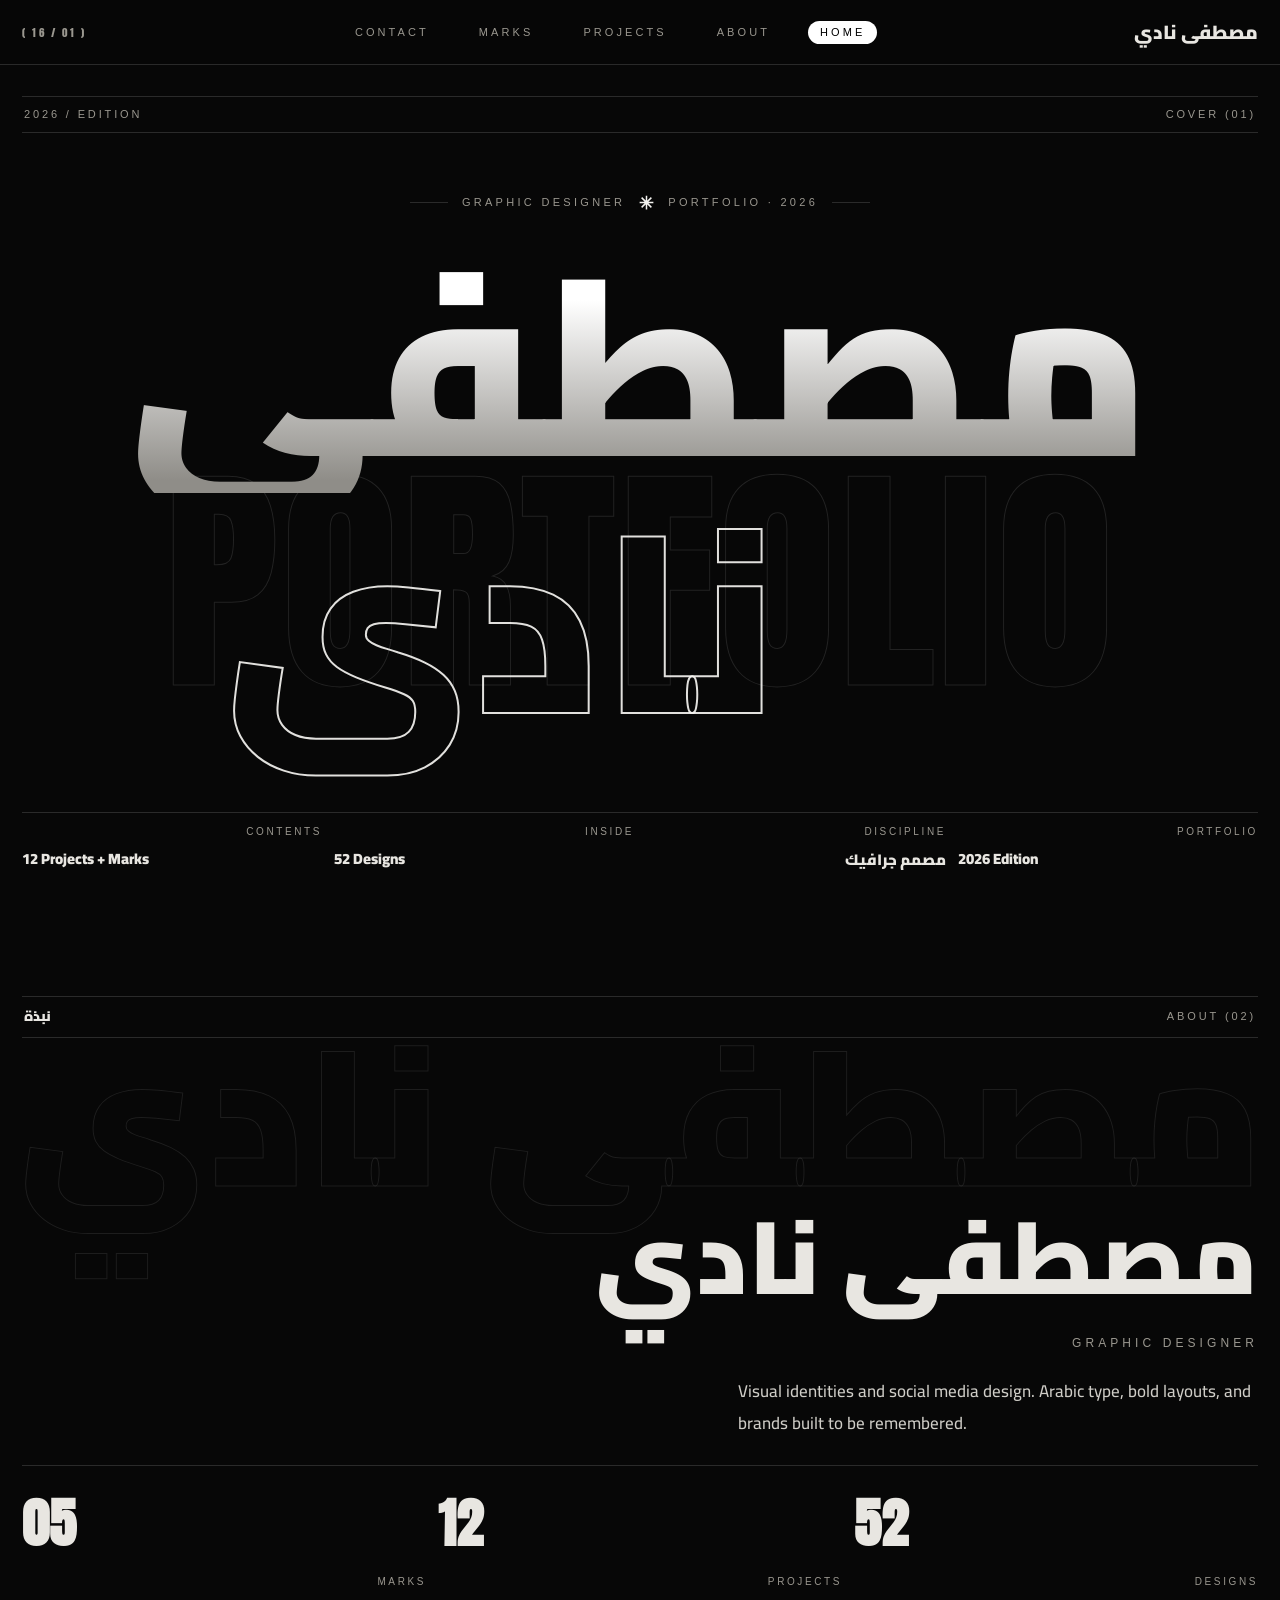
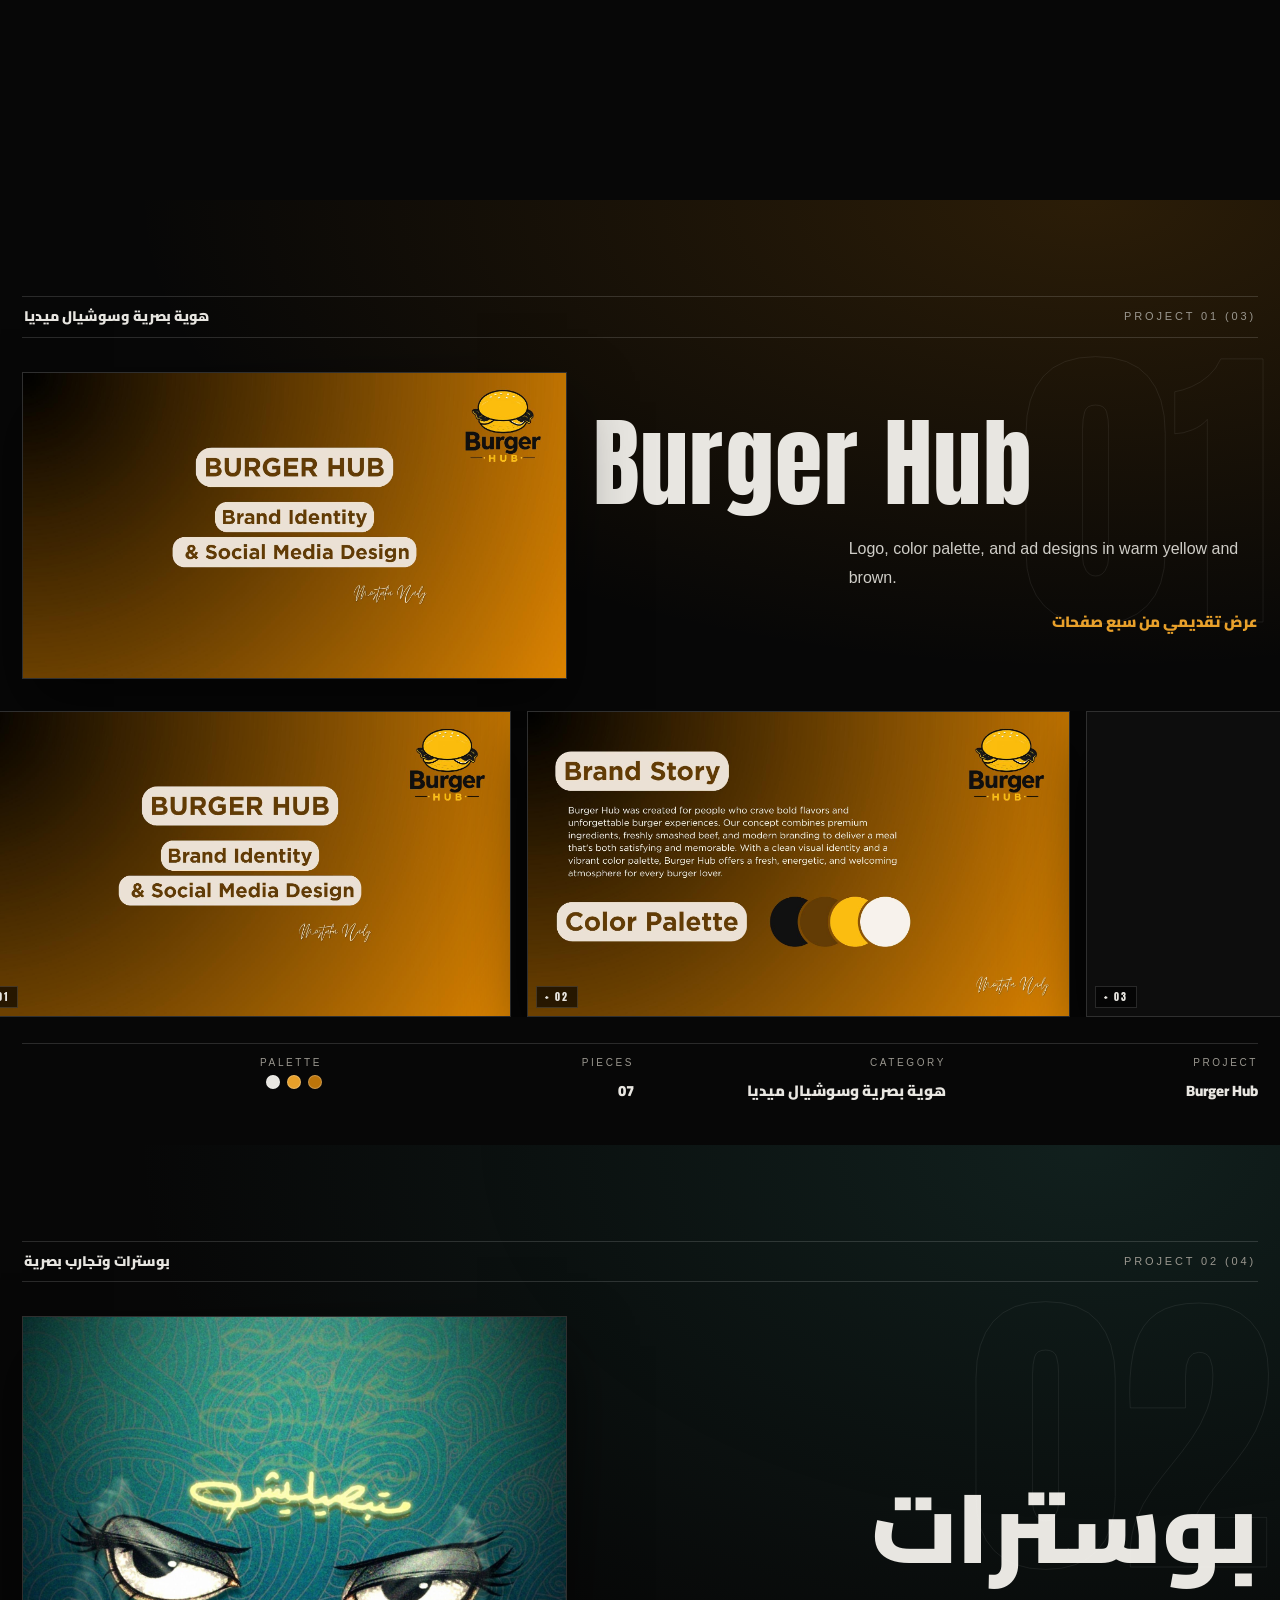
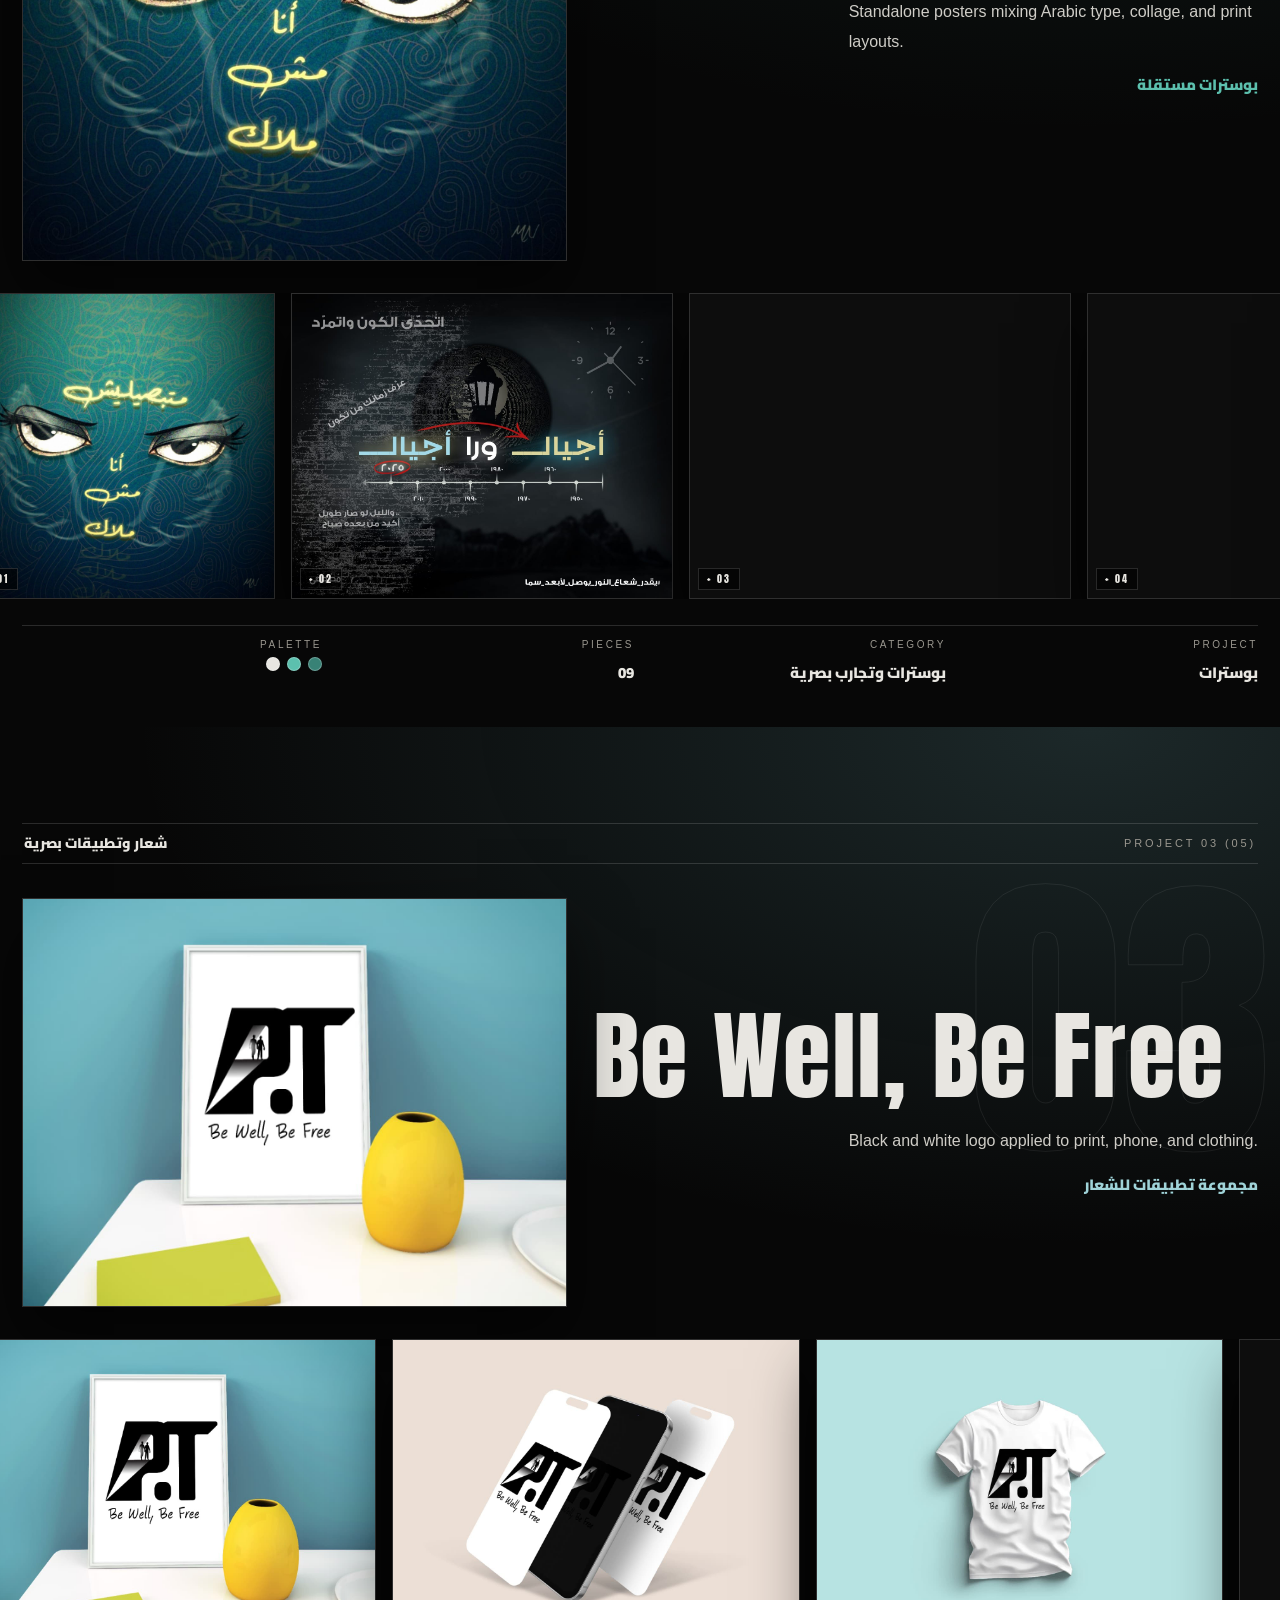
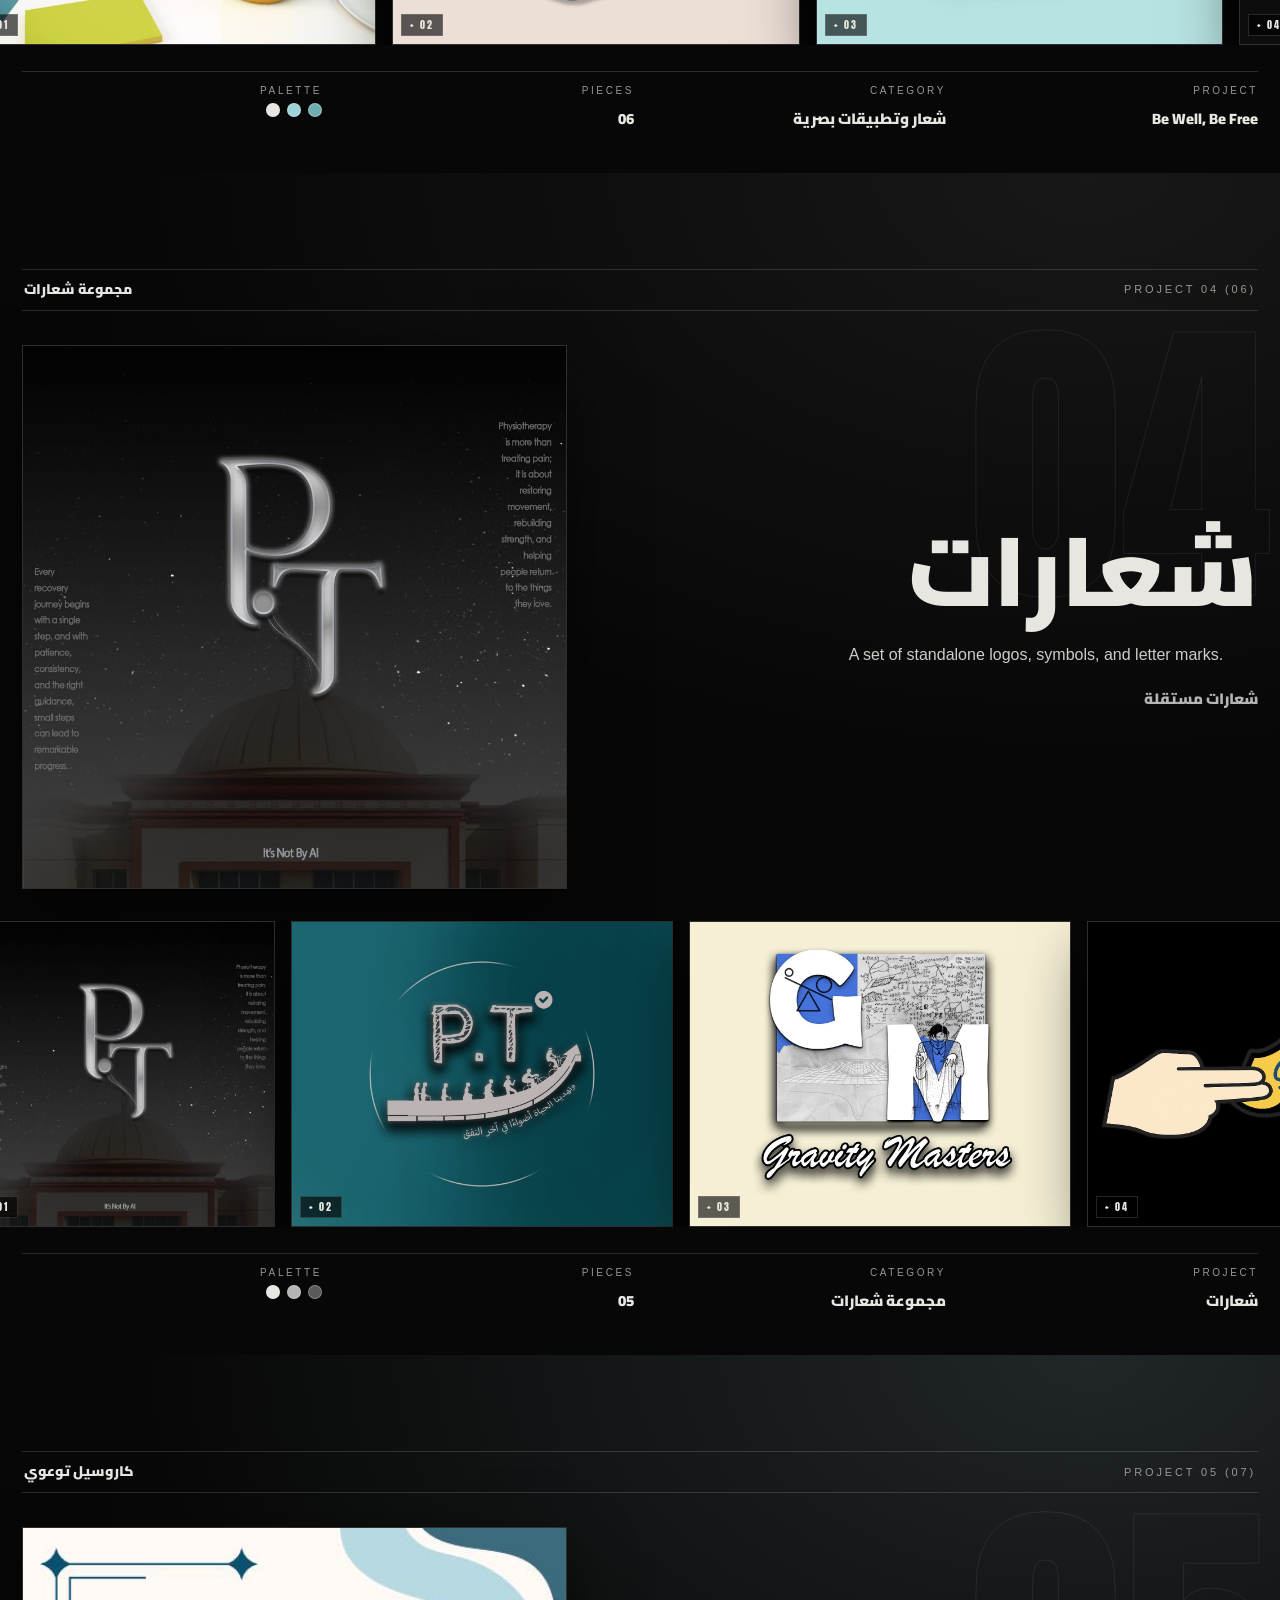
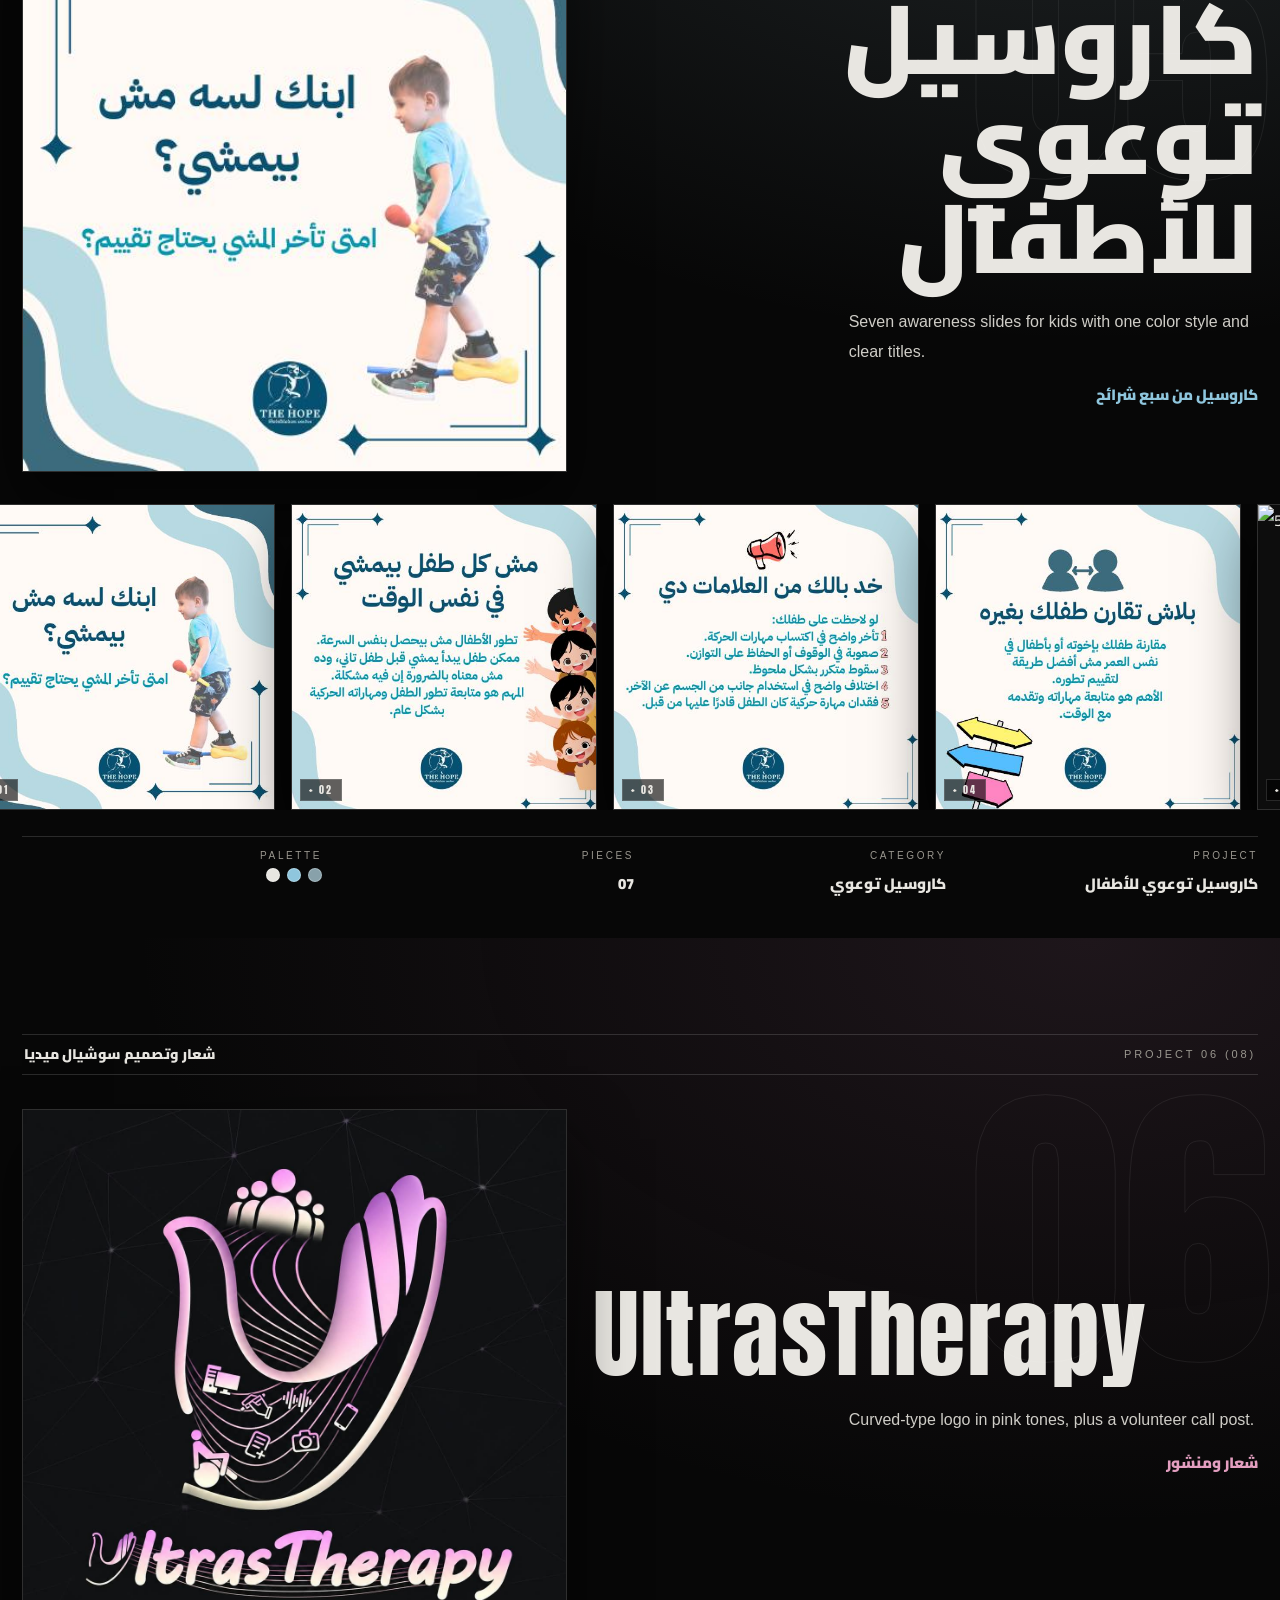
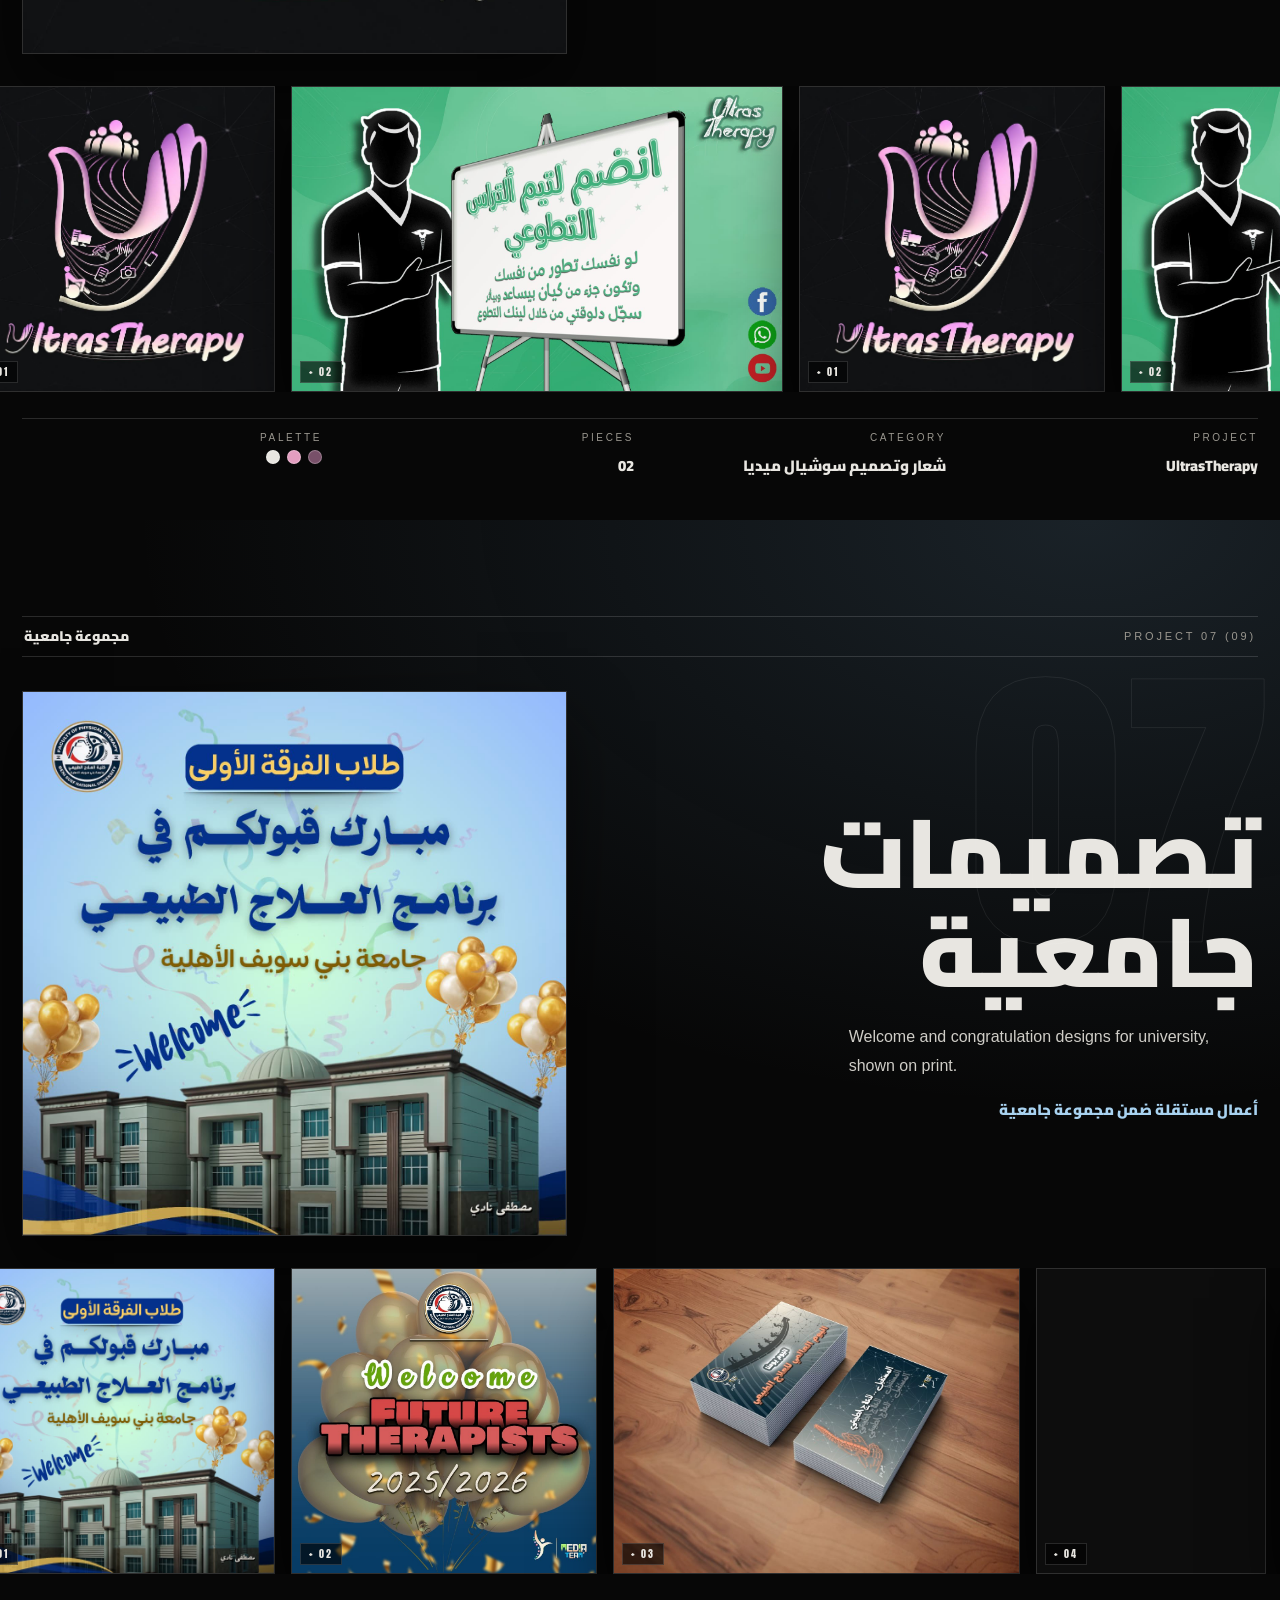
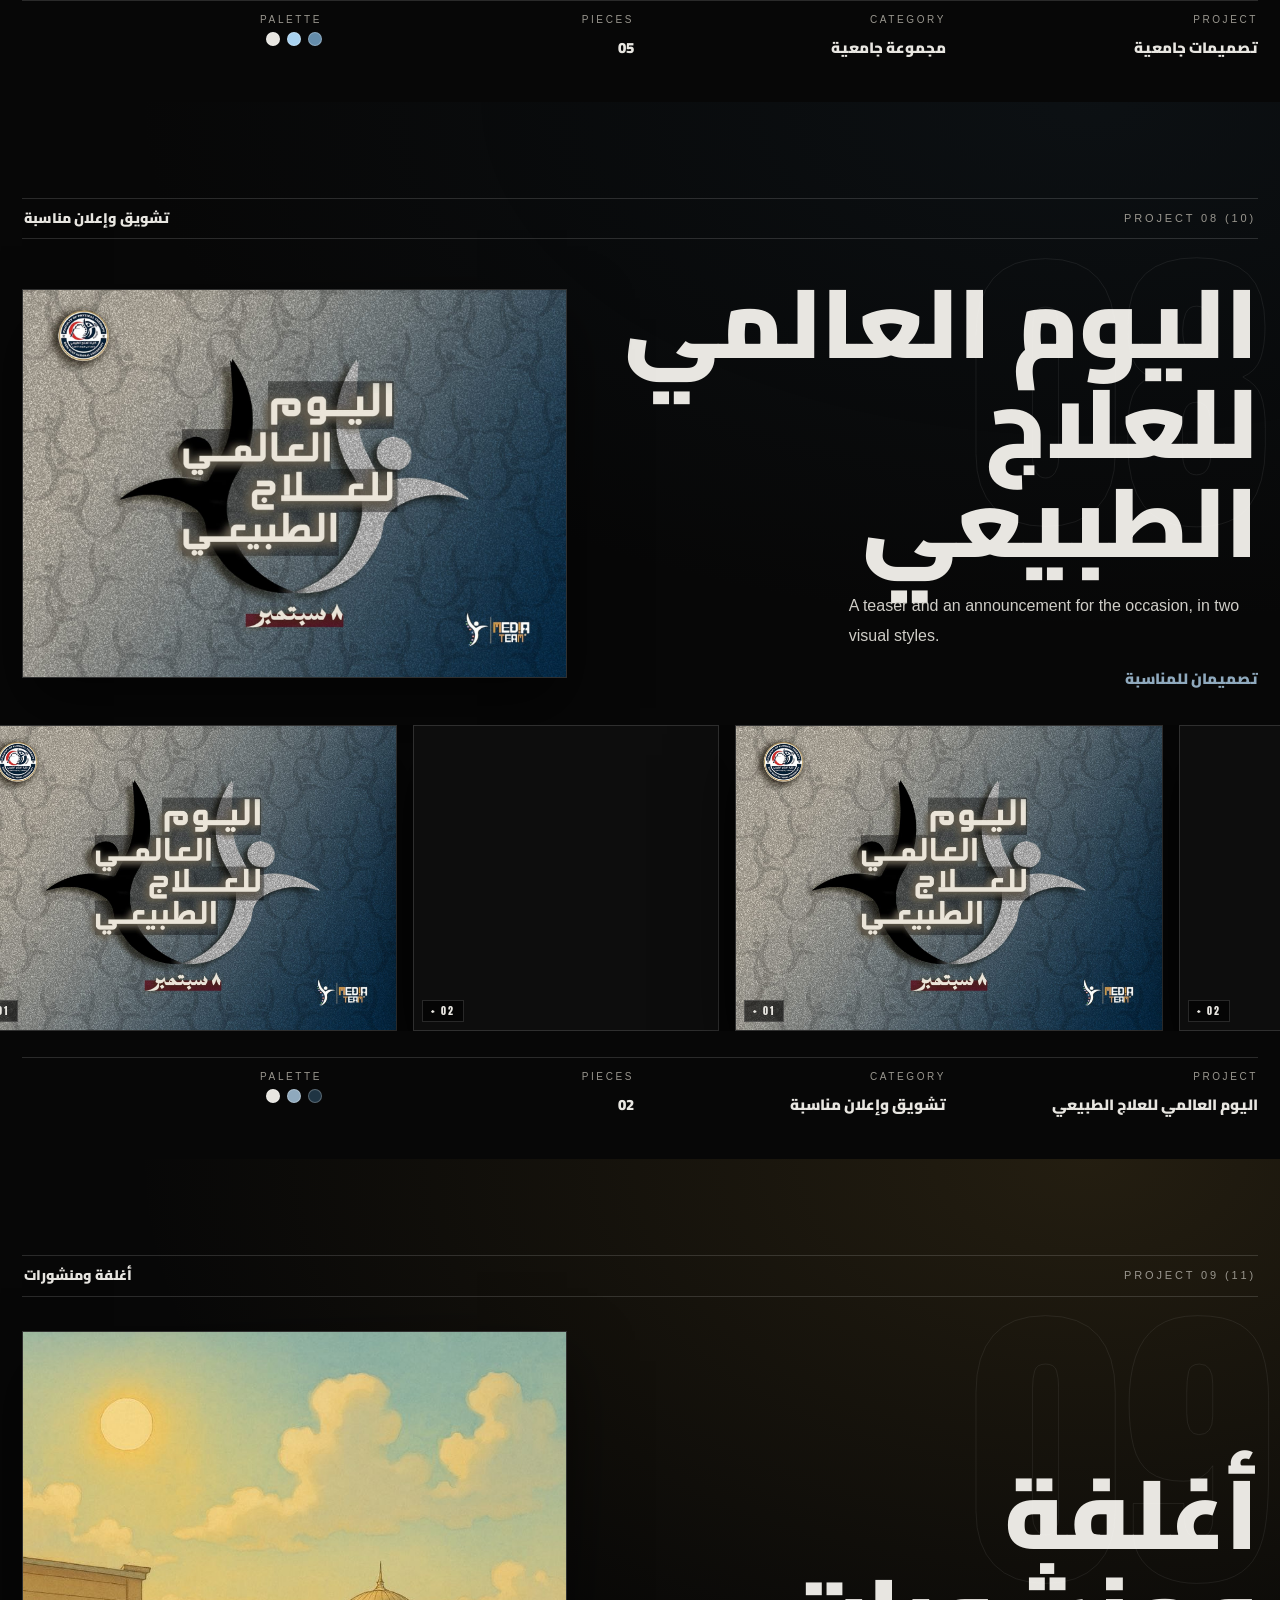
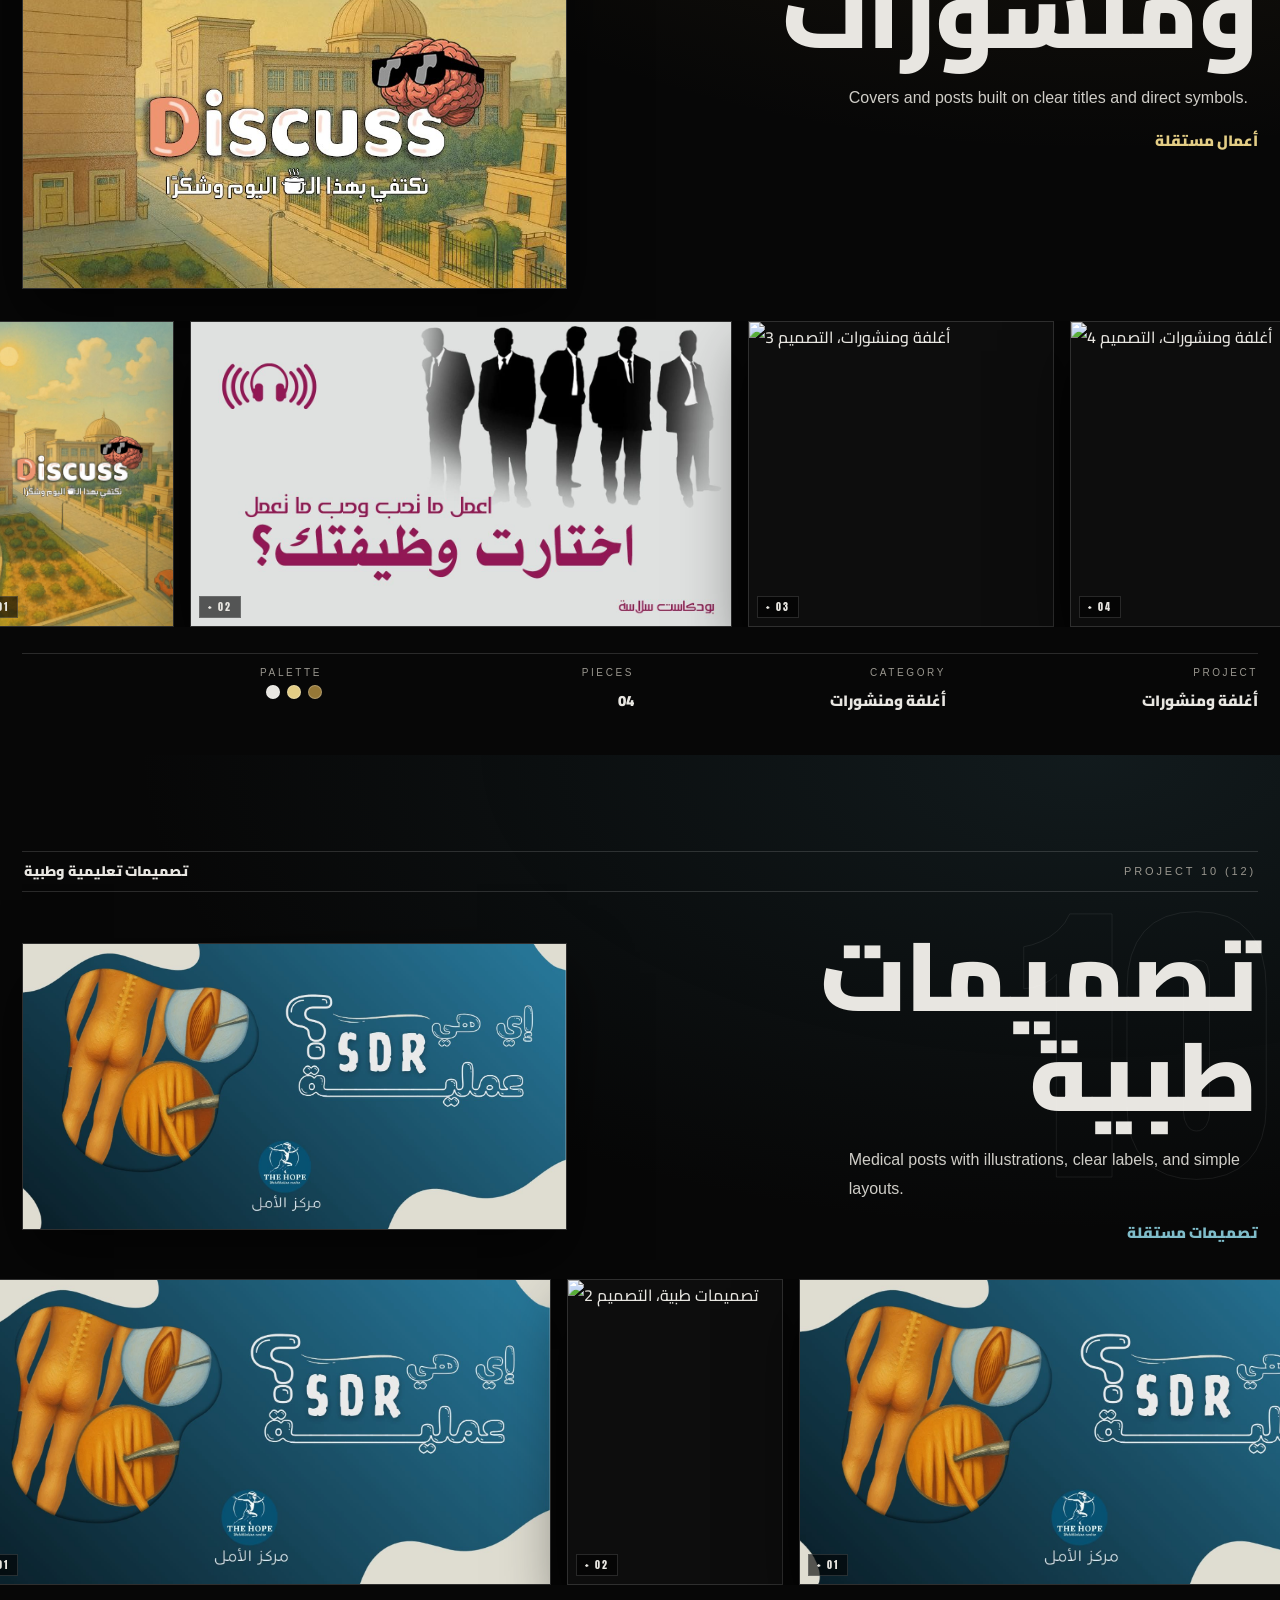
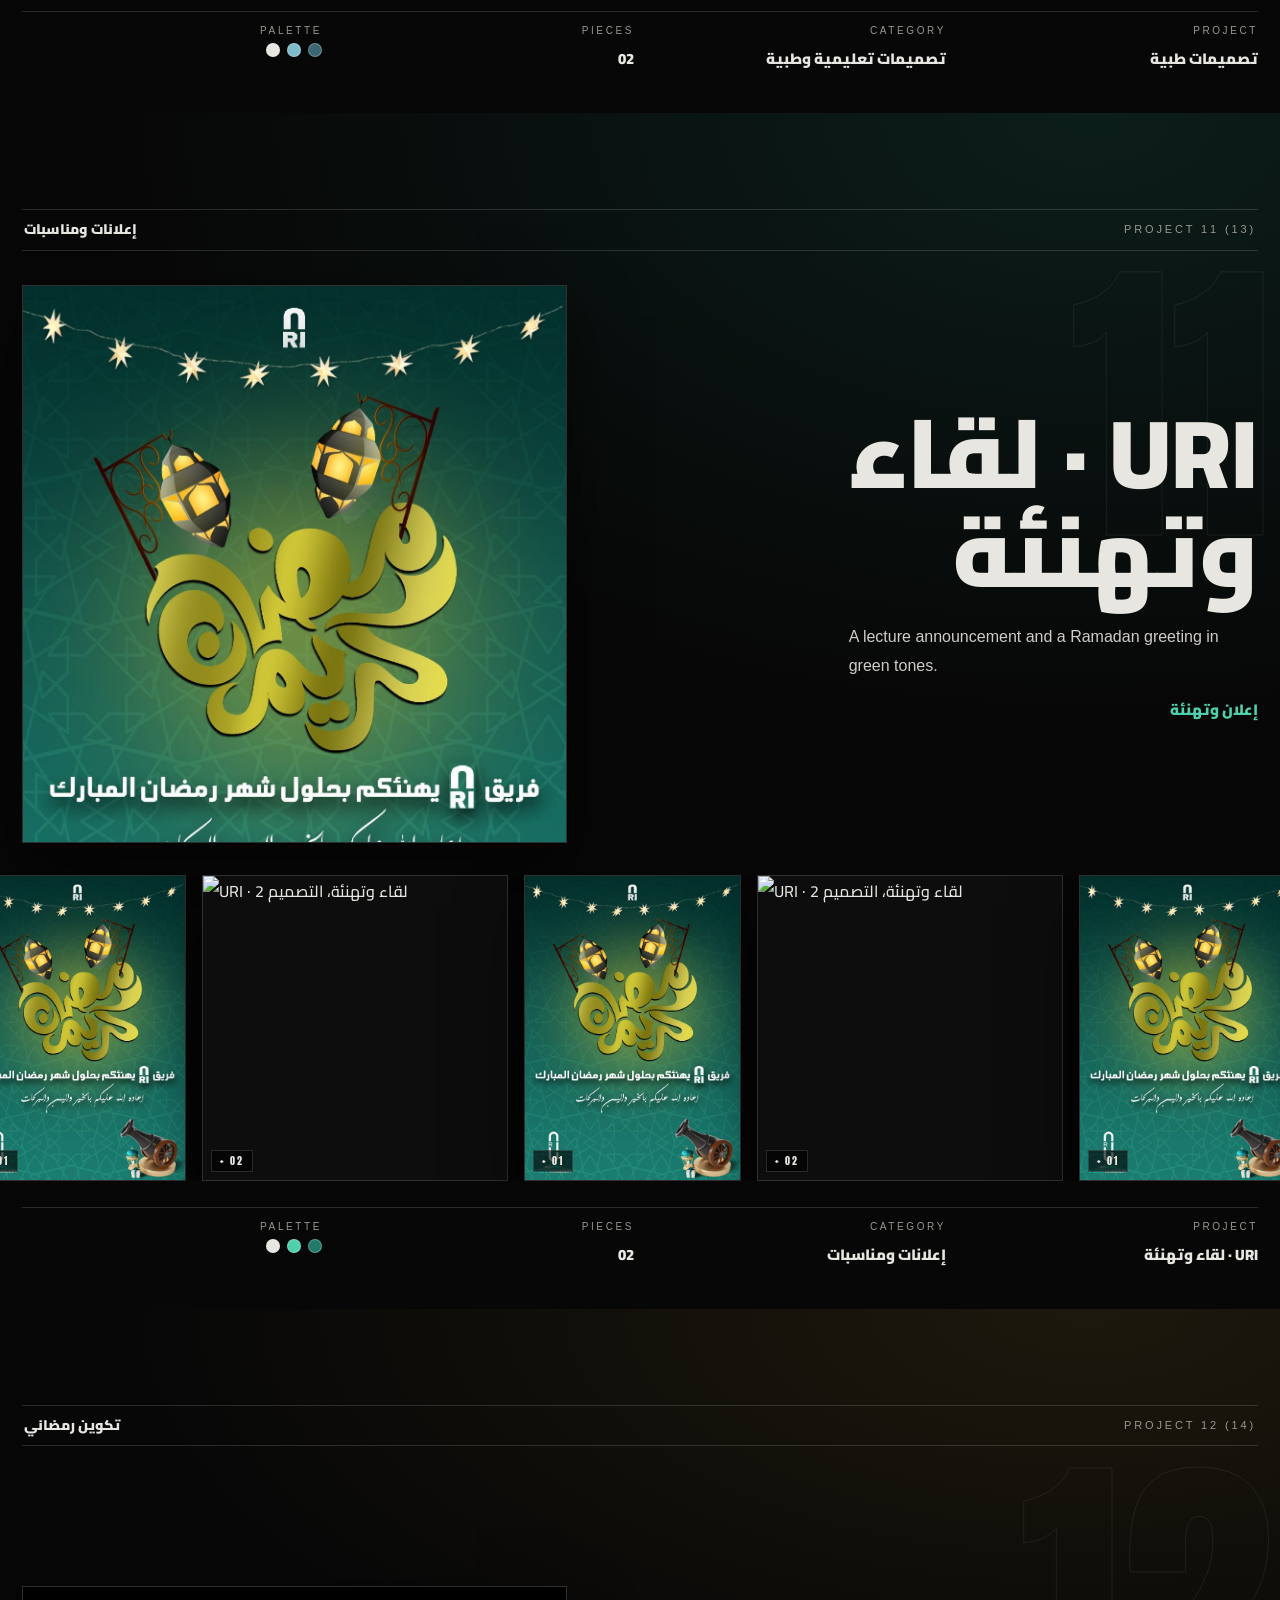
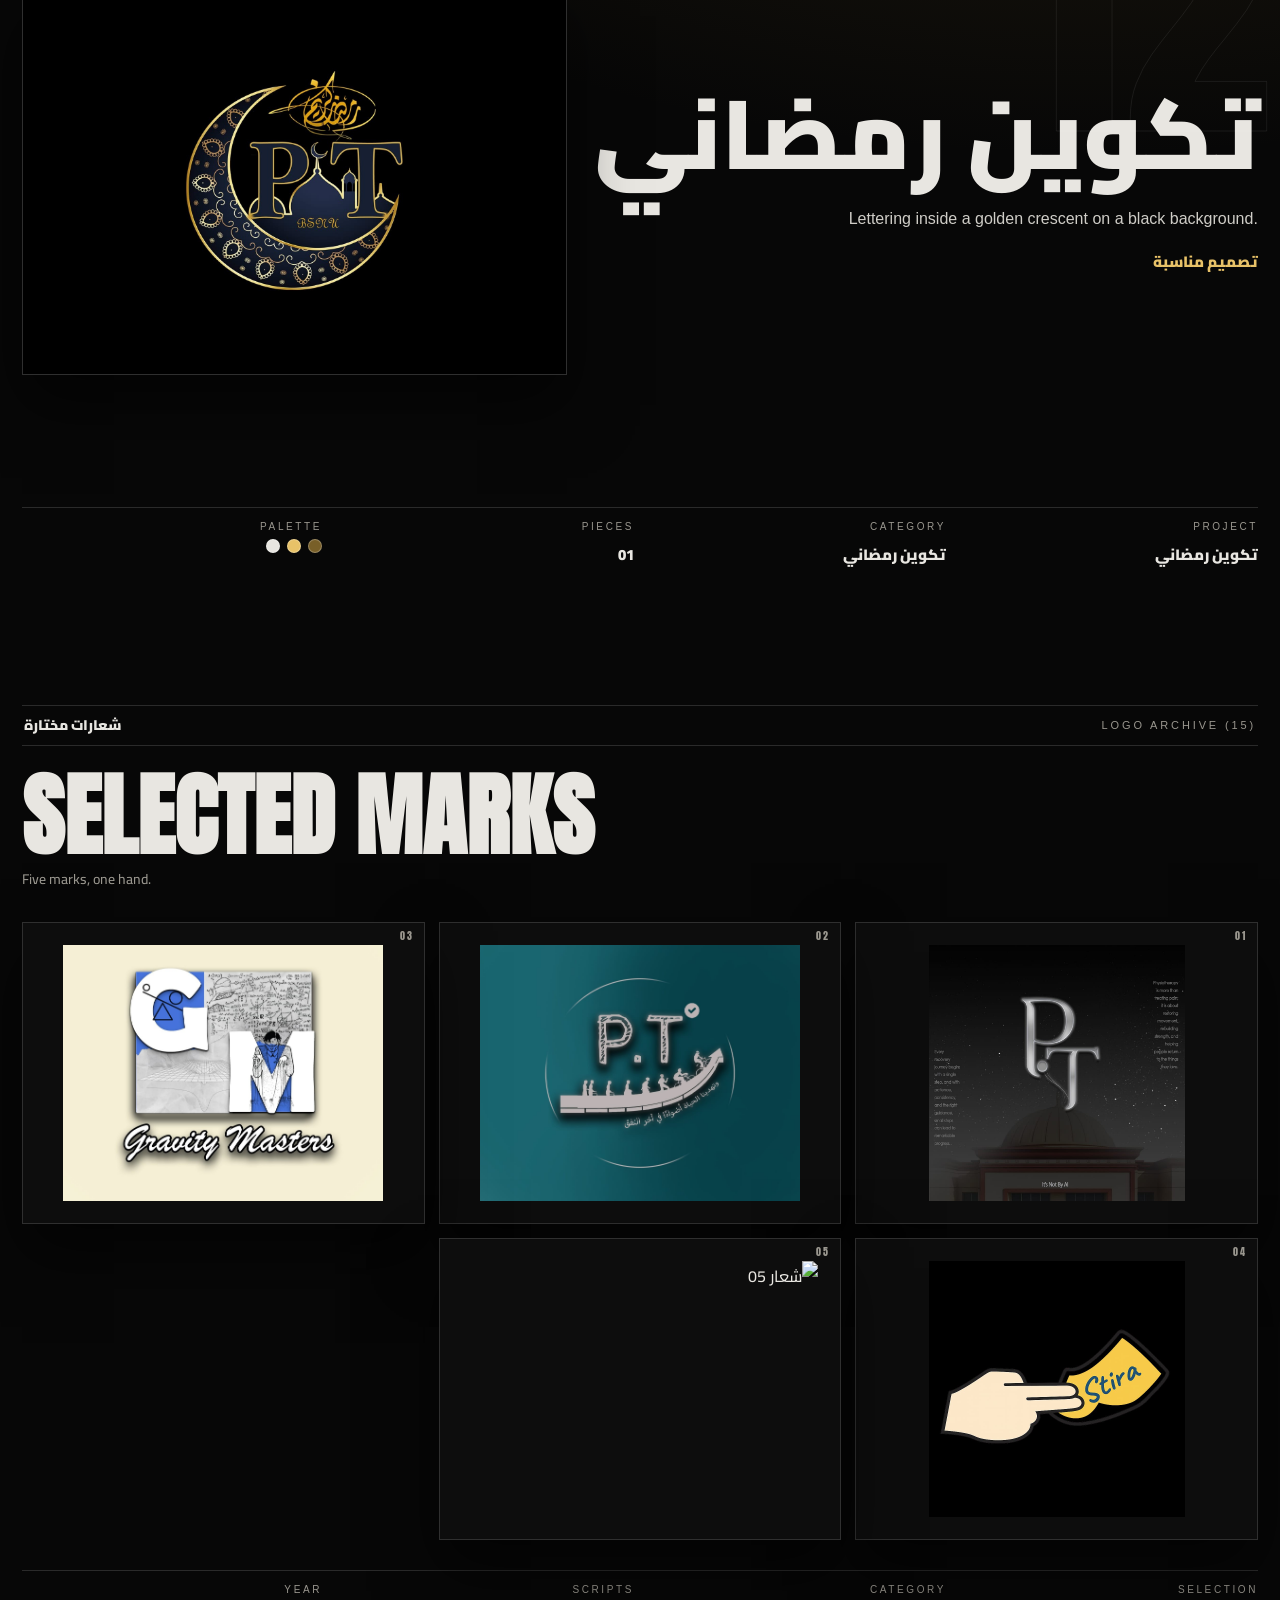
==== v2/index.html @ 55e2de73 "Adjust font size in ht-name class for responsiveness" ====
<!doctype html>
<html lang="ar" dir="rtl">
<head>
<meta charset="UTF-8"/>
<meta name="viewport" content="width=device-width, initial-scale=1.0"/>
<title>مصطفى نادي · Portfolio</title>
<link rel="icon" href="data:,"/>
<meta name="description" content="معرض أعمال مصطفى نادي — هويات بصرية وتصميمات سوشيال ميديا."/>
<style>
@font-face{font-family:Anton;src:url([data-uri])format('woff2');font-display:swap}
@font-face{font-family:CairoSub;font-weight:900;src:url([data-uri])format('woff2');font-display:swap}
@font-face{font-family:CairoSub;font-weight:500;src:url([data-uri])format('woff2');font-display:swap}
*{margin:0;padding:0;box-sizing:border-box}
:root{--bg:#070707;--line:rgba(255,255,255,.14);--txt:#e8e6e1;--dim:#9a978f}
html{scroll-behavior:smooth}
body{background:var(--bg);color:var(--txt);font-family:CairoSub,Arial,sans-serif;overflow-x:hidden;-webkit-font-smoothing:antialiased}
img{display:block;max-width:100%}
a{color:inherit;text-decoration:none}
.lat{font-family:Anton,'Arial Narrow Bold',Arial,sans-serif;font-weight:400}
/* ---------- chrome ---------- */
#progress{position:fixed;top:0;right:0;left:0;height:2px;z-index:60;background:transparent}
#progress i{display:block;height:100%;width:0;background:linear-gradient(90deg,#fff,#8f8f8f)}
header{position:fixed;top:0;right:0;left:0;z-index:50;display:flex;align-items:center;justify-content:space-between;
  padding:14px 22px;border-bottom:1px solid var(--line);background:rgba(7,7,7,.72);backdrop-filter:blur(10px);-webkit-backdrop-filter:blur(10px)}
.h-name{font-weight:900;font-size:19px}
nav{display:flex;gap:26px}
nav a{font:11px/1 Arial,sans-serif;letter-spacing:.28em;color:var(--dim);padding:6px 12px;border-radius:99px;transition:.25s}
nav a.on{background:#fff;color:#000}
#counter{font:11px/1 Anton,Arial,sans-serif;letter-spacing:.2em;color:var(--dim)}
/* ---------- shared section furniture ---------- */
section{position:relative;padding:96px 22px 40px;min-height:100svh;display:flex;flex-direction:column;overflow:hidden}
.rule-head{display:flex;justify-content:space-between;align-items:center;gap:16px;border-top:1px solid var(--line);border-bottom:1px solid var(--line);
  padding:10px 2px;font:11px/1.4 Arial,sans-serif;letter-spacing:.26em;color:var(--dim)}
.rh-r{color:var(--txt);font-family:CairoSub;font-weight:700;letter-spacing:0;font-size:14px}
.meta-row{display:grid;grid-template-columns:repeat(4,1fr);gap:12px;border-top:1px solid var(--line);margin-top:auto;padding-top:14px}
.meta-row .m-l{display:block;font:10px/1 Arial,sans-serif;letter-spacing:.26em;color:var(--dim);margin-bottom:7px}
.meta-row .m-v{font-weight:700;font-size:15px}
.dots{display:flex;gap:7px;align-items:center}
.dot{width:14px;height:14px;border-radius:50%;display:inline-block;border:1px solid rgba(255,255,255,.25)}
.framed{border:1px solid var(--line);box-shadow:0 30px 60px rgba(0,0,0,.55);background:#0d0d0d}
.rv{opacity:0;transform:translateY(34px);filter:blur(8px);transition:opacity .8s ease,transform .8s ease,filter .8s ease}
.rv.in{opacity:1;transform:none;filter:none}
/* ---------- hero ---------- */
#cover{justify-content:flex-end;min-height:100svh;padding-bottom:26px}
#cover .rule-head{margin-bottom:0}
.hero-stage{position:relative;flex:1;display:flex;align-items:center;justify-content:center;margin:18px 0;overflow:hidden}
.hero-word{position:absolute;inset-inline:-4%;top:50%;transform:translateY(-50%);text-align:center;font-family:Anton,'Arial Narrow Bold',Arial,sans-serif;
  font-size:clamp(64px,19vw,320px);line-height:.9;letter-spacing:.01em;color:transparent;
  -webkit-text-stroke:1px rgba(255,255,255,.11);direction:ltr;user-select:none;pointer-events:none}
.hero-type{position:relative;z-index:2;text-align:center;padding:10px 0}
.ht-kicker{display:flex;align-items:center;justify-content:center;gap:14px;margin-bottom:26px;direction:ltr;
  font:11px/1 Arial,sans-serif;letter-spacing:.3em;color:var(--dim)}
.ht-kicker i{width:38px;height:1px;background:var(--line)}
.ht-kicker .ht-star{width:15px;height:15px;color:#f4f3f0;flex:0 0 auto}
.ht-name{margin:0;font-weight:900;font-size:clamp(90px,min(21vw,28svh),300px);line-height:1.02}
.ht-name .l1{display:block;background:linear-gradient(180deg,#fff 25%,#8f8d88 95%);-webkit-background-clip:text;background-clip:text;color:transparent}
.ht-name .l2{display:block;color:transparent;-webkit-text-stroke:2px rgba(244,243,240,.92);transform:translateX(-.55em);animation:htFloat 7s ease-in-out infinite}
@keyframes htFloat{50%{transform:translateX(-.55em) translateY(10px)}}
@media (prefers-reduced-motion:reduce){.ht-name .l2{animation:none}}
/* ---------- about ---------- */
#about .ghost{position:absolute;top:120px;inset-inline:0;text-align:center;font-weight:900;
  font-size:clamp(70px,15vw,220px);color:transparent;-webkit-text-stroke:1px rgba(255,255,255,.09);line-height:1;pointer-events:none}
.about-mid{flex:1;display:flex;flex-direction:column;justify-content:center;gap:26px;padding:40px 0}
.about-mid h2{font-weight:900;font-size:clamp(44px,8vw,110px);line-height:1.05}
.about-mid .role{font:12px/1 Arial,sans-serif;letter-spacing:.34em;color:var(--dim)}
.about-line{max-width:520px;color:#cfcdc7;font-size:17px;line-height:1.9}
.stats{display:grid;grid-template-columns:repeat(3,1fr);gap:12px;border-top:1px solid var(--line);padding-top:16px}
.stats b{display:block;font-family:Anton,Arial,sans-serif;font-size:clamp(30px,5vw,54px);direction:ltr;text-align:start}
.stats span{font:10px/1 Arial,sans-serif;letter-spacing:.26em;color:var(--dim)}
/* ---------- chapters ---------- */
.chapter{background:radial-gradient(120% 80% at 85% 0%,rgba(var(--tint),.20),transparent 62%),var(--bg)}
.ch-watermark{position:absolute;top:140px;inset-inline-end:8px;font-family:Anton,Arial,sans-serif;font-size:34vh;line-height:1;
  color:transparent;-webkit-text-stroke:1px rgba(255,255,255,.07);pointer-events:none;direction:ltr}
.ch-main{display:grid;grid-template-columns:1.1fr .9fr;gap:26px;align-items:center;flex:1;padding:34px 0 26px}
.ch-title{font-size:clamp(42px,7.6vw,104px);line-height:1.02;margin-bottom:20px}
.ch-title.lat{font-family:Anton,'Arial Narrow Bold',Arial,sans-serif;letter-spacing:.015em;direction:ltr;text-align:start}
.ch-title.ar{font-weight:900}
.ch-story{color:#cfcdc7;font-size:16px;line-height:1.85;max-width:46ch;direction:ltr;text-align:start;font-family:Arial,sans-serif}
.ch-format{margin-top:14px;color:var(--acc);font-weight:700;font-size:15px}
.ch-cover{overflow:hidden;max-height:62svh}
.ch-cover img{width:100%;height:100%;object-fit:cover}
/* strip */
.strip{overflow-x:auto;overflow-y:hidden;touch-action:pan-x pan-y;scrollbar-width:none;margin:6px -22px 26px;padding:0 22px}
.strip::-webkit-scrollbar{display:none}
.track{display:flex;gap:16px;width:max-content}
.card{position:relative;height:34svh;flex:0 0 auto;overflow:hidden}
.card img{height:100%;width:auto;max-width:none;-webkit-user-drag:none;user-select:none}
.card figcaption{position:absolute;bottom:8px;left:8px;font:10px/1 Anton,Arial,sans-serif;letter-spacing:.2em;
  background:rgba(0,0,0,.62);padding:5px 8px;border:1px solid var(--line)}
/* ---------- marks ---------- */
#marks .grid{display:grid;grid-template-columns:repeat(3,1fr);gap:14px;flex:1;align-content:center;padding:30px 0}
.mark-cell{position:relative;aspect-ratio:4/3;overflow:hidden}
.mark-cell img{position:absolute;inset:0;box-sizing:border-box;display:block;width:100%;height:100%;padding:22px;object-fit:contain}
.mc-n{position:absolute;top:8px;inset-inline-start:10px;z-index:2;font:10px/1 Anton,Arial,sans-serif;letter-spacing:.2em;color:var(--dim)}
.marks-title{font-family:Anton,Arial,sans-serif;font-size:clamp(40px,7vw,96px);direction:ltr;text-align:start;line-height:1;margin:26px 0 4px}
.marks-sub{color:var(--dim);font-size:14px}
/* ---------- contact ---------- */
#contact{justify-content:space-between;text-align:center}
#contact .mid{flex:1;display:flex;flex-direction:column;align-items:center;justify-content:center;gap:18px}
.tnx{font-weight:900;font-size:clamp(72px,16vw,210px);line-height:1}
.tnx-sub{font:12px/1 Anton,Arial,sans-serif;letter-spacing:.42em;color:var(--dim)}
.tnx-name{font-weight:900;font-size:clamp(24px,4vw,40px);margin-top:8px}
.tnx-tel{display:inline-flex;align-items:center;gap:12px;margin-top:22px;border:1px solid var(--line);border-radius:99px;padding:14px 26px;
  font-weight:700;font-size:17px;transition:.25s;background:rgba(255,255,255,.03)}
.tnx-tel:hover{background:#fff;color:#000}
.tnx-tel bdi{font-family:Anton,Arial,sans-serif;letter-spacing:.08em}
footer{border-top:1px solid var(--line);padding-top:14px;display:grid;grid-template-columns:repeat(4,1fr);gap:12px;text-align:start}
footer .m-l{display:block;font:10px/1 Arial,sans-serif;letter-spacing:.26em;color:var(--dim);margin-bottom:7px}
footer .m-v{font-weight:700;font-size:14px}
/* ---------- responsive ---------- */
@media (max-width:820px){
  nav{display:none}
  section{padding:84px 16px 26px}
  .hero-word{font-size:26vw}
  .ht-name{font-size:22vw}
  .ht-kicker{letter-spacing:.18em;font-size:10px;gap:9px}
  .ht-kicker i{width:22px}
  .ch-main{grid-template-columns:1fr;gap:20px}
  .ch-cover{max-height:44svh}
  .card{height:30svh}
  #marks .grid{grid-template-columns:repeat(2,1fr)}
  .meta-row{grid-template-columns:repeat(2,1fr);row-gap:16px}
  footer{grid-template-columns:repeat(2,1fr);row-gap:14px}
}
@media (prefers-reduced-motion:reduce){
  .rv{opacity:1;transform:none;filter:none;transition:none}
  html{scroll-behavior:auto}
}
</style>
</head>
<body>
<div id="progress" aria-hidden="true"><i></i></div>
<header>
  <span class="h-name">مصطفى نادي</span>
  <nav id="nav">
    <a href="#cover" data-nav="01">HOME</a>
    <a href="#about" data-nav="02">ABOUT</a>
    <a href="#p01" data-nav="03">PROJECTS</a>
    <a href="#marks" data-nav="15">MARKS</a>
    <a href="#contact" data-nav="16">CONTACT</a>
  </nav>
  <span id="counter">( 01 / 16 )</span>
</header>

<section id="cover" data-sec="01">
  <div class="rule-head rv"><span>(01) COVER</span><span style="direction:ltr">2026 / EDITION</span></div>
  <div class="hero-stage">
    <div class="hero-word rv" aria-hidden="true">PORTFOLIO</div>
    <div class="hero-type rv">
      <div class="ht-kicker"><i></i><span>GRAPHIC DESIGNER</span><svg class="ht-star" viewBox="0 0 24 24" aria-hidden="true"><path d="M12 1v22M1 12h22M4.2 4.2l15.6 15.6M19.8 4.2L4.2 19.8" fill="none" stroke="currentColor" stroke-width="2.4"/></svg><span>PORTFOLIO · 2026</span><i></i></div>
      <h1 class="ht-name"><span class="l1">مصطفى</span><span class="l2">نادي</span></h1>
    </div>
  </div>
  <div class="meta-row rv">
    <div><span class="m-l">PORTFOLIO</span><span class="m-v" style="direction:ltr;display:block;text-align:start">2026 Edition</span></div>
    <div><span class="m-l">DISCIPLINE</span><span class="m-v">مصمم جرافيك</span></div>
    <div><span class="m-l">INSIDE</span><span class="m-v" style="direction:ltr;display:block;text-align:start">52 Designs</span></div>
    <div><span class="m-l">CONTENTS</span><span class="m-v" style="direction:ltr;display:block;text-align:start">12 Projects + Marks</span></div>
  </div>
</section>

<section id="about" data-sec="02">
  <div class="rule-head rv"><span>(02) ABOUT</span><span class="rh-r">نبذة</span></div>
  <div class="ghost" aria-hidden="true">مصطفى نادي</div>
  <div class="about-mid">
    <h2 class="rv">مصطفى نادي</h2>
    <p class="role rv">GRAPHIC DESIGNER</p>
    <p class="about-line rv" dir="ltr">Visual identities and social media design. Arabic type, bold layouts, and brands built to be remembered.</p>
    <div class="stats rv">
      <div><b>52</b><span>DESIGNS</span></div>
      <div><b>12</b><span>PROJECTS</span></div>
      <div><b>05</b><span>MARKS</span></div>
    </div>
  </div>
</section>


<section class="chapter" id="p01" style="--acc:#e8a02a;--tint:189,117,10" data-sec="03">
  <div class="rule-head rv"><span>(03) PROJECT 01</span><span class="rh-r">هوية بصرية وسوشيال ميديا</span></div>
  <div class="ch-watermark" aria-hidden="true">01</div>
  <div class="ch-main">
    <div class="ch-text rv">
      <h3 class="ch-title lat">Burger Hub</h3>
      <p class="ch-story">Logo, color palette, and ad designs in warm yellow and brown.</p>
      <p class="ch-format">عرض تقديمي من سبع صفحات</p>
    </div>
    <figure class="ch-cover framed rv"><img data-src="../p45-1-BWflV8Vv.jpg" width="2000" height="1125" alt="Burger Hub" loading="lazy" decoding="async"/></figure>
  </div>
  <div class="strip" dir="ltr" data-strip><div class="track"><figure class="card framed"><img data-src="../p45-1-BWflV8Vv.jpg" width="2000" height="1125" alt="Burger Hub، التصميم 1" loading="lazy" decoding="async"/><figcaption>+ 01</figcaption></figure><figure class="card framed"><img data-src="../p45-2-C3rvq3K2.jpg" width="2000" height="1125" alt="Burger Hub، التصميم 2" loading="lazy" decoding="async"/><figcaption>+ 02</figcaption></figure><figure class="card framed"><img data-src="../p45-3-Kyxeo5nC.jpg" width="2000" height="1125" alt="Burger Hub، التصميم 3" loading="lazy" decoding="async"/><figcaption>+ 03</figcaption></figure><figure class="card framed"><img data-src="../p45-4-DEu4gOTe.jpg" width="2000" height="1125" alt="Burger Hub، التصميم 4" loading="lazy" decoding="async"/><figcaption>+ 04</figcaption></figure><figure class="card framed"><img data-src="../p45-5-DUrSvF_I.jpg" width="2000" height="1125" alt="Burger Hub، التصميم 5" loading="lazy" decoding="async"/><figcaption>+ 05</figcaption></figure><figure class="card framed"><img data-src="../p45-6-DRITUzNI.jpg" width="2000" height="1125" alt="Burger Hub، التصميم 6" loading="lazy" decoding="async"/><figcaption>+ 06</figcaption></figure><figure class="card framed"><img data-src="../p45-7-CfOlUjn_.jpg" width="2000" height="1125" alt="Burger Hub، التصميم 7" loading="lazy" decoding="async"/><figcaption>+ 07</figcaption></figure><figure class="card framed"><img data-src="../p45-1-BWflV8Vv.jpg" width="2000" height="1125" alt="Burger Hub، التصميم 1" loading="lazy" decoding="async"/><figcaption>+ 01</figcaption></figure><figure class="card framed"><img data-src="../p45-2-C3rvq3K2.jpg" width="2000" height="1125" alt="Burger Hub، التصميم 2" loading="lazy" decoding="async"/><figcaption>+ 02</figcaption></figure><figure class="card framed"><img data-src="../p45-3-Kyxeo5nC.jpg" width="2000" height="1125" alt="Burger Hub، التصميم 3" loading="lazy" decoding="async"/><figcaption>+ 03</figcaption></figure><figure class="card framed"><img data-src="../p45-4-DEu4gOTe.jpg" width="2000" height="1125" alt="Burger Hub، التصميم 4" loading="lazy" decoding="async"/><figcaption>+ 04</figcaption></figure><figure class="card framed"><img data-src="../p45-5-DUrSvF_I.jpg" width="2000" height="1125" alt="Burger Hub، التصميم 5" loading="lazy" decoding="async"/><figcaption>+ 05</figcaption></figure><figure class="card framed"><img data-src="../p45-6-DRITUzNI.jpg" width="2000" height="1125" alt="Burger Hub، التصميم 6" loading="lazy" decoding="async"/><figcaption>+ 06</figcaption></figure><figure class="card framed"><img data-src="../p45-7-CfOlUjn_.jpg" width="2000" height="1125" alt="Burger Hub، التصميم 7" loading="lazy" decoding="async"/><figcaption>+ 07</figcaption></figure></div></div>
  <div class="meta-row rv">
    <div><span class="m-l">PROJECT</span><span class="m-v">Burger Hub</span></div>
    <div><span class="m-l">CATEGORY</span><span class="m-v">هوية بصرية وسوشيال ميديا</span></div>
    <div><span class="m-l">PIECES</span><span class="m-v">07</span></div>
    <div><span class="m-l">PALETTE</span><span class="m-v dots"><span class="dot" style="background:rgb(189,117,10)"></span><span class="dot" style="background:#e8a02a"></span><span class="dot" style="background:#e8e6e1"></span></span></div>
  </div>
</section>

<section class="chapter" id="p02" style="--acc:#5cc0ae;--tint:56,130,118" data-sec="04">
  <div class="rule-head rv"><span>(04) PROJECT 02</span><span class="rh-r">بوسترات وتجارب بصرية</span></div>
  <div class="ch-watermark" aria-hidden="true">02</div>
  <div class="ch-main">
    <div class="ch-text rv">
      <h3 class="ch-title ar">بوسترات</h3>
      <p class="ch-story">Standalone posters mixing Arabic type, collage, and print layouts.</p>
      <p class="ch-format">بوسترات مستقلة</p>
    </div>
    <figure class="ch-cover framed rv"><img data-src="../a02-RbpmAoOi.jpg" width="1600" height="1600" alt="بوسترات" loading="lazy" decoding="async"/></figure>
  </div>
  <div class="strip" dir="ltr" data-strip><div class="track"><figure class="card framed"><img data-src="../a02-RbpmAoOi.jpg" width="1600" height="1600" alt="بوسترات، التصميم 1" loading="lazy" decoding="async"/><figcaption>+ 01</figcaption></figure><figure class="card framed"><img data-src="../a01-CkfH0pll.jpg" width="1350" height="1080" alt="بوسترات، التصميم 2" loading="lazy" decoding="async"/><figcaption>+ 02</figcaption></figure><figure class="card framed"><img data-src="../a33-DqPNkCgx.jpg" width="1350" height="1080" alt="بوسترات، التصميم 3" loading="lazy" decoding="async"/><figcaption>+ 03</figcaption></figure><figure class="card framed"><img data-src="../a30-BxJp0spm.jpg" width="904" height="1280" alt="بوسترات، التصميم 4" loading="lazy" decoding="async"/><figcaption>+ 04</figcaption></figure><figure class="card framed"><img data-src="../a34-BaZ3dZfm.jpg" width="1350" height="1080" alt="بوسترات، التصميم 5" loading="lazy" decoding="async"/><figcaption>+ 05</figcaption></figure><figure class="card framed"><img data-src="../a31-Dx4bWwwc.jpg" width="904" height="1280" alt="بوسترات، التصميم 6" loading="lazy" decoding="async"/><figcaption>+ 06</figcaption></figure><figure class="card framed"><img data-src="../a17-DWRwmdK_.jpg" width="1600" height="1142" alt="بوسترات، التصميم 7" loading="lazy" decoding="async"/><figcaption>+ 07</figcaption></figure><figure class="card framed"><img data-src="https://raw.githubusercontent.com/mostavanady/mostavanady.github.io/f0878ed767c7d504860d16c7075501796525c17e/a37-D8I5_30X.jpg" width="1600" height="981" alt="بوسترات، التصميم 8" loading="lazy" decoding="async"/><figcaption>+ 08</figcaption></figure><figure class="card framed"><img data-src="https://raw.githubusercontent.com/mostavanady/mostavanady.github.io/f0878ed767c7d504860d16c7075501796525c17e/a38-BlloTOAQ.jpg" width="904" height="1280" alt="بوسترات، التصميم 9" loading="lazy" decoding="async"/><figcaption>+ 09</figcaption></figure><figure class="card framed"><img data-src="../a02-RbpmAoOi.jpg" width="1600" height="1600" alt="بوسترات، التصميم 1" loading="lazy" decoding="async"/><figcaption>+ 01</figcaption></figure><figure class="card framed"><img data-src="../a01-CkfH0pll.jpg" width="1350" height="1080" alt="بوسترات، التصميم 2" loading="lazy" decoding="async"/><figcaption>+ 02</figcaption></figure><figure class="card framed"><img data-src="../a33-DqPNkCgx.jpg" width="1350" height="1080" alt="بوسترات، التصميم 3" loading="lazy" decoding="async"/><figcaption>+ 03</figcaption></figure><figure class="card framed"><img data-src="../a30-BxJp0spm.jpg" width="904" height="1280" alt="بوسترات، التصميم 4" loading="lazy" decoding="async"/><figcaption>+ 04</figcaption></figure><figure class="card framed"><img data-src="../a34-BaZ3dZfm.jpg" width="1350" height="1080" alt="بوسترات، التصميم 5" loading="lazy" decoding="async"/><figcaption>+ 05</figcaption></figure><figure class="card framed"><img data-src="../a31-Dx4bWwwc.jpg" width="904" height="1280" alt="بوسترات، التصميم 6" loading="lazy" decoding="async"/><figcaption>+ 06</figcaption></figure><figure class="card framed"><img data-src="../a17-DWRwmdK_.jpg" width="1600" height="1142" alt="بوسترات، التصميم 7" loading="lazy" decoding="async"/><figcaption>+ 07</figcaption></figure><figure class="card framed"><img data-src="https://raw.githubusercontent.com/mostavanady/mostavanady.github.io/f0878ed767c7d504860d16c7075501796525c17e/a37-D8I5_30X.jpg" width="1600" height="981" alt="بوسترات، التصميم 8" loading="lazy" decoding="async"/><figcaption>+ 08</figcaption></figure><figure class="card framed"><img data-src="https://raw.githubusercontent.com/mostavanady/mostavanady.github.io/f0878ed767c7d504860d16c7075501796525c17e/a38-BlloTOAQ.jpg" width="904" height="1280" alt="بوسترات، التصميم 9" loading="lazy" decoding="async"/><figcaption>+ 09</figcaption></figure></div></div>
  <div class="meta-row rv">
    <div><span class="m-l">PROJECT</span><span class="m-v">بوسترات</span></div>
    <div><span class="m-l">CATEGORY</span><span class="m-v">بوسترات وتجارب بصرية</span></div>
    <div><span class="m-l">PIECES</span><span class="m-v">09</span></div>
    <div><span class="m-l">PALETTE</span><span class="m-v dots"><span class="dot" style="background:rgb(56,130,118)"></span><span class="dot" style="background:#5cc0ae"></span><span class="dot" style="background:#e8e6e1"></span></span></div>
  </div>
</section>

<section class="chapter" id="p03" style="--acc:#9fd3d8;--tint:112,173,178" data-sec="05">
  <div class="rule-head rv"><span>(05) PROJECT 03</span><span class="rh-r">شعار وتطبيقات بصرية</span></div>
  <div class="ch-watermark" aria-hidden="true">03</div>
  <div class="ch-main">
    <div class="ch-text rv">
      <h3 class="ch-title lat">Be Well, Be Free</h3>
      <p class="ch-story">Black and white logo applied to print, phone, and clothing.</p>
      <p class="ch-format">مجموعة تطبيقات للشعار</p>
    </div>
    <figure class="ch-cover framed rv"><img data-src="../a22-CInR1_nE.jpg" width="1280" height="960" alt="Be Well, Be Free" loading="lazy" decoding="async"/></figure>
  </div>
  <div class="strip" dir="ltr" data-strip><div class="track"><figure class="card framed"><img data-src="../a22-CInR1_nE.jpg" width="1280" height="960" alt="Be Well, Be Free، التصميم 1" loading="lazy" decoding="async"/><figcaption>+ 01</figcaption></figure><figure class="card framed"><img data-src="../a24-111wOjG7.jpg" width="1280" height="960" alt="Be Well, Be Free، التصميم 2" loading="lazy" decoding="async"/><figcaption>+ 02</figcaption></figure><figure class="card framed"><img data-src="../a28-Buz3Ih0F.jpg" width="1280" height="960" alt="Be Well, Be Free، التصميم 3" loading="lazy" decoding="async"/><figcaption>+ 03</figcaption></figure><figure class="card framed"><img data-src="../a26-CeX2zYpM.jpg" width="1280" height="960" alt="Be Well, Be Free، التصميم 4" loading="lazy" decoding="async"/><figcaption>+ 04</figcaption></figure><figure class="card framed"><img data-src="https://raw.githubusercontent.com/mostavanady/mostavanady.github.io/f0878ed767c7d504860d16c7075501796525c17e/a23-C4dNXwk-.jpg" width="1280" height="960" alt="Be Well, Be Free، التصميم 5" loading="lazy" decoding="async"/><figcaption>+ 05</figcaption></figure><figure class="card framed"><img data-src="https://raw.githubusercontent.com/mostavanady/mostavanady.github.io/f0878ed767c7d504860d16c7075501796525c17e/a25-CppSNzmr.jpg" width="1280" height="960" alt="Be Well, Be Free، التصميم 6" loading="lazy" decoding="async"/><figcaption>+ 06</figcaption></figure><figure class="card framed"><img data-src="../a22-CInR1_nE.jpg" width="1280" height="960" alt="Be Well, Be Free، التصميم 1" loading="lazy" decoding="async"/><figcaption>+ 01</figcaption></figure><figure class="card framed"><img data-src="../a24-111wOjG7.jpg" width="1280" height="960" alt="Be Well, Be Free، التصميم 2" loading="lazy" decoding="async"/><figcaption>+ 02</figcaption></figure><figure class="card framed"><img data-src="../a28-Buz3Ih0F.jpg" width="1280" height="960" alt="Be Well, Be Free، التصميم 3" loading="lazy" decoding="async"/><figcaption>+ 03</figcaption></figure><figure class="card framed"><img data-src="../a26-CeX2zYpM.jpg" width="1280" height="960" alt="Be Well, Be Free، التصميم 4" loading="lazy" decoding="async"/><figcaption>+ 04</figcaption></figure><figure class="card framed"><img data-src="https://raw.githubusercontent.com/mostavanady/mostavanady.github.io/f0878ed767c7d504860d16c7075501796525c17e/a23-C4dNXwk-.jpg" width="1280" height="960" alt="Be Well, Be Free، التصميم 5" loading="lazy" decoding="async"/><figcaption>+ 05</figcaption></figure><figure class="card framed"><img data-src="https://raw.githubusercontent.com/mostavanady/mostavanady.github.io/f0878ed767c7d504860d16c7075501796525c17e/a25-CppSNzmr.jpg" width="1280" height="960" alt="Be Well, Be Free، التصميم 6" loading="lazy" decoding="async"/><figcaption>+ 06</figcaption></figure></div></div>
  <div class="meta-row rv">
    <div><span class="m-l">PROJECT</span><span class="m-v">Be Well, Be Free</span></div>
    <div><span class="m-l">CATEGORY</span><span class="m-v">شعار وتطبيقات بصرية</span></div>
    <div><span class="m-l">PIECES</span><span class="m-v">06</span></div>
    <div><span class="m-l">PALETTE</span><span class="m-v dots"><span class="dot" style="background:rgb(112,173,178)"></span><span class="dot" style="background:#9fd3d8"></span><span class="dot" style="background:#e8e6e1"></span></span></div>
  </div>
</section>

<section class="chapter" id="p04" style="--acc:#b5b5b5;--tint:90,90,90" data-sec="06">
  <div class="rule-head rv"><span>(06) PROJECT 04</span><span class="rh-r">مجموعة شعارات</span></div>
  <div class="ch-watermark" aria-hidden="true">04</div>
  <div class="ch-main">
    <div class="ch-text rv">
      <h3 class="ch-title ar">شعارات</h3>
      <p class="ch-story">A set of standalone logos, symbols, and letter marks.</p>
      <p class="ch-format">شعارات مستقلة</p>
    </div>
    <figure class="ch-cover framed rv"><img data-src="../a04-DyL0mo8n.jpg" width="1000" height="1000" alt="شعارات" loading="lazy" decoding="async"/></figure>
  </div>
  <div class="strip" dir="ltr" data-strip><div class="track"><figure class="card framed"><img data-src="../a04-DyL0mo8n.jpg" width="1000" height="1000" alt="شعارات، التصميم 1" loading="lazy" decoding="async"/><figcaption>+ 01</figcaption></figure><figure class="card framed"><img data-src="../a44-wRYIcVD8.jpg" width="1350" height="1080" alt="شعارات، التصميم 2" loading="lazy" decoding="async"/><figcaption>+ 02</figcaption></figure><figure class="card framed"><img data-src="../a42-CfCaT0AY.jpg" width="1350" height="1080" alt="شعارات، التصميم 3" loading="lazy" decoding="async"/><figcaption>+ 03</figcaption></figure><figure class="card framed"><img data-src="../a16-C4v1Qu2W.jpg" width="1024" height="1024" alt="شعارات، التصميم 4" loading="lazy" decoding="async"/><figcaption>+ 04</figcaption></figure><figure class="card framed"><img data-src="https://raw.githubusercontent.com/mostavanady/mostavanady.github.io/f0878ed767c7d504860d16c7075501796525c17e/a40-XJKupfoi.jpg" width="1600" height="1142" alt="شعارات، التصميم 5" loading="lazy" decoding="async"/><figcaption>+ 05</figcaption></figure><figure class="card framed"><img data-src="../a04-DyL0mo8n.jpg" width="1000" height="1000" alt="شعارات، التصميم 1" loading="lazy" decoding="async"/><figcaption>+ 01</figcaption></figure><figure class="card framed"><img data-src="../a44-wRYIcVD8.jpg" width="1350" height="1080" alt="شعارات، التصميم 2" loading="lazy" decoding="async"/><figcaption>+ 02</figcaption></figure><figure class="card framed"><img data-src="../a42-CfCaT0AY.jpg" width="1350" height="1080" alt="شعارات، التصميم 3" loading="lazy" decoding="async"/><figcaption>+ 03</figcaption></figure><figure class="card framed"><img data-src="../a16-C4v1Qu2W.jpg" width="1024" height="1024" alt="شعارات، التصميم 4" loading="lazy" decoding="async"/><figcaption>+ 04</figcaption></figure><figure class="card framed"><img data-src="https://raw.githubusercontent.com/mostavanady/mostavanady.github.io/f0878ed767c7d504860d16c7075501796525c17e/a40-XJKupfoi.jpg" width="1600" height="1142" alt="شعارات، التصميم 5" loading="lazy" decoding="async"/><figcaption>+ 05</figcaption></figure><figure class="card framed"><img data-src="../a04-DyL0mo8n.jpg" width="1000" height="1000" alt="شعارات، التصميم 1" loading="lazy" decoding="async"/><figcaption>+ 01</figcaption></figure><figure class="card framed"><img data-src="../a44-wRYIcVD8.jpg" width="1350" height="1080" alt="شعارات، التصميم 2" loading="lazy" decoding="async"/><figcaption>+ 02</figcaption></figure><figure class="card framed"><img data-src="../a42-CfCaT0AY.jpg" width="1350" height="1080" alt="شعارات، التصميم 3" loading="lazy" decoding="async"/><figcaption>+ 03</figcaption></figure><figure class="card framed"><img data-src="../a16-C4v1Qu2W.jpg" width="1024" height="1024" alt="شعارات، التصميم 4" loading="lazy" decoding="async"/><figcaption>+ 04</figcaption></figure><figure class="card framed"><img data-src="https://raw.githubusercontent.com/mostavanady/mostavanady.github.io/f0878ed767c7d504860d16c7075501796525c17e/a40-XJKupfoi.jpg" width="1600" height="1142" alt="شعارات، التصميم 5" loading="lazy" decoding="async"/><figcaption>+ 05</figcaption></figure><figure class="card framed"><img data-src="../a04-DyL0mo8n.jpg" width="1000" height="1000" alt="شعارات، التصميم 1" loading="lazy" decoding="async"/><figcaption>+ 01</figcaption></figure><figure class="card framed"><img data-src="../a44-wRYIcVD8.jpg" width="1350" height="1080" alt="شعارات، التصميم 2" loading="lazy" decoding="async"/><figcaption>+ 02</figcaption></figure><figure class="card framed"><img data-src="../a42-CfCaT0AY.jpg" width="1350" height="1080" alt="شعارات، التصميم 3" loading="lazy" decoding="async"/><figcaption>+ 03</figcaption></figure><figure class="card framed"><img data-src="../a16-C4v1Qu2W.jpg" width="1024" height="1024" alt="شعارات، التصميم 4" loading="lazy" decoding="async"/><figcaption>+ 04</figcaption></figure><figure class="card framed"><img data-src="https://raw.githubusercontent.com/mostavanady/mostavanady.github.io/f0878ed767c7d504860d16c7075501796525c17e/a40-XJKupfoi.jpg" width="1600" height="1142" alt="شعارات، التصميم 5" loading="lazy" decoding="async"/><figcaption>+ 05</figcaption></figure></div></div>
  <div class="meta-row rv">
    <div><span class="m-l">PROJECT</span><span class="m-v">شعارات</span></div>
    <div><span class="m-l">CATEGORY</span><span class="m-v">مجموعة شعارات</span></div>
    <div><span class="m-l">PIECES</span><span class="m-v">05</span></div>
    <div><span class="m-l">PALETTE</span><span class="m-v dots"><span class="dot" style="background:rgb(90,90,90)"></span><span class="dot" style="background:#b5b5b5"></span><span class="dot" style="background:#e8e6e1"></span></span></div>
  </div>
</section>

<section class="chapter" id="p05" style="--acc:#8fc6dd;--tint:136,161,170" data-sec="07">
  <div class="rule-head rv"><span>(07) PROJECT 05</span><span class="rh-r">كاروسيل توعوي</span></div>
  <div class="ch-watermark" aria-hidden="true">05</div>
  <div class="ch-main">
    <div class="ch-text rv">
      <h3 class="ch-title ar">كاروسيل توعوي للأطفال</h3>
      <p class="ch-story">Seven awareness slides for kids with one color style and clear titles.</p>
      <p class="ch-format">كاروسيل من سبع شرائح</p>
    </div>
    <figure class="ch-cover framed rv"><img data-src="../p46-1-BAdErb7N.jpg" width="500" height="500" alt="كاروسيل توعوي للأطفال" loading="lazy" decoding="async"/></figure>
  </div>
  <div class="strip" dir="ltr" data-strip><div class="track"><figure class="card framed"><img data-src="../p46-1-BAdErb7N.jpg" width="500" height="500" alt="كاروسيل توعوي للأطفال، التصميم 1" loading="lazy" decoding="async"/><figcaption>+ 01</figcaption></figure><figure class="card framed"><img data-src="../p46-2-ByRH8O_i.jpg" width="500" height="500" alt="كاروسيل توعوي للأطفال، التصميم 2" loading="lazy" decoding="async"/><figcaption>+ 02</figcaption></figure><figure class="card framed"><img data-src="../p46-3-aFHEF3sl.jpg" width="500" height="500" alt="كاروسيل توعوي للأطفال، التصميم 3" loading="lazy" decoding="async"/><figcaption>+ 03</figcaption></figure><figure class="card framed"><img data-src="../p46-4-D18oYzFy.jpg" width="500" height="500" alt="كاروسيل توعوي للأطفال، التصميم 4" loading="lazy" decoding="async"/><figcaption>+ 04</figcaption></figure><figure class="card framed"><img data-src="../p46-5-Dh9tHY46.jpg" width="500" height="500" alt="كاروسيل توعوي للأطفال، التصميم 5" loading="lazy" decoding="async"/><figcaption>+ 05</figcaption></figure><figure class="card framed"><img data-src="../p46-6-DEraLM7H.jpg" width="500" height="500" alt="كاروسيل توعوي للأطفال، التصميم 6" loading="lazy" decoding="async"/><figcaption>+ 06</figcaption></figure><figure class="card framed"><img data-src="../p46-7-DEj0y0rb.jpg" width="500" height="500" alt="كاروسيل توعوي للأطفال، التصميم 7" loading="lazy" decoding="async"/><figcaption>+ 07</figcaption></figure><figure class="card framed"><img data-src="../p46-1-BAdErb7N.jpg" width="500" height="500" alt="كاروسيل توعوي للأطفال، التصميم 1" loading="lazy" decoding="async"/><figcaption>+ 01</figcaption></figure><figure class="card framed"><img data-src="../p46-2-ByRH8O_i.jpg" width="500" height="500" alt="كاروسيل توعوي للأطفال، التصميم 2" loading="lazy" decoding="async"/><figcaption>+ 02</figcaption></figure><figure class="card framed"><img data-src="../p46-3-aFHEF3sl.jpg" width="500" height="500" alt="كاروسيل توعوي للأطفال، التصميم 3" loading="lazy" decoding="async"/><figcaption>+ 03</figcaption></figure><figure class="card framed"><img data-src="../p46-4-D18oYzFy.jpg" width="500" height="500" alt="كاروسيل توعوي للأطفال، التصميم 4" loading="lazy" decoding="async"/><figcaption>+ 04</figcaption></figure><figure class="card framed"><img data-src="../p46-5-Dh9tHY46.jpg" width="500" height="500" alt="كاروسيل توعوي للأطفال، التصميم 5" loading="lazy" decoding="async"/><figcaption>+ 05</figcaption></figure><figure class="card framed"><img data-src="../p46-6-DEraLM7H.jpg" width="500" height="500" alt="كاروسيل توعوي للأطفال، التصميم 6" loading="lazy" decoding="async"/><figcaption>+ 06</figcaption></figure><figure class="card framed"><img data-src="../p46-7-DEj0y0rb.jpg" width="500" height="500" alt="كاروسيل توعوي للأطفال، التصميم 7" loading="lazy" decoding="async"/><figcaption>+ 07</figcaption></figure></div></div>
  <div class="meta-row rv">
    <div><span class="m-l">PROJECT</span><span class="m-v">كاروسيل توعوي للأطفال</span></div>
    <div><span class="m-l">CATEGORY</span><span class="m-v">كاروسيل توعوي</span></div>
    <div><span class="m-l">PIECES</span><span class="m-v">07</span></div>
    <div><span class="m-l">PALETTE</span><span class="m-v dots"><span class="dot" style="background:rgb(136,161,170)"></span><span class="dot" style="background:#8fc6dd"></span><span class="dot" style="background:#e8e6e1"></span></span></div>
  </div>
</section>

<section class="chapter" id="p06" style="--acc:#e39ec0;--tint:120,80,105" data-sec="08">
  <div class="rule-head rv"><span>(08) PROJECT 06</span><span class="rh-r">شعار وتصميم سوشيال ميديا</span></div>
  <div class="ch-watermark" aria-hidden="true">06</div>
  <div class="ch-main">
    <div class="ch-text rv">
      <h3 class="ch-title lat">UltrasTherapy</h3>
      <p class="ch-story">Curved-type logo in pink tones, plus a volunteer call post.</p>
      <p class="ch-format">شعار ومنشور</p>
    </div>
    <figure class="ch-cover framed rv"><img data-src="../a03-C8en8lCx.jpg" width="1254" height="1254" alt="UltrasTherapy" loading="lazy" decoding="async"/></figure>
  </div>
  <div class="strip" dir="ltr" data-strip><div class="track"><figure class="card framed"><img data-src="../a03-C8en8lCx.jpg" width="1254" height="1254" alt="UltrasTherapy، التصميم 1" loading="lazy" decoding="async"/><figcaption>+ 01</figcaption></figure><figure class="card framed"><img data-src="../a09-C1Jd3Jxv.jpg" width="1600" height="992" alt="UltrasTherapy، التصميم 2" loading="lazy" decoding="async"/><figcaption>+ 02</figcaption></figure><figure class="card framed"><img data-src="../a03-C8en8lCx.jpg" width="1254" height="1254" alt="UltrasTherapy، التصميم 1" loading="lazy" decoding="async"/><figcaption>+ 01</figcaption></figure><figure class="card framed"><img data-src="../a09-C1Jd3Jxv.jpg" width="1600" height="992" alt="UltrasTherapy، التصميم 2" loading="lazy" decoding="async"/><figcaption>+ 02</figcaption></figure><figure class="card framed"><img data-src="../a03-C8en8lCx.jpg" width="1254" height="1254" alt="UltrasTherapy، التصميم 1" loading="lazy" decoding="async"/><figcaption>+ 01</figcaption></figure><figure class="card framed"><img data-src="../a09-C1Jd3Jxv.jpg" width="1600" height="992" alt="UltrasTherapy، التصميم 2" loading="lazy" decoding="async"/><figcaption>+ 02</figcaption></figure><figure class="card framed"><img data-src="../a03-C8en8lCx.jpg" width="1254" height="1254" alt="UltrasTherapy، التصميم 1" loading="lazy" decoding="async"/><figcaption>+ 01</figcaption></figure><figure class="card framed"><img data-src="../a09-C1Jd3Jxv.jpg" width="1600" height="992" alt="UltrasTherapy، التصميم 2" loading="lazy" decoding="async"/><figcaption>+ 02</figcaption></figure><figure class="card framed"><img data-src="../a03-C8en8lCx.jpg" width="1254" height="1254" alt="UltrasTherapy، التصميم 1" loading="lazy" decoding="async"/><figcaption>+ 01</figcaption></figure><figure class="card framed"><img data-src="../a09-C1Jd3Jxv.jpg" width="1600" height="992" alt="UltrasTherapy، التصميم 2" loading="lazy" decoding="async"/><figcaption>+ 02</figcaption></figure><figure class="card framed"><img data-src="../a03-C8en8lCx.jpg" width="1254" height="1254" alt="UltrasTherapy، التصميم 1" loading="lazy" decoding="async"/><figcaption>+ 01</figcaption></figure><figure class="card framed"><img data-src="../a09-C1Jd3Jxv.jpg" width="1600" height="992" alt="UltrasTherapy، التصميم 2" loading="lazy" decoding="async"/><figcaption>+ 02</figcaption></figure></div></div>
  <div class="meta-row rv">
    <div><span class="m-l">PROJECT</span><span class="m-v">UltrasTherapy</span></div>
    <div><span class="m-l">CATEGORY</span><span class="m-v">شعار وتصميم سوشيال ميديا</span></div>
    <div><span class="m-l">PIECES</span><span class="m-v">02</span></div>
    <div><span class="m-l">PALETTE</span><span class="m-v dots"><span class="dot" style="background:rgb(120,80,105)"></span><span class="dot" style="background:#e39ec0"></span><span class="dot" style="background:#e8e6e1"></span></span></div>
  </div>
</section>

<section class="chapter" id="p07" style="--acc:#a8d2f0;--tint:100,140,170" data-sec="09">
  <div class="rule-head rv"><span>(09) PROJECT 07</span><span class="rh-r">مجموعة جامعية</span></div>
  <div class="ch-watermark" aria-hidden="true">07</div>
  <div class="ch-main">
    <div class="ch-text rv">
      <h3 class="ch-title ar">تصميمات جامعية</h3>
      <p class="ch-story">Welcome and congratulation designs for university, shown on print.</p>
      <p class="ch-format">أعمال مستقلة ضمن مجموعة جامعية</p>
    </div>
    <figure class="ch-cover framed rv"><img data-src="../a05-DspDVDfn.jpg" width="1280" height="1280" alt="تصميمات جامعية" loading="lazy" decoding="async"/></figure>
  </div>
  <div class="strip" dir="ltr" data-strip><div class="track"><figure class="card framed"><img data-src="../a05-DspDVDfn.jpg" width="1280" height="1280" alt="تصميمات جامعية، التصميم 1" loading="lazy" decoding="async"/><figcaption>+ 01</figcaption></figure><figure class="card framed"><img data-src="../a18-BUEZRKuj.jpg" width="1050" height="1050" alt="تصميمات جامعية، التصميم 2" loading="lazy" decoding="async"/><figcaption>+ 02</figcaption></figure><figure class="card framed"><img data-src="../a19-VtS6MWNE.jpg" width="1200" height="900" alt="تصميمات جامعية، التصميم 3" loading="lazy" decoding="async"/><figcaption>+ 03</figcaption></figure><figure class="card framed"><img data-src="../a35-BCWllhi2.jpg" width="960" height="1280" alt="تصميمات جامعية، التصميم 4" loading="lazy" decoding="async"/><figcaption>+ 04</figcaption></figure><figure class="card framed"><img data-src="https://raw.githubusercontent.com/mostavanady/mostavanady.github.io/f0878ed767c7d504860d16c7075501796525c17e/a20-CneEW5I2.jpg" width="1280" height="960" alt="تصميمات جامعية، التصميم 5" loading="lazy" decoding="async"/><figcaption>+ 05</figcaption></figure><figure class="card framed"><img data-src="../a05-DspDVDfn.jpg" width="1280" height="1280" alt="تصميمات جامعية، التصميم 1" loading="lazy" decoding="async"/><figcaption>+ 01</figcaption></figure><figure class="card framed"><img data-src="../a18-BUEZRKuj.jpg" width="1050" height="1050" alt="تصميمات جامعية، التصميم 2" loading="lazy" decoding="async"/><figcaption>+ 02</figcaption></figure><figure class="card framed"><img data-src="../a19-VtS6MWNE.jpg" width="1200" height="900" alt="تصميمات جامعية، التصميم 3" loading="lazy" decoding="async"/><figcaption>+ 03</figcaption></figure><figure class="card framed"><img data-src="../a35-BCWllhi2.jpg" width="960" height="1280" alt="تصميمات جامعية، التصميم 4" loading="lazy" decoding="async"/><figcaption>+ 04</figcaption></figure><figure class="card framed"><img data-src="https://raw.githubusercontent.com/mostavanady/mostavanady.github.io/f0878ed767c7d504860d16c7075501796525c17e/a20-CneEW5I2.jpg" width="1280" height="960" alt="تصميمات جامعية، التصميم 5" loading="lazy" decoding="async"/><figcaption>+ 05</figcaption></figure><figure class="card framed"><img data-src="../a05-DspDVDfn.jpg" width="1280" height="1280" alt="تصميمات جامعية، التصميم 1" loading="lazy" decoding="async"/><figcaption>+ 01</figcaption></figure><figure class="card framed"><img data-src="../a18-BUEZRKuj.jpg" width="1050" height="1050" alt="تصميمات جامعية، التصميم 2" loading="lazy" decoding="async"/><figcaption>+ 02</figcaption></figure><figure class="card framed"><img data-src="../a19-VtS6MWNE.jpg" width="1200" height="900" alt="تصميمات جامعية، التصميم 3" loading="lazy" decoding="async"/><figcaption>+ 03</figcaption></figure><figure class="card framed"><img data-src="../a35-BCWllhi2.jpg" width="960" height="1280" alt="تصميمات جامعية، التصميم 4" loading="lazy" decoding="async"/><figcaption>+ 04</figcaption></figure><figure class="card framed"><img data-src="https://raw.githubusercontent.com/mostavanady/mostavanady.github.io/f0878ed767c7d504860d16c7075501796525c17e/a20-CneEW5I2.jpg" width="1280" height="960" alt="تصميمات جامعية، التصميم 5" loading="lazy" decoding="async"/><figcaption>+ 05</figcaption></figure><figure class="card framed"><img data-src="../a05-DspDVDfn.jpg" width="1280" height="1280" alt="تصميمات جامعية، التصميم 1" loading="lazy" decoding="async"/><figcaption>+ 01</figcaption></figure><figure class="card framed"><img data-src="../a18-BUEZRKuj.jpg" width="1050" height="1050" alt="تصميمات جامعية، التصميم 2" loading="lazy" decoding="async"/><figcaption>+ 02</figcaption></figure><figure class="card framed"><img data-src="../a19-VtS6MWNE.jpg" width="1200" height="900" alt="تصميمات جامعية، التصميم 3" loading="lazy" decoding="async"/><figcaption>+ 03</figcaption></figure><figure class="card framed"><img data-src="../a35-BCWllhi2.jpg" width="960" height="1280" alt="تصميمات جامعية، التصميم 4" loading="lazy" decoding="async"/><figcaption>+ 04</figcaption></figure><figure class="card framed"><img data-src="https://raw.githubusercontent.com/mostavanady/mostavanady.github.io/f0878ed767c7d504860d16c7075501796525c17e/a20-CneEW5I2.jpg" width="1280" height="960" alt="تصميمات جامعية، التصميم 5" loading="lazy" decoding="async"/><figcaption>+ 05</figcaption></figure></div></div>
  <div class="meta-row rv">
    <div><span class="m-l">PROJECT</span><span class="m-v">تصميمات جامعية</span></div>
    <div><span class="m-l">CATEGORY</span><span class="m-v">مجموعة جامعية</span></div>
    <div><span class="m-l">PIECES</span><span class="m-v">05</span></div>
    <div><span class="m-l">PALETTE</span><span class="m-v dots"><span class="dot" style="background:rgb(100,140,170)"></span><span class="dot" style="background:#a8d2f0"></span><span class="dot" style="background:#e8e6e1"></span></span></div>
  </div>
</section>

<section class="chapter" id="p08" style="--acc:#8fa9bd;--tint:31,52,67" data-sec="10">
  <div class="rule-head rv"><span>(10) PROJECT 08</span><span class="rh-r">تشويق وإعلان مناسبة</span></div>
  <div class="ch-watermark" aria-hidden="true">08</div>
  <div class="ch-main">
    <div class="ch-text rv">
      <h3 class="ch-title ar">اليوم العالمي للعلاج الطبيعي</h3>
      <p class="ch-story">A teaser and an announcement for the occasion, in two visual styles.</p>
      <p class="ch-format">تصميمان للمناسبة</p>
    </div>
    <figure class="ch-cover framed rv"><img data-src="../a21-C3n-o7B3.jpg" width="1600" height="1142" alt="اليوم العالمي للعلاج الطبيعي" loading="lazy" decoding="async"/></figure>
  </div>
  <div class="strip" dir="ltr" data-strip><div class="track"><figure class="card framed"><img data-src="../a21-C3n-o7B3.jpg" width="1600" height="1142" alt="اليوم العالمي للعلاج الطبيعي، التصميم 1" loading="lazy" decoding="async"/><figcaption>+ 01</figcaption></figure><figure class="card framed"><img data-src="../a06-DCfmrgbM.jpg" width="1254" height="1254" alt="اليوم العالمي للعلاج الطبيعي، التصميم 2" loading="lazy" decoding="async"/><figcaption>+ 02</figcaption></figure><figure class="card framed"><img data-src="../a21-C3n-o7B3.jpg" width="1600" height="1142" alt="اليوم العالمي للعلاج الطبيعي، التصميم 1" loading="lazy" decoding="async"/><figcaption>+ 01</figcaption></figure><figure class="card framed"><img data-src="../a06-DCfmrgbM.jpg" width="1254" height="1254" alt="اليوم العالمي للعلاج الطبيعي، التصميم 2" loading="lazy" decoding="async"/><figcaption>+ 02</figcaption></figure><figure class="card framed"><img data-src="../a21-C3n-o7B3.jpg" width="1600" height="1142" alt="اليوم العالمي للعلاج الطبيعي، التصميم 1" loading="lazy" decoding="async"/><figcaption>+ 01</figcaption></figure><figure class="card framed"><img data-src="../a06-DCfmrgbM.jpg" width="1254" height="1254" alt="اليوم العالمي للعلاج الطبيعي، التصميم 2" loading="lazy" decoding="async"/><figcaption>+ 02</figcaption></figure><figure class="card framed"><img data-src="../a21-C3n-o7B3.jpg" width="1600" height="1142" alt="اليوم العالمي للعلاج الطبيعي، التصميم 1" loading="lazy" decoding="async"/><figcaption>+ 01</figcaption></figure><figure class="card framed"><img data-src="../a06-DCfmrgbM.jpg" width="1254" height="1254" alt="اليوم العالمي للعلاج الطبيعي، التصميم 2" loading="lazy" decoding="async"/><figcaption>+ 02</figcaption></figure><figure class="card framed"><img data-src="../a21-C3n-o7B3.jpg" width="1600" height="1142" alt="اليوم العالمي للعلاج الطبيعي، التصميم 1" loading="lazy" decoding="async"/><figcaption>+ 01</figcaption></figure><figure class="card framed"><img data-src="../a06-DCfmrgbM.jpg" width="1254" height="1254" alt="اليوم العالمي للعلاج الطبيعي، التصميم 2" loading="lazy" decoding="async"/><figcaption>+ 02</figcaption></figure><figure class="card framed"><img data-src="../a21-C3n-o7B3.jpg" width="1600" height="1142" alt="اليوم العالمي للعلاج الطبيعي، التصميم 1" loading="lazy" decoding="async"/><figcaption>+ 01</figcaption></figure><figure class="card framed"><img data-src="../a06-DCfmrgbM.jpg" width="1254" height="1254" alt="اليوم العالمي للعلاج الطبيعي، التصميم 2" loading="lazy" decoding="async"/><figcaption>+ 02</figcaption></figure></div></div>
  <div class="meta-row rv">
    <div><span class="m-l">PROJECT</span><span class="m-v">اليوم العالمي للعلاج الطبيعي</span></div>
    <div><span class="m-l">CATEGORY</span><span class="m-v">تشويق وإعلان مناسبة</span></div>
    <div><span class="m-l">PIECES</span><span class="m-v">02</span></div>
    <div><span class="m-l">PALETTE</span><span class="m-v dots"><span class="dot" style="background:rgb(31,52,67)"></span><span class="dot" style="background:#8fa9bd"></span><span class="dot" style="background:#e8e6e1"></span></span></div>
  </div>
</section>

<section class="chapter" id="p09" style="--acc:#e3cd85;--tint:150,120,55" data-sec="11">
  <div class="rule-head rv"><span>(11) PROJECT 09</span><span class="rh-r">أغلفة ومنشورات</span></div>
  <div class="ch-watermark" aria-hidden="true">09</div>
  <div class="ch-main">
    <div class="ch-text rv">
      <h3 class="ch-title ar">أغلفة ومنشورات</h3>
      <p class="ch-story">Covers and posts built on clear titles and direct symbols.</p>
      <p class="ch-format">أعمال مستقلة</p>
    </div>
    <figure class="ch-cover framed rv"><img data-src="../a39-Dp5b7muh.jpg" width="853" height="1280" alt="أغلفة ومنشورات" loading="lazy" decoding="async"/></figure>
  </div>
  <div class="strip" dir="ltr" data-strip><div class="track"><figure class="card framed"><img data-src="../a39-Dp5b7muh.jpg" width="853" height="1280" alt="أغلفة ومنشورات، التصميم 1" loading="lazy" decoding="async"/><figcaption>+ 01</figcaption></figure><figure class="card framed"><img data-src="../a32-DKysWhcy.jpg" width="1280" height="720" alt="أغلفة ومنشورات، التصميم 2" loading="lazy" decoding="async"/><figcaption>+ 02</figcaption></figure><figure class="card framed"><img data-src="https://raw.githubusercontent.com/mostavanady/mostavanady.github.io/f0878ed767c7d504860d16c7075501796525c17e/a29-CkGb1xmQ.jpg" width="1000" height="1000" alt="أغلفة ومنشورات، التصميم 3" loading="lazy" decoding="async"/><figcaption>+ 03</figcaption></figure><figure class="card framed"><img data-src="https://raw.githubusercontent.com/mostavanady/mostavanady.github.io/f0878ed767c7d504860d16c7075501796525c17e/a43-D0_kyB9t.jpg" width="1599" height="899" alt="أغلفة ومنشورات، التصميم 4" loading="lazy" decoding="async"/><figcaption>+ 04</figcaption></figure><figure class="card framed"><img data-src="../a39-Dp5b7muh.jpg" width="853" height="1280" alt="أغلفة ومنشورات، التصميم 1" loading="lazy" decoding="async"/><figcaption>+ 01</figcaption></figure><figure class="card framed"><img data-src="../a32-DKysWhcy.jpg" width="1280" height="720" alt="أغلفة ومنشورات، التصميم 2" loading="lazy" decoding="async"/><figcaption>+ 02</figcaption></figure><figure class="card framed"><img data-src="https://raw.githubusercontent.com/mostavanady/mostavanady.github.io/f0878ed767c7d504860d16c7075501796525c17e/a29-CkGb1xmQ.jpg" width="1000" height="1000" alt="أغلفة ومنشورات، التصميم 3" loading="lazy" decoding="async"/><figcaption>+ 03</figcaption></figure><figure class="card framed"><img data-src="https://raw.githubusercontent.com/mostavanady/mostavanady.github.io/f0878ed767c7d504860d16c7075501796525c17e/a43-D0_kyB9t.jpg" width="1599" height="899" alt="أغلفة ومنشورات، التصميم 4" loading="lazy" decoding="async"/><figcaption>+ 04</figcaption></figure><figure class="card framed"><img data-src="../a39-Dp5b7muh.jpg" width="853" height="1280" alt="أغلفة ومنشورات، التصميم 1" loading="lazy" decoding="async"/><figcaption>+ 01</figcaption></figure><figure class="card framed"><img data-src="../a32-DKysWhcy.jpg" width="1280" height="720" alt="أغلفة ومنشورات، التصميم 2" loading="lazy" decoding="async"/><figcaption>+ 02</figcaption></figure><figure class="card framed"><img data-src="https://raw.githubusercontent.com/mostavanady/mostavanady.github.io/f0878ed767c7d504860d16c7075501796525c17e/a29-CkGb1xmQ.jpg" width="1000" height="1000" alt="أغلفة ومنشورات، التصميم 3" loading="lazy" decoding="async"/><figcaption>+ 03</figcaption></figure><figure class="card framed"><img data-src="https://raw.githubusercontent.com/mostavanady/mostavanady.github.io/f0878ed767c7d504860d16c7075501796525c17e/a43-D0_kyB9t.jpg" width="1599" height="899" alt="أغلفة ومنشورات، التصميم 4" loading="lazy" decoding="async"/><figcaption>+ 04</figcaption></figure><figure class="card framed"><img data-src="../a39-Dp5b7muh.jpg" width="853" height="1280" alt="أغلفة ومنشورات، التصميم 1" loading="lazy" decoding="async"/><figcaption>+ 01</figcaption></figure><figure class="card framed"><img data-src="../a32-DKysWhcy.jpg" width="1280" height="720" alt="أغلفة ومنشورات، التصميم 2" loading="lazy" decoding="async"/><figcaption>+ 02</figcaption></figure><figure class="card framed"><img data-src="https://raw.githubusercontent.com/mostavanady/mostavanady.github.io/f0878ed767c7d504860d16c7075501796525c17e/a29-CkGb1xmQ.jpg" width="1000" height="1000" alt="أغلفة ومنشورات، التصميم 3" loading="lazy" decoding="async"/><figcaption>+ 03</figcaption></figure><figure class="card framed"><img data-src="https://raw.githubusercontent.com/mostavanady/mostavanady.github.io/f0878ed767c7d504860d16c7075501796525c17e/a43-D0_kyB9t.jpg" width="1599" height="899" alt="أغلفة ومنشورات، التصميم 4" loading="lazy" decoding="async"/><figcaption>+ 04</figcaption></figure></div></div>
  <div class="meta-row rv">
    <div><span class="m-l">PROJECT</span><span class="m-v">أغلفة ومنشورات</span></div>
    <div><span class="m-l">CATEGORY</span><span class="m-v">أغلفة ومنشورات</span></div>
    <div><span class="m-l">PIECES</span><span class="m-v">04</span></div>
    <div><span class="m-l">PALETTE</span><span class="m-v dots"><span class="dot" style="background:rgb(150,120,55)"></span><span class="dot" style="background:#e3cd85"></span><span class="dot" style="background:#e8e6e1"></span></span></div>
  </div>
</section>

<section class="chapter" id="p10" style="--acc:#7fbcc9;--tint:59,103,115" data-sec="12">
  <div class="rule-head rv"><span>(12) PROJECT 10</span><span class="rh-r">تصميمات تعليمية وطبية</span></div>
  <div class="ch-watermark" aria-hidden="true">10</div>
  <div class="ch-main">
    <div class="ch-text rv">
      <h3 class="ch-title ar">تصميمات طبية</h3>
      <p class="ch-story">Medical posts with illustrations, clear labels, and simple layouts.</p>
      <p class="ch-format">تصميمات مستقلة</p>
    </div>
    <figure class="ch-cover framed rv"><img data-src="../a07-ChCjGbl-.jpg" width="1600" height="839" alt="تصميمات طبية" loading="lazy" decoding="async"/></figure>
  </div>
  <div class="strip" dir="ltr" data-strip><div class="track"><figure class="card framed"><img data-src="../a07-ChCjGbl-.jpg" width="1600" height="839" alt="تصميمات طبية، التصميم 1" loading="lazy" decoding="async"/><figcaption>+ 01</figcaption></figure><figure class="card framed"><img data-src="https://raw.githubusercontent.com/mostavanady/mostavanady.github.io/f0878ed767c7d504860d16c7075501796525c17e/a36-D0V1NQUM.jpg" width="1127" height="1600" alt="تصميمات طبية، التصميم 2" loading="lazy" decoding="async"/><figcaption>+ 02</figcaption></figure><figure class="card framed"><img data-src="../a07-ChCjGbl-.jpg" width="1600" height="839" alt="تصميمات طبية، التصميم 1" loading="lazy" decoding="async"/><figcaption>+ 01</figcaption></figure><figure class="card framed"><img data-src="https://raw.githubusercontent.com/mostavanady/mostavanady.github.io/f0878ed767c7d504860d16c7075501796525c17e/a36-D0V1NQUM.jpg" width="1127" height="1600" alt="تصميمات طبية، التصميم 2" loading="lazy" decoding="async"/><figcaption>+ 02</figcaption></figure><figure class="card framed"><img data-src="../a07-ChCjGbl-.jpg" width="1600" height="839" alt="تصميمات طبية، التصميم 1" loading="lazy" decoding="async"/><figcaption>+ 01</figcaption></figure><figure class="card framed"><img data-src="https://raw.githubusercontent.com/mostavanady/mostavanady.github.io/f0878ed767c7d504860d16c7075501796525c17e/a36-D0V1NQUM.jpg" width="1127" height="1600" alt="تصميمات طبية، التصميم 2" loading="lazy" decoding="async"/><figcaption>+ 02</figcaption></figure><figure class="card framed"><img data-src="../a07-ChCjGbl-.jpg" width="1600" height="839" alt="تصميمات طبية، التصميم 1" loading="lazy" decoding="async"/><figcaption>+ 01</figcaption></figure><figure class="card framed"><img data-src="https://raw.githubusercontent.com/mostavanady/mostavanady.github.io/f0878ed767c7d504860d16c7075501796525c17e/a36-D0V1NQUM.jpg" width="1127" height="1600" alt="تصميمات طبية، التصميم 2" loading="lazy" decoding="async"/><figcaption>+ 02</figcaption></figure><figure class="card framed"><img data-src="../a07-ChCjGbl-.jpg" width="1600" height="839" alt="تصميمات طبية، التصميم 1" loading="lazy" decoding="async"/><figcaption>+ 01</figcaption></figure><figure class="card framed"><img data-src="https://raw.githubusercontent.com/mostavanady/mostavanady.github.io/f0878ed767c7d504860d16c7075501796525c17e/a36-D0V1NQUM.jpg" width="1127" height="1600" alt="تصميمات طبية، التصميم 2" loading="lazy" decoding="async"/><figcaption>+ 02</figcaption></figure><figure class="card framed"><img data-src="../a07-ChCjGbl-.jpg" width="1600" height="839" alt="تصميمات طبية، التصميم 1" loading="lazy" decoding="async"/><figcaption>+ 01</figcaption></figure><figure class="card framed"><img data-src="https://raw.githubusercontent.com/mostavanady/mostavanady.github.io/f0878ed767c7d504860d16c7075501796525c17e/a36-D0V1NQUM.jpg" width="1127" height="1600" alt="تصميمات طبية، التصميم 2" loading="lazy" decoding="async"/><figcaption>+ 02</figcaption></figure></div></div>
  <div class="meta-row rv">
    <div><span class="m-l">PROJECT</span><span class="m-v">تصميمات طبية</span></div>
    <div><span class="m-l">CATEGORY</span><span class="m-v">تصميمات تعليمية وطبية</span></div>
    <div><span class="m-l">PIECES</span><span class="m-v">02</span></div>
    <div><span class="m-l">PALETTE</span><span class="m-v dots"><span class="dot" style="background:rgb(59,103,115)"></span><span class="dot" style="background:#7fbcc9"></span><span class="dot" style="background:#e8e6e1"></span></span></div>
  </div>
</section>

<section class="chapter" id="p11" style="--acc:#4fd0ac;--tint:32,121,106" data-sec="13">
  <div class="rule-head rv"><span>(13) PROJECT 11</span><span class="rh-r">إعلانات ومناسبات</span></div>
  <div class="ch-watermark" aria-hidden="true">11</div>
  <div class="ch-main">
    <div class="ch-text rv">
      <h3 class="ch-title ar">URI · لقاء وتهنئة</h3>
      <p class="ch-story">A lecture announcement and a Ramadan greeting in green tones.</p>
      <p class="ch-format">إعلان وتهنئة</p>
    </div>
    <figure class="ch-cover framed rv"><img data-src="../a10-8uPhrc7M.jpg" width="1131" height="1599" alt="URI · لقاء وتهنئة" loading="lazy" decoding="async"/></figure>
  </div>
  <div class="strip" dir="ltr" data-strip><div class="track"><figure class="card framed"><img data-src="../a10-8uPhrc7M.jpg" width="1131" height="1599" alt="URI · لقاء وتهنئة، التصميم 1" loading="lazy" decoding="async"/><figcaption>+ 01</figcaption></figure><figure class="card framed"><img data-src="https://raw.githubusercontent.com/mostavanady/mostavanady.github.io/f0878ed767c7d504860d16c7075501796525c17e/a08-BhFzU8L5.jpg" width="1000" height="1000" alt="URI · لقاء وتهنئة، التصميم 2" loading="lazy" decoding="async"/><figcaption>+ 02</figcaption></figure><figure class="card framed"><img data-src="../a10-8uPhrc7M.jpg" width="1131" height="1599" alt="URI · لقاء وتهنئة، التصميم 1" loading="lazy" decoding="async"/><figcaption>+ 01</figcaption></figure><figure class="card framed"><img data-src="https://raw.githubusercontent.com/mostavanady/mostavanady.github.io/f0878ed767c7d504860d16c7075501796525c17e/a08-BhFzU8L5.jpg" width="1000" height="1000" alt="URI · لقاء وتهنئة، التصميم 2" loading="lazy" decoding="async"/><figcaption>+ 02</figcaption></figure><figure class="card framed"><img data-src="../a10-8uPhrc7M.jpg" width="1131" height="1599" alt="URI · لقاء وتهنئة، التصميم 1" loading="lazy" decoding="async"/><figcaption>+ 01</figcaption></figure><figure class="card framed"><img data-src="https://raw.githubusercontent.com/mostavanady/mostavanady.github.io/f0878ed767c7d504860d16c7075501796525c17e/a08-BhFzU8L5.jpg" width="1000" height="1000" alt="URI · لقاء وتهنئة، التصميم 2" loading="lazy" decoding="async"/><figcaption>+ 02</figcaption></figure><figure class="card framed"><img data-src="../a10-8uPhrc7M.jpg" width="1131" height="1599" alt="URI · لقاء وتهنئة، التصميم 1" loading="lazy" decoding="async"/><figcaption>+ 01</figcaption></figure><figure class="card framed"><img data-src="https://raw.githubusercontent.com/mostavanady/mostavanady.github.io/f0878ed767c7d504860d16c7075501796525c17e/a08-BhFzU8L5.jpg" width="1000" height="1000" alt="URI · لقاء وتهنئة، التصميم 2" loading="lazy" decoding="async"/><figcaption>+ 02</figcaption></figure><figure class="card framed"><img data-src="../a10-8uPhrc7M.jpg" width="1131" height="1599" alt="URI · لقاء وتهنئة، التصميم 1" loading="lazy" decoding="async"/><figcaption>+ 01</figcaption></figure><figure class="card framed"><img data-src="https://raw.githubusercontent.com/mostavanady/mostavanady.github.io/f0878ed767c7d504860d16c7075501796525c17e/a08-BhFzU8L5.jpg" width="1000" height="1000" alt="URI · لقاء وتهنئة، التصميم 2" loading="lazy" decoding="async"/><figcaption>+ 02</figcaption></figure><figure class="card framed"><img data-src="../a10-8uPhrc7M.jpg" width="1131" height="1599" alt="URI · لقاء وتهنئة، التصميم 1" loading="lazy" decoding="async"/><figcaption>+ 01</figcaption></figure><figure class="card framed"><img data-src="https://raw.githubusercontent.com/mostavanady/mostavanady.github.io/f0878ed767c7d504860d16c7075501796525c17e/a08-BhFzU8L5.jpg" width="1000" height="1000" alt="URI · لقاء وتهنئة، التصميم 2" loading="lazy" decoding="async"/><figcaption>+ 02</figcaption></figure></div></div>
  <div class="meta-row rv">
    <div><span class="m-l">PROJECT</span><span class="m-v">URI · لقاء وتهنئة</span></div>
    <div><span class="m-l">CATEGORY</span><span class="m-v">إعلانات ومناسبات</span></div>
    <div><span class="m-l">PIECES</span><span class="m-v">02</span></div>
    <div><span class="m-l">PALETTE</span><span class="m-v dots"><span class="dot" style="background:rgb(32,121,106)"></span><span class="dot" style="background:#4fd0ac"></span><span class="dot" style="background:#e8e6e1"></span></span></div>
  </div>
</section>

<section class="chapter" id="p12" style="--acc:#e8c268;--tint:120,95,40" data-sec="14">
  <div class="rule-head rv"><span>(14) PROJECT 12</span><span class="rh-r">تكوين رمضاني</span></div>
  <div class="ch-watermark" aria-hidden="true">12</div>
  <div class="ch-main">
    <div class="ch-text rv">
      <h3 class="ch-title ar">تكوين رمضاني</h3>
      <p class="ch-story">Lettering inside a golden crescent on a black background.</p>
      <p class="ch-format">تصميم مناسبة</p>
    </div>
    <figure class="ch-cover framed rv"><img data-src="../a41-vynLfE4_.jpg" width="1600" height="1142" alt="تكوين رمضاني" loading="lazy" decoding="async"/></figure>
  </div>
  
  <div class="meta-row rv">
    <div><span class="m-l">PROJECT</span><span class="m-v">تكوين رمضاني</span></div>
    <div><span class="m-l">CATEGORY</span><span class="m-v">تكوين رمضاني</span></div>
    <div><span class="m-l">PIECES</span><span class="m-v">01</span></div>
    <div><span class="m-l">PALETTE</span><span class="m-v dots"><span class="dot" style="background:rgb(120,95,40)"></span><span class="dot" style="background:#e8c268"></span><span class="dot" style="background:#e8e6e1"></span></span></div>
  </div>
</section>

<section id="marks" data-sec="15">
  <div class="rule-head rv"><span>(15) LOGO ARCHIVE</span><span class="rh-r">شعارات مختارة</span></div>
  <h3 class="marks-title rv">SELECTED MARKS</h3>
  <p class="marks-sub rv" dir="ltr" style="text-align:start">Five marks, one hand.</p>
  <div class="grid"><figure class="mark-cell framed rv"><span class="mc-n">01</span><img data-src="../a04-DyL0mo8n.jpg" width="1000" height="1000" alt="شعار 01" loading="lazy" decoding="async"/></figure>
<figure class="mark-cell framed rv"><span class="mc-n">02</span><img data-src="../a44-wRYIcVD8.jpg" width="1350" height="1080" alt="شعار 02" loading="lazy" decoding="async"/></figure>
<figure class="mark-cell framed rv"><span class="mc-n">03</span><img data-src="../a42-CfCaT0AY.jpg" width="1350" height="1080" alt="شعار 03" loading="lazy" decoding="async"/></figure>
<figure class="mark-cell framed rv"><span class="mc-n">04</span><img data-src="../a16-C4v1Qu2W.jpg" width="1024" height="1024" alt="شعار 04" loading="lazy" decoding="async"/></figure>
<figure class="mark-cell framed rv"><span class="mc-n">05</span><img data-src="https://raw.githubusercontent.com/mostavanady/mostavanady.github.io/f0878ed767c7d504860d16c7075501796525c17e/a40-XJKupfoi.jpg" width="1600" height="1142" alt="شعار 05" loading="lazy" decoding="async"/></figure></div>
  <div class="meta-row rv">
    <div><span class="m-l">SELECTION</span><span class="m-v" style="direction:ltr;display:block;text-align:start">05 Marks</span></div>
    <div><span class="m-l">CATEGORY</span><span class="m-v" style="direction:ltr;display:block;text-align:start">Logos &amp; Wordmarks</span></div>
    <div><span class="m-l">SCRIPTS</span><span class="m-v">عربي + Latin</span></div>
    <div><span class="m-l">YEAR</span><span class="m-v" style="direction:ltr;display:block;text-align:start">2026</span></div>
  </div>
</section>

<section id="contact" data-sec="16">
  <div class="rule-head rv"><span>(16) END</span><span class="rh-r">تواصل</span></div>
  <div class="mid">
    <div class="tnx rv">شكراً</div>
    <div class="tnx-sub rv">THANK YOU</div>
    <div class="tnx-name rv">مصطفى نادي</div>
    <a class="tnx-tel rv" href="tel:+201146956932"><span>للتواصل</span><bdi dir="ltr">+20 114 695 6932</bdi></a>
  </div>
  <footer class="rv">
    <div><span class="m-l">NAME</span><span class="m-v">مصطفى نادي</span></div>
    <div><span class="m-l">BASED IN</span><span class="m-v" style="direction:ltr;display:block;text-align:start">Egypt</span></div>
    <div><span class="m-l">FIELD</span><span class="m-v" style="direction:ltr;display:block;text-align:start">Graphic Design</span></div>
    <div><span class="m-l">EDITION</span><span class="m-v" style="direction:ltr;display:block;text-align:start">2026</span></div>
  </footer>
</section>

<script>
(function(){
"use strict";
/* reveal on view */
var io=new IntersectionObserver(function(es){es.forEach(function(e){if(e.isIntersecting){e.target.classList.add('in');io.unobserve(e.target);}})},{threshold:.12});
document.querySelectorAll('.rv').forEach(function(el){io.observe(el)});
/* lazy images */
var lio=new IntersectionObserver(function(es){es.forEach(function(e){if(e.isIntersecting){var im=e.target;im.src=im.getAttribute('data-src');im.removeAttribute('data-src');lio.unobserve(im);}})},{rootMargin:'900px 900px'});
document.querySelectorAll('img[data-src]').forEach(function(im){lio.observe(im)});
/* progress + section counter + nav state */
var bar=document.querySelector('#progress i'),counter=document.getElementById('counter');
var secs=Array.prototype.slice.call(document.querySelectorAll('section[data-sec]'));
var navLinks={};document.querySelectorAll('[data-nav]').forEach(function(a){navLinks[a.getAttribute('data-nav')]=a});
var cur='';
function onScroll(){
  var h=document.documentElement;
  var p=h.scrollTop/(h.scrollHeight-h.clientHeight);
  bar.style.width=(p*100)+'%';
  var y=h.scrollTop+h.clientHeight*.35,best=secs[0];
  secs.forEach(function(s){if(s.offsetTop<=y)best=s});
  var id=best.getAttribute('data-sec');
  if(id!==cur){cur=id;counter.textContent='( '+id+' / 16 )';
    Object.keys(navLinks).forEach(function(k){navLinks[k].classList.remove('on')});
    var chapter=best.id.charAt(0)==='p';
    var key=(id==='01'||id==='02'||id==='15'||id==='16')?id:(chapter?'03':id);
    if(navLinks[key])navLinks[key].classList.add('on');}
}
var tick=false;
addEventListener('scroll',function(){if(!tick){tick=true;requestAnimationFrame(function(){onScroll();tick=false})}},{passive:true});
onScroll();
/* auto-scrolling strips with touch pause/resume */
var reduced=matchMedia('(prefers-reduced-motion: reduce)').matches;
var strips=Array.prototype.slice.call(document.querySelectorAll('[data-strip]'));
strips.forEach(function(st){
  st._hold=false;st._t=0;st._auto=false;st._drag=false;
  st.addEventListener('dragstart',function(e){e.preventDefault()});
  st.addEventListener('pointerdown',function(e){st._hold=true;if(e.pointerType==='mouse'){st._drag=true;st._sx=e.clientX;st._sl=st.scrollLeft;try{st.setPointerCapture(e.pointerId)}catch(_){}}},{passive:true});
  st.addEventListener('pointermove',function(e){if(st._drag)st.scrollLeft=st._sl-(e.clientX-st._sx)},{passive:true});
  addEventListener('pointerup',function(){st._hold=false;st._drag=false;st._t=Date.now()},{passive:true});
  addEventListener('pointercancel',function(){st._hold=false;st._drag=false;st._t=Date.now()},{passive:true});
  st.addEventListener('pointerenter',function(){st._hold=true},{passive:true});
  st.addEventListener('pointerleave',function(){if(!st._drag){st._hold=false;st._t=Date.now()}},{passive:true});
  st.addEventListener('scroll',function(){if(st._auto){st._auto=false;return}st._t=Date.now()},{passive:true});
});
if(!reduced&&strips.length){
  var last=performance.now();
  (function loop(now){
    var dt=Math.min(50,now-last);last=now;
    strips.forEach(function(st){
      if(st._hold)return;
      if(Date.now()-st._t<1400)return;
      var half=st.scrollWidth/2;
      if(half<=st.clientWidth)return;
      st._auto=true;st.scrollLeft+=dt*0.035;
      if(st.scrollLeft>=half){st._auto=true;st.scrollLeft-=half}
    });
    requestAnimationFrame(loop);
  })(last);
}
})();
</script>
</body>
       </html>
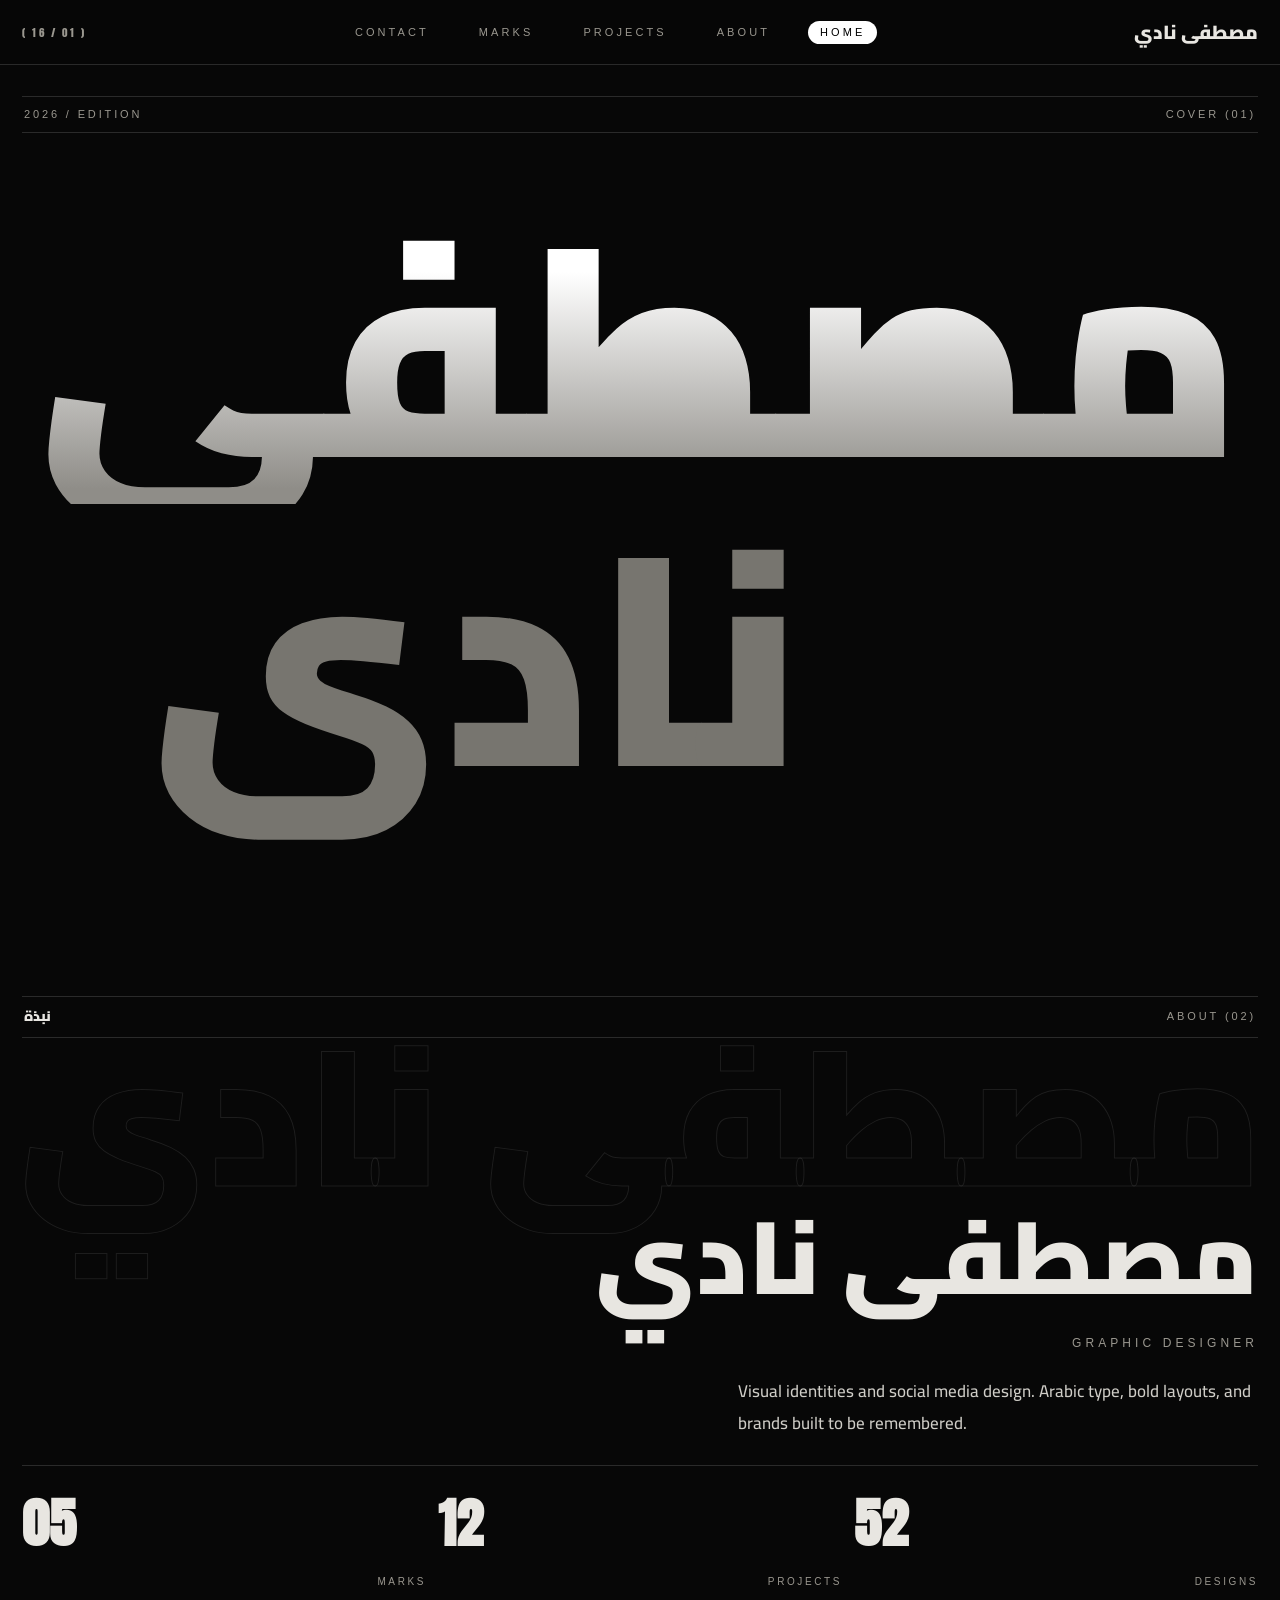
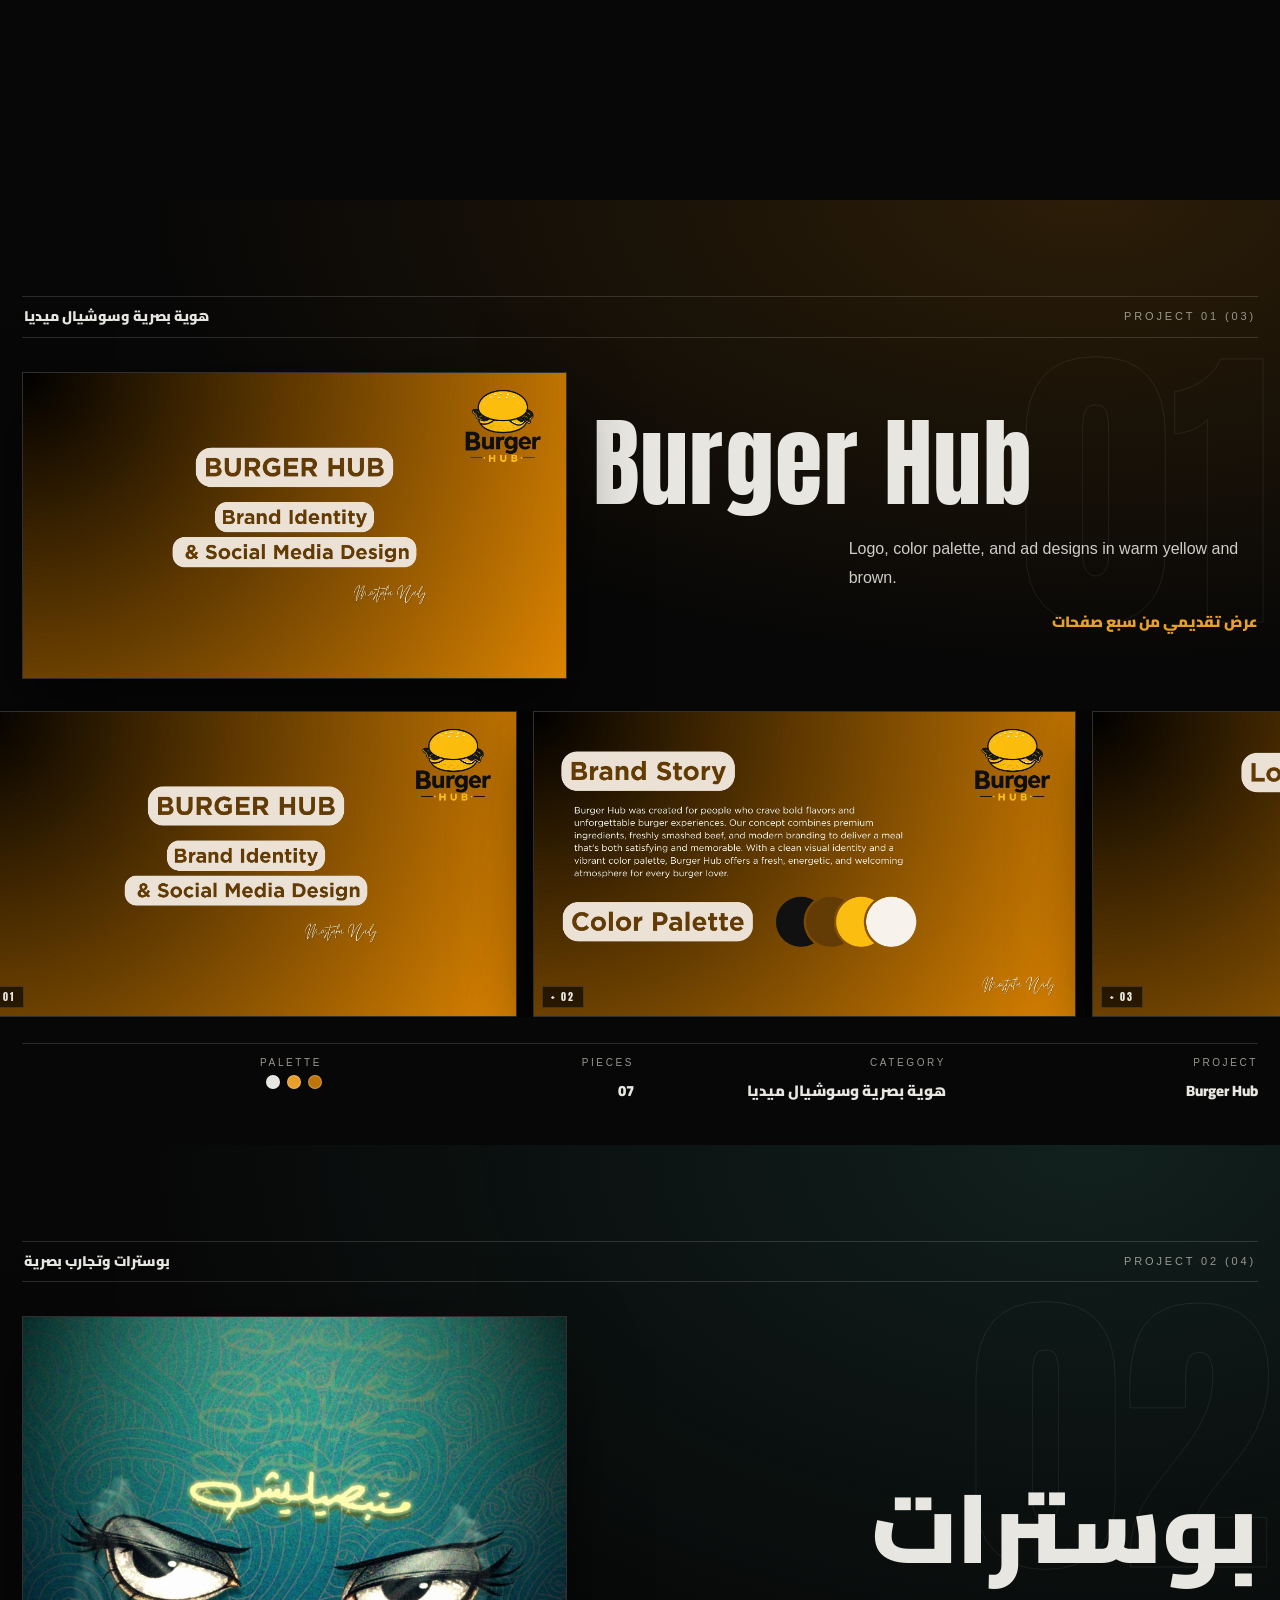
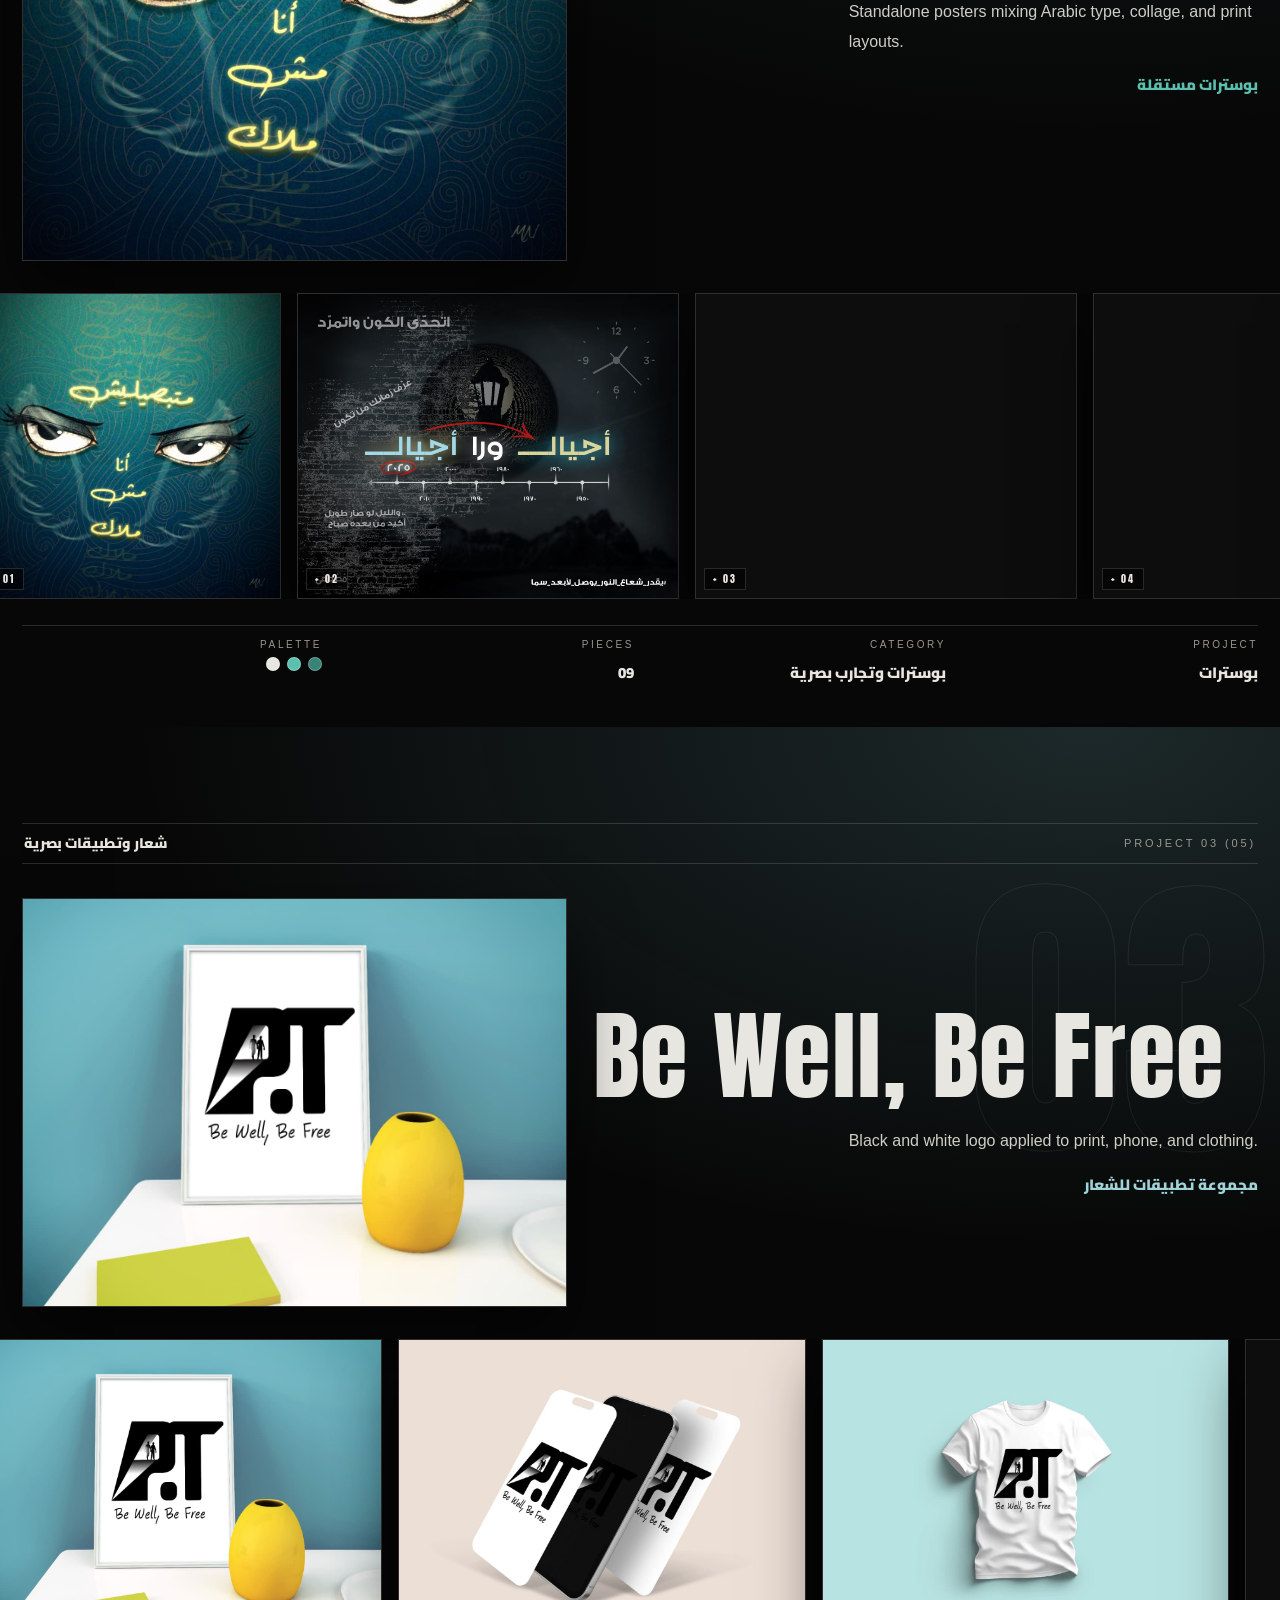
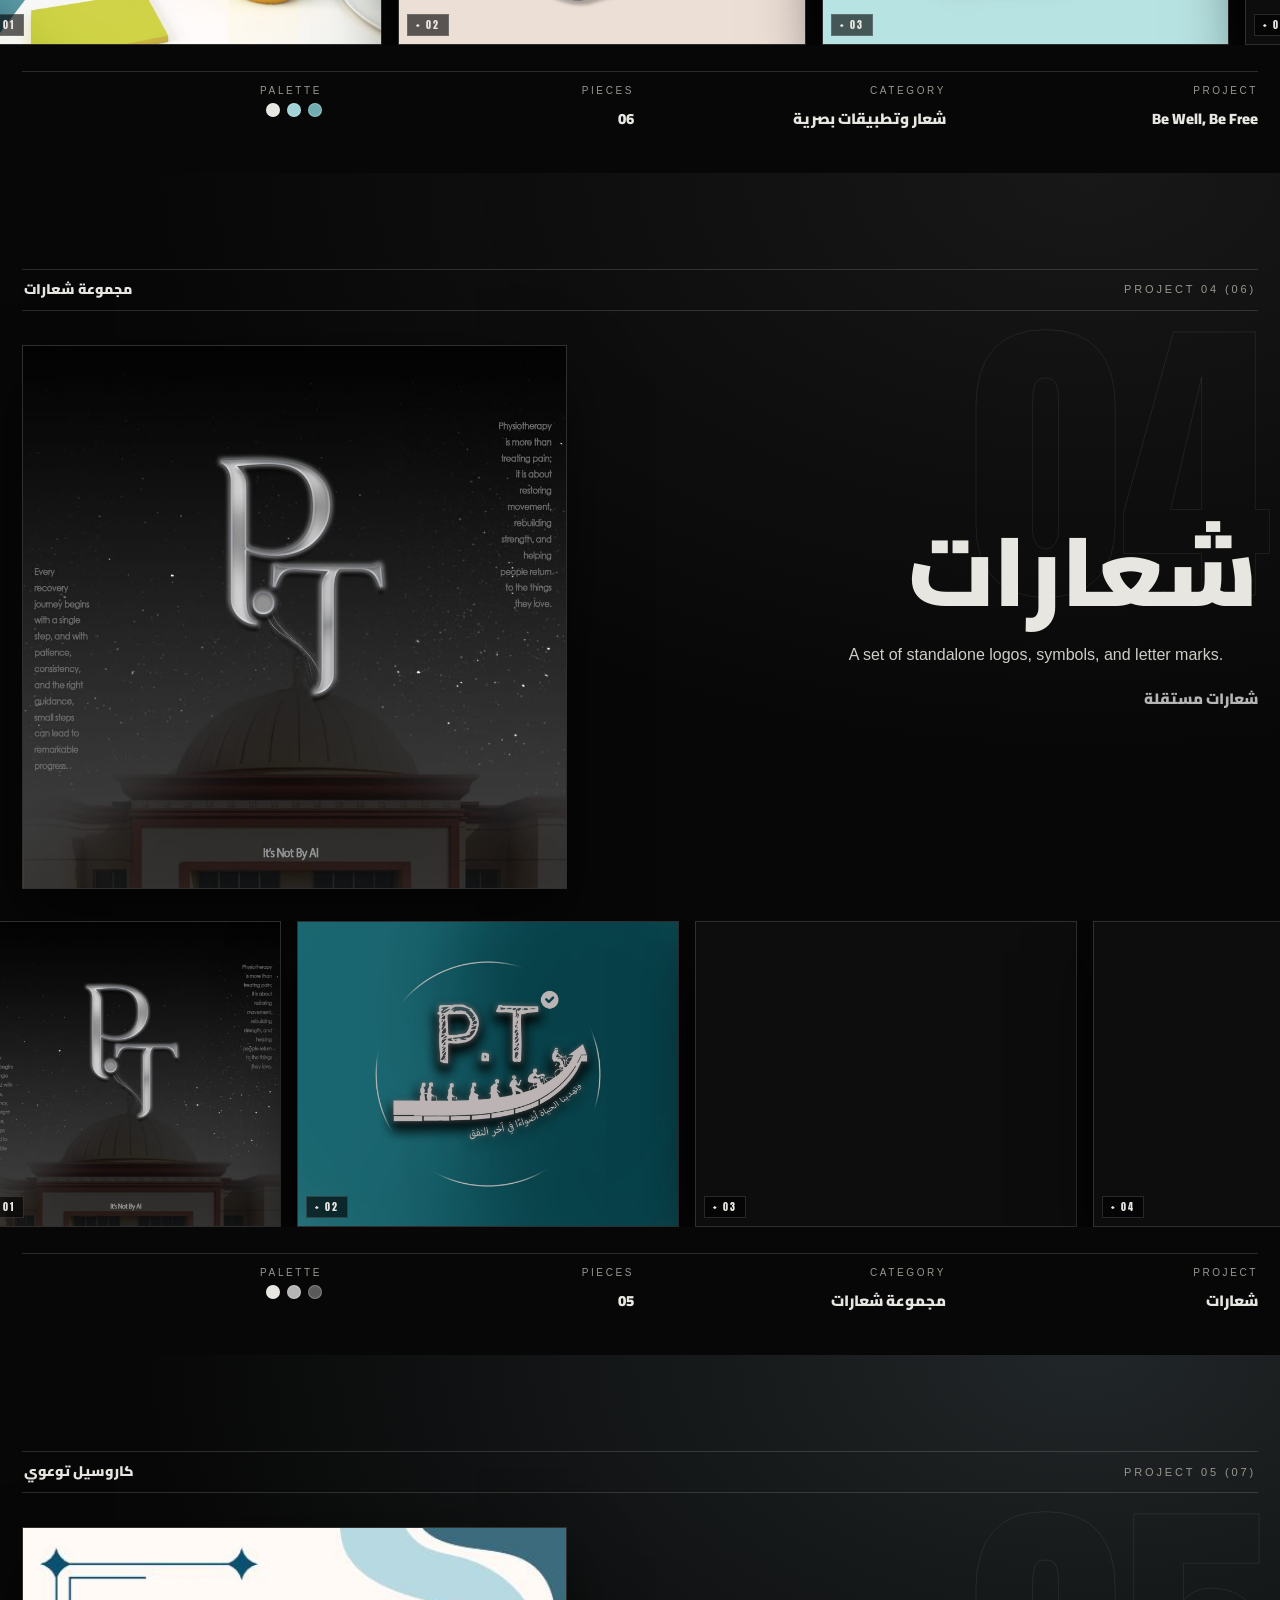
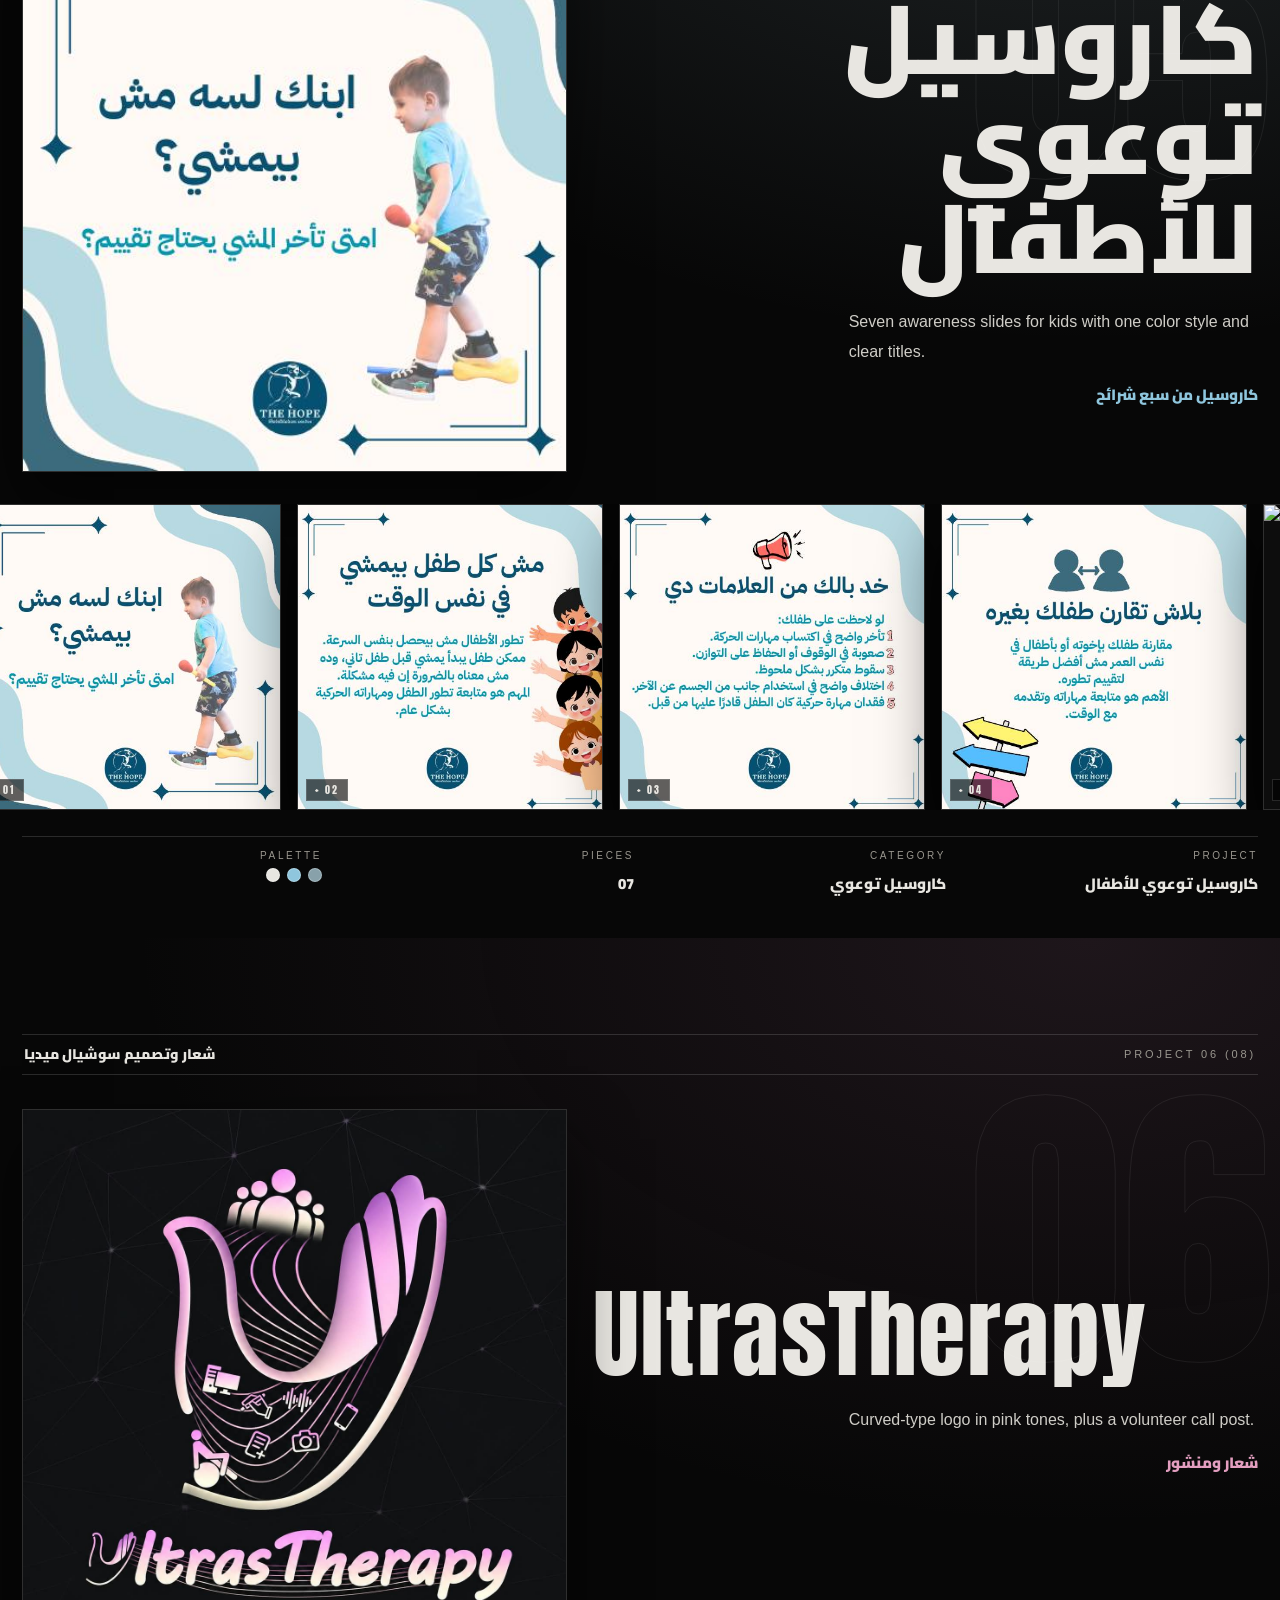
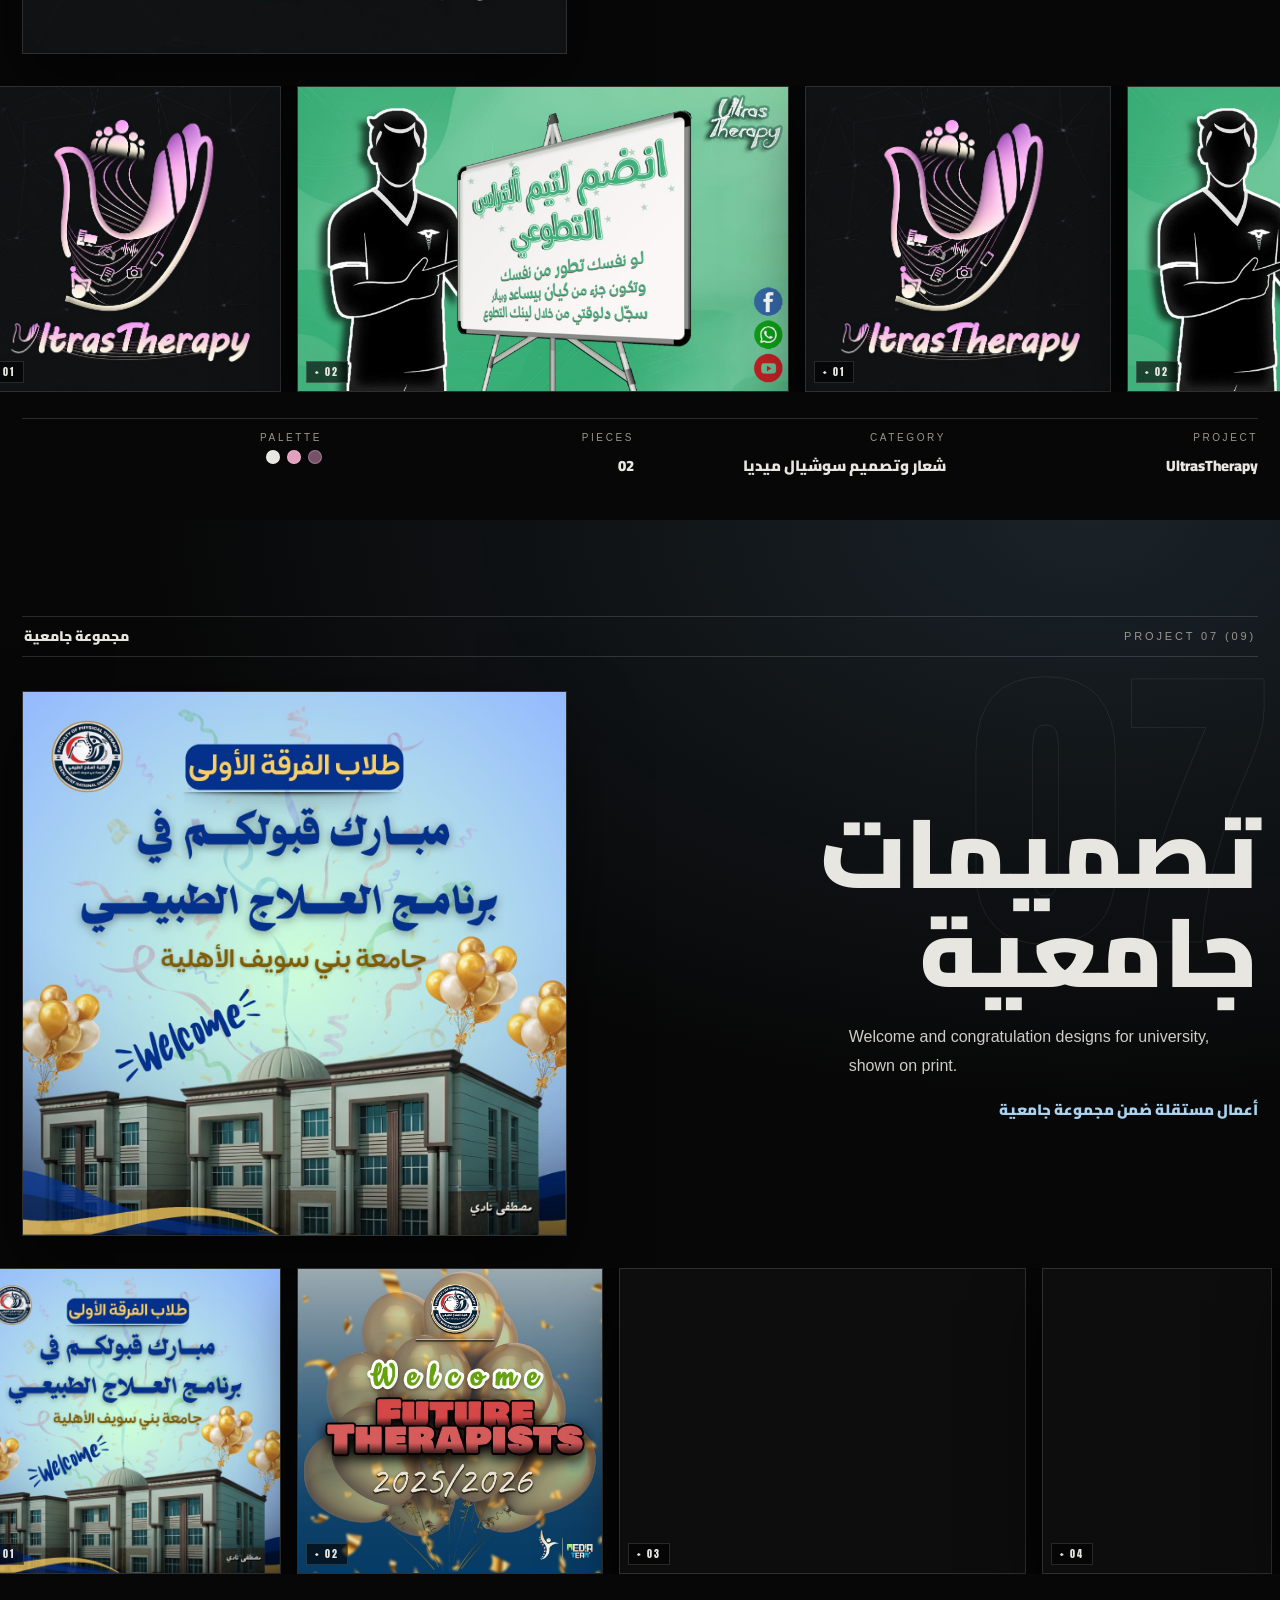
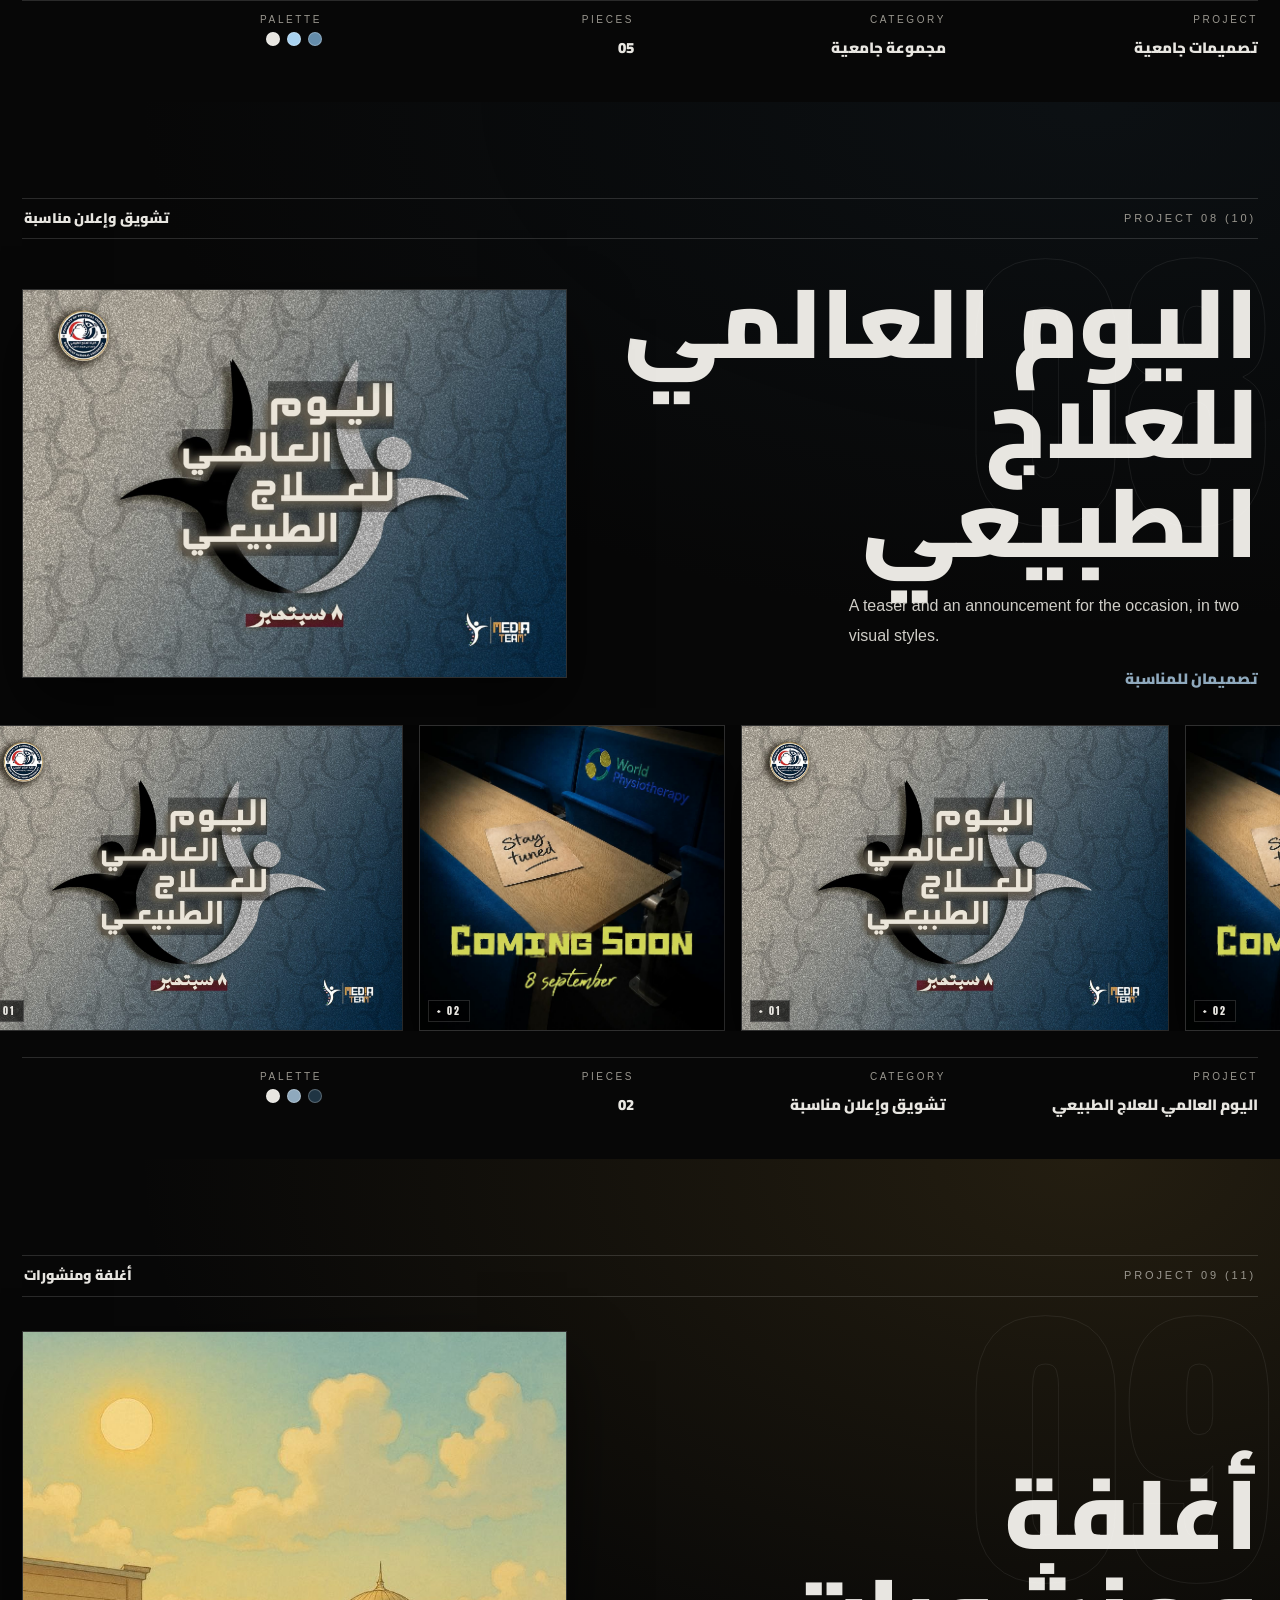
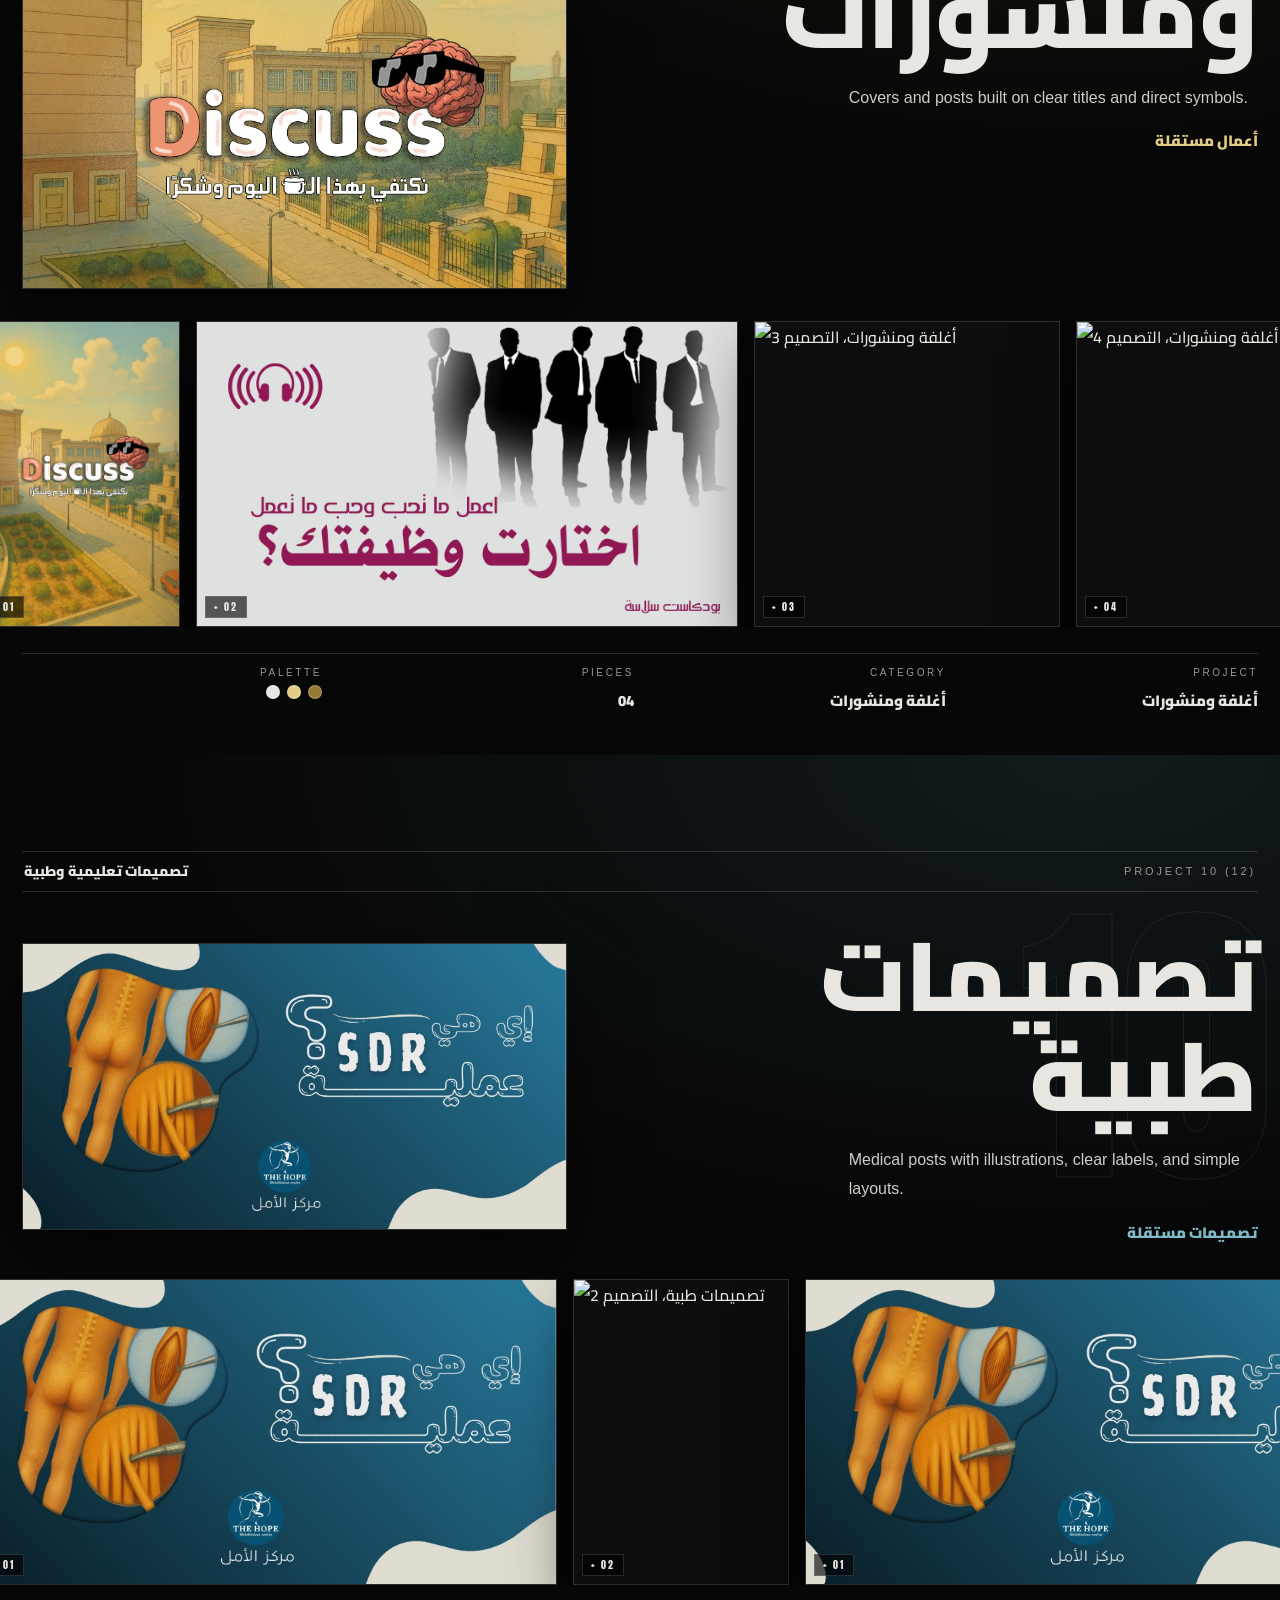
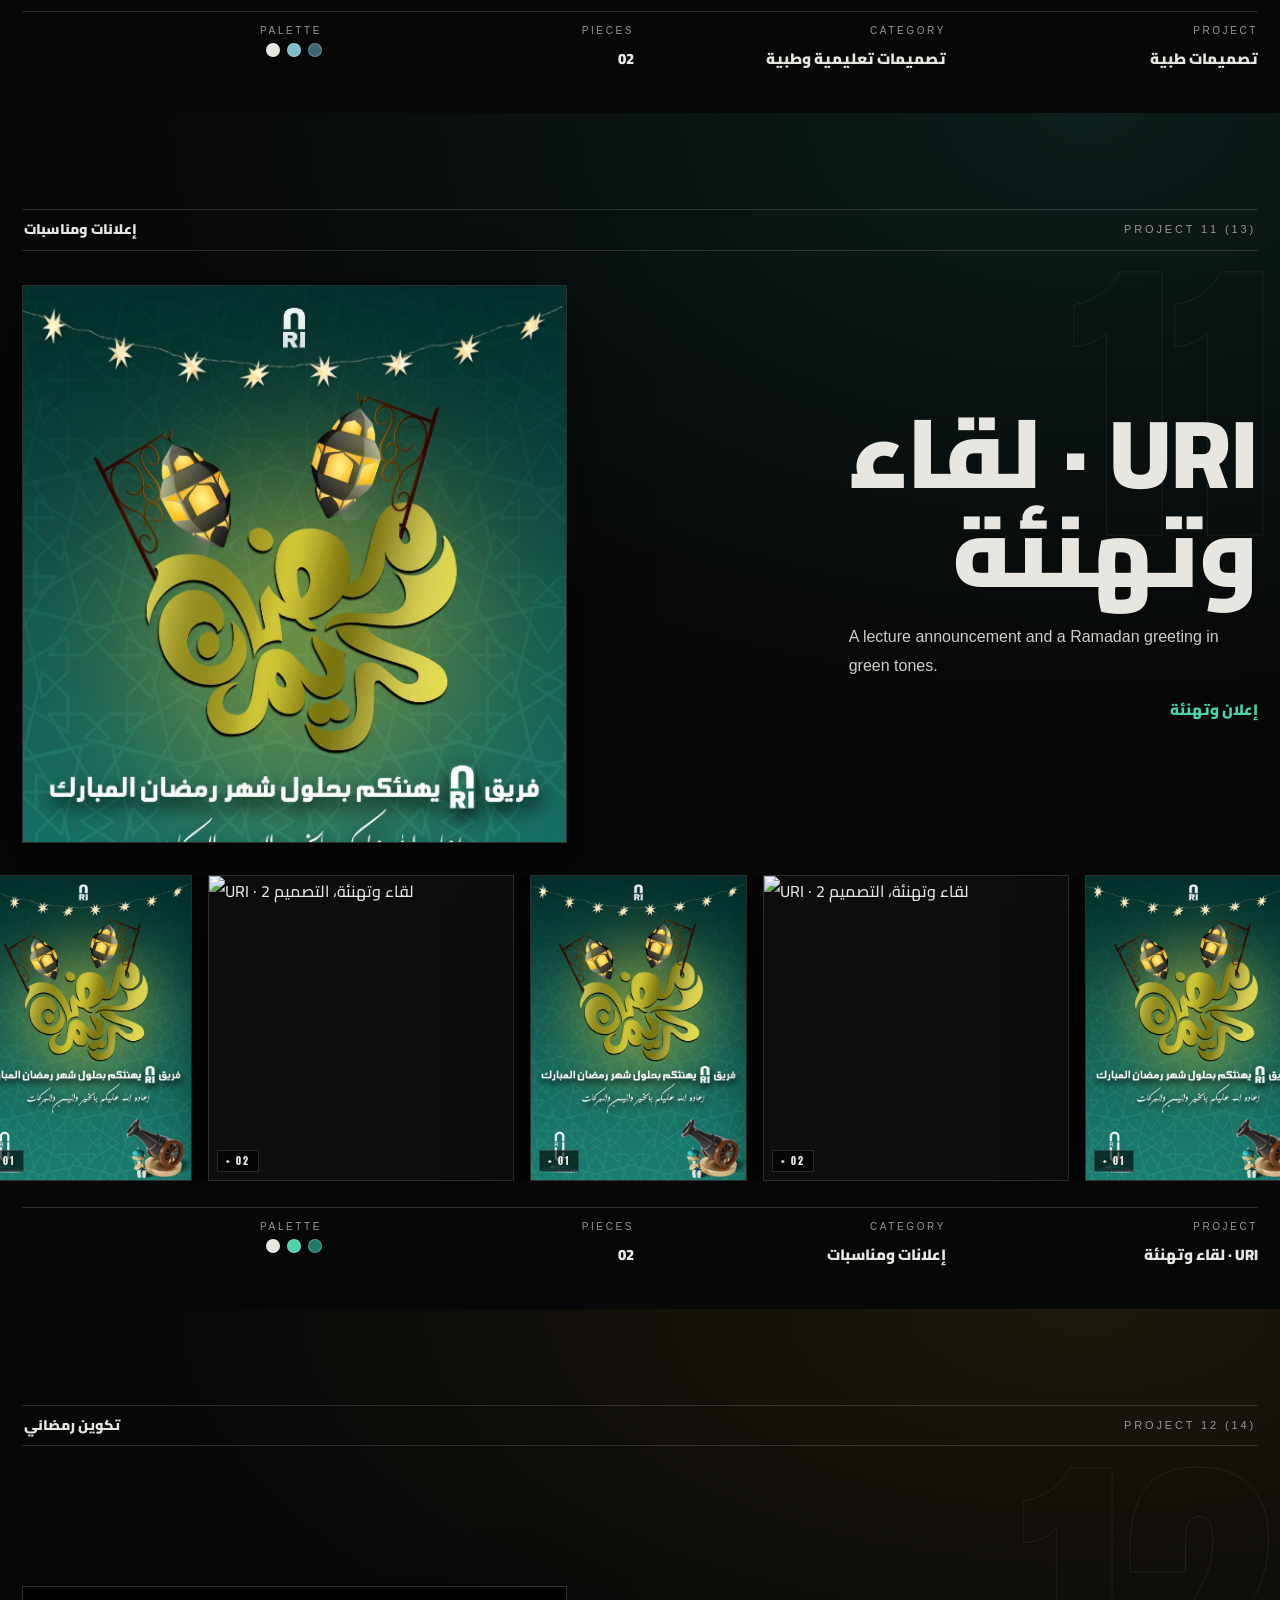
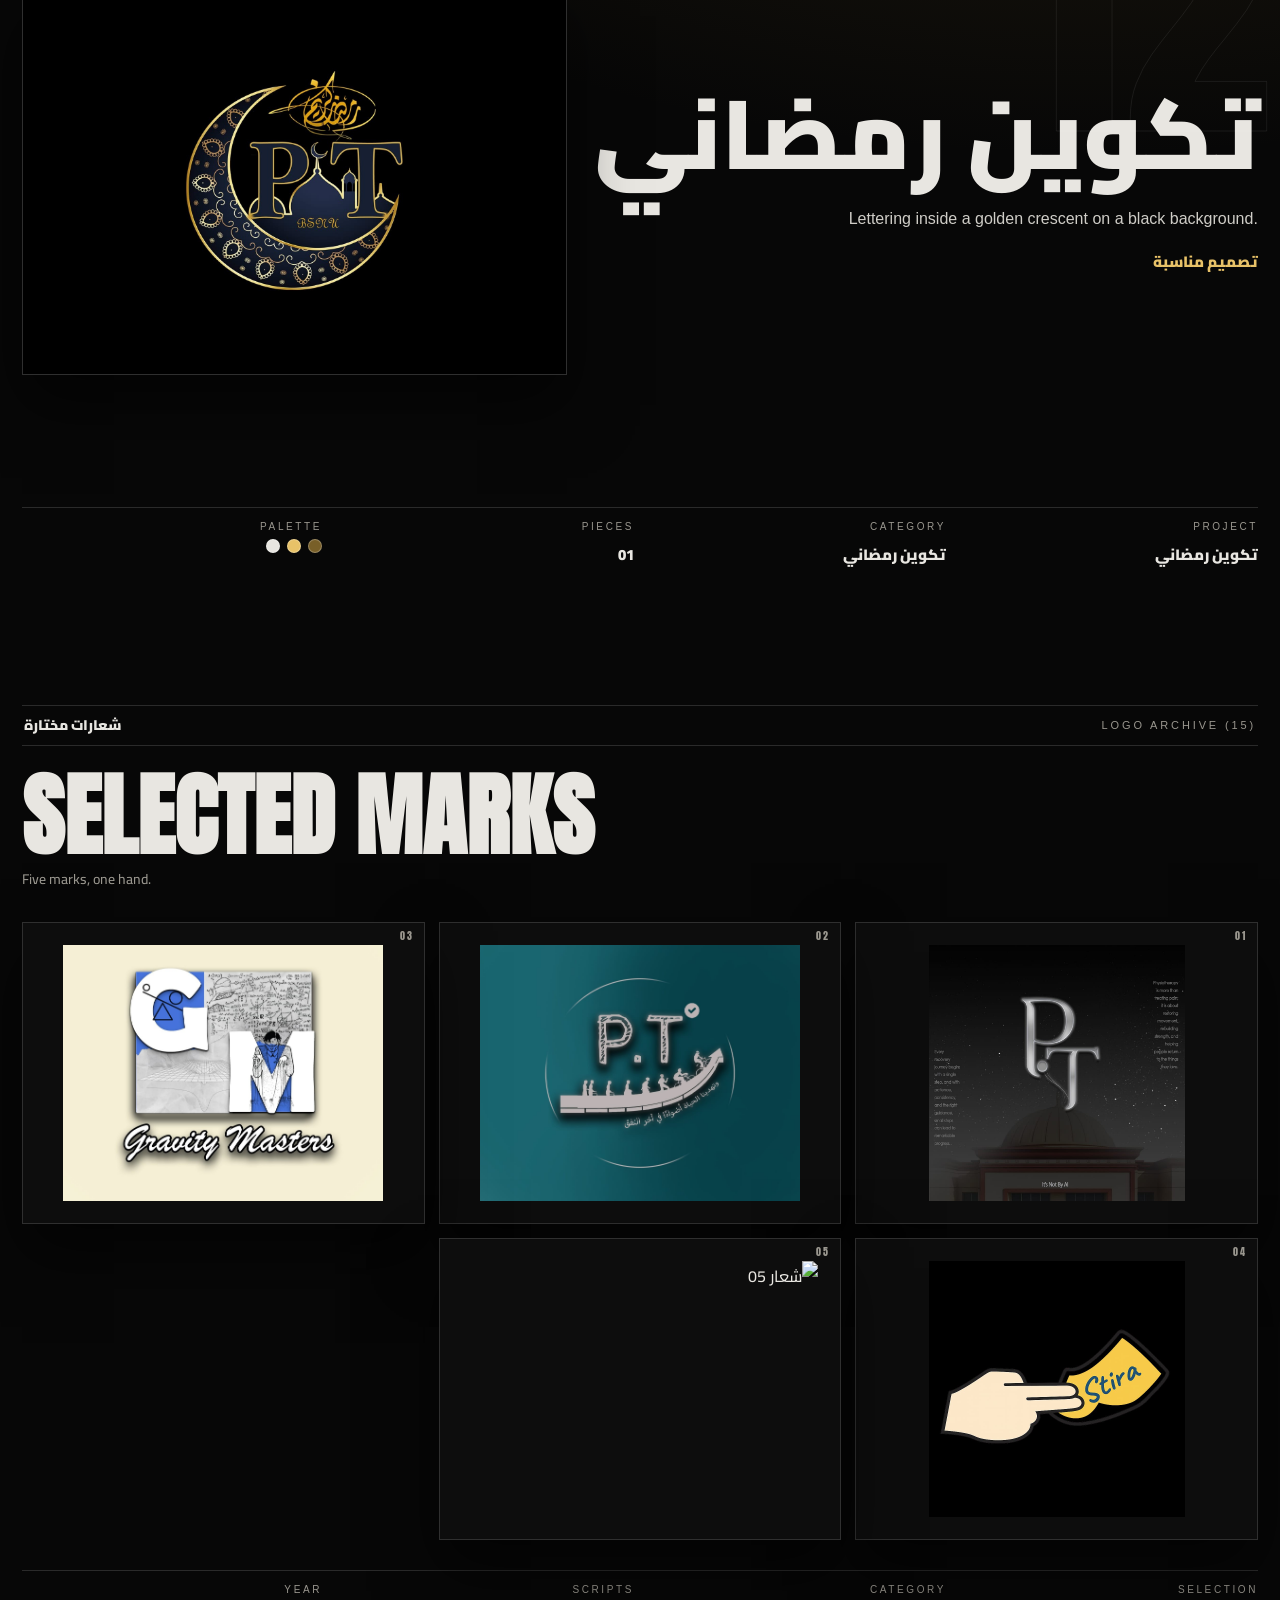
==== commit 943facff: "Refactor styles and simplify cover section Updated font sizes and styles for better responsiveness. " ====
--- a/v2/index.html
+++ b/v2/index.html
@@ -52,9 +52,9 @@
   font:11px/1 Arial,sans-serif;letter-spacing:.3em;color:var(--dim)}
 .ht-kicker i{width:38px;height:1px;background:var(--line)}
 .ht-kicker .ht-star{width:15px;height:15px;color:#f4f3f0;flex:0 0 auto}
-.ht-name{margin:0;font-weight:900;font-size:clamp(90px,min(21vw,28svh),300px);line-height:1.02}
+.ht-name{margin:0;font-weight:900;font-size:clamp(100px,min(24vw,33svh),340px);line-height:1.04}
 .ht-name .l1{display:block;background:linear-gradient(180deg,#fff 25%,#8f8d88 95%);-webkit-background-clip:text;background-clip:text;color:transparent}
-.ht-name .l2{display:block;color:transparent;-webkit-text-stroke:2px rgba(244,243,240,.92);transform:translateX(-.55em);animation:htFloat 7s ease-in-out infinite}
+.ht-name .l2{display:block;color:#77756f;transform:translateX(-.55em);animation:htFloat 7s ease-in-out infinite}
 @keyframes htFloat{50%{transform:translateX(-.55em) translateY(10px)}}
 @media (prefers-reduced-motion:reduce){.ht-name .l2{animation:none}}
 /* ---------- about ---------- */
@@ -145,17 +145,9 @@
 <section id="cover" data-sec="01">
   <div class="rule-head rv"><span>(01) COVER</span><span style="direction:ltr">2026 / EDITION</span></div>
   <div class="hero-stage">
-    <div class="hero-word rv" aria-hidden="true">PORTFOLIO</div>
     <div class="hero-type rv">
-      <div class="ht-kicker"><i></i><span>GRAPHIC DESIGNER</span><svg class="ht-star" viewBox="0 0 24 24" aria-hidden="true"><path d="M12 1v22M1 12h22M4.2 4.2l15.6 15.6M19.8 4.2L4.2 19.8" fill="none" stroke="currentColor" stroke-width="2.4"/></svg><span>PORTFOLIO · 2026</span><i></i></div>
       <h1 class="ht-name"><span class="l1">مصطفى</span><span class="l2">نادي</span></h1>
     </div>
-  </div>
-  <div class="meta-row rv">
-    <div><span class="m-l">PORTFOLIO</span><span class="m-v" style="direction:ltr;display:block;text-align:start">2026 Edition</span></div>
-    <div><span class="m-l">DISCIPLINE</span><span class="m-v">مصمم جرافيك</span></div>
-    <div><span class="m-l">INSIDE</span><span class="m-v" style="direction:ltr;display:block;text-align:start">52 Designs</span></div>
-    <div><span class="m-l">CONTENTS</span><span class="m-v" style="direction:ltr;display:block;text-align:start">12 Projects + Marks</span></div>
   </div>
 </section>
 
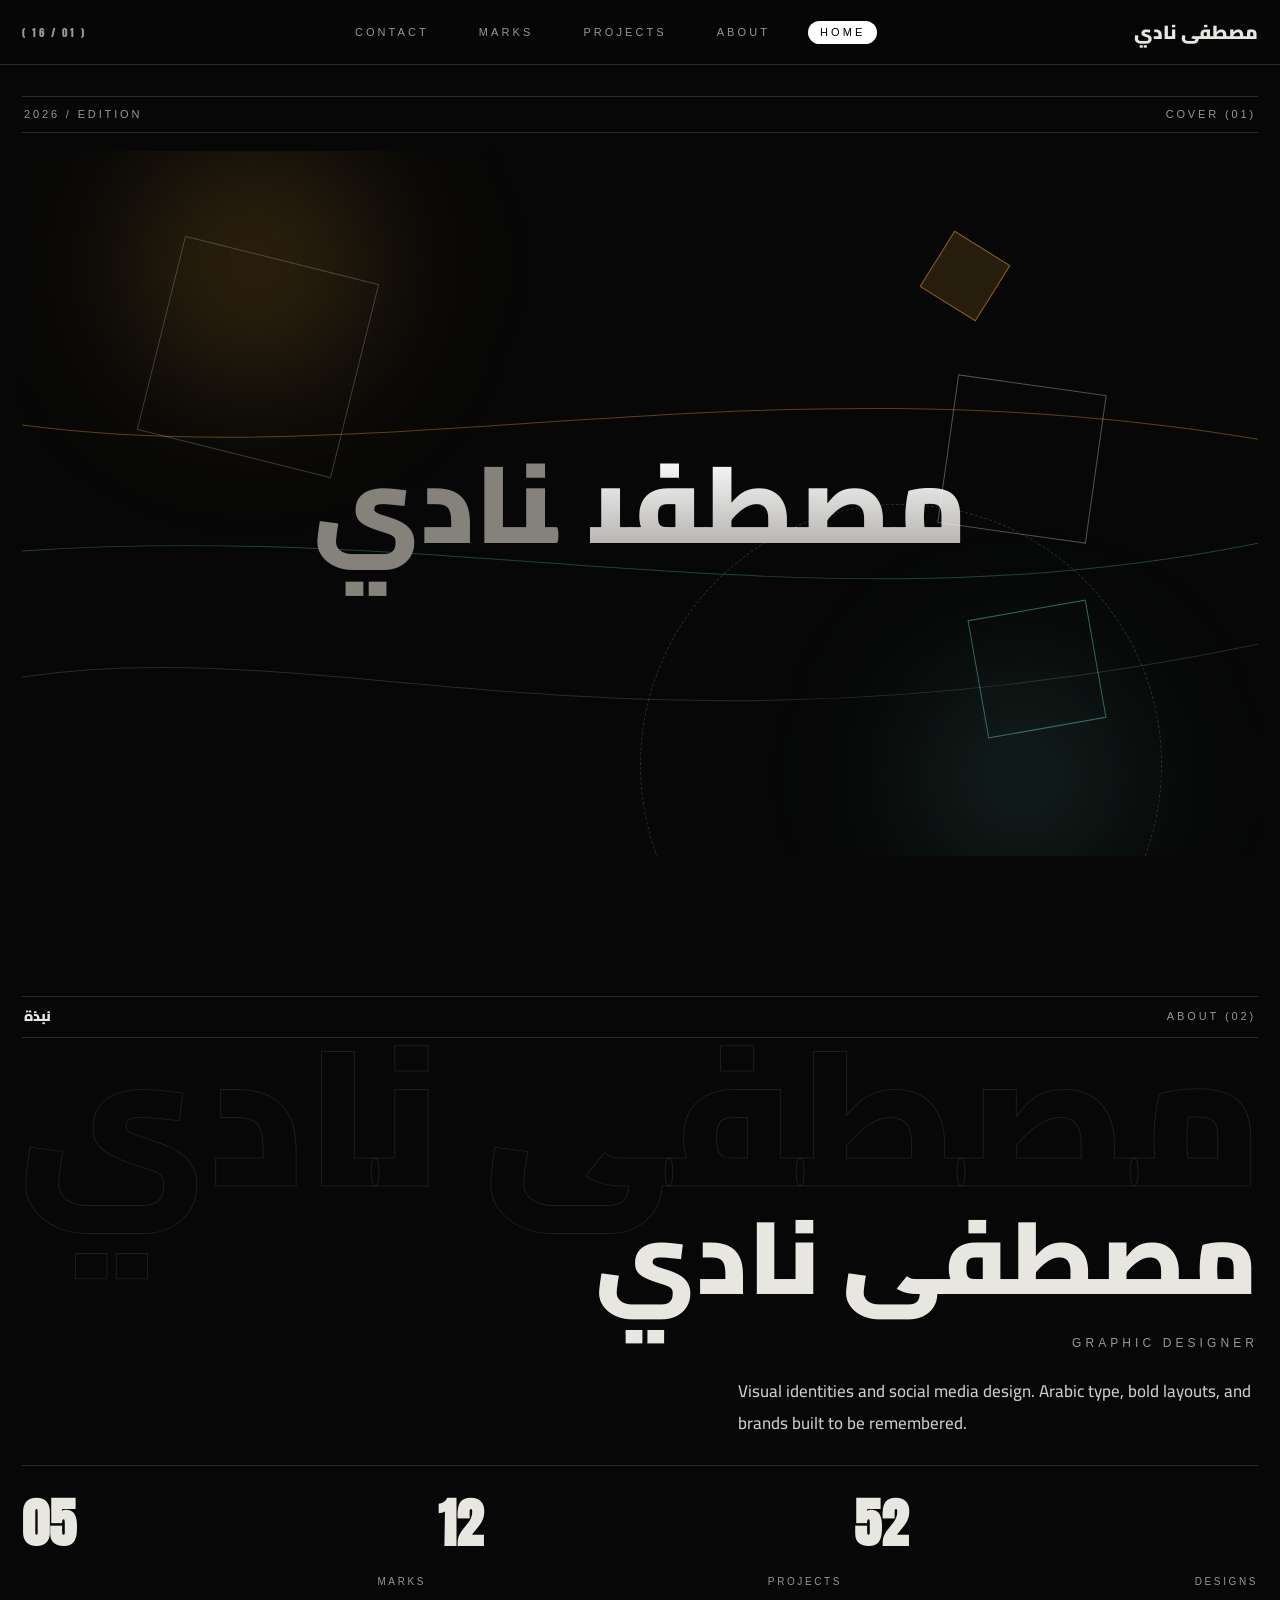
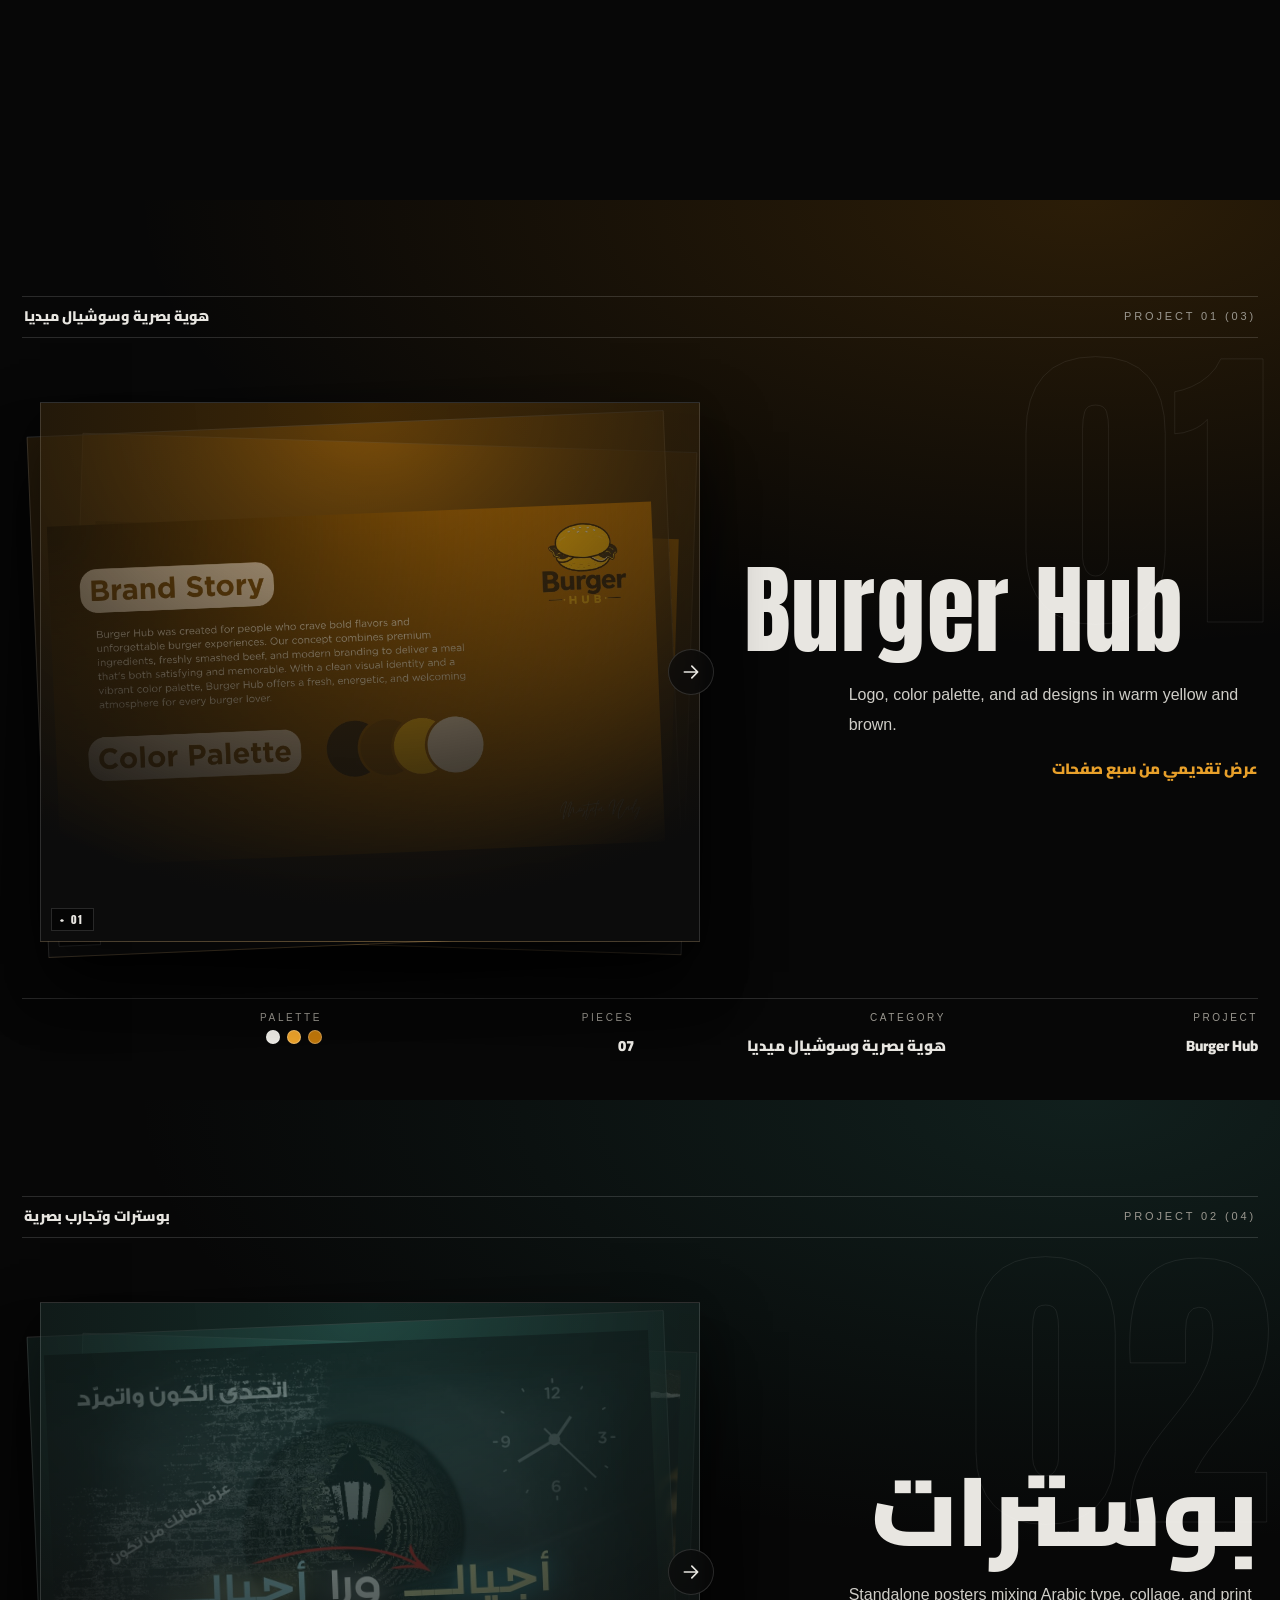
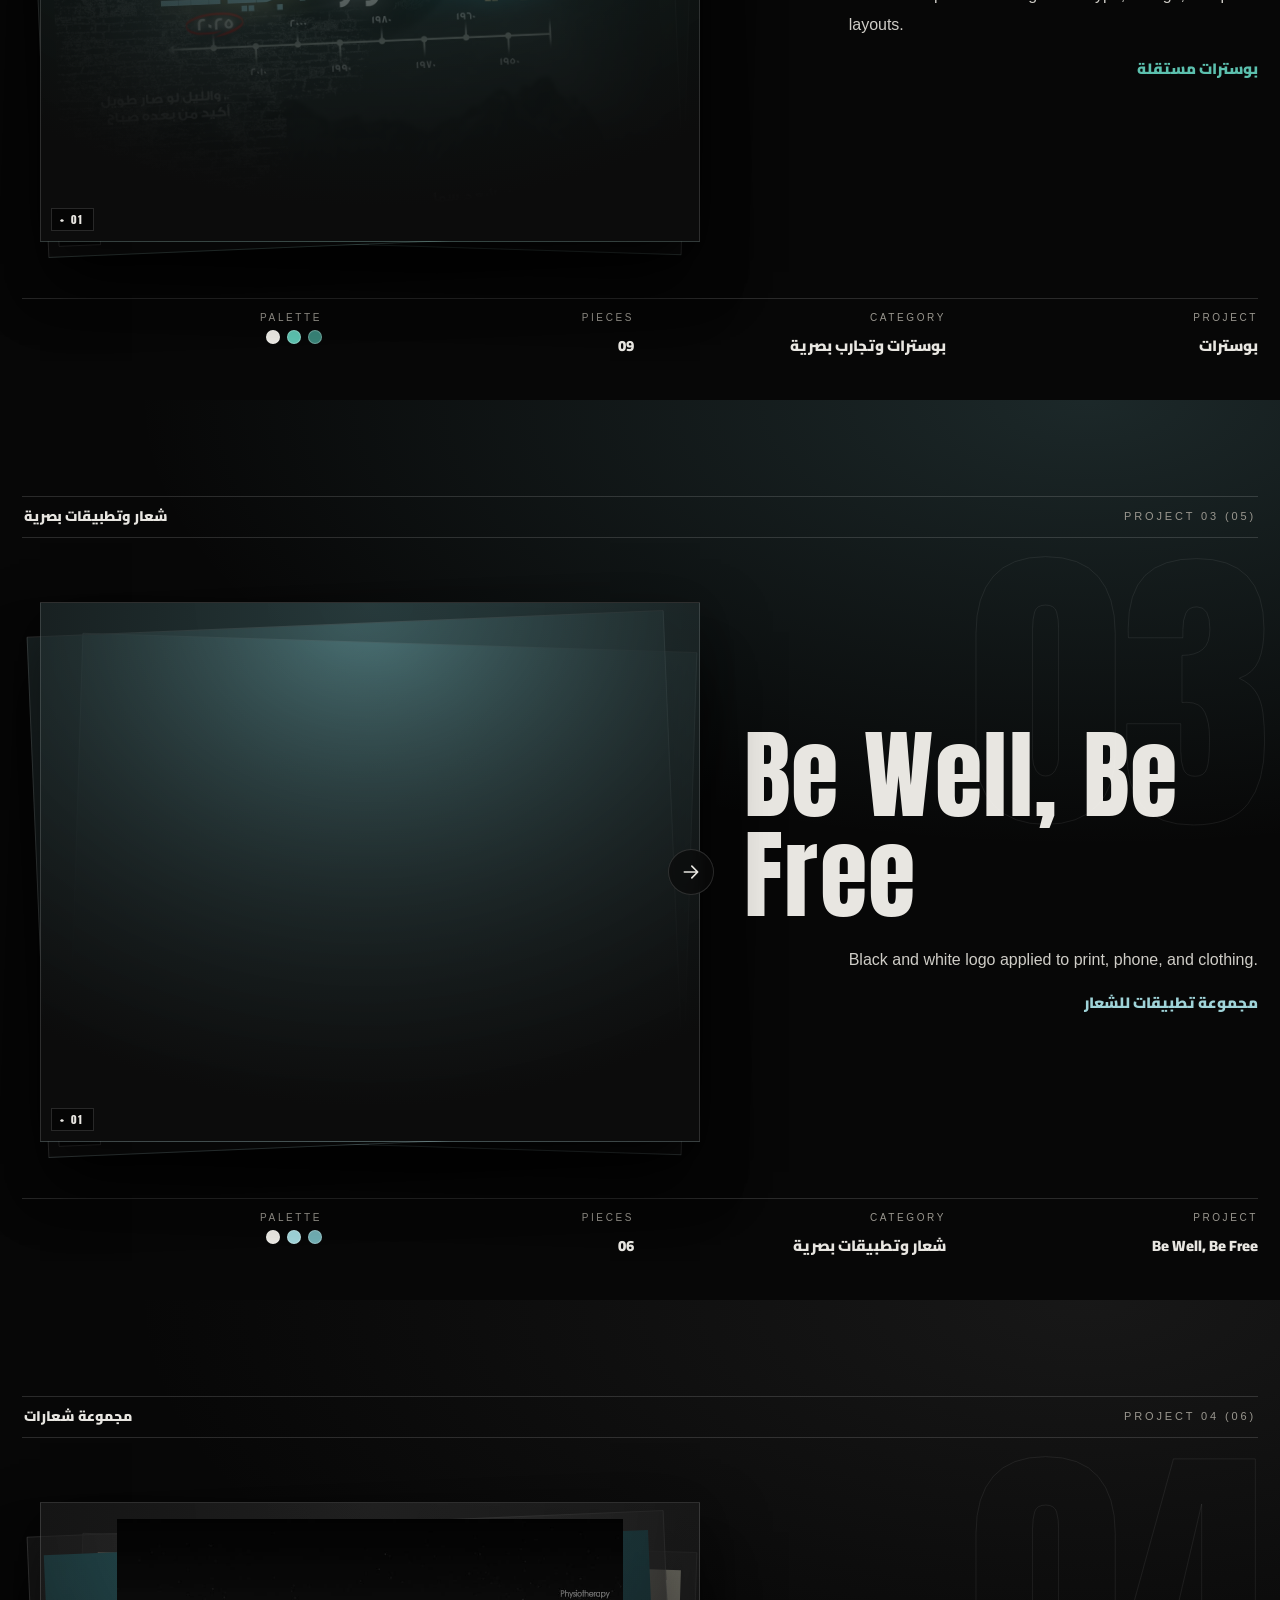
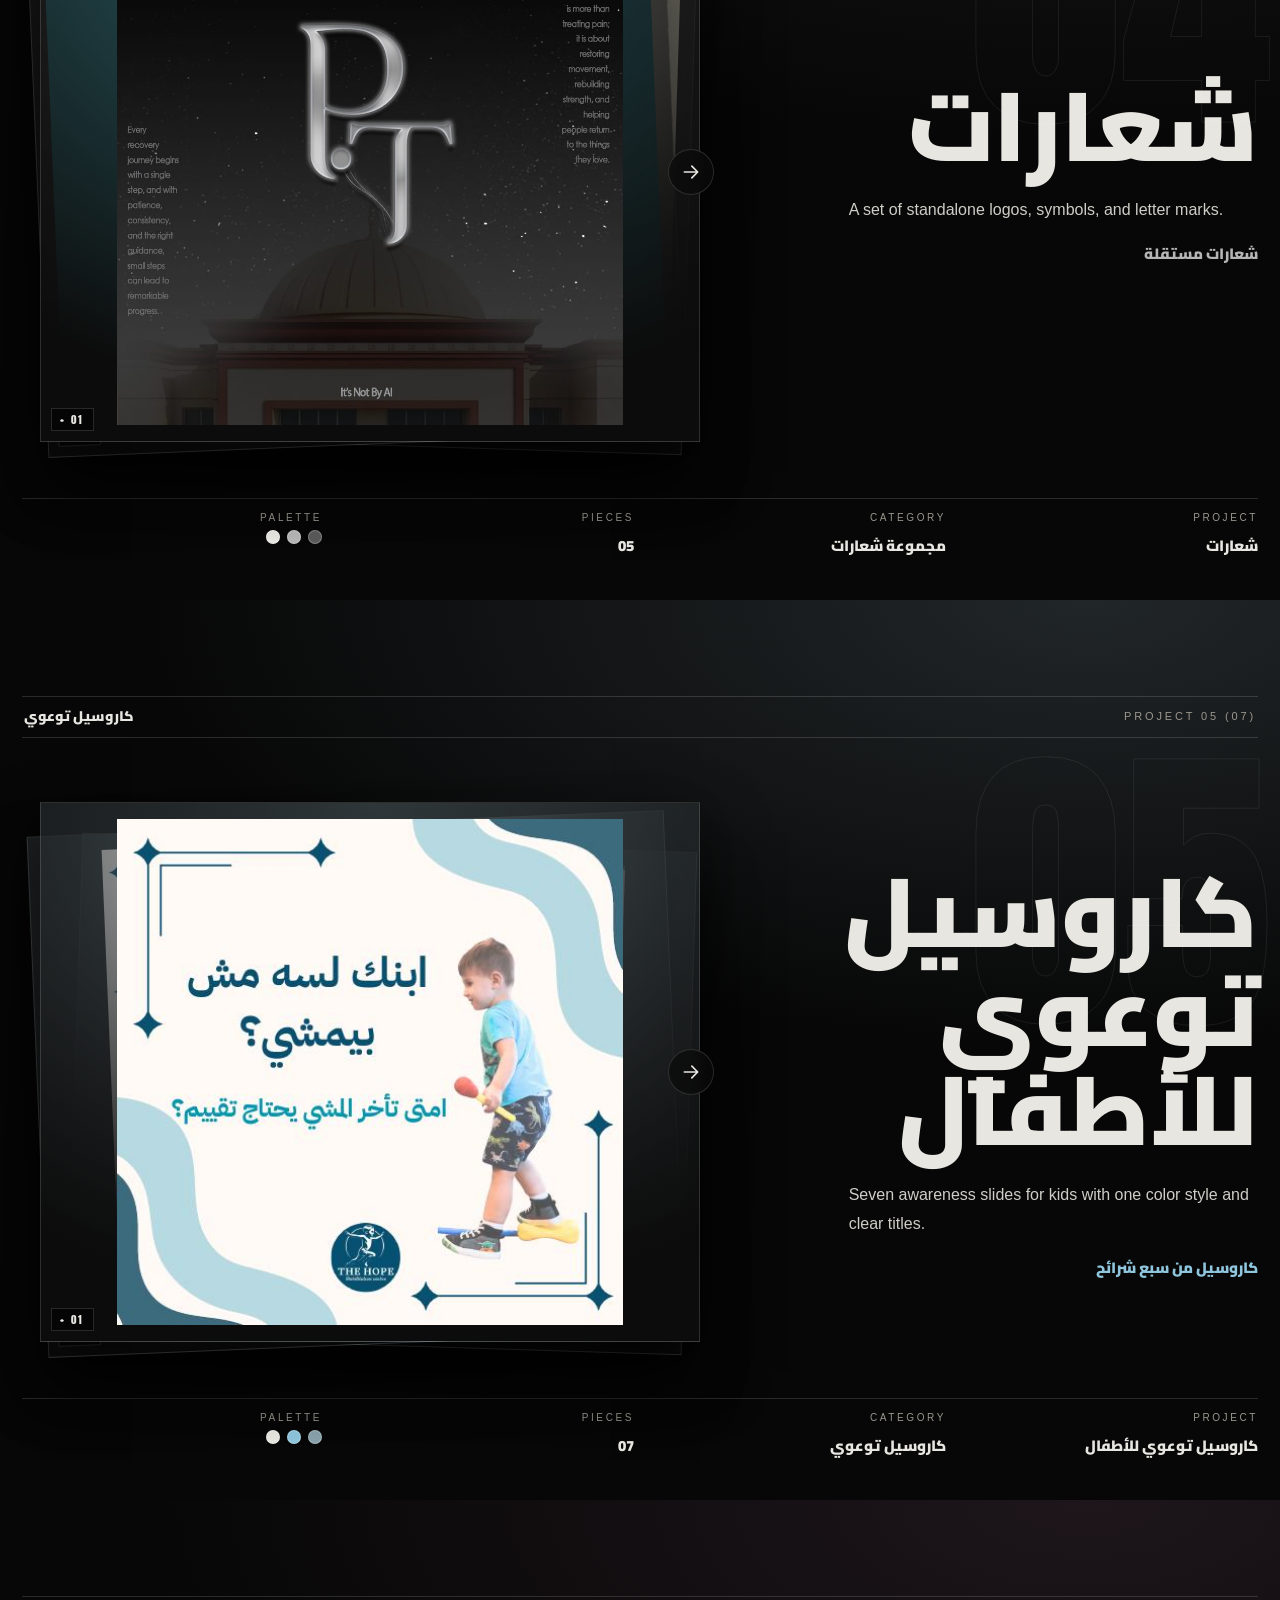
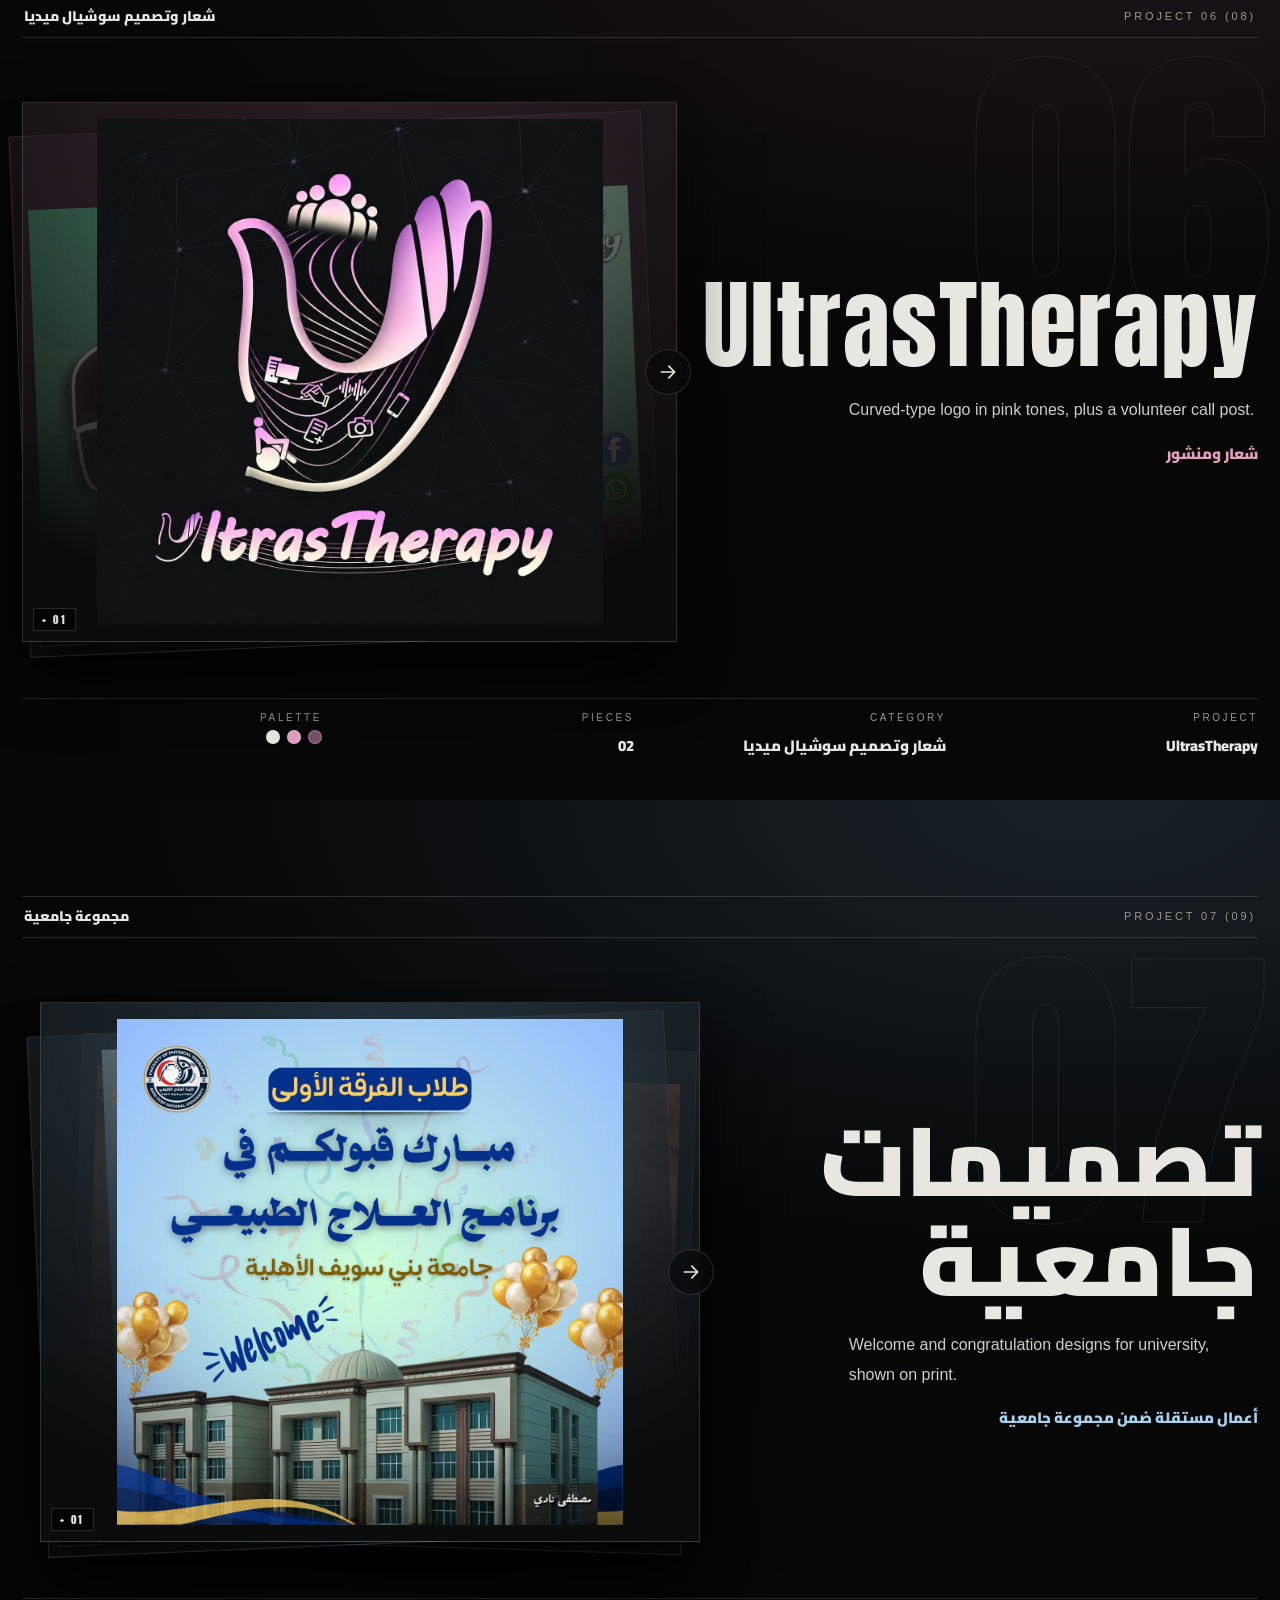
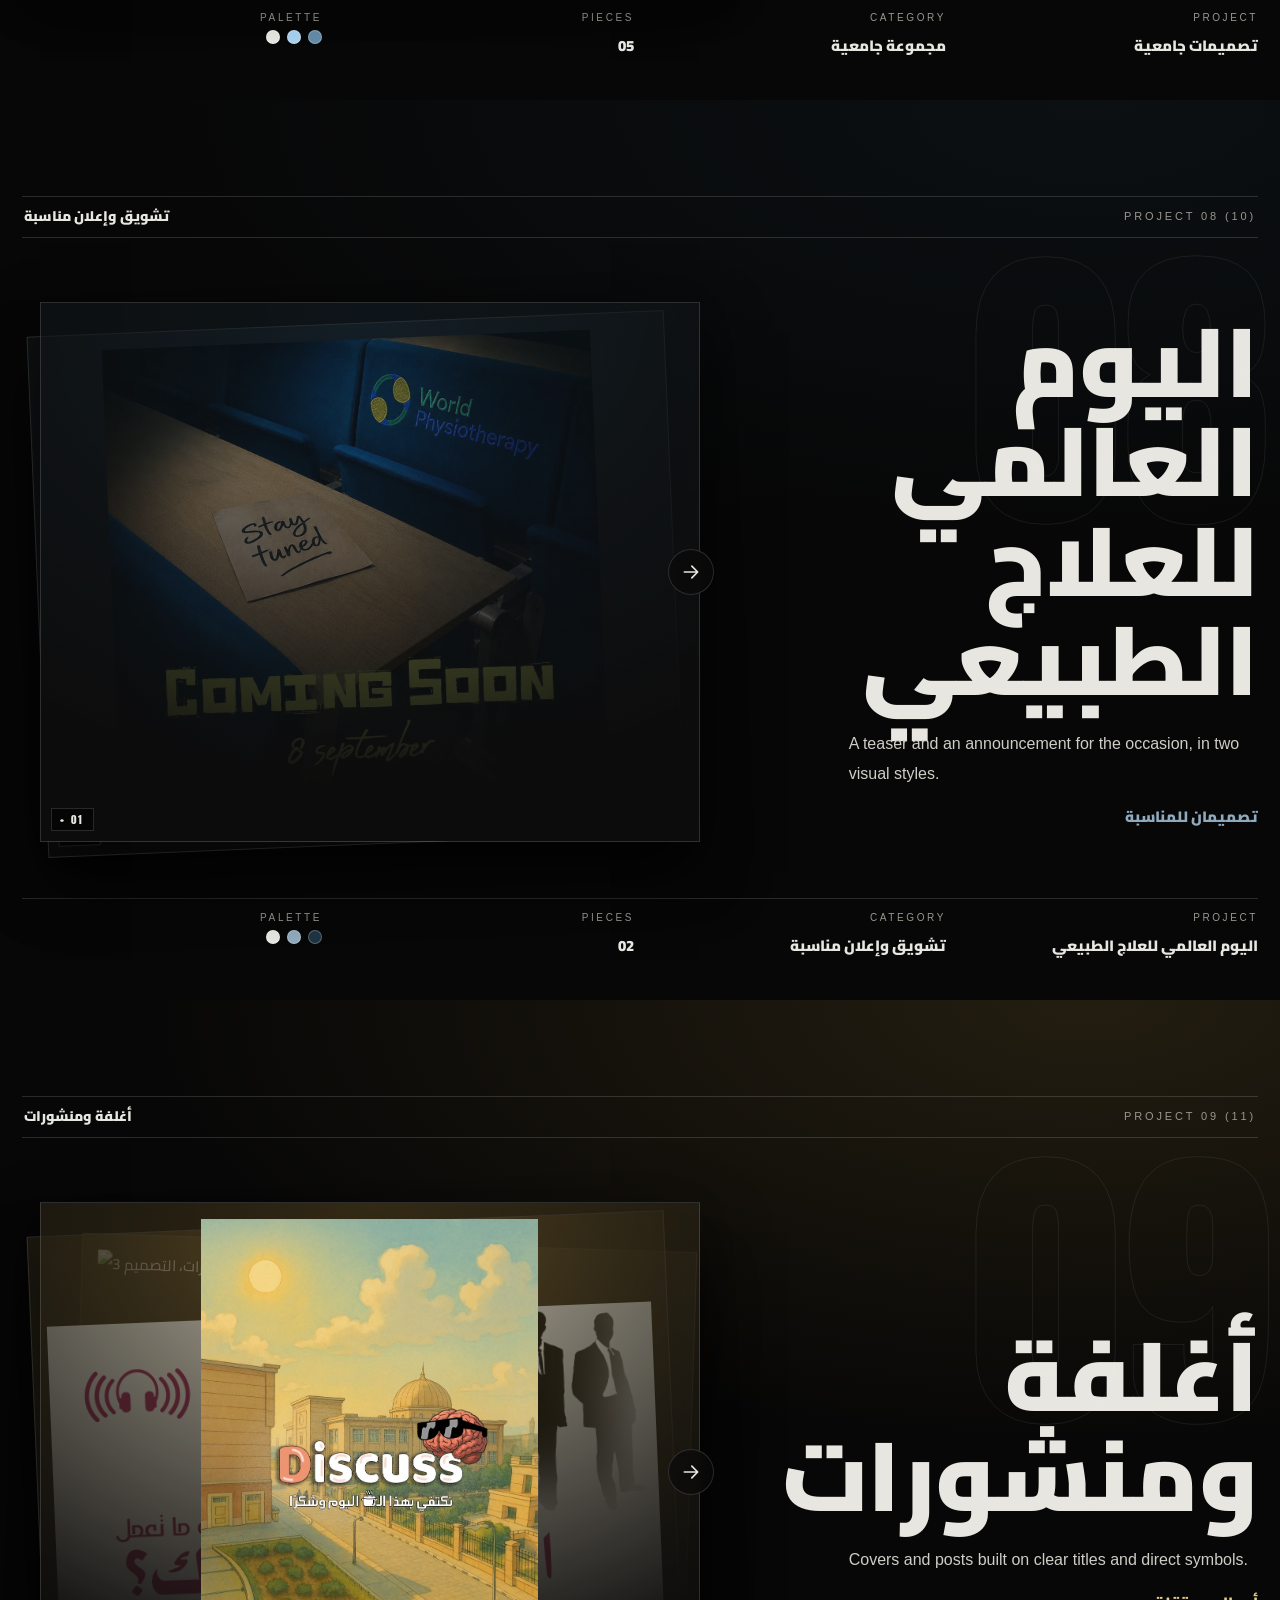
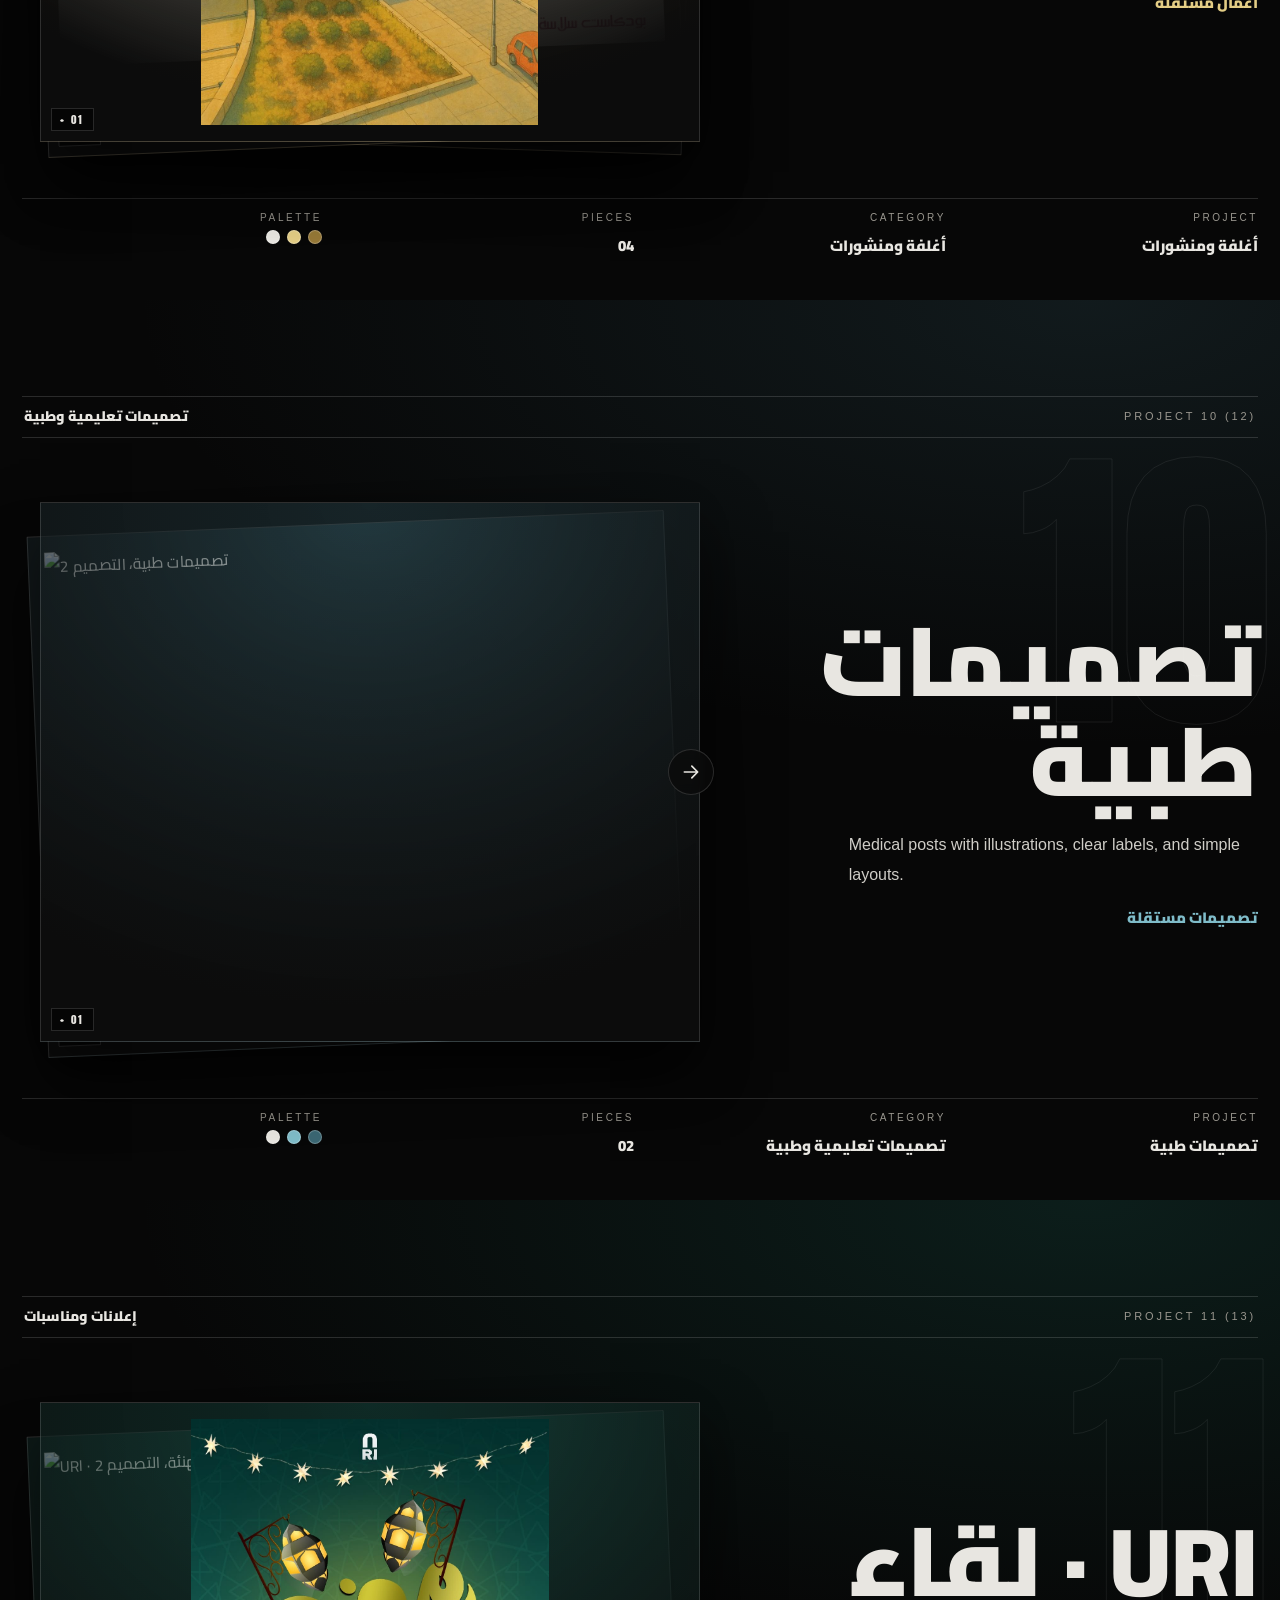
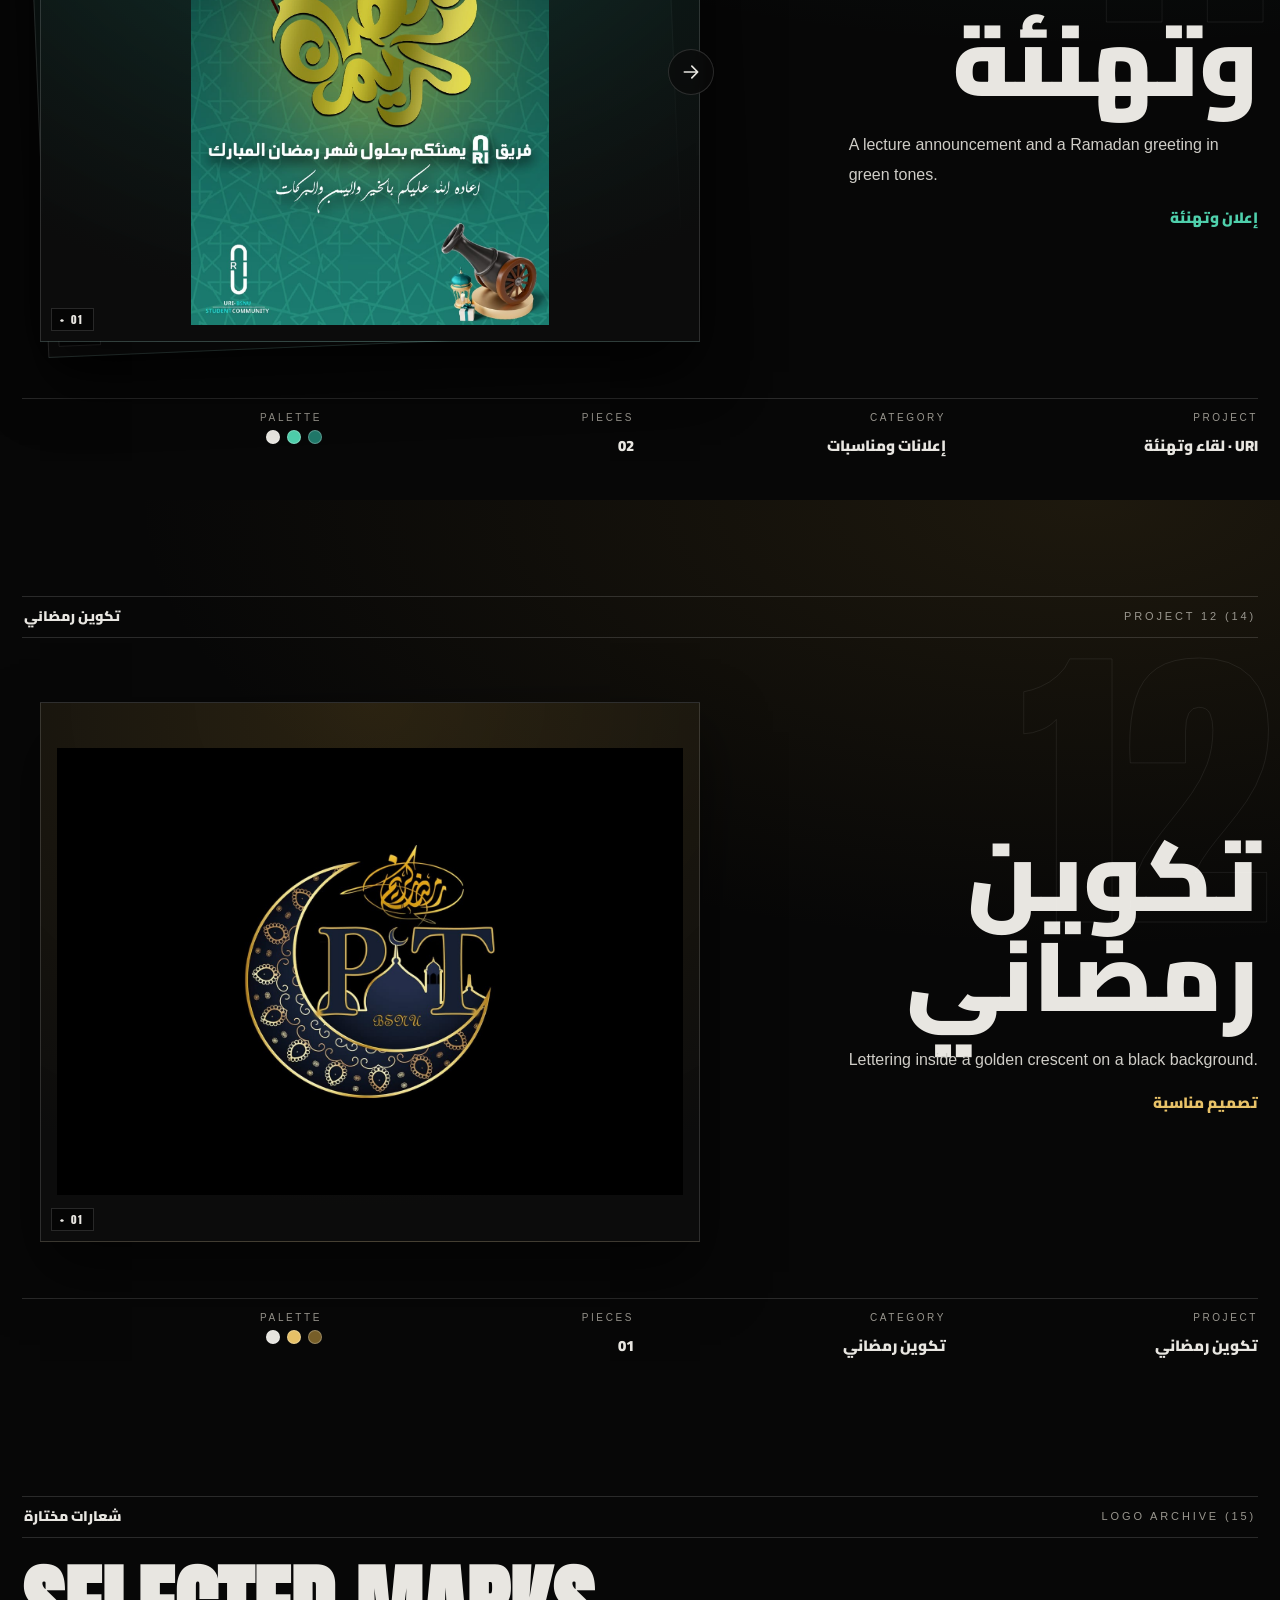
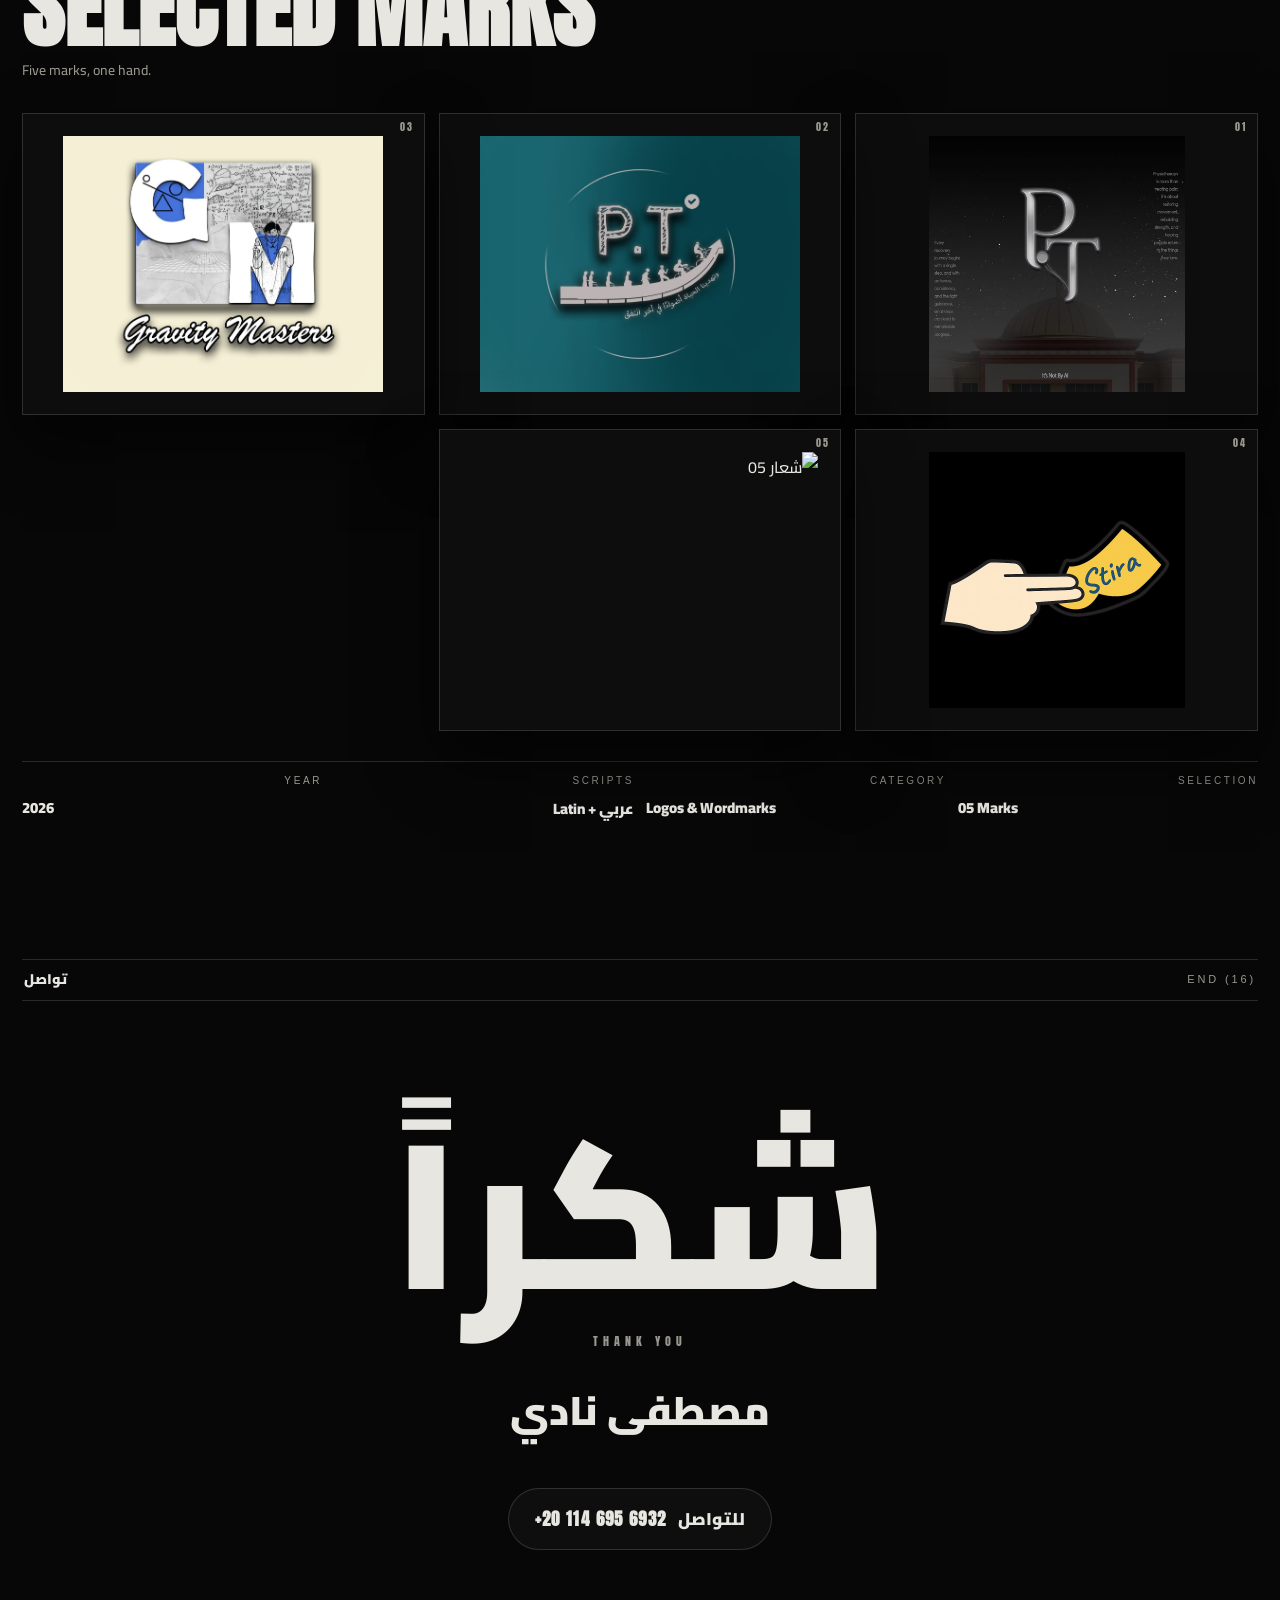
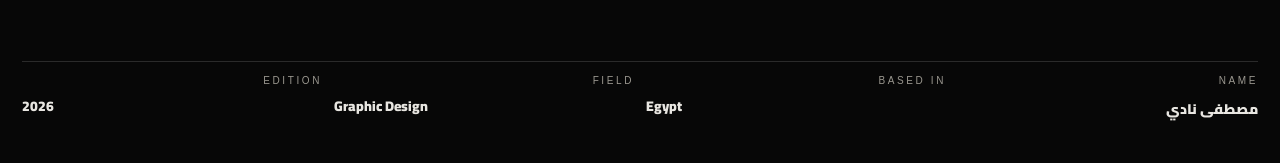
==== commit 953fc864: "v2: geometric cover + stacked swipe-card galleries" ====
--- a/v2/index.html
+++ b/v2/index.html
@@ -44,19 +44,31 @@
 #cover{justify-content:flex-end;min-height:100svh;padding-bottom:26px}
 #cover .rule-head{margin-bottom:0}
 .hero-stage{position:relative;flex:1;display:flex;align-items:center;justify-content:center;margin:18px 0;overflow:hidden}
-.hero-word{position:absolute;inset-inline:-4%;top:50%;transform:translateY(-50%);text-align:center;font-family:Anton,'Arial Narrow Bold',Arial,sans-serif;
-  font-size:clamp(64px,19vw,320px);line-height:.9;letter-spacing:.01em;color:transparent;
-  -webkit-text-stroke:1px rgba(255,255,255,.11);direction:ltr;user-select:none;pointer-events:none}
+.hero-geo{position:absolute;inset:0;direction:ltr;pointer-events:none}
+.hg-threads{position:absolute;inset:0;width:100%;height:100%}
+.hg-threads path{fill:none;stroke:rgba(255,255,255,.14);stroke-width:1.1}
+.hg-threads .t-a{stroke:rgba(232,160,42,.38)}
+.hg-threads .t-b{stroke:rgba(92,192,174,.32)}
+.hg-orb{position:absolute;border-radius:50%;filter:blur(70px)}
+.hg-o1{width:340px;height:340px;background:radial-gradient(circle,rgba(232,160,42,.30),transparent 70%);top:-8%;left:5%;animation:orbFloat 11s ease-in-out infinite}
+.hg-o2{width:300px;height:300px;background:radial-gradient(circle,rgba(92,192,174,.24),transparent 70%);bottom:-10%;right:7%;animation:orbFloat 13s ease-in-out infinite reverse}
+@keyframes orbFloat{50%{transform:translateY(-24px)}}
+.hg-ring{position:absolute;width:min(58svh,540px);height:min(58svh,540px);left:50%;top:50%;
+  border:1px dashed rgba(255,255,255,.15);border-radius:50%;animation:hgSpin 70s linear infinite}
+@keyframes hgSpin{from{transform:translate(-50%,-50%) rotate(0deg)}to{transform:translate(-50%,-50%) rotate(360deg)}}
+.hg-frame{position:absolute;border:1px solid rgba(255,255,255,.20);--r:0deg;transform:rotate(var(--r));animation:fFloat 9s ease-in-out infinite}
+.hg-f1{width:200px;height:200px;left:11%;top:15%;--r:14deg}
+.hg-f2{width:120px;height:120px;right:13%;bottom:18%;border-color:rgba(92,192,174,.5);--r:-10deg;animation-direction:reverse}
+.hg-f3{width:66px;height:66px;right:21%;top:13%;background:rgba(232,160,42,.14);border-color:rgba(232,160,42,.5);--r:32deg;animation-duration:11s}
+@keyframes fFloat{50%{transform:rotate(var(--r)) translateY(-14px)}}
+.hg-front{position:absolute;width:150px;height:150px;right:13%;top:33%;z-index:3;border:1px solid rgba(255,255,255,.30);
+  transform:rotate(8deg);pointer-events:none;animation:fFloat2 10s ease-in-out infinite}
+@keyframes fFloat2{50%{transform:rotate(8deg) translateY(-10px)}}
 .hero-type{position:relative;z-index:2;text-align:center;padding:10px 0}
-.ht-kicker{display:flex;align-items:center;justify-content:center;gap:14px;margin-bottom:26px;direction:ltr;
-  font:11px/1 Arial,sans-serif;letter-spacing:.3em;color:var(--dim)}
-.ht-kicker i{width:38px;height:1px;background:var(--line)}
-.ht-kicker .ht-star{width:15px;height:15px;color:#f4f3f0;flex:0 0 auto}
-.ht-name{margin:0;font-weight:900;font-size:clamp(100px,min(24vw,33svh),340px);line-height:1.04}
-.ht-name .l1{display:block;background:linear-gradient(180deg,#fff 25%,#8f8d88 95%);-webkit-background-clip:text;background-clip:text;color:transparent}
-.ht-name .l2{display:block;color:#77756f;transform:translateX(-.55em);animation:htFloat 7s ease-in-out infinite}
-@keyframes htFloat{50%{transform:translateX(-.55em) translateY(10px)}}
-@media (prefers-reduced-motion:reduce){.ht-name .l2{animation:none}}
+.ht-name{margin:0;font-weight:900;font-size:clamp(52px,8.5vw,128px);line-height:1.15}
+.ht-name .l1{background:linear-gradient(180deg,#fff 25%,#8f8d88 95%);-webkit-background-clip:text;background-clip:text;color:transparent}
+.ht-name .l2{color:#84827b;margin-inline-start:.32em}
+@media (prefers-reduced-motion:reduce){.hg-orb,.hg-ring,.hg-frame,.hg-front{animation:none}}
 /* ---------- about ---------- */
 #about .ghost{position:absolute;top:120px;inset-inline:0;text-align:center;font-weight:900;
   font-size:clamp(70px,15vw,220px);color:transparent;-webkit-text-stroke:1px rgba(255,255,255,.09);line-height:1;pointer-events:none}
@@ -71,22 +83,27 @@
 .chapter{background:radial-gradient(120% 80% at 85% 0%,rgba(var(--tint),.20),transparent 62%),var(--bg)}
 .ch-watermark{position:absolute;top:140px;inset-inline-end:8px;font-family:Anton,Arial,sans-serif;font-size:34vh;line-height:1;
   color:transparent;-webkit-text-stroke:1px rgba(255,255,255,.07);pointer-events:none;direction:ltr}
-.ch-main{display:grid;grid-template-columns:1.1fr .9fr;gap:26px;align-items:center;flex:1;padding:34px 0 26px}
+.ch-main{display:grid;grid-template-columns:.85fr 1.15fr;gap:26px;align-items:center;flex:1;padding:34px 0 26px}
 .ch-title{font-size:clamp(42px,7.6vw,104px);line-height:1.02;margin-bottom:20px}
 .ch-title.lat{font-family:Anton,'Arial Narrow Bold',Arial,sans-serif;letter-spacing:.015em;direction:ltr;text-align:start}
 .ch-title.ar{font-weight:900}
 .ch-story{color:#cfcdc7;font-size:16px;line-height:1.85;max-width:46ch;direction:ltr;text-align:start;font-family:Arial,sans-serif}
 .ch-format{margin-top:14px;color:var(--acc);font-weight:700;font-size:15px}
-.ch-cover{overflow:hidden;max-height:62svh}
-.ch-cover img{width:100%;height:100%;object-fit:cover}
-/* strip */
-.strip{overflow-x:auto;overflow-y:hidden;touch-action:pan-x pan-y;scrollbar-width:none;margin:6px -22px 26px;padding:0 22px}
-.strip::-webkit-scrollbar{display:none}
-.track{display:flex;gap:16px;width:max-content}
-.card{position:relative;height:34svh;flex:0 0 auto;overflow:hidden}
-.card img{height:100%;width:auto;max-width:none;-webkit-user-drag:none;user-select:none}
-.card figcaption{position:absolute;bottom:8px;left:8px;font:10px/1 Anton,Arial,sans-serif;letter-spacing:.2em;
+/* ---------- deck: stacked cards, manual swipe ---------- */
+.deck{position:relative;width:100%;max-width:660px;max-height:60svh;aspect-ratio:4/3.3;margin-inline:auto;direction:ltr}
+.dk-card{position:absolute;inset:0;overflow:hidden;touch-action:pan-y;cursor:grab;user-select:none;-webkit-user-select:none;
+  background:radial-gradient(130% 130% at 50% 0%,rgba(var(--tint),.30),#0c0c0c 72%);
+  transition:transform .45s cubic-bezier(.25,.8,.3,1),opacity .45s}
+.dk-card.drag{cursor:grabbing;transition:none}
+.dk-card img{position:absolute;inset:0;width:100%;height:100%;padding:16px;object-fit:contain;-webkit-user-drag:none;user-select:none}
+.dk-card figcaption{position:absolute;bottom:10px;left:10px;z-index:2;font:11px/1 Anton,Arial,sans-serif;letter-spacing:.2em;
   background:rgba(0,0,0,.62);padding:5px 8px;border:1px solid var(--line)}
+.dk-next{position:absolute;top:50%;right:-14px;transform:translateY(-50%);z-index:60;width:46px;height:46px;border-radius:50%;
+  border:1px solid var(--line);background:rgba(10,10,10,.72);backdrop-filter:blur(6px);-webkit-backdrop-filter:blur(6px);
+  display:flex;align-items:center;justify-content:center;cursor:pointer;padding:0;animation:dkNudge 1.9s ease-in-out infinite}
+.dk-next svg{width:20px;height:20px;stroke:#e8e6e1;stroke-width:2;fill:none;stroke-linecap:round;stroke-linejoin:round}
+@keyframes dkNudge{50%{transform:translateY(-50%) translateX(6px)}}
+@media (prefers-reduced-motion:reduce){.dk-next{animation:none}.dk-card{transition:none}}
 /* ---------- marks ---------- */
 #marks .grid{display:grid;grid-template-columns:repeat(3,1fr);gap:14px;flex:1;align-content:center;padding:30px 0}
 .mark-cell{position:relative;aspect-ratio:4/3;overflow:hidden}
@@ -111,13 +128,13 @@
 @media (max-width:820px){
   nav{display:none}
   section{padding:84px 16px 26px}
-  .hero-word{font-size:26vw}
-  .ht-name{font-size:22vw}
-  .ht-kicker{letter-spacing:.18em;font-size:10px;gap:9px}
-  .ht-kicker i{width:22px}
+  .ht-name{font-size:15vw}
+  .hg-f1{width:130px;height:130px}
+  .hg-front{width:104px;height:104px;right:8%;top:16%}
+  .hg-ring{width:74svh;height:74svh}
   .ch-main{grid-template-columns:1fr;gap:20px}
-  .ch-cover{max-height:44svh}
-  .card{height:30svh}
+  .deck{max-height:46svh}
+  .dk-next{right:-6px;width:42px;height:42px}
   #marks .grid{grid-template-columns:repeat(2,1fr)}
   .meta-row{grid-template-columns:repeat(2,1fr);row-gap:16px}
   footer{grid-template-columns:repeat(2,1fr);row-gap:14px}
@@ -145,9 +162,23 @@
 <section id="cover" data-sec="01">
   <div class="rule-head rv"><span>(01) COVER</span><span style="direction:ltr">2026 / EDITION</span></div>
   <div class="hero-stage">
+    <div class="hero-geo" aria-hidden="true">
+      <span class="hg-orb hg-o1"></span>
+      <span class="hg-orb hg-o2"></span>
+      <span class="hg-ring"></span>
+      <span class="hg-frame hg-f1"></span>
+      <span class="hg-frame hg-f2"></span>
+      <span class="hg-frame hg-f3"></span>
+      <svg class="hg-threads" viewBox="0 0 1200 800" preserveAspectRatio="none" aria-hidden="true">
+        <path d="M-60 610 C 280 520, 560 730, 1260 545"/>
+        <path d="M-60 300 C 330 385, 720 215, 1260 340" class="t-a"/>
+        <path d="M-60 460 C 420 405, 780 565, 1260 430" class="t-b"/>
+      </svg>
+    </div>
     <div class="hero-type rv">
       <h1 class="ht-name"><span class="l1">مصطفى</span><span class="l2">نادي</span></h1>
     </div>
+    <span class="hg-front" aria-hidden="true"></span>
   </div>
 </section>
 
@@ -176,9 +207,17 @@
       <p class="ch-story">Logo, color palette, and ad designs in warm yellow and brown.</p>
       <p class="ch-format">عرض تقديمي من سبع صفحات</p>
     </div>
-    <figure class="ch-cover framed rv"><img data-src="../p45-1-BWflV8Vv.jpg" width="2000" height="1125" alt="Burger Hub" loading="lazy" decoding="async"/></figure>
-  </div>
-  <div class="strip" dir="ltr" data-strip><div class="track"><figure class="card framed"><img data-src="../p45-1-BWflV8Vv.jpg" width="2000" height="1125" alt="Burger Hub، التصميم 1" loading="lazy" decoding="async"/><figcaption>+ 01</figcaption></figure><figure class="card framed"><img data-src="../p45-2-C3rvq3K2.jpg" width="2000" height="1125" alt="Burger Hub، التصميم 2" loading="lazy" decoding="async"/><figcaption>+ 02</figcaption></figure><figure class="card framed"><img data-src="../p45-3-Kyxeo5nC.jpg" width="2000" height="1125" alt="Burger Hub، التصميم 3" loading="lazy" decoding="async"/><figcaption>+ 03</figcaption></figure><figure class="card framed"><img data-src="../p45-4-DEu4gOTe.jpg" width="2000" height="1125" alt="Burger Hub، التصميم 4" loading="lazy" decoding="async"/><figcaption>+ 04</figcaption></figure><figure class="card framed"><img data-src="../p45-5-DUrSvF_I.jpg" width="2000" height="1125" alt="Burger Hub، التصميم 5" loading="lazy" decoding="async"/><figcaption>+ 05</figcaption></figure><figure class="card framed"><img data-src="../p45-6-DRITUzNI.jpg" width="2000" height="1125" alt="Burger Hub، التصميم 6" loading="lazy" decoding="async"/><figcaption>+ 06</figcaption></figure><figure class="card framed"><img data-src="../p45-7-CfOlUjn_.jpg" width="2000" height="1125" alt="Burger Hub، التصميم 7" loading="lazy" decoding="async"/><figcaption>+ 07</figcaption></figure><figure class="card framed"><img data-src="../p45-1-BWflV8Vv.jpg" width="2000" height="1125" alt="Burger Hub، التصميم 1" loading="lazy" decoding="async"/><figcaption>+ 01</figcaption></figure><figure class="card framed"><img data-src="../p45-2-C3rvq3K2.jpg" width="2000" height="1125" alt="Burger Hub، التصميم 2" loading="lazy" decoding="async"/><figcaption>+ 02</figcaption></figure><figure class="card framed"><img data-src="../p45-3-Kyxeo5nC.jpg" width="2000" height="1125" alt="Burger Hub، التصميم 3" loading="lazy" decoding="async"/><figcaption>+ 03</figcaption></figure><figure class="card framed"><img data-src="../p45-4-DEu4gOTe.jpg" width="2000" height="1125" alt="Burger Hub، التصميم 4" loading="lazy" decoding="async"/><figcaption>+ 04</figcaption></figure><figure class="card framed"><img data-src="../p45-5-DUrSvF_I.jpg" width="2000" height="1125" alt="Burger Hub، التصميم 5" loading="lazy" decoding="async"/><figcaption>+ 05</figcaption></figure><figure class="card framed"><img data-src="../p45-6-DRITUzNI.jpg" width="2000" height="1125" alt="Burger Hub، التصميم 6" loading="lazy" decoding="async"/><figcaption>+ 06</figcaption></figure><figure class="card framed"><img data-src="../p45-7-CfOlUjn_.jpg" width="2000" height="1125" alt="Burger Hub، التصميم 7" loading="lazy" decoding="async"/><figcaption>+ 07</figcaption></figure></div></div>
+    <div class="deck rv" data-deck>
+      <figure class="dk-card framed"><img data-src="../p45-1-BWflV8Vv.jpg" width="2000" height="1125" alt="Burger Hub، التصميم 1" loading="lazy" decoding="async"/><figcaption>+ 01</figcaption></figure>
+      <figure class="dk-card framed"><img data-src="../p45-2-C3rvq3K2.jpg" width="2000" height="1125" alt="Burger Hub، التصميم 2" loading="lazy" decoding="async"/><figcaption>+ 02</figcaption></figure>
+      <figure class="dk-card framed"><img data-src="../p45-3-Kyxeo5nC.jpg" width="2000" height="1125" alt="Burger Hub، التصميم 3" loading="lazy" decoding="async"/><figcaption>+ 03</figcaption></figure>
+      <figure class="dk-card framed"><img data-src="../p45-4-DEu4gOTe.jpg" width="2000" height="1125" alt="Burger Hub، التصميم 4" loading="lazy" decoding="async"/><figcaption>+ 04</figcaption></figure>
+      <figure class="dk-card framed"><img data-src="../p45-5-DUrSvF_I.jpg" width="2000" height="1125" alt="Burger Hub، التصميم 5" loading="lazy" decoding="async"/><figcaption>+ 05</figcaption></figure>
+      <figure class="dk-card framed"><img data-src="../p45-6-DRITUzNI.jpg" width="2000" height="1125" alt="Burger Hub، التصميم 6" loading="lazy" decoding="async"/><figcaption>+ 06</figcaption></figure>
+      <figure class="dk-card framed"><img data-src="../p45-7-CfOlUjn_.jpg" width="2000" height="1125" alt="Burger Hub، التصميم 7" loading="lazy" decoding="async"/><figcaption>+ 07</figcaption></figure>
+      <button class="dk-next" type="button" aria-label="التصميم التالي"><svg viewBox="0 0 24 24" aria-hidden="true"><path d="M4 12h15m-6-7 7 7-7 7"/></svg></button>
+    </div>
+  </div>
   <div class="meta-row rv">
     <div><span class="m-l">PROJECT</span><span class="m-v">Burger Hub</span></div>
     <div><span class="m-l">CATEGORY</span><span class="m-v">هوية بصرية وسوشيال ميديا</span></div>
@@ -196,9 +235,19 @@
       <p class="ch-story">Standalone posters mixing Arabic type, collage, and print layouts.</p>
       <p class="ch-format">بوسترات مستقلة</p>
     </div>
-    <figure class="ch-cover framed rv"><img data-src="../a02-RbpmAoOi.jpg" width="1600" height="1600" alt="بوسترات" loading="lazy" decoding="async"/></figure>
-  </div>
-  <div class="strip" dir="ltr" data-strip><div class="track"><figure class="card framed"><img data-src="../a02-RbpmAoOi.jpg" width="1600" height="1600" alt="بوسترات، التصميم 1" loading="lazy" decoding="async"/><figcaption>+ 01</figcaption></figure><figure class="card framed"><img data-src="../a01-CkfH0pll.jpg" width="1350" height="1080" alt="بوسترات، التصميم 2" loading="lazy" decoding="async"/><figcaption>+ 02</figcaption></figure><figure class="card framed"><img data-src="../a33-DqPNkCgx.jpg" width="1350" height="1080" alt="بوسترات، التصميم 3" loading="lazy" decoding="async"/><figcaption>+ 03</figcaption></figure><figure class="card framed"><img data-src="../a30-BxJp0spm.jpg" width="904" height="1280" alt="بوسترات، التصميم 4" loading="lazy" decoding="async"/><figcaption>+ 04</figcaption></figure><figure class="card framed"><img data-src="../a34-BaZ3dZfm.jpg" width="1350" height="1080" alt="بوسترات، التصميم 5" loading="lazy" decoding="async"/><figcaption>+ 05</figcaption></figure><figure class="card framed"><img data-src="../a31-Dx4bWwwc.jpg" width="904" height="1280" alt="بوسترات، التصميم 6" loading="lazy" decoding="async"/><figcaption>+ 06</figcaption></figure><figure class="card framed"><img data-src="../a17-DWRwmdK_.jpg" width="1600" height="1142" alt="بوسترات، التصميم 7" loading="lazy" decoding="async"/><figcaption>+ 07</figcaption></figure><figure class="card framed"><img data-src="https://raw.githubusercontent.com/mostavanady/mostavanady.github.io/f0878ed767c7d504860d16c7075501796525c17e/a37-D8I5_30X.jpg" width="1600" height="981" alt="بوسترات، التصميم 8" loading="lazy" decoding="async"/><figcaption>+ 08</figcaption></figure><figure class="card framed"><img data-src="https://raw.githubusercontent.com/mostavanady/mostavanady.github.io/f0878ed767c7d504860d16c7075501796525c17e/a38-BlloTOAQ.jpg" width="904" height="1280" alt="بوسترات، التصميم 9" loading="lazy" decoding="async"/><figcaption>+ 09</figcaption></figure><figure class="card framed"><img data-src="../a02-RbpmAoOi.jpg" width="1600" height="1600" alt="بوسترات، التصميم 1" loading="lazy" decoding="async"/><figcaption>+ 01</figcaption></figure><figure class="card framed"><img data-src="../a01-CkfH0pll.jpg" width="1350" height="1080" alt="بوسترات، التصميم 2" loading="lazy" decoding="async"/><figcaption>+ 02</figcaption></figure><figure class="card framed"><img data-src="../a33-DqPNkCgx.jpg" width="1350" height="1080" alt="بوسترات، التصميم 3" loading="lazy" decoding="async"/><figcaption>+ 03</figcaption></figure><figure class="card framed"><img data-src="../a30-BxJp0spm.jpg" width="904" height="1280" alt="بوسترات، التصميم 4" loading="lazy" decoding="async"/><figcaption>+ 04</figcaption></figure><figure class="card framed"><img data-src="../a34-BaZ3dZfm.jpg" width="1350" height="1080" alt="بوسترات، التصميم 5" loading="lazy" decoding="async"/><figcaption>+ 05</figcaption></figure><figure class="card framed"><img data-src="../a31-Dx4bWwwc.jpg" width="904" height="1280" alt="بوسترات، التصميم 6" loading="lazy" decoding="async"/><figcaption>+ 06</figcaption></figure><figure class="card framed"><img data-src="../a17-DWRwmdK_.jpg" width="1600" height="1142" alt="بوسترات، التصميم 7" loading="lazy" decoding="async"/><figcaption>+ 07</figcaption></figure><figure class="card framed"><img data-src="https://raw.githubusercontent.com/mostavanady/mostavanady.github.io/f0878ed767c7d504860d16c7075501796525c17e/a37-D8I5_30X.jpg" width="1600" height="981" alt="بوسترات، التصميم 8" loading="lazy" decoding="async"/><figcaption>+ 08</figcaption></figure><figure class="card framed"><img data-src="https://raw.githubusercontent.com/mostavanady/mostavanady.github.io/f0878ed767c7d504860d16c7075501796525c17e/a38-BlloTOAQ.jpg" width="904" height="1280" alt="بوسترات، التصميم 9" loading="lazy" decoding="async"/><figcaption>+ 09</figcaption></figure></div></div>
+    <div class="deck rv" data-deck>
+      <figure class="dk-card framed"><img data-src="../a02-RbpmAoOi.jpg" width="1600" height="1600" alt="بوسترات، التصميم 1" loading="lazy" decoding="async"/><figcaption>+ 01</figcaption></figure>
+      <figure class="dk-card framed"><img data-src="../a01-CkfH0pll.jpg" width="1350" height="1080" alt="بوسترات، التصميم 2" loading="lazy" decoding="async"/><figcaption>+ 02</figcaption></figure>
+      <figure class="dk-card framed"><img data-src="../a33-DqPNkCgx.jpg" width="1350" height="1080" alt="بوسترات، التصميم 3" loading="lazy" decoding="async"/><figcaption>+ 03</figcaption></figure>
+      <figure class="dk-card framed"><img data-src="../a30-BxJp0spm.jpg" width="904" height="1280" alt="بوسترات، التصميم 4" loading="lazy" decoding="async"/><figcaption>+ 04</figcaption></figure>
+      <figure class="dk-card framed"><img data-src="../a34-BaZ3dZfm.jpg" width="1350" height="1080" alt="بوسترات، التصميم 5" loading="lazy" decoding="async"/><figcaption>+ 05</figcaption></figure>
+      <figure class="dk-card framed"><img data-src="../a31-Dx4bWwwc.jpg" width="904" height="1280" alt="بوسترات، التصميم 6" loading="lazy" decoding="async"/><figcaption>+ 06</figcaption></figure>
+      <figure class="dk-card framed"><img data-src="../a17-DWRwmdK_.jpg" width="1600" height="1142" alt="بوسترات، التصميم 7" loading="lazy" decoding="async"/><figcaption>+ 07</figcaption></figure>
+      <figure class="dk-card framed"><img data-src="https://raw.githubusercontent.com/mostavanady/mostavanady.github.io/f0878ed767c7d504860d16c7075501796525c17e/a37-D8I5_30X.jpg" width="1600" height="981" alt="بوسترات، التصميم 8" loading="lazy" decoding="async"/><figcaption>+ 08</figcaption></figure>
+      <figure class="dk-card framed"><img data-src="https://raw.githubusercontent.com/mostavanady/mostavanady.github.io/f0878ed767c7d504860d16c7075501796525c17e/a38-BlloTOAQ.jpg" width="904" height="1280" alt="بوسترات، التصميم 9" loading="lazy" decoding="async"/><figcaption>+ 09</figcaption></figure>
+      <button class="dk-next" type="button" aria-label="التصميم التالي"><svg viewBox="0 0 24 24" aria-hidden="true"><path d="M4 12h15m-6-7 7 7-7 7"/></svg></button>
+    </div>
+  </div>
   <div class="meta-row rv">
     <div><span class="m-l">PROJECT</span><span class="m-v">بوسترات</span></div>
     <div><span class="m-l">CATEGORY</span><span class="m-v">بوسترات وتجارب بصرية</span></div>
@@ -216,9 +265,16 @@
       <p class="ch-story">Black and white logo applied to print, phone, and clothing.</p>
       <p class="ch-format">مجموعة تطبيقات للشعار</p>
     </div>
-    <figure class="ch-cover framed rv"><img data-src="../a22-CInR1_nE.jpg" width="1280" height="960" alt="Be Well, Be Free" loading="lazy" decoding="async"/></figure>
-  </div>
-  <div class="strip" dir="ltr" data-strip><div class="track"><figure class="card framed"><img data-src="../a22-CInR1_nE.jpg" width="1280" height="960" alt="Be Well, Be Free، التصميم 1" loading="lazy" decoding="async"/><figcaption>+ 01</figcaption></figure><figure class="card framed"><img data-src="../a24-111wOjG7.jpg" width="1280" height="960" alt="Be Well, Be Free، التصميم 2" loading="lazy" decoding="async"/><figcaption>+ 02</figcaption></figure><figure class="card framed"><img data-src="../a28-Buz3Ih0F.jpg" width="1280" height="960" alt="Be Well, Be Free، التصميم 3" loading="lazy" decoding="async"/><figcaption>+ 03</figcaption></figure><figure class="card framed"><img data-src="../a26-CeX2zYpM.jpg" width="1280" height="960" alt="Be Well, Be Free، التصميم 4" loading="lazy" decoding="async"/><figcaption>+ 04</figcaption></figure><figure class="card framed"><img data-src="https://raw.githubusercontent.com/mostavanady/mostavanady.github.io/f0878ed767c7d504860d16c7075501796525c17e/a23-C4dNXwk-.jpg" width="1280" height="960" alt="Be Well, Be Free، التصميم 5" loading="lazy" decoding="async"/><figcaption>+ 05</figcaption></figure><figure class="card framed"><img data-src="https://raw.githubusercontent.com/mostavanady/mostavanady.github.io/f0878ed767c7d504860d16c7075501796525c17e/a25-CppSNzmr.jpg" width="1280" height="960" alt="Be Well, Be Free، التصميم 6" loading="lazy" decoding="async"/><figcaption>+ 06</figcaption></figure><figure class="card framed"><img data-src="../a22-CInR1_nE.jpg" width="1280" height="960" alt="Be Well, Be Free، التصميم 1" loading="lazy" decoding="async"/><figcaption>+ 01</figcaption></figure><figure class="card framed"><img data-src="../a24-111wOjG7.jpg" width="1280" height="960" alt="Be Well, Be Free، التصميم 2" loading="lazy" decoding="async"/><figcaption>+ 02</figcaption></figure><figure class="card framed"><img data-src="../a28-Buz3Ih0F.jpg" width="1280" height="960" alt="Be Well, Be Free، التصميم 3" loading="lazy" decoding="async"/><figcaption>+ 03</figcaption></figure><figure class="card framed"><img data-src="../a26-CeX2zYpM.jpg" width="1280" height="960" alt="Be Well, Be Free، التصميم 4" loading="lazy" decoding="async"/><figcaption>+ 04</figcaption></figure><figure class="card framed"><img data-src="https://raw.githubusercontent.com/mostavanady/mostavanady.github.io/f0878ed767c7d504860d16c7075501796525c17e/a23-C4dNXwk-.jpg" width="1280" height="960" alt="Be Well, Be Free، التصميم 5" loading="lazy" decoding="async"/><figcaption>+ 05</figcaption></figure><figure class="card framed"><img data-src="https://raw.githubusercontent.com/mostavanady/mostavanady.github.io/f0878ed767c7d504860d16c7075501796525c17e/a25-CppSNzmr.jpg" width="1280" height="960" alt="Be Well, Be Free، التصميم 6" loading="lazy" decoding="async"/><figcaption>+ 06</figcaption></figure></div></div>
+    <div class="deck rv" data-deck>
+      <figure class="dk-card framed"><img data-src="../a22-CInR1_nE.jpg" width="1280" height="960" alt="Be Well, Be Free، التصميم 1" loading="lazy" decoding="async"/><figcaption>+ 01</figcaption></figure>
+      <figure class="dk-card framed"><img data-src="../a24-111wOjG7.jpg" width="1280" height="960" alt="Be Well, Be Free، التصميم 2" loading="lazy" decoding="async"/><figcaption>+ 02</figcaption></figure>
+      <figure class="dk-card framed"><img data-src="../a28-Buz3Ih0F.jpg" width="1280" height="960" alt="Be Well, Be Free، التصميم 3" loading="lazy" decoding="async"/><figcaption>+ 03</figcaption></figure>
+      <figure class="dk-card framed"><img data-src="../a26-CeX2zYpM.jpg" width="1280" height="960" alt="Be Well, Be Free، التصميم 4" loading="lazy" decoding="async"/><figcaption>+ 04</figcaption></figure>
+      <figure class="dk-card framed"><img data-src="https://raw.githubusercontent.com/mostavanady/mostavanady.github.io/f0878ed767c7d504860d16c7075501796525c17e/a23-C4dNXwk-.jpg" width="1280" height="960" alt="Be Well, Be Free، التصميم 5" loading="lazy" decoding="async"/><figcaption>+ 05</figcaption></figure>
+      <figure class="dk-card framed"><img data-src="https://raw.githubusercontent.com/mostavanady/mostavanady.github.io/f0878ed767c7d504860d16c7075501796525c17e/a25-CppSNzmr.jpg" width="1280" height="960" alt="Be Well, Be Free، التصميم 6" loading="lazy" decoding="async"/><figcaption>+ 06</figcaption></figure>
+      <button class="dk-next" type="button" aria-label="التصميم التالي"><svg viewBox="0 0 24 24" aria-hidden="true"><path d="M4 12h15m-6-7 7 7-7 7"/></svg></button>
+    </div>
+  </div>
   <div class="meta-row rv">
     <div><span class="m-l">PROJECT</span><span class="m-v">Be Well, Be Free</span></div>
     <div><span class="m-l">CATEGORY</span><span class="m-v">شعار وتطبيقات بصرية</span></div>
@@ -236,9 +292,15 @@
       <p class="ch-story">A set of standalone logos, symbols, and letter marks.</p>
       <p class="ch-format">شعارات مستقلة</p>
     </div>
-    <figure class="ch-cover framed rv"><img data-src="../a04-DyL0mo8n.jpg" width="1000" height="1000" alt="شعارات" loading="lazy" decoding="async"/></figure>
-  </div>
-  <div class="strip" dir="ltr" data-strip><div class="track"><figure class="card framed"><img data-src="../a04-DyL0mo8n.jpg" width="1000" height="1000" alt="شعارات، التصميم 1" loading="lazy" decoding="async"/><figcaption>+ 01</figcaption></figure><figure class="card framed"><img data-src="../a44-wRYIcVD8.jpg" width="1350" height="1080" alt="شعارات، التصميم 2" loading="lazy" decoding="async"/><figcaption>+ 02</figcaption></figure><figure class="card framed"><img data-src="../a42-CfCaT0AY.jpg" width="1350" height="1080" alt="شعارات، التصميم 3" loading="lazy" decoding="async"/><figcaption>+ 03</figcaption></figure><figure class="card framed"><img data-src="../a16-C4v1Qu2W.jpg" width="1024" height="1024" alt="شعارات، التصميم 4" loading="lazy" decoding="async"/><figcaption>+ 04</figcaption></figure><figure class="card framed"><img data-src="https://raw.githubusercontent.com/mostavanady/mostavanady.github.io/f0878ed767c7d504860d16c7075501796525c17e/a40-XJKupfoi.jpg" width="1600" height="1142" alt="شعارات، التصميم 5" loading="lazy" decoding="async"/><figcaption>+ 05</figcaption></figure><figure class="card framed"><img data-src="../a04-DyL0mo8n.jpg" width="1000" height="1000" alt="شعارات، التصميم 1" loading="lazy" decoding="async"/><figcaption>+ 01</figcaption></figure><figure class="card framed"><img data-src="../a44-wRYIcVD8.jpg" width="1350" height="1080" alt="شعارات، التصميم 2" loading="lazy" decoding="async"/><figcaption>+ 02</figcaption></figure><figure class="card framed"><img data-src="../a42-CfCaT0AY.jpg" width="1350" height="1080" alt="شعارات، التصميم 3" loading="lazy" decoding="async"/><figcaption>+ 03</figcaption></figure><figure class="card framed"><img data-src="../a16-C4v1Qu2W.jpg" width="1024" height="1024" alt="شعارات، التصميم 4" loading="lazy" decoding="async"/><figcaption>+ 04</figcaption></figure><figure class="card framed"><img data-src="https://raw.githubusercontent.com/mostavanady/mostavanady.github.io/f0878ed767c7d504860d16c7075501796525c17e/a40-XJKupfoi.jpg" width="1600" height="1142" alt="شعارات، التصميم 5" loading="lazy" decoding="async"/><figcaption>+ 05</figcaption></figure><figure class="card framed"><img data-src="../a04-DyL0mo8n.jpg" width="1000" height="1000" alt="شعارات، التصميم 1" loading="lazy" decoding="async"/><figcaption>+ 01</figcaption></figure><figure class="card framed"><img data-src="../a44-wRYIcVD8.jpg" width="1350" height="1080" alt="شعارات، التصميم 2" loading="lazy" decoding="async"/><figcaption>+ 02</figcaption></figure><figure class="card framed"><img data-src="../a42-CfCaT0AY.jpg" width="1350" height="1080" alt="شعارات، التصميم 3" loading="lazy" decoding="async"/><figcaption>+ 03</figcaption></figure><figure class="card framed"><img data-src="../a16-C4v1Qu2W.jpg" width="1024" height="1024" alt="شعارات، التصميم 4" loading="lazy" decoding="async"/><figcaption>+ 04</figcaption></figure><figure class="card framed"><img data-src="https://raw.githubusercontent.com/mostavanady/mostavanady.github.io/f0878ed767c7d504860d16c7075501796525c17e/a40-XJKupfoi.jpg" width="1600" height="1142" alt="شعارات، التصميم 5" loading="lazy" decoding="async"/><figcaption>+ 05</figcaption></figure><figure class="card framed"><img data-src="../a04-DyL0mo8n.jpg" width="1000" height="1000" alt="شعارات، التصميم 1" loading="lazy" decoding="async"/><figcaption>+ 01</figcaption></figure><figure class="card framed"><img data-src="../a44-wRYIcVD8.jpg" width="1350" height="1080" alt="شعارات، التصميم 2" loading="lazy" decoding="async"/><figcaption>+ 02</figcaption></figure><figure class="card framed"><img data-src="../a42-CfCaT0AY.jpg" width="1350" height="1080" alt="شعارات، التصميم 3" loading="lazy" decoding="async"/><figcaption>+ 03</figcaption></figure><figure class="card framed"><img data-src="../a16-C4v1Qu2W.jpg" width="1024" height="1024" alt="شعارات، التصميم 4" loading="lazy" decoding="async"/><figcaption>+ 04</figcaption></figure><figure class="card framed"><img data-src="https://raw.githubusercontent.com/mostavanady/mostavanady.github.io/f0878ed767c7d504860d16c7075501796525c17e/a40-XJKupfoi.jpg" width="1600" height="1142" alt="شعارات، التصميم 5" loading="lazy" decoding="async"/><figcaption>+ 05</figcaption></figure></div></div>
+    <div class="deck rv" data-deck>
+      <figure class="dk-card framed"><img data-src="../a04-DyL0mo8n.jpg" width="1000" height="1000" alt="شعارات، التصميم 1" loading="lazy" decoding="async"/><figcaption>+ 01</figcaption></figure>
+      <figure class="dk-card framed"><img data-src="../a44-wRYIcVD8.jpg" width="1350" height="1080" alt="شعارات، التصميم 2" loading="lazy" decoding="async"/><figcaption>+ 02</figcaption></figure>
+      <figure class="dk-card framed"><img data-src="../a42-CfCaT0AY.jpg" width="1350" height="1080" alt="شعارات، التصميم 3" loading="lazy" decoding="async"/><figcaption>+ 03</figcaption></figure>
+      <figure class="dk-card framed"><img data-src="../a16-C4v1Qu2W.jpg" width="1024" height="1024" alt="شعارات، التصميم 4" loading="lazy" decoding="async"/><figcaption>+ 04</figcaption></figure>
+      <figure class="dk-card framed"><img data-src="https://raw.githubusercontent.com/mostavanady/mostavanady.github.io/f0878ed767c7d504860d16c7075501796525c17e/a40-XJKupfoi.jpg" width="1600" height="1142" alt="شعارات، التصميم 5" loading="lazy" decoding="async"/><figcaption>+ 05</figcaption></figure>
+      <button class="dk-next" type="button" aria-label="التصميم التالي"><svg viewBox="0 0 24 24" aria-hidden="true"><path d="M4 12h15m-6-7 7 7-7 7"/></svg></button>
+    </div>
+  </div>
   <div class="meta-row rv">
     <div><span class="m-l">PROJECT</span><span class="m-v">شعارات</span></div>
     <div><span class="m-l">CATEGORY</span><span class="m-v">مجموعة شعارات</span></div>
@@ -256,9 +318,17 @@
       <p class="ch-story">Seven awareness slides for kids with one color style and clear titles.</p>
       <p class="ch-format">كاروسيل من سبع شرائح</p>
     </div>
-    <figure class="ch-cover framed rv"><img data-src="../p46-1-BAdErb7N.jpg" width="500" height="500" alt="كاروسيل توعوي للأطفال" loading="lazy" decoding="async"/></figure>
-  </div>
-  <div class="strip" dir="ltr" data-strip><div class="track"><figure class="card framed"><img data-src="../p46-1-BAdErb7N.jpg" width="500" height="500" alt="كاروسيل توعوي للأطفال، التصميم 1" loading="lazy" decoding="async"/><figcaption>+ 01</figcaption></figure><figure class="card framed"><img data-src="../p46-2-ByRH8O_i.jpg" width="500" height="500" alt="كاروسيل توعوي للأطفال، التصميم 2" loading="lazy" decoding="async"/><figcaption>+ 02</figcaption></figure><figure class="card framed"><img data-src="../p46-3-aFHEF3sl.jpg" width="500" height="500" alt="كاروسيل توعوي للأطفال، التصميم 3" loading="lazy" decoding="async"/><figcaption>+ 03</figcaption></figure><figure class="card framed"><img data-src="../p46-4-D18oYzFy.jpg" width="500" height="500" alt="كاروسيل توعوي للأطفال، التصميم 4" loading="lazy" decoding="async"/><figcaption>+ 04</figcaption></figure><figure class="card framed"><img data-src="../p46-5-Dh9tHY46.jpg" width="500" height="500" alt="كاروسيل توعوي للأطفال، التصميم 5" loading="lazy" decoding="async"/><figcaption>+ 05</figcaption></figure><figure class="card framed"><img data-src="../p46-6-DEraLM7H.jpg" width="500" height="500" alt="كاروسيل توعوي للأطفال، التصميم 6" loading="lazy" decoding="async"/><figcaption>+ 06</figcaption></figure><figure class="card framed"><img data-src="../p46-7-DEj0y0rb.jpg" width="500" height="500" alt="كاروسيل توعوي للأطفال، التصميم 7" loading="lazy" decoding="async"/><figcaption>+ 07</figcaption></figure><figure class="card framed"><img data-src="../p46-1-BAdErb7N.jpg" width="500" height="500" alt="كاروسيل توعوي للأطفال، التصميم 1" loading="lazy" decoding="async"/><figcaption>+ 01</figcaption></figure><figure class="card framed"><img data-src="../p46-2-ByRH8O_i.jpg" width="500" height="500" alt="كاروسيل توعوي للأطفال، التصميم 2" loading="lazy" decoding="async"/><figcaption>+ 02</figcaption></figure><figure class="card framed"><img data-src="../p46-3-aFHEF3sl.jpg" width="500" height="500" alt="كاروسيل توعوي للأطفال، التصميم 3" loading="lazy" decoding="async"/><figcaption>+ 03</figcaption></figure><figure class="card framed"><img data-src="../p46-4-D18oYzFy.jpg" width="500" height="500" alt="كاروسيل توعوي للأطفال، التصميم 4" loading="lazy" decoding="async"/><figcaption>+ 04</figcaption></figure><figure class="card framed"><img data-src="../p46-5-Dh9tHY46.jpg" width="500" height="500" alt="كاروسيل توعوي للأطفال، التصميم 5" loading="lazy" decoding="async"/><figcaption>+ 05</figcaption></figure><figure class="card framed"><img data-src="../p46-6-DEraLM7H.jpg" width="500" height="500" alt="كاروسيل توعوي للأطفال، التصميم 6" loading="lazy" decoding="async"/><figcaption>+ 06</figcaption></figure><figure class="card framed"><img data-src="../p46-7-DEj0y0rb.jpg" width="500" height="500" alt="كاروسيل توعوي للأطفال، التصميم 7" loading="lazy" decoding="async"/><figcaption>+ 07</figcaption></figure></div></div>
+    <div class="deck rv" data-deck>
+      <figure class="dk-card framed"><img data-src="../p46-1-BAdErb7N.jpg" width="500" height="500" alt="كاروسيل توعوي للأطفال، التصميم 1" loading="lazy" decoding="async"/><figcaption>+ 01</figcaption></figure>
+      <figure class="dk-card framed"><img data-src="../p46-2-ByRH8O_i.jpg" width="500" height="500" alt="كاروسيل توعوي للأطفال، التصميم 2" loading="lazy" decoding="async"/><figcaption>+ 02</figcaption></figure>
+      <figure class="dk-card framed"><img data-src="../p46-3-aFHEF3sl.jpg" width="500" height="500" alt="كاروسيل توعوي للأطفال، التصميم 3" loading="lazy" decoding="async"/><figcaption>+ 03</figcaption></figure>
+      <figure class="dk-card framed"><img data-src="../p46-4-D18oYzFy.jpg" width="500" height="500" alt="كاروسيل توعوي للأطفال، التصميم 4" loading="lazy" decoding="async"/><figcaption>+ 04</figcaption></figure>
+      <figure class="dk-card framed"><img data-src="../p46-5-Dh9tHY46.jpg" width="500" height="500" alt="كاروسيل توعوي للأطفال، التصميم 5" loading="lazy" decoding="async"/><figcaption>+ 05</figcaption></figure>
+      <figure class="dk-card framed"><img data-src="../p46-6-DEraLM7H.jpg" width="500" height="500" alt="كاروسيل توعوي للأطفال، التصميم 6" loading="lazy" decoding="async"/><figcaption>+ 06</figcaption></figure>
+      <figure class="dk-card framed"><img data-src="../p46-7-DEj0y0rb.jpg" width="500" height="500" alt="كاروسيل توعوي للأطفال، التصميم 7" loading="lazy" decoding="async"/><figcaption>+ 07</figcaption></figure>
+      <button class="dk-next" type="button" aria-label="التصميم التالي"><svg viewBox="0 0 24 24" aria-hidden="true"><path d="M4 12h15m-6-7 7 7-7 7"/></svg></button>
+    </div>
+  </div>
   <div class="meta-row rv">
     <div><span class="m-l">PROJECT</span><span class="m-v">كاروسيل توعوي للأطفال</span></div>
     <div><span class="m-l">CATEGORY</span><span class="m-v">كاروسيل توعوي</span></div>
@@ -276,9 +346,12 @@
       <p class="ch-story">Curved-type logo in pink tones, plus a volunteer call post.</p>
       <p class="ch-format">شعار ومنشور</p>
     </div>
-    <figure class="ch-cover framed rv"><img data-src="../a03-C8en8lCx.jpg" width="1254" height="1254" alt="UltrasTherapy" loading="lazy" decoding="async"/></figure>
-  </div>
-  <div class="strip" dir="ltr" data-strip><div class="track"><figure class="card framed"><img data-src="../a03-C8en8lCx.jpg" width="1254" height="1254" alt="UltrasTherapy، التصميم 1" loading="lazy" decoding="async"/><figcaption>+ 01</figcaption></figure><figure class="card framed"><img data-src="../a09-C1Jd3Jxv.jpg" width="1600" height="992" alt="UltrasTherapy، التصميم 2" loading="lazy" decoding="async"/><figcaption>+ 02</figcaption></figure><figure class="card framed"><img data-src="../a03-C8en8lCx.jpg" width="1254" height="1254" alt="UltrasTherapy، التصميم 1" loading="lazy" decoding="async"/><figcaption>+ 01</figcaption></figure><figure class="card framed"><img data-src="../a09-C1Jd3Jxv.jpg" width="1600" height="992" alt="UltrasTherapy، التصميم 2" loading="lazy" decoding="async"/><figcaption>+ 02</figcaption></figure><figure class="card framed"><img data-src="../a03-C8en8lCx.jpg" width="1254" height="1254" alt="UltrasTherapy، التصميم 1" loading="lazy" decoding="async"/><figcaption>+ 01</figcaption></figure><figure class="card framed"><img data-src="../a09-C1Jd3Jxv.jpg" width="1600" height="992" alt="UltrasTherapy، التصميم 2" loading="lazy" decoding="async"/><figcaption>+ 02</figcaption></figure><figure class="card framed"><img data-src="../a03-C8en8lCx.jpg" width="1254" height="1254" alt="UltrasTherapy، التصميم 1" loading="lazy" decoding="async"/><figcaption>+ 01</figcaption></figure><figure class="card framed"><img data-src="../a09-C1Jd3Jxv.jpg" width="1600" height="992" alt="UltrasTherapy، التصميم 2" loading="lazy" decoding="async"/><figcaption>+ 02</figcaption></figure><figure class="card framed"><img data-src="../a03-C8en8lCx.jpg" width="1254" height="1254" alt="UltrasTherapy، التصميم 1" loading="lazy" decoding="async"/><figcaption>+ 01</figcaption></figure><figure class="card framed"><img data-src="../a09-C1Jd3Jxv.jpg" width="1600" height="992" alt="UltrasTherapy، التصميم 2" loading="lazy" decoding="async"/><figcaption>+ 02</figcaption></figure><figure class="card framed"><img data-src="../a03-C8en8lCx.jpg" width="1254" height="1254" alt="UltrasTherapy، التصميم 1" loading="lazy" decoding="async"/><figcaption>+ 01</figcaption></figure><figure class="card framed"><img data-src="../a09-C1Jd3Jxv.jpg" width="1600" height="992" alt="UltrasTherapy، التصميم 2" loading="lazy" decoding="async"/><figcaption>+ 02</figcaption></figure></div></div>
+    <div class="deck rv" data-deck>
+      <figure class="dk-card framed"><img data-src="../a03-C8en8lCx.jpg" width="1254" height="1254" alt="UltrasTherapy، التصميم 1" loading="lazy" decoding="async"/><figcaption>+ 01</figcaption></figure>
+      <figure class="dk-card framed"><img data-src="../a09-C1Jd3Jxv.jpg" width="1600" height="992" alt="UltrasTherapy، التصميم 2" loading="lazy" decoding="async"/><figcaption>+ 02</figcaption></figure>
+      <button class="dk-next" type="button" aria-label="التصميم التالي"><svg viewBox="0 0 24 24" aria-hidden="true"><path d="M4 12h15m-6-7 7 7-7 7"/></svg></button>
+    </div>
+  </div>
   <div class="meta-row rv">
     <div><span class="m-l">PROJECT</span><span class="m-v">UltrasTherapy</span></div>
     <div><span class="m-l">CATEGORY</span><span class="m-v">شعار وتصميم سوشيال ميديا</span></div>
@@ -296,9 +369,15 @@
       <p class="ch-story">Welcome and congratulation designs for university, shown on print.</p>
       <p class="ch-format">أعمال مستقلة ضمن مجموعة جامعية</p>
     </div>
-    <figure class="ch-cover framed rv"><img data-src="../a05-DspDVDfn.jpg" width="1280" height="1280" alt="تصميمات جامعية" loading="lazy" decoding="async"/></figure>
-  </div>
-  <div class="strip" dir="ltr" data-strip><div class="track"><figure class="card framed"><img data-src="../a05-DspDVDfn.jpg" width="1280" height="1280" alt="تصميمات جامعية، التصميم 1" loading="lazy" decoding="async"/><figcaption>+ 01</figcaption></figure><figure class="card framed"><img data-src="../a18-BUEZRKuj.jpg" width="1050" height="1050" alt="تصميمات جامعية، التصميم 2" loading="lazy" decoding="async"/><figcaption>+ 02</figcaption></figure><figure class="card framed"><img data-src="../a19-VtS6MWNE.jpg" width="1200" height="900" alt="تصميمات جامعية، التصميم 3" loading="lazy" decoding="async"/><figcaption>+ 03</figcaption></figure><figure class="card framed"><img data-src="../a35-BCWllhi2.jpg" width="960" height="1280" alt="تصميمات جامعية، التصميم 4" loading="lazy" decoding="async"/><figcaption>+ 04</figcaption></figure><figure class="card framed"><img data-src="https://raw.githubusercontent.com/mostavanady/mostavanady.github.io/f0878ed767c7d504860d16c7075501796525c17e/a20-CneEW5I2.jpg" width="1280" height="960" alt="تصميمات جامعية، التصميم 5" loading="lazy" decoding="async"/><figcaption>+ 05</figcaption></figure><figure class="card framed"><img data-src="../a05-DspDVDfn.jpg" width="1280" height="1280" alt="تصميمات جامعية، التصميم 1" loading="lazy" decoding="async"/><figcaption>+ 01</figcaption></figure><figure class="card framed"><img data-src="../a18-BUEZRKuj.jpg" width="1050" height="1050" alt="تصميمات جامعية، التصميم 2" loading="lazy" decoding="async"/><figcaption>+ 02</figcaption></figure><figure class="card framed"><img data-src="../a19-VtS6MWNE.jpg" width="1200" height="900" alt="تصميمات جامعية، التصميم 3" loading="lazy" decoding="async"/><figcaption>+ 03</figcaption></figure><figure class="card framed"><img data-src="../a35-BCWllhi2.jpg" width="960" height="1280" alt="تصميمات جامعية، التصميم 4" loading="lazy" decoding="async"/><figcaption>+ 04</figcaption></figure><figure class="card framed"><img data-src="https://raw.githubusercontent.com/mostavanady/mostavanady.github.io/f0878ed767c7d504860d16c7075501796525c17e/a20-CneEW5I2.jpg" width="1280" height="960" alt="تصميمات جامعية، التصميم 5" loading="lazy" decoding="async"/><figcaption>+ 05</figcaption></figure><figure class="card framed"><img data-src="../a05-DspDVDfn.jpg" width="1280" height="1280" alt="تصميمات جامعية، التصميم 1" loading="lazy" decoding="async"/><figcaption>+ 01</figcaption></figure><figure class="card framed"><img data-src="../a18-BUEZRKuj.jpg" width="1050" height="1050" alt="تصميمات جامعية، التصميم 2" loading="lazy" decoding="async"/><figcaption>+ 02</figcaption></figure><figure class="card framed"><img data-src="../a19-VtS6MWNE.jpg" width="1200" height="900" alt="تصميمات جامعية، التصميم 3" loading="lazy" decoding="async"/><figcaption>+ 03</figcaption></figure><figure class="card framed"><img data-src="../a35-BCWllhi2.jpg" width="960" height="1280" alt="تصميمات جامعية، التصميم 4" loading="lazy" decoding="async"/><figcaption>+ 04</figcaption></figure><figure class="card framed"><img data-src="https://raw.githubusercontent.com/mostavanady/mostavanady.github.io/f0878ed767c7d504860d16c7075501796525c17e/a20-CneEW5I2.jpg" width="1280" height="960" alt="تصميمات جامعية، التصميم 5" loading="lazy" decoding="async"/><figcaption>+ 05</figcaption></figure><figure class="card framed"><img data-src="../a05-DspDVDfn.jpg" width="1280" height="1280" alt="تصميمات جامعية، التصميم 1" loading="lazy" decoding="async"/><figcaption>+ 01</figcaption></figure><figure class="card framed"><img data-src="../a18-BUEZRKuj.jpg" width="1050" height="1050" alt="تصميمات جامعية، التصميم 2" loading="lazy" decoding="async"/><figcaption>+ 02</figcaption></figure><figure class="card framed"><img data-src="../a19-VtS6MWNE.jpg" width="1200" height="900" alt="تصميمات جامعية، التصميم 3" loading="lazy" decoding="async"/><figcaption>+ 03</figcaption></figure><figure class="card framed"><img data-src="../a35-BCWllhi2.jpg" width="960" height="1280" alt="تصميمات جامعية، التصميم 4" loading="lazy" decoding="async"/><figcaption>+ 04</figcaption></figure><figure class="card framed"><img data-src="https://raw.githubusercontent.com/mostavanady/mostavanady.github.io/f0878ed767c7d504860d16c7075501796525c17e/a20-CneEW5I2.jpg" width="1280" height="960" alt="تصميمات جامعية، التصميم 5" loading="lazy" decoding="async"/><figcaption>+ 05</figcaption></figure></div></div>
+    <div class="deck rv" data-deck>
+      <figure class="dk-card framed"><img data-src="../a05-DspDVDfn.jpg" width="1280" height="1280" alt="تصميمات جامعية، التصميم 1" loading="lazy" decoding="async"/><figcaption>+ 01</figcaption></figure>
+      <figure class="dk-card framed"><img data-src="../a18-BUEZRKuj.jpg" width="1050" height="1050" alt="تصميمات جامعية، التصميم 2" loading="lazy" decoding="async"/><figcaption>+ 02</figcaption></figure>
+      <figure class="dk-card framed"><img data-src="../a19-VtS6MWNE.jpg" width="1200" height="900" alt="تصميمات جامعية، التصميم 3" loading="lazy" decoding="async"/><figcaption>+ 03</figcaption></figure>
+      <figure class="dk-card framed"><img data-src="../a35-BCWllhi2.jpg" width="960" height="1280" alt="تصميمات جامعية، التصميم 4" loading="lazy" decoding="async"/><figcaption>+ 04</figcaption></figure>
+      <figure class="dk-card framed"><img data-src="https://raw.githubusercontent.com/mostavanady/mostavanady.github.io/f0878ed767c7d504860d16c7075501796525c17e/a20-CneEW5I2.jpg" width="1280" height="960" alt="تصميمات جامعية، التصميم 5" loading="lazy" decoding="async"/><figcaption>+ 05</figcaption></figure>
+      <button class="dk-next" type="button" aria-label="التصميم التالي"><svg viewBox="0 0 24 24" aria-hidden="true"><path d="M4 12h15m-6-7 7 7-7 7"/></svg></button>
+    </div>
+  </div>
   <div class="meta-row rv">
     <div><span class="m-l">PROJECT</span><span class="m-v">تصميمات جامعية</span></div>
     <div><span class="m-l">CATEGORY</span><span class="m-v">مجموعة جامعية</span></div>
@@ -316,9 +395,12 @@
       <p class="ch-story">A teaser and an announcement for the occasion, in two visual styles.</p>
       <p class="ch-format">تصميمان للمناسبة</p>
     </div>
-    <figure class="ch-cover framed rv"><img data-src="../a21-C3n-o7B3.jpg" width="1600" height="1142" alt="اليوم العالمي للعلاج الطبيعي" loading="lazy" decoding="async"/></figure>
-  </div>
-  <div class="strip" dir="ltr" data-strip><div class="track"><figure class="card framed"><img data-src="../a21-C3n-o7B3.jpg" width="1600" height="1142" alt="اليوم العالمي للعلاج الطبيعي، التصميم 1" loading="lazy" decoding="async"/><figcaption>+ 01</figcaption></figure><figure class="card framed"><img data-src="../a06-DCfmrgbM.jpg" width="1254" height="1254" alt="اليوم العالمي للعلاج الطبيعي، التصميم 2" loading="lazy" decoding="async"/><figcaption>+ 02</figcaption></figure><figure class="card framed"><img data-src="../a21-C3n-o7B3.jpg" width="1600" height="1142" alt="اليوم العالمي للعلاج الطبيعي، التصميم 1" loading="lazy" decoding="async"/><figcaption>+ 01</figcaption></figure><figure class="card framed"><img data-src="../a06-DCfmrgbM.jpg" width="1254" height="1254" alt="اليوم العالمي للعلاج الطبيعي، التصميم 2" loading="lazy" decoding="async"/><figcaption>+ 02</figcaption></figure><figure class="card framed"><img data-src="../a21-C3n-o7B3.jpg" width="1600" height="1142" alt="اليوم العالمي للعلاج الطبيعي، التصميم 1" loading="lazy" decoding="async"/><figcaption>+ 01</figcaption></figure><figure class="card framed"><img data-src="../a06-DCfmrgbM.jpg" width="1254" height="1254" alt="اليوم العالمي للعلاج الطبيعي، التصميم 2" loading="lazy" decoding="async"/><figcaption>+ 02</figcaption></figure><figure class="card framed"><img data-src="../a21-C3n-o7B3.jpg" width="1600" height="1142" alt="اليوم العالمي للعلاج الطبيعي، التصميم 1" loading="lazy" decoding="async"/><figcaption>+ 01</figcaption></figure><figure class="card framed"><img data-src="../a06-DCfmrgbM.jpg" width="1254" height="1254" alt="اليوم العالمي للعلاج الطبيعي، التصميم 2" loading="lazy" decoding="async"/><figcaption>+ 02</figcaption></figure><figure class="card framed"><img data-src="../a21-C3n-o7B3.jpg" width="1600" height="1142" alt="اليوم العالمي للعلاج الطبيعي، التصميم 1" loading="lazy" decoding="async"/><figcaption>+ 01</figcaption></figure><figure class="card framed"><img data-src="../a06-DCfmrgbM.jpg" width="1254" height="1254" alt="اليوم العالمي للعلاج الطبيعي، التصميم 2" loading="lazy" decoding="async"/><figcaption>+ 02</figcaption></figure><figure class="card framed"><img data-src="../a21-C3n-o7B3.jpg" width="1600" height="1142" alt="اليوم العالمي للعلاج الطبيعي، التصميم 1" loading="lazy" decoding="async"/><figcaption>+ 01</figcaption></figure><figure class="card framed"><img data-src="../a06-DCfmrgbM.jpg" width="1254" height="1254" alt="اليوم العالمي للعلاج الطبيعي، التصميم 2" loading="lazy" decoding="async"/><figcaption>+ 02</figcaption></figure></div></div>
+    <div class="deck rv" data-deck>
+      <figure class="dk-card framed"><img data-src="../a21-C3n-o7B3.jpg" width="1600" height="1142" alt="اليوم العالمي للعلاج الطبيعي، التصميم 1" loading="lazy" decoding="async"/><figcaption>+ 01</figcaption></figure>
+      <figure class="dk-card framed"><img data-src="../a06-DCfmrgbM.jpg" width="1254" height="1254" alt="اليوم العالمي للعلاج الطبيعي، التصميم 2" loading="lazy" decoding="async"/><figcaption>+ 02</figcaption></figure>
+      <button class="dk-next" type="button" aria-label="التصميم التالي"><svg viewBox="0 0 24 24" aria-hidden="true"><path d="M4 12h15m-6-7 7 7-7 7"/></svg></button>
+    </div>
+  </div>
   <div class="meta-row rv">
     <div><span class="m-l">PROJECT</span><span class="m-v">اليوم العالمي للعلاج الطبيعي</span></div>
     <div><span class="m-l">CATEGORY</span><span class="m-v">تشويق وإعلان مناسبة</span></div>
@@ -336,9 +418,14 @@
       <p class="ch-story">Covers and posts built on clear titles and direct symbols.</p>
       <p class="ch-format">أعمال مستقلة</p>
     </div>
-    <figure class="ch-cover framed rv"><img data-src="../a39-Dp5b7muh.jpg" width="853" height="1280" alt="أغلفة ومنشورات" loading="lazy" decoding="async"/></figure>
-  </div>
-  <div class="strip" dir="ltr" data-strip><div class="track"><figure class="card framed"><img data-src="../a39-Dp5b7muh.jpg" width="853" height="1280" alt="أغلفة ومنشورات، التصميم 1" loading="lazy" decoding="async"/><figcaption>+ 01</figcaption></figure><figure class="card framed"><img data-src="../a32-DKysWhcy.jpg" width="1280" height="720" alt="أغلفة ومنشورات، التصميم 2" loading="lazy" decoding="async"/><figcaption>+ 02</figcaption></figure><figure class="card framed"><img data-src="https://raw.githubusercontent.com/mostavanady/mostavanady.github.io/f0878ed767c7d504860d16c7075501796525c17e/a29-CkGb1xmQ.jpg" width="1000" height="1000" alt="أغلفة ومنشورات، التصميم 3" loading="lazy" decoding="async"/><figcaption>+ 03</figcaption></figure><figure class="card framed"><img data-src="https://raw.githubusercontent.com/mostavanady/mostavanady.github.io/f0878ed767c7d504860d16c7075501796525c17e/a43-D0_kyB9t.jpg" width="1599" height="899" alt="أغلفة ومنشورات، التصميم 4" loading="lazy" decoding="async"/><figcaption>+ 04</figcaption></figure><figure class="card framed"><img data-src="../a39-Dp5b7muh.jpg" width="853" height="1280" alt="أغلفة ومنشورات، التصميم 1" loading="lazy" decoding="async"/><figcaption>+ 01</figcaption></figure><figure class="card framed"><img data-src="../a32-DKysWhcy.jpg" width="1280" height="720" alt="أغلفة ومنشورات، التصميم 2" loading="lazy" decoding="async"/><figcaption>+ 02</figcaption></figure><figure class="card framed"><img data-src="https://raw.githubusercontent.com/mostavanady/mostavanady.github.io/f0878ed767c7d504860d16c7075501796525c17e/a29-CkGb1xmQ.jpg" width="1000" height="1000" alt="أغلفة ومنشورات، التصميم 3" loading="lazy" decoding="async"/><figcaption>+ 03</figcaption></figure><figure class="card framed"><img data-src="https://raw.githubusercontent.com/mostavanady/mostavanady.github.io/f0878ed767c7d504860d16c7075501796525c17e/a43-D0_kyB9t.jpg" width="1599" height="899" alt="أغلفة ومنشورات، التصميم 4" loading="lazy" decoding="async"/><figcaption>+ 04</figcaption></figure><figure class="card framed"><img data-src="../a39-Dp5b7muh.jpg" width="853" height="1280" alt="أغلفة ومنشورات، التصميم 1" loading="lazy" decoding="async"/><figcaption>+ 01</figcaption></figure><figure class="card framed"><img data-src="../a32-DKysWhcy.jpg" width="1280" height="720" alt="أغلفة ومنشورات، التصميم 2" loading="lazy" decoding="async"/><figcaption>+ 02</figcaption></figure><figure class="card framed"><img data-src="https://raw.githubusercontent.com/mostavanady/mostavanady.github.io/f0878ed767c7d504860d16c7075501796525c17e/a29-CkGb1xmQ.jpg" width="1000" height="1000" alt="أغلفة ومنشورات، التصميم 3" loading="lazy" decoding="async"/><figcaption>+ 03</figcaption></figure><figure class="card framed"><img data-src="https://raw.githubusercontent.com/mostavanady/mostavanady.github.io/f0878ed767c7d504860d16c7075501796525c17e/a43-D0_kyB9t.jpg" width="1599" height="899" alt="أغلفة ومنشورات، التصميم 4" loading="lazy" decoding="async"/><figcaption>+ 04</figcaption></figure><figure class="card framed"><img data-src="../a39-Dp5b7muh.jpg" width="853" height="1280" alt="أغلفة ومنشورات، التصميم 1" loading="lazy" decoding="async"/><figcaption>+ 01</figcaption></figure><figure class="card framed"><img data-src="../a32-DKysWhcy.jpg" width="1280" height="720" alt="أغلفة ومنشورات، التصميم 2" loading="lazy" decoding="async"/><figcaption>+ 02</figcaption></figure><figure class="card framed"><img data-src="https://raw.githubusercontent.com/mostavanady/mostavanady.github.io/f0878ed767c7d504860d16c7075501796525c17e/a29-CkGb1xmQ.jpg" width="1000" height="1000" alt="أغلفة ومنشورات، التصميم 3" loading="lazy" decoding="async"/><figcaption>+ 03</figcaption></figure><figure class="card framed"><img data-src="https://raw.githubusercontent.com/mostavanady/mostavanady.github.io/f0878ed767c7d504860d16c7075501796525c17e/a43-D0_kyB9t.jpg" width="1599" height="899" alt="أغلفة ومنشورات، التصميم 4" loading="lazy" decoding="async"/><figcaption>+ 04</figcaption></figure></div></div>
+    <div class="deck rv" data-deck>
+      <figure class="dk-card framed"><img data-src="../a39-Dp5b7muh.jpg" width="853" height="1280" alt="أغلفة ومنشورات، التصميم 1" loading="lazy" decoding="async"/><figcaption>+ 01</figcaption></figure>
+      <figure class="dk-card framed"><img data-src="../a32-DKysWhcy.jpg" width="1280" height="720" alt="أغلفة ومنشورات، التصميم 2" loading="lazy" decoding="async"/><figcaption>+ 02</figcaption></figure>
+      <figure class="dk-card framed"><img data-src="https://raw.githubusercontent.com/mostavanady/mostavanady.github.io/f0878ed767c7d504860d16c7075501796525c17e/a29-CkGb1xmQ.jpg" width="1000" height="1000" alt="أغلفة ومنشورات، التصميم 3" loading="lazy" decoding="async"/><figcaption>+ 03</figcaption></figure>
+      <figure class="dk-card framed"><img data-src="https://raw.githubusercontent.com/mostavanady/mostavanady.github.io/f0878ed767c7d504860d16c7075501796525c17e/a43-D0_kyB9t.jpg" width="1599" height="899" alt="أغلفة ومنشورات، التصميم 4" loading="lazy" decoding="async"/><figcaption>+ 04</figcaption></figure>
+      <button class="dk-next" type="button" aria-label="التصميم التالي"><svg viewBox="0 0 24 24" aria-hidden="true"><path d="M4 12h15m-6-7 7 7-7 7"/></svg></button>
+    </div>
+  </div>
   <div class="meta-row rv">
     <div><span class="m-l">PROJECT</span><span class="m-v">أغلفة ومنشورات</span></div>
     <div><span class="m-l">CATEGORY</span><span class="m-v">أغلفة ومنشورات</span></div>
@@ -356,9 +443,12 @@
       <p class="ch-story">Medical posts with illustrations, clear labels, and simple layouts.</p>
       <p class="ch-format">تصميمات مستقلة</p>
     </div>
-    <figure class="ch-cover framed rv"><img data-src="../a07-ChCjGbl-.jpg" width="1600" height="839" alt="تصميمات طبية" loading="lazy" decoding="async"/></figure>
-  </div>
-  <div class="strip" dir="ltr" data-strip><div class="track"><figure class="card framed"><img data-src="../a07-ChCjGbl-.jpg" width="1600" height="839" alt="تصميمات طبية، التصميم 1" loading="lazy" decoding="async"/><figcaption>+ 01</figcaption></figure><figure class="card framed"><img data-src="https://raw.githubusercontent.com/mostavanady/mostavanady.github.io/f0878ed767c7d504860d16c7075501796525c17e/a36-D0V1NQUM.jpg" width="1127" height="1600" alt="تصميمات طبية، التصميم 2" loading="lazy" decoding="async"/><figcaption>+ 02</figcaption></figure><figure class="card framed"><img data-src="../a07-ChCjGbl-.jpg" width="1600" height="839" alt="تصميمات طبية، التصميم 1" loading="lazy" decoding="async"/><figcaption>+ 01</figcaption></figure><figure class="card framed"><img data-src="https://raw.githubusercontent.com/mostavanady/mostavanady.github.io/f0878ed767c7d504860d16c7075501796525c17e/a36-D0V1NQUM.jpg" width="1127" height="1600" alt="تصميمات طبية، التصميم 2" loading="lazy" decoding="async"/><figcaption>+ 02</figcaption></figure><figure class="card framed"><img data-src="../a07-ChCjGbl-.jpg" width="1600" height="839" alt="تصميمات طبية، التصميم 1" loading="lazy" decoding="async"/><figcaption>+ 01</figcaption></figure><figure class="card framed"><img data-src="https://raw.githubusercontent.com/mostavanady/mostavanady.github.io/f0878ed767c7d504860d16c7075501796525c17e/a36-D0V1NQUM.jpg" width="1127" height="1600" alt="تصميمات طبية، التصميم 2" loading="lazy" decoding="async"/><figcaption>+ 02</figcaption></figure><figure class="card framed"><img data-src="../a07-ChCjGbl-.jpg" width="1600" height="839" alt="تصميمات طبية، التصميم 1" loading="lazy" decoding="async"/><figcaption>+ 01</figcaption></figure><figure class="card framed"><img data-src="https://raw.githubusercontent.com/mostavanady/mostavanady.github.io/f0878ed767c7d504860d16c7075501796525c17e/a36-D0V1NQUM.jpg" width="1127" height="1600" alt="تصميمات طبية، التصميم 2" loading="lazy" decoding="async"/><figcaption>+ 02</figcaption></figure><figure class="card framed"><img data-src="../a07-ChCjGbl-.jpg" width="1600" height="839" alt="تصميمات طبية، التصميم 1" loading="lazy" decoding="async"/><figcaption>+ 01</figcaption></figure><figure class="card framed"><img data-src="https://raw.githubusercontent.com/mostavanady/mostavanady.github.io/f0878ed767c7d504860d16c7075501796525c17e/a36-D0V1NQUM.jpg" width="1127" height="1600" alt="تصميمات طبية، التصميم 2" loading="lazy" decoding="async"/><figcaption>+ 02</figcaption></figure><figure class="card framed"><img data-src="../a07-ChCjGbl-.jpg" width="1600" height="839" alt="تصميمات طبية، التصميم 1" loading="lazy" decoding="async"/><figcaption>+ 01</figcaption></figure><figure class="card framed"><img data-src="https://raw.githubusercontent.com/mostavanady/mostavanady.github.io/f0878ed767c7d504860d16c7075501796525c17e/a36-D0V1NQUM.jpg" width="1127" height="1600" alt="تصميمات طبية، التصميم 2" loading="lazy" decoding="async"/><figcaption>+ 02</figcaption></figure></div></div>
+    <div class="deck rv" data-deck>
+      <figure class="dk-card framed"><img data-src="../a07-ChCjGbl-.jpg" width="1600" height="839" alt="تصميمات طبية، التصميم 1" loading="lazy" decoding="async"/><figcaption>+ 01</figcaption></figure>
+      <figure class="dk-card framed"><img data-src="https://raw.githubusercontent.com/mostavanady/mostavanady.github.io/f0878ed767c7d504860d16c7075501796525c17e/a36-D0V1NQUM.jpg" width="1127" height="1600" alt="تصميمات طبية، التصميم 2" loading="lazy" decoding="async"/><figcaption>+ 02</figcaption></figure>
+      <button class="dk-next" type="button" aria-label="التصميم التالي"><svg viewBox="0 0 24 24" aria-hidden="true"><path d="M4 12h15m-6-7 7 7-7 7"/></svg></button>
+    </div>
+  </div>
   <div class="meta-row rv">
     <div><span class="m-l">PROJECT</span><span class="m-v">تصميمات طبية</span></div>
     <div><span class="m-l">CATEGORY</span><span class="m-v">تصميمات تعليمية وطبية</span></div>
@@ -376,9 +466,12 @@
       <p class="ch-story">A lecture announcement and a Ramadan greeting in green tones.</p>
       <p class="ch-format">إعلان وتهنئة</p>
     </div>
-    <figure class="ch-cover framed rv"><img data-src="../a10-8uPhrc7M.jpg" width="1131" height="1599" alt="URI · لقاء وتهنئة" loading="lazy" decoding="async"/></figure>
-  </div>
-  <div class="strip" dir="ltr" data-strip><div class="track"><figure class="card framed"><img data-src="../a10-8uPhrc7M.jpg" width="1131" height="1599" alt="URI · لقاء وتهنئة، التصميم 1" loading="lazy" decoding="async"/><figcaption>+ 01</figcaption></figure><figure class="card framed"><img data-src="https://raw.githubusercontent.com/mostavanady/mostavanady.github.io/f0878ed767c7d504860d16c7075501796525c17e/a08-BhFzU8L5.jpg" width="1000" height="1000" alt="URI · لقاء وتهنئة، التصميم 2" loading="lazy" decoding="async"/><figcaption>+ 02</figcaption></figure><figure class="card framed"><img data-src="../a10-8uPhrc7M.jpg" width="1131" height="1599" alt="URI · لقاء وتهنئة، التصميم 1" loading="lazy" decoding="async"/><figcaption>+ 01</figcaption></figure><figure class="card framed"><img data-src="https://raw.githubusercontent.com/mostavanady/mostavanady.github.io/f0878ed767c7d504860d16c7075501796525c17e/a08-BhFzU8L5.jpg" width="1000" height="1000" alt="URI · لقاء وتهنئة، التصميم 2" loading="lazy" decoding="async"/><figcaption>+ 02</figcaption></figure><figure class="card framed"><img data-src="../a10-8uPhrc7M.jpg" width="1131" height="1599" alt="URI · لقاء وتهنئة، التصميم 1" loading="lazy" decoding="async"/><figcaption>+ 01</figcaption></figure><figure class="card framed"><img data-src="https://raw.githubusercontent.com/mostavanady/mostavanady.github.io/f0878ed767c7d504860d16c7075501796525c17e/a08-BhFzU8L5.jpg" width="1000" height="1000" alt="URI · لقاء وتهنئة، التصميم 2" loading="lazy" decoding="async"/><figcaption>+ 02</figcaption></figure><figure class="card framed"><img data-src="../a10-8uPhrc7M.jpg" width="1131" height="1599" alt="URI · لقاء وتهنئة، التصميم 1" loading="lazy" decoding="async"/><figcaption>+ 01</figcaption></figure><figure class="card framed"><img data-src="https://raw.githubusercontent.com/mostavanady/mostavanady.github.io/f0878ed767c7d504860d16c7075501796525c17e/a08-BhFzU8L5.jpg" width="1000" height="1000" alt="URI · لقاء وتهنئة، التصميم 2" loading="lazy" decoding="async"/><figcaption>+ 02</figcaption></figure><figure class="card framed"><img data-src="../a10-8uPhrc7M.jpg" width="1131" height="1599" alt="URI · لقاء وتهنئة، التصميم 1" loading="lazy" decoding="async"/><figcaption>+ 01</figcaption></figure><figure class="card framed"><img data-src="https://raw.githubusercontent.com/mostavanady/mostavanady.github.io/f0878ed767c7d504860d16c7075501796525c17e/a08-BhFzU8L5.jpg" width="1000" height="1000" alt="URI · لقاء وتهنئة، التصميم 2" loading="lazy" decoding="async"/><figcaption>+ 02</figcaption></figure><figure class="card framed"><img data-src="../a10-8uPhrc7M.jpg" width="1131" height="1599" alt="URI · لقاء وتهنئة، التصميم 1" loading="lazy" decoding="async"/><figcaption>+ 01</figcaption></figure><figure class="card framed"><img data-src="https://raw.githubusercontent.com/mostavanady/mostavanady.github.io/f0878ed767c7d504860d16c7075501796525c17e/a08-BhFzU8L5.jpg" width="1000" height="1000" alt="URI · لقاء وتهنئة، التصميم 2" loading="lazy" decoding="async"/><figcaption>+ 02</figcaption></figure></div></div>
+    <div class="deck rv" data-deck>
+      <figure class="dk-card framed"><img data-src="../a10-8uPhrc7M.jpg" width="1131" height="1599" alt="URI · لقاء وتهنئة، التصميم 1" loading="lazy" decoding="async"/><figcaption>+ 01</figcaption></figure>
+      <figure class="dk-card framed"><img data-src="https://raw.githubusercontent.com/mostavanady/mostavanady.github.io/f0878ed767c7d504860d16c7075501796525c17e/a08-BhFzU8L5.jpg" width="1000" height="1000" alt="URI · لقاء وتهنئة، التصميم 2" loading="lazy" decoding="async"/><figcaption>+ 02</figcaption></figure>
+      <button class="dk-next" type="button" aria-label="التصميم التالي"><svg viewBox="0 0 24 24" aria-hidden="true"><path d="M4 12h15m-6-7 7 7-7 7"/></svg></button>
+    </div>
+  </div>
   <div class="meta-row rv">
     <div><span class="m-l">PROJECT</span><span class="m-v">URI · لقاء وتهنئة</span></div>
     <div><span class="m-l">CATEGORY</span><span class="m-v">إعلانات ومناسبات</span></div>
@@ -396,7 +489,9 @@
       <p class="ch-story">Lettering inside a golden crescent on a black background.</p>
       <p class="ch-format">تصميم مناسبة</p>
     </div>
-    <figure class="ch-cover framed rv"><img data-src="../a41-vynLfE4_.jpg" width="1600" height="1142" alt="تكوين رمضاني" loading="lazy" decoding="async"/></figure>
+    <div class="deck rv" data-deck>
+      <figure class="dk-card framed"><img data-src="../a41-vynLfE4_.jpg" width="1600" height="1142" alt="تكوين رمضاني" loading="lazy" decoding="async"/><figcaption>+ 01</figcaption></figure>
+    </div>
   </div>
   
   <div class="meta-row rv">
@@ -470,36 +565,70 @@
 var tick=false;
 addEventListener('scroll',function(){if(!tick){tick=true;requestAnimationFrame(function(){onScroll();tick=false})}},{passive:true});
 onScroll();
-/* auto-scrolling strips with touch pause/resume */
-var reduced=matchMedia('(prefers-reduced-motion: reduce)').matches;
-var strips=Array.prototype.slice.call(document.querySelectorAll('[data-strip]'));
-strips.forEach(function(st){
-  st._hold=false;st._t=0;st._auto=false;st._drag=false;
-  st.addEventListener('dragstart',function(e){e.preventDefault()});
-  st.addEventListener('pointerdown',function(e){st._hold=true;if(e.pointerType==='mouse'){st._drag=true;st._sx=e.clientX;st._sl=st.scrollLeft;try{st.setPointerCapture(e.pointerId)}catch(_){}}},{passive:true});
-  st.addEventListener('pointermove',function(e){if(st._drag)st.scrollLeft=st._sl-(e.clientX-st._sx)},{passive:true});
-  addEventListener('pointerup',function(){st._hold=false;st._drag=false;st._t=Date.now()},{passive:true});
-  addEventListener('pointercancel',function(){st._hold=false;st._drag=false;st._t=Date.now()},{passive:true});
-  st.addEventListener('pointerenter',function(){st._hold=true},{passive:true});
-  st.addEventListener('pointerleave',function(){if(!st._drag){st._hold=false;st._t=Date.now()}},{passive:true});
-  st.addEventListener('scroll',function(){if(st._auto){st._auto=false;return}st._t=Date.now()},{passive:true});
+/* stacked-card decks: manual right swipe dismisses front card, arrow cue, no auto motion */
+var decks=Array.prototype.slice.call(document.querySelectorAll('[data-deck]'));
+function layoutDeck(d){
+  d._cards.forEach(function(c,i){
+    var t,o;
+    if(i===0){t='translate(0px,0px) rotate(0deg) scale(1)';o=1}
+    else if(i===1){t='translate(-14px,12px) rotate(-2.4deg) scale(.966)';o=1}
+    else if(i===2){t='translate(12px,22px) rotate(1.8deg) scale(.932)';o=1}
+    else{t='translate(0px,30px) rotate(0deg) scale(.9)';o=0}
+    c.style.transform=t;c.style.zIndex=d._cards.length-i+1;c.style.opacity=o;
+  });
+}
+function advanceDeck(d){
+  if(d._anim||d._cards.length<2)return;
+  d._anim=true;
+  var f=d._cards[0];
+  f.style.transition='transform .48s cubic-bezier(.3,.75,.35,1),opacity .48s';
+  f.style.transform='translate(135%,-8%) rotate(15deg)';
+  f.style.opacity='0';
+  setTimeout(function(){
+    f.style.transition='none';
+    f.style.transform='translate(0px,60px) rotate(0deg) scale(.9)';
+    d.appendChild(f);
+    d._cards.push(d._cards.shift());
+    void f.offsetWidth;
+    f.style.transition='';
+    layoutDeck(d);
+    d._anim=false;
+  },470);
+}
+decks.forEach(function(d){
+  d._cards=Array.prototype.slice.call(d.querySelectorAll('.dk-card'));
+  d._anim=false;d._drag=false;d._sx=0;d._dx=0;
+  layoutDeck(d);
+  d.addEventListener('dragstart',function(e){e.preventDefault()});
+  var nx=d.querySelector('.dk-next');
+  if(nx){nx.addEventListener('click',function(){advanceDeck(d)})}
+  d.addEventListener('pointerdown',function(e){
+    if(e.target.closest('.dk-next')||d._anim||d._cards.length<2)return;
+    d._drag=true;d._sx=e.clientX;d._dx=0;
+    d._cards[0].classList.add('drag');
+    try{d.setPointerCapture(e.pointerId)}catch(_){}
+  });
+  d.addEventListener('pointermove',function(e){
+    if(!d._drag)return;
+    var dx=e.clientX-d._sx;d._dx=dx;
+    var f=d._cards[0];
+    f.style.transform='translate('+dx+'px,'+(Math.abs(dx)*.05)+'px) rotate('+(dx*.05)+'deg)';
+  });
+  function end(){
+    if(!d._drag)return;d._drag=false;
+    var f=d._cards[0];f.classList.remove('drag');
+    var th=Math.min(110,d.clientWidth*.24);
+    if(d._dx>th){advanceDeck(d)}
+    else{
+      f.style.transition='transform .45s cubic-bezier(.25,.8,.3,1),opacity .45s';
+      f.style.transform='translate(0px,0px) rotate(0deg) scale(1)';f.style.opacity='1';
+      setTimeout(function(){f.style.transition=''},460);
+    }
+  }
+  d.addEventListener('pointerup',end);
+  d.addEventListener('pointercancel',end);
 });
-if(!reduced&&strips.length){
-  var last=performance.now();
-  (function loop(now){
-    var dt=Math.min(50,now-last);last=now;
-    strips.forEach(function(st){
-      if(st._hold)return;
-      if(Date.now()-st._t<1400)return;
-      var half=st.scrollWidth/2;
-      if(half<=st.clientWidth)return;
-      st._auto=true;st.scrollLeft+=dt*0.035;
-      if(st.scrollLeft>=half){st._auto=true;st.scrollLeft-=half}
-    });
-    requestAnimationFrame(loop);
-  })(last);
-}
 })();
 </script>
 </body>
-       </html>
+</html>
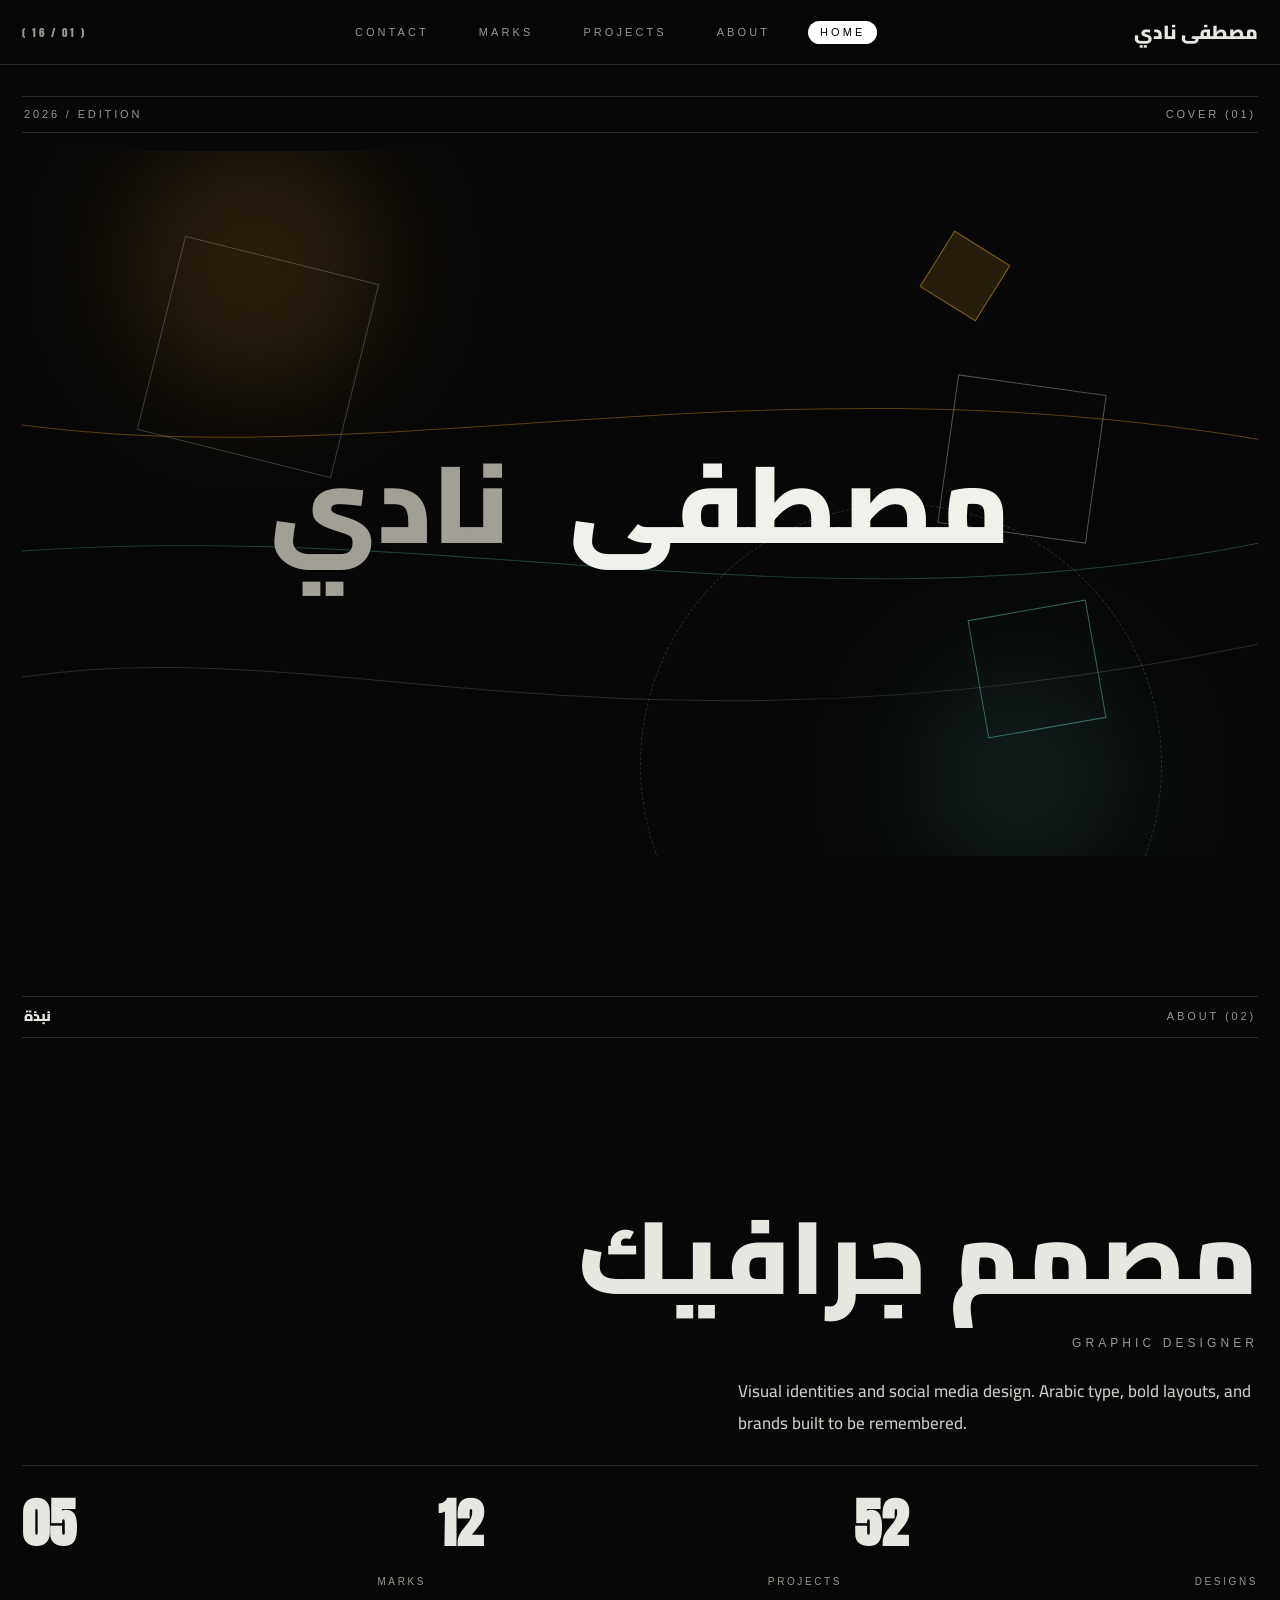
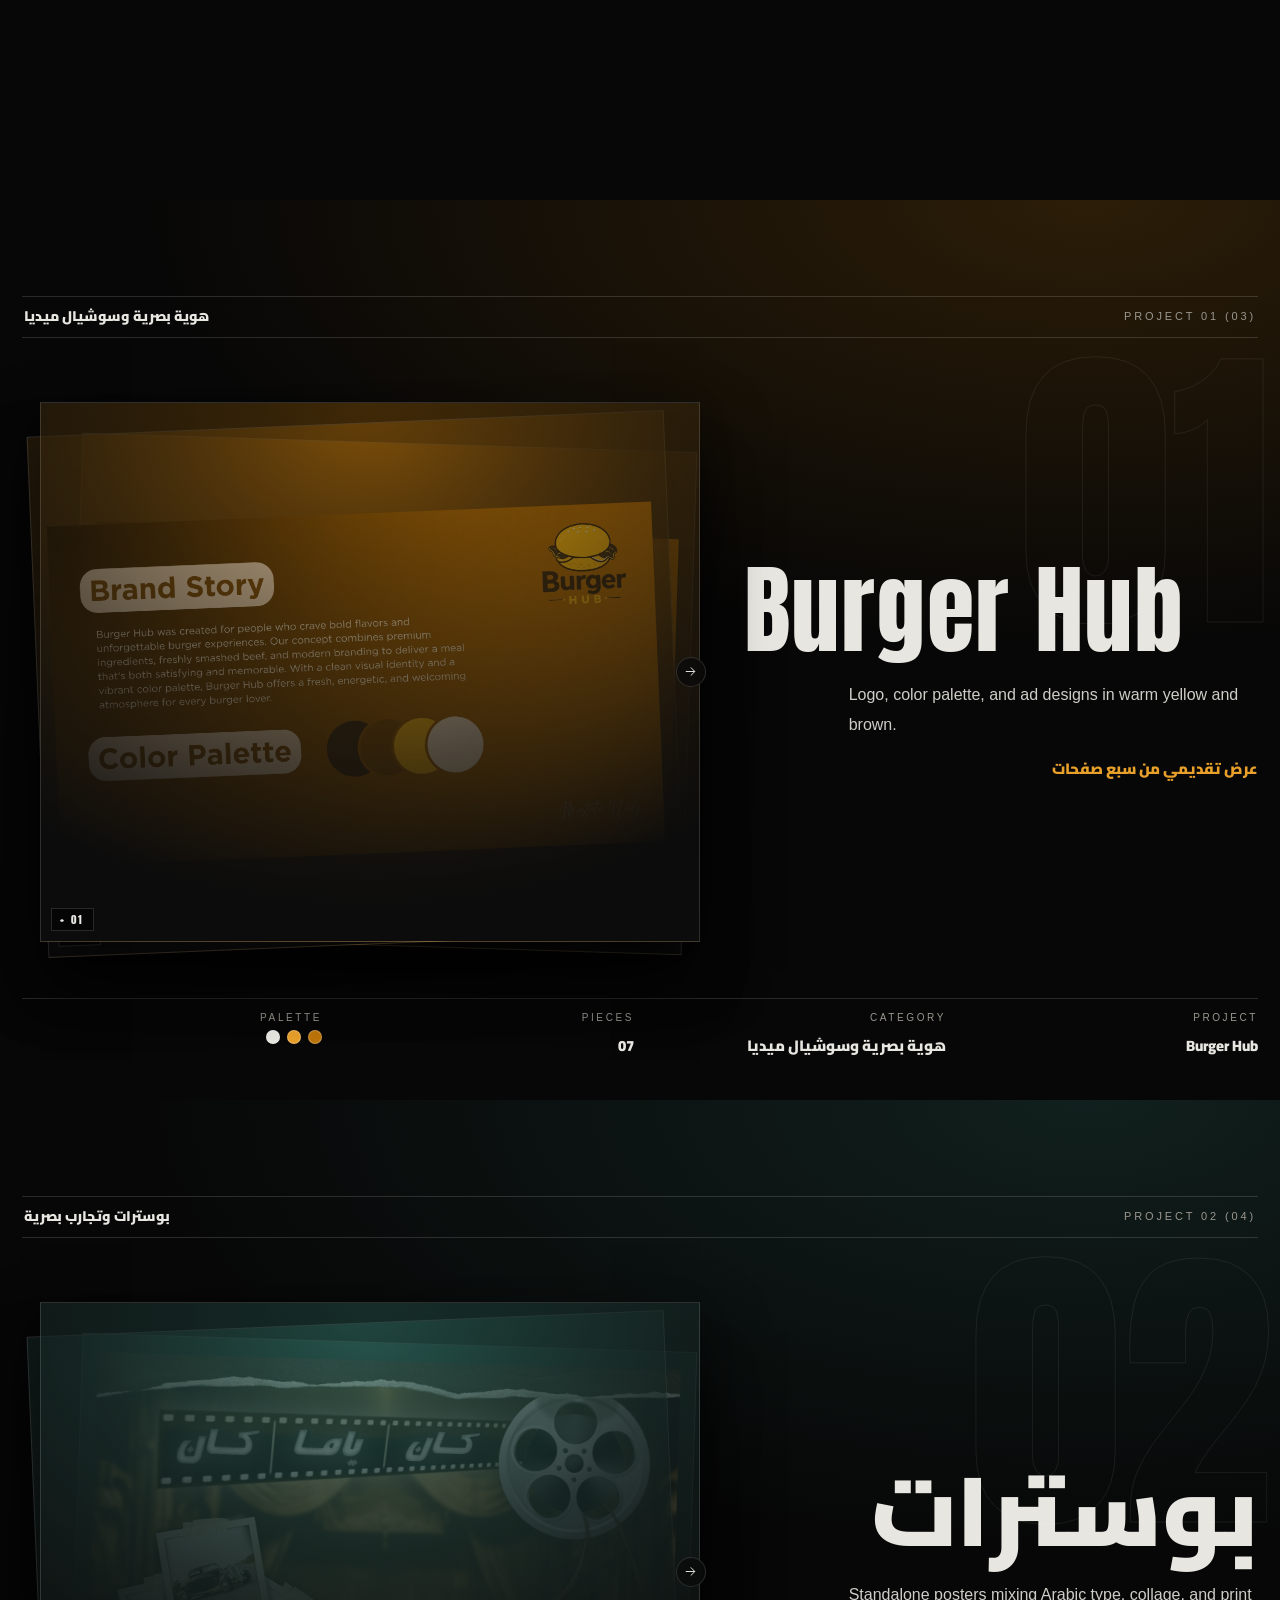
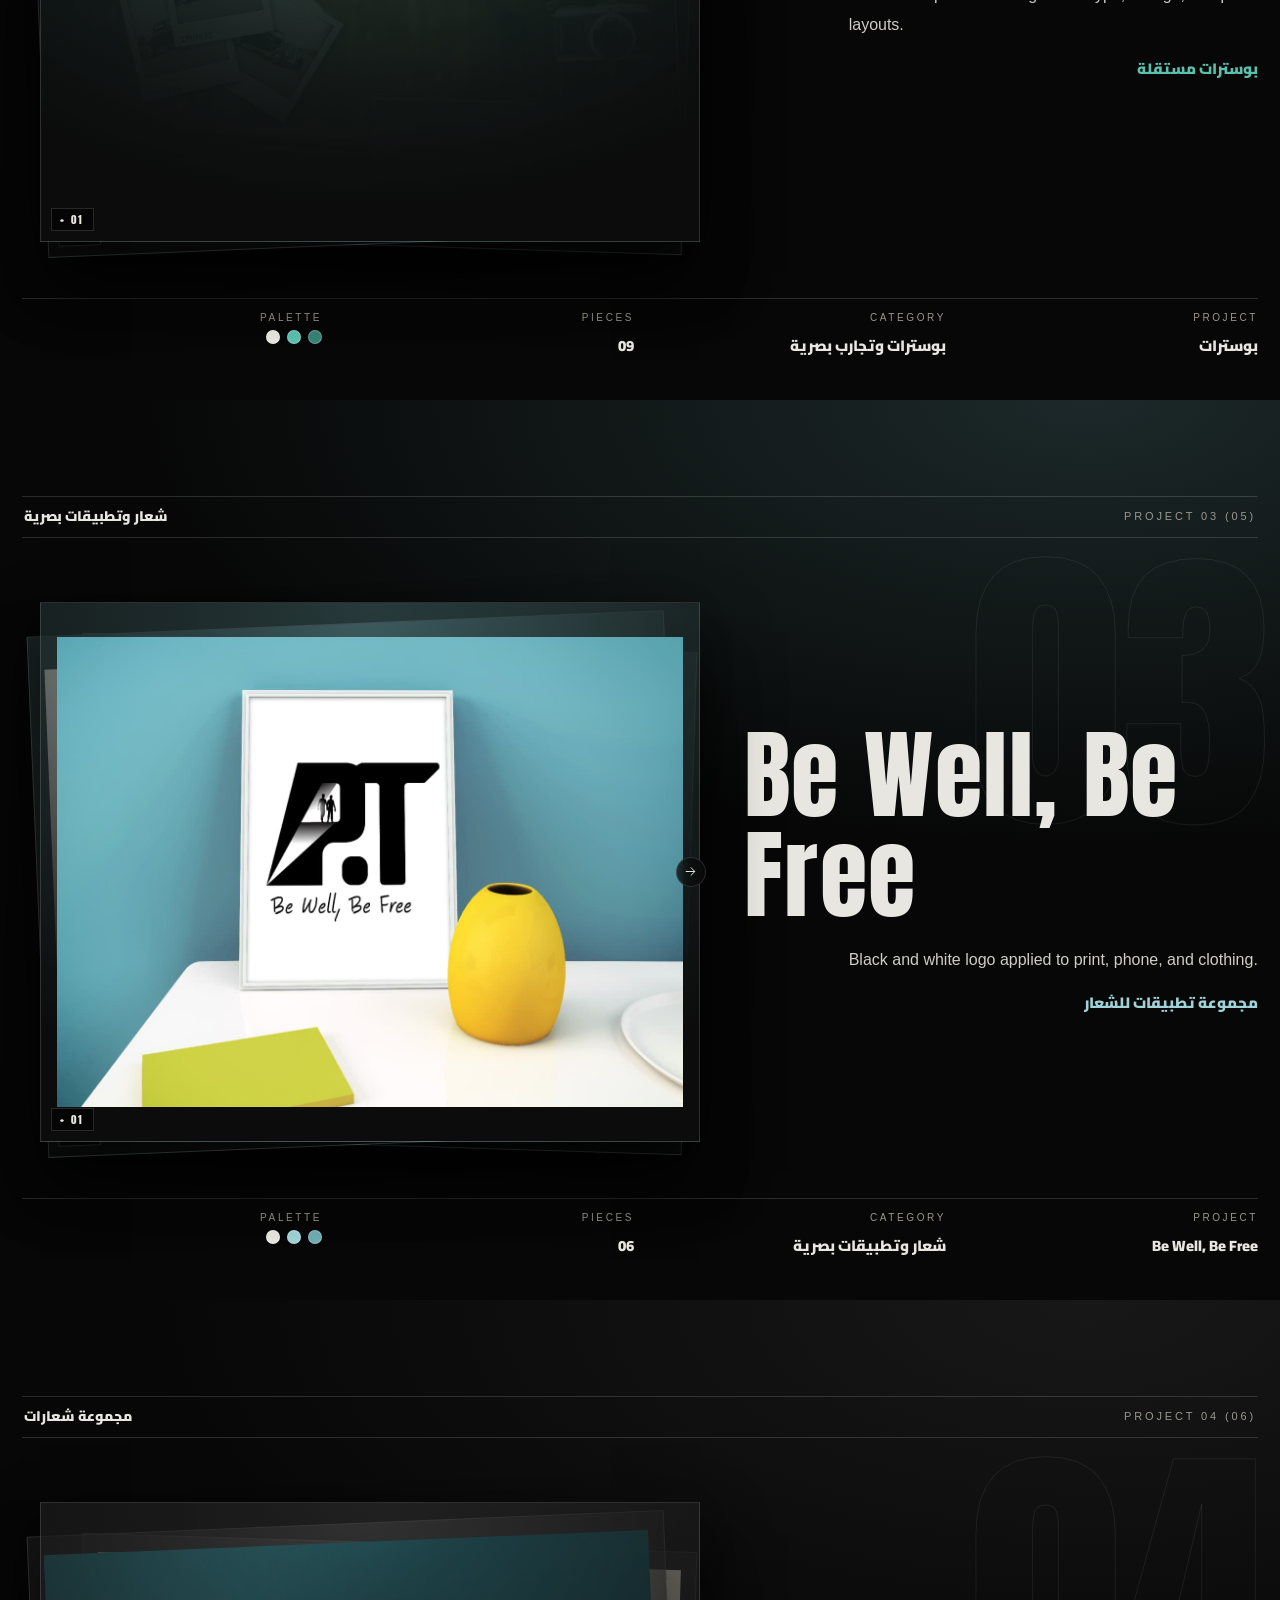
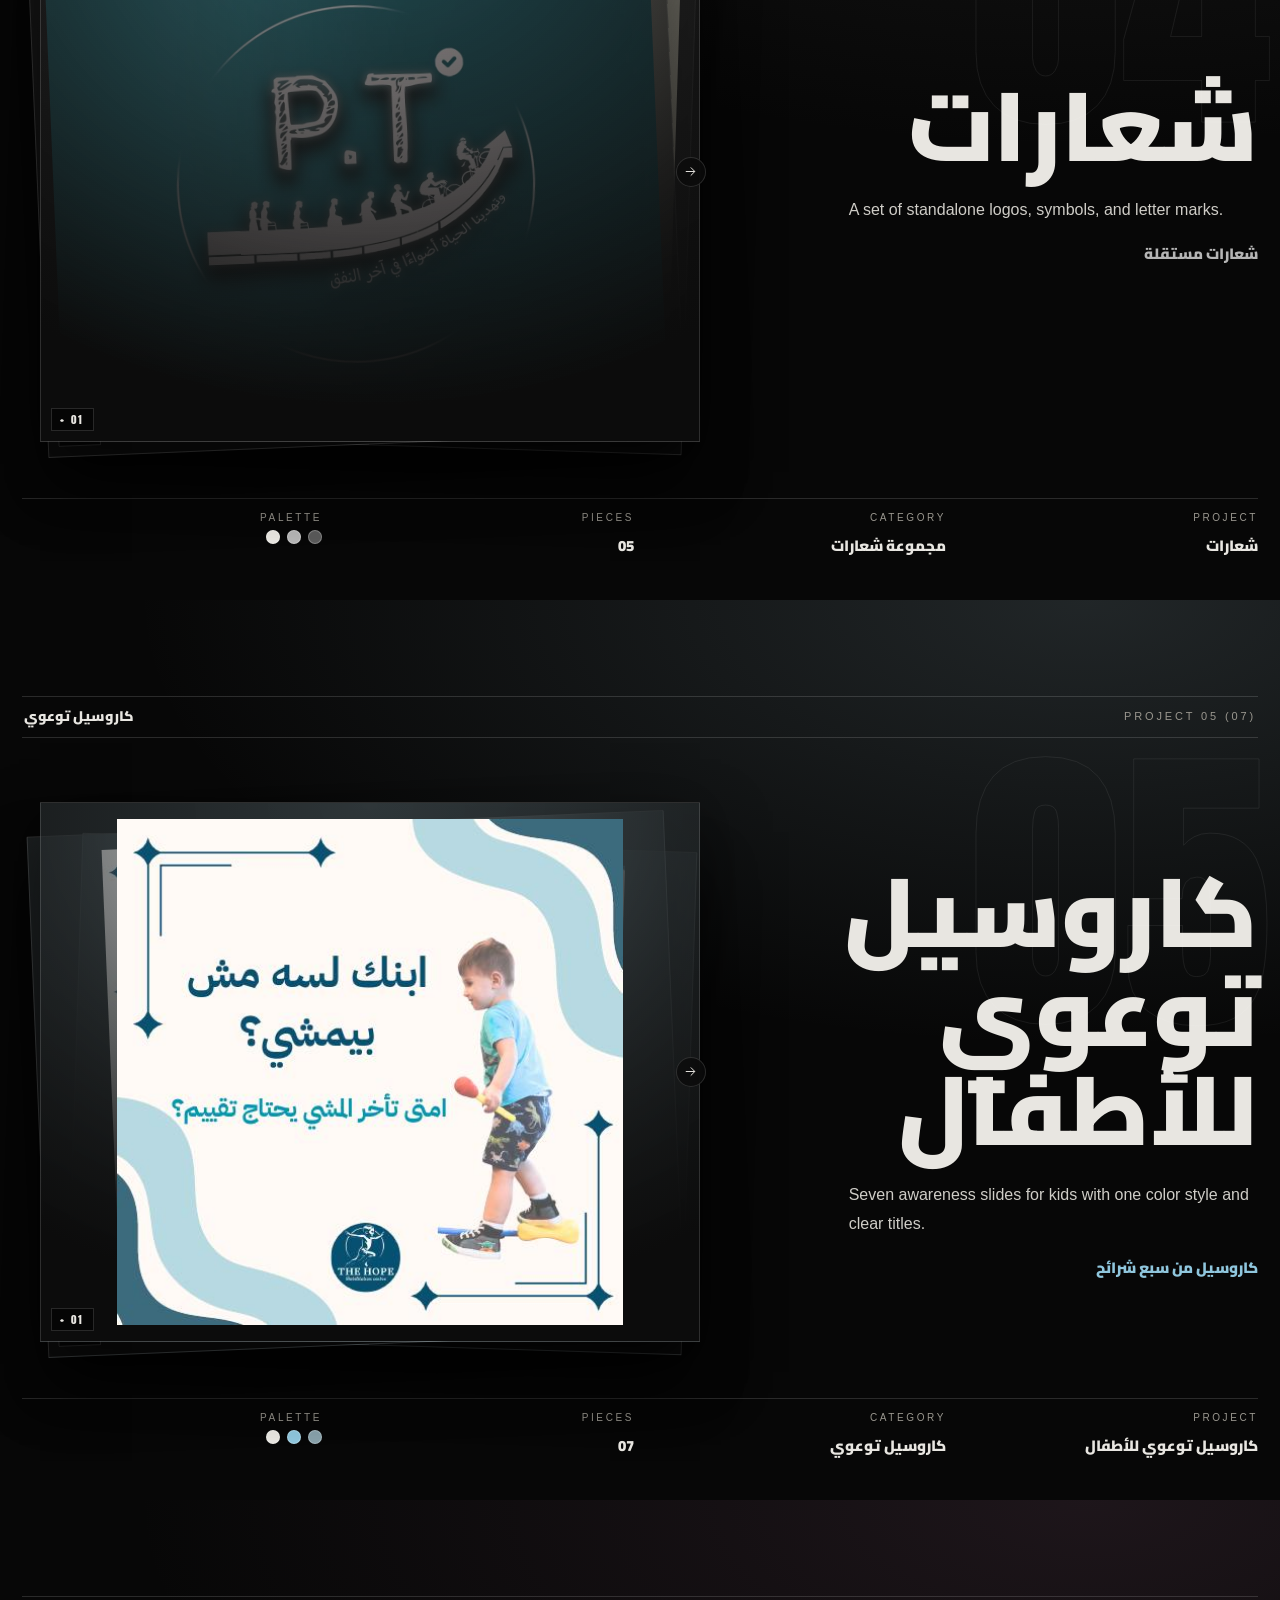
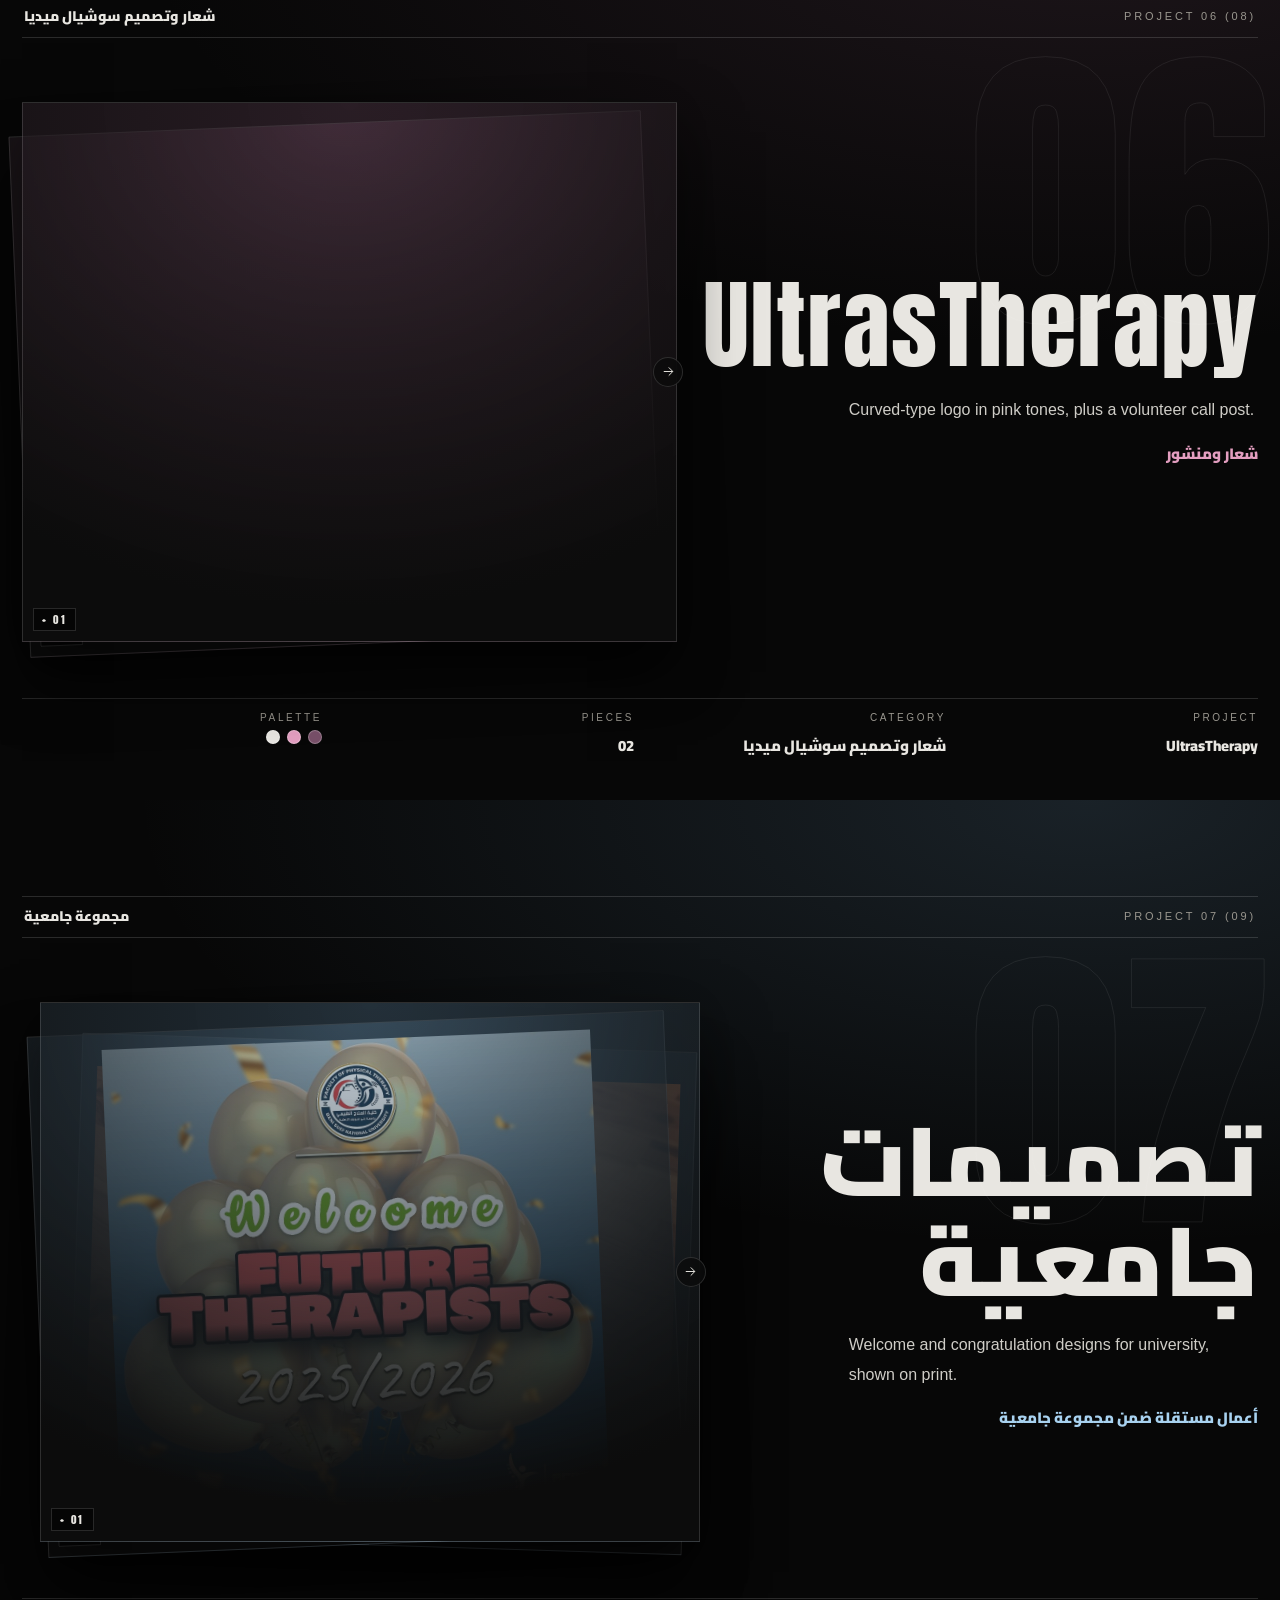
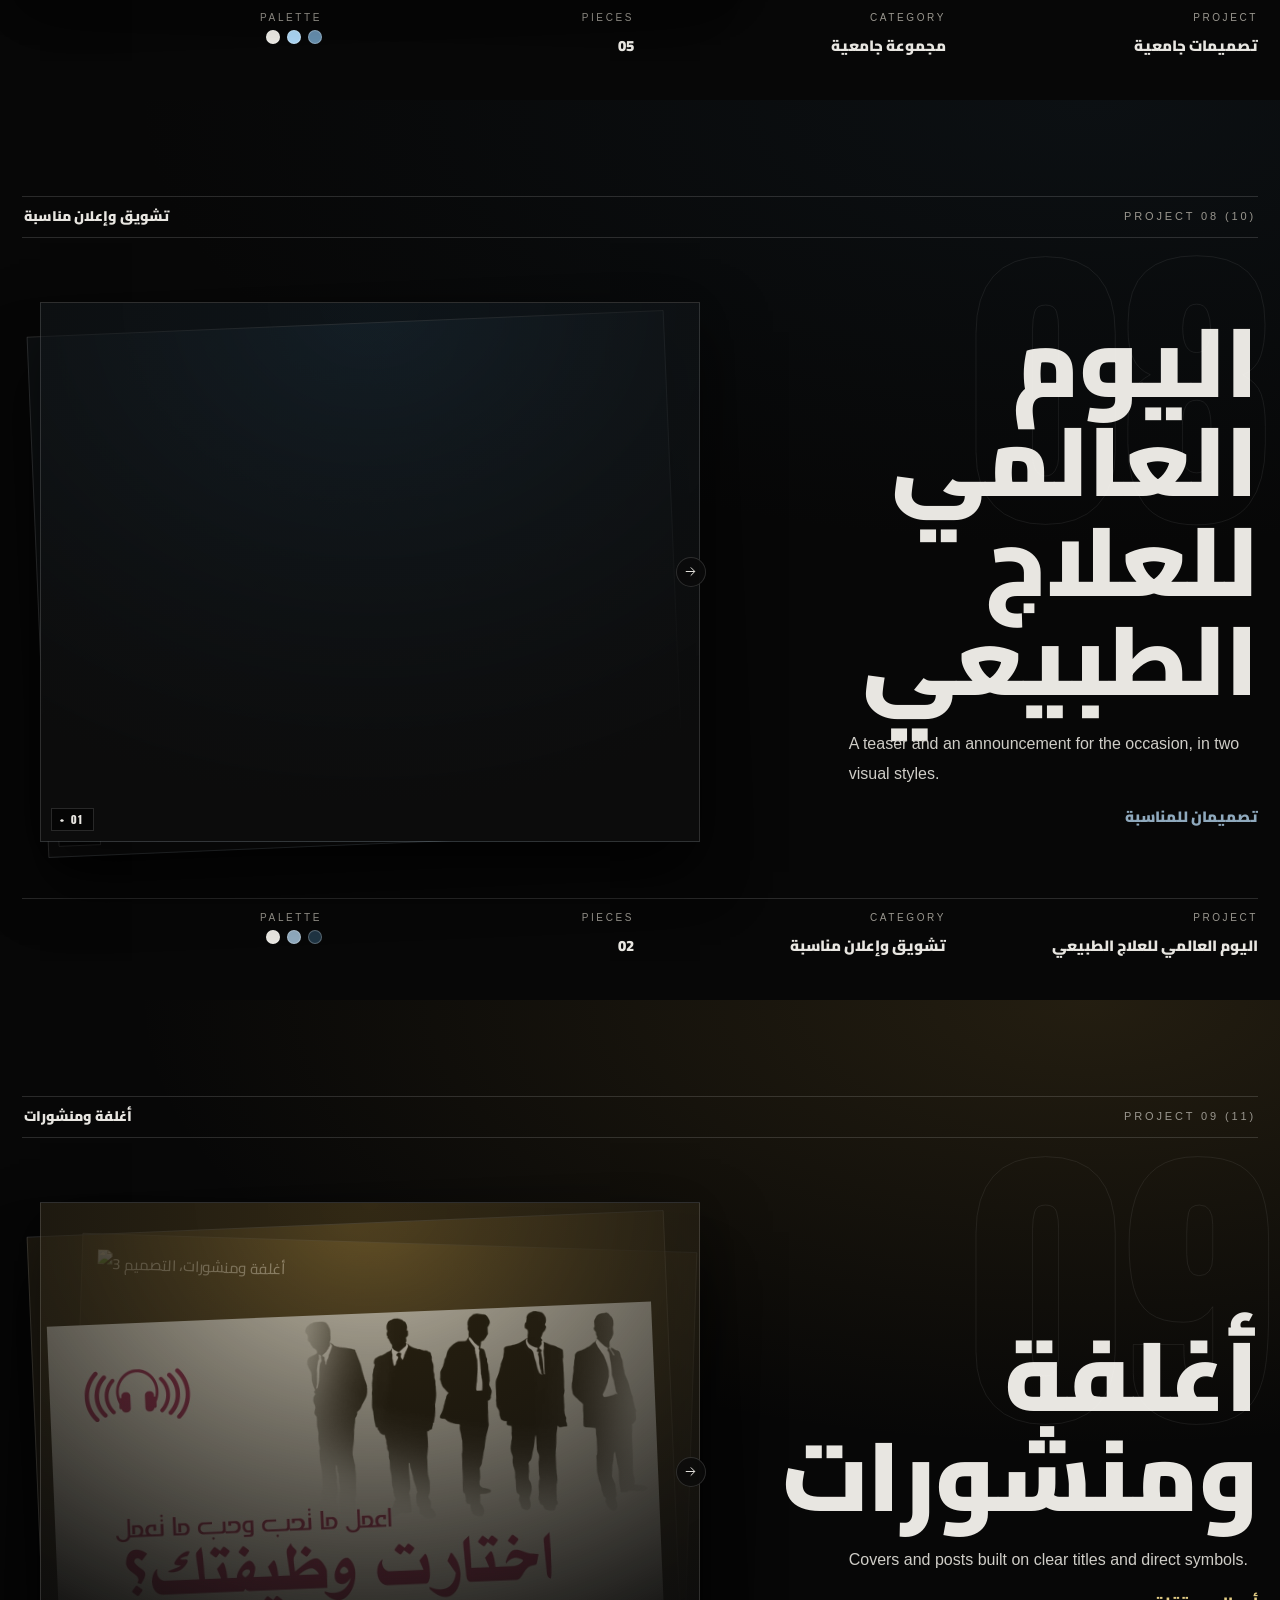
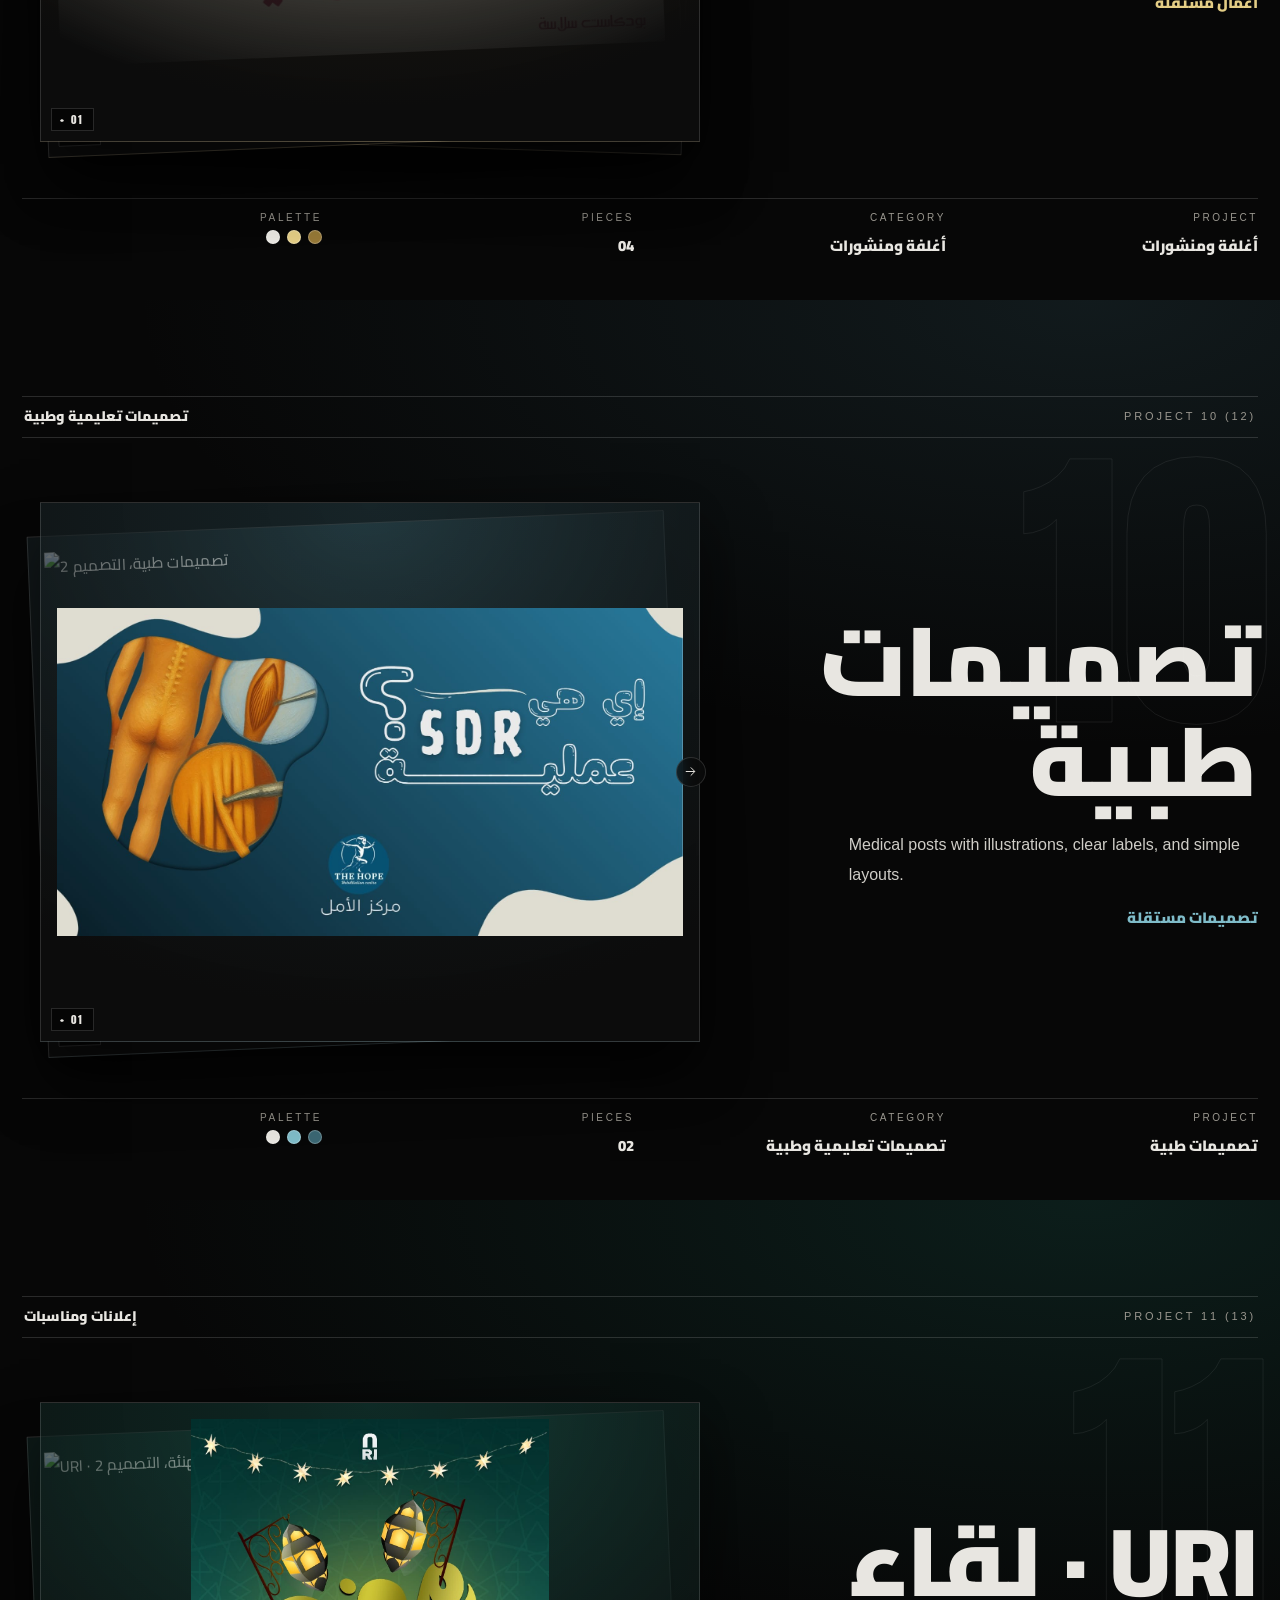
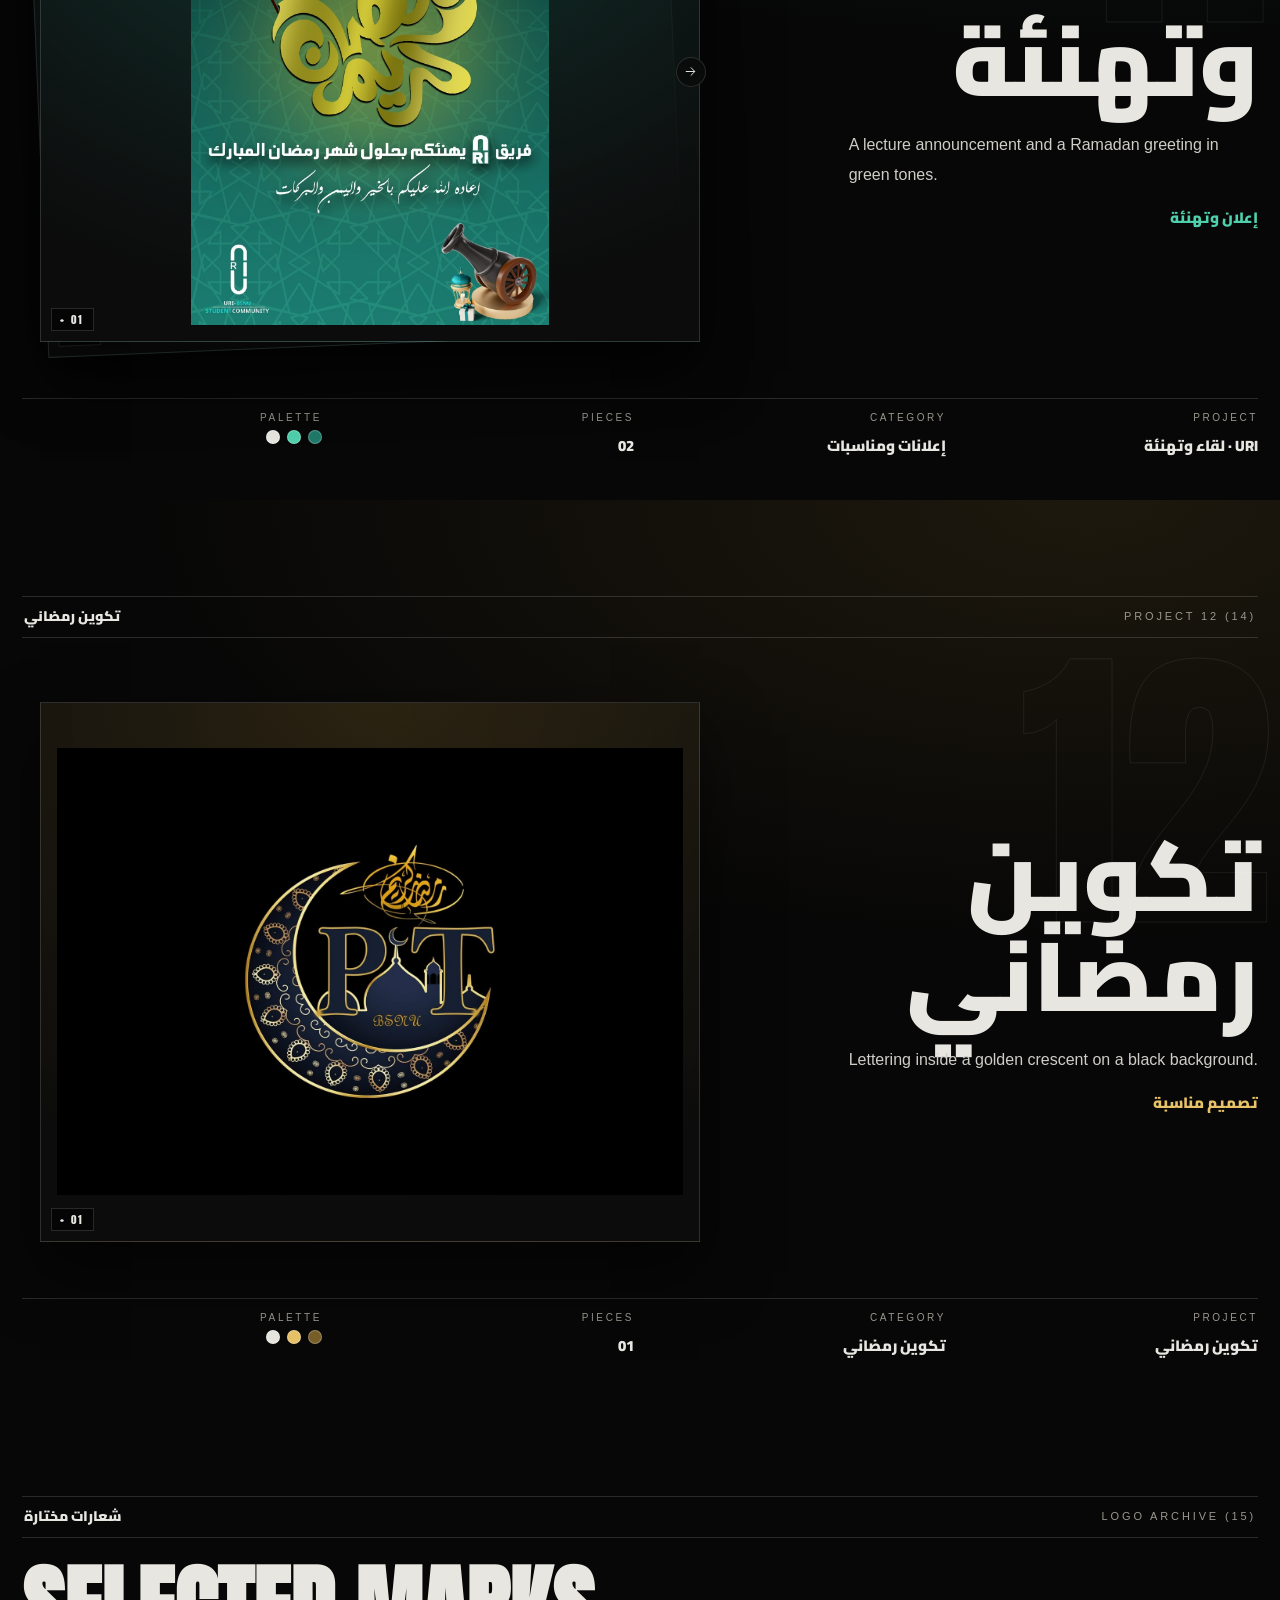
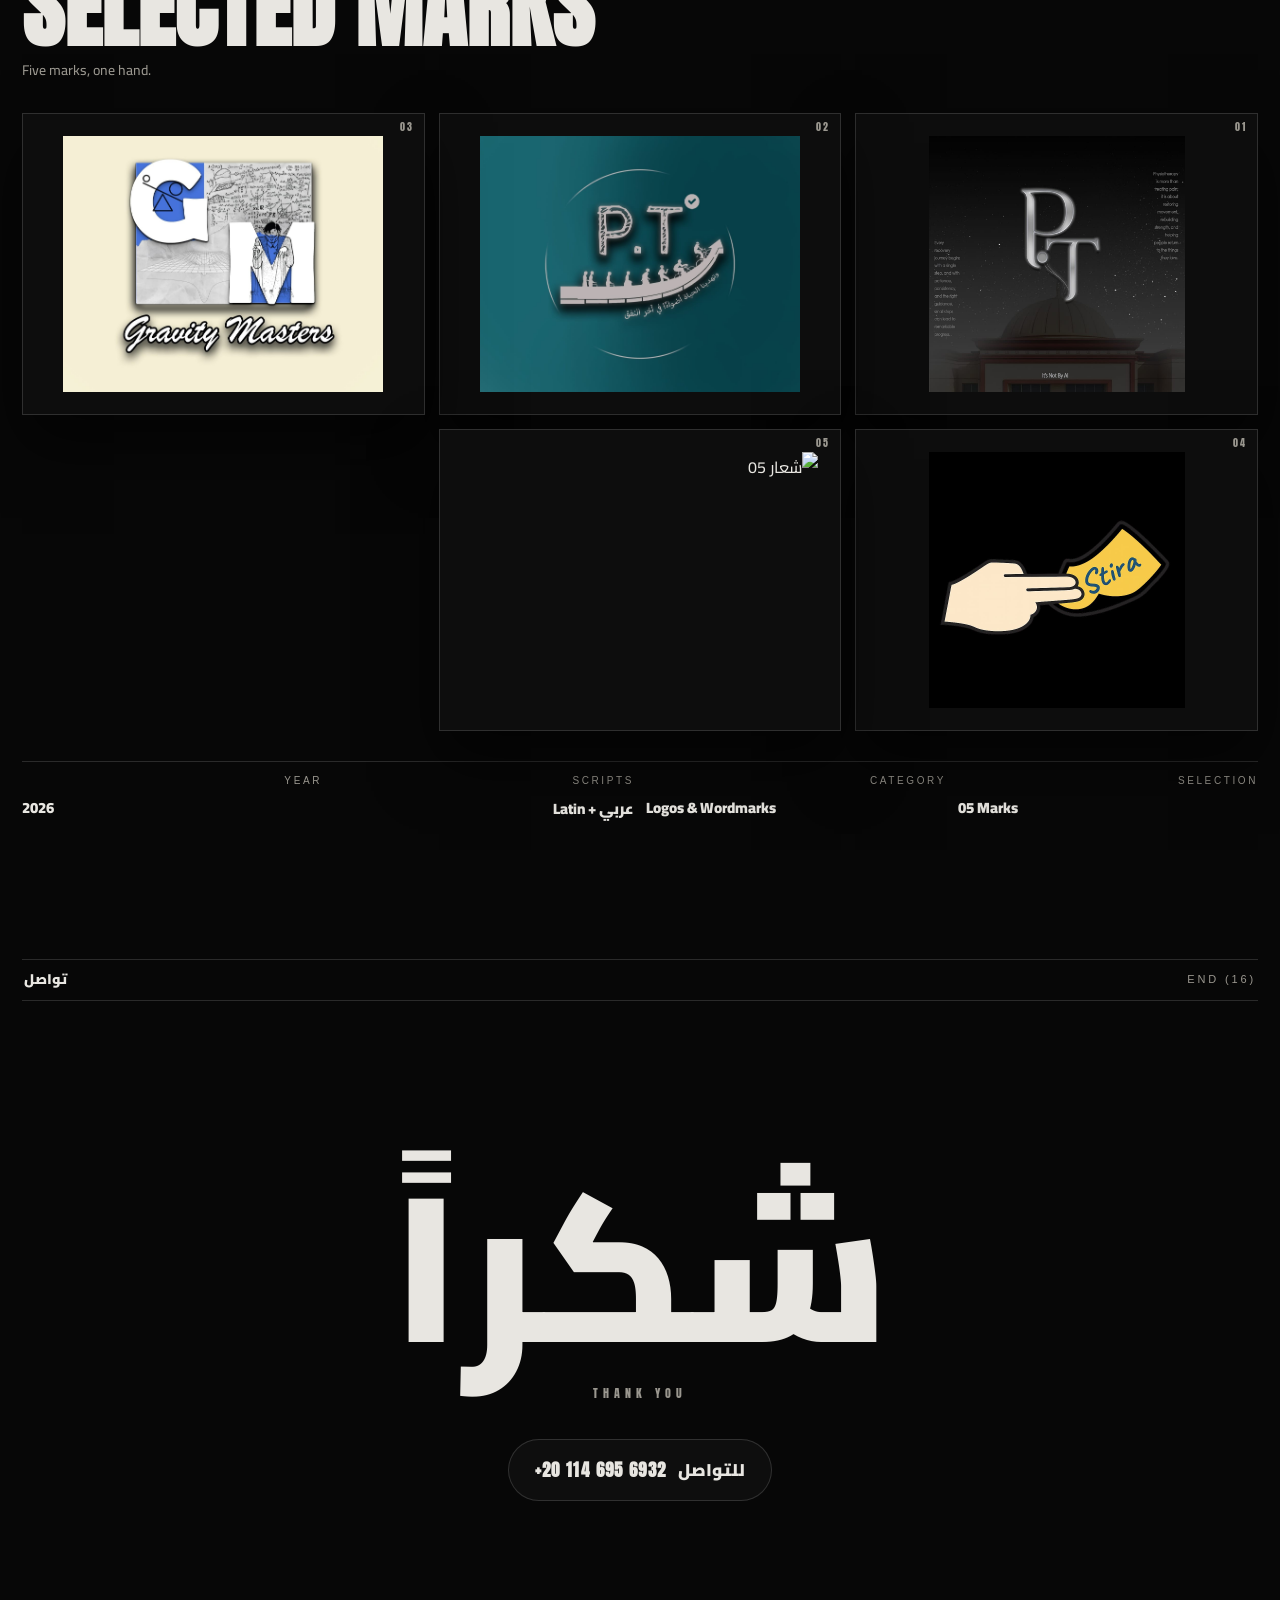
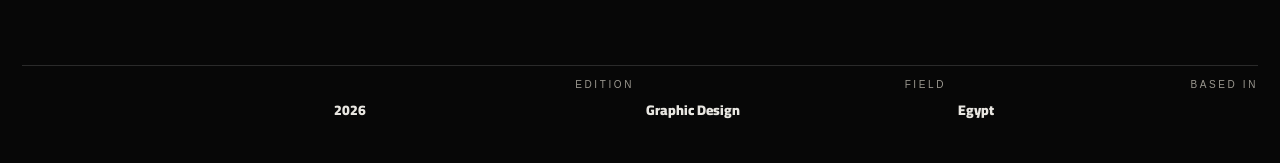
==== commit 505935cc: "v2: smaller arrow, fix cover name, less name repetition, reversed swipe" ====
--- a/v2/index.html
+++ b/v2/index.html
@@ -65,9 +65,10 @@
   transform:rotate(8deg);pointer-events:none;animation:fFloat2 10s ease-in-out infinite}
 @keyframes fFloat2{50%{transform:rotate(8deg) translateY(-10px)}}
 .hero-type{position:relative;z-index:2;text-align:center;padding:10px 0}
-.ht-name{margin:0;font-weight:900;font-size:clamp(52px,8.5vw,128px);line-height:1.15}
-.ht-name .l1{background:linear-gradient(180deg,#fff 25%,#8f8d88 95%);-webkit-background-clip:text;background-clip:text;color:transparent}
-.ht-name .l2{color:#84827b;margin-inline-start:.32em}
+.ht-name{margin:0;font-weight:900;font-size:clamp(52px,8.5vw,128px);line-height:1.35;padding:.1em .3em;overflow:visible}
+.ht-name .l1{color:#f2f0ea}
+.ht-name .l2{color:#a29f97;margin-inline-start:.32em}
+.ht-name span{display:inline-block;padding:0 .12em;overflow:visible}
 @media (prefers-reduced-motion:reduce){.hg-orb,.hg-ring,.hg-frame,.hg-front{animation:none}}
 /* ---------- about ---------- */
 #about .ghost{position:absolute;top:120px;inset-inline:0;text-align:center;font-weight:900;
@@ -98,11 +99,11 @@
 .dk-card img{position:absolute;inset:0;width:100%;height:100%;padding:16px;object-fit:contain;-webkit-user-drag:none;user-select:none}
 .dk-card figcaption{position:absolute;bottom:10px;left:10px;z-index:2;font:11px/1 Anton,Arial,sans-serif;letter-spacing:.2em;
   background:rgba(0,0,0,.62);padding:5px 8px;border:1px solid var(--line)}
-.dk-next{position:absolute;top:50%;right:-14px;transform:translateY(-50%);z-index:60;width:46px;height:46px;border-radius:50%;
+.dk-next{position:absolute;top:50%;right:-6px;transform:translateY(-50%);z-index:60;width:30px;height:30px;border-radius:50%;
   border:1px solid var(--line);background:rgba(10,10,10,.72);backdrop-filter:blur(6px);-webkit-backdrop-filter:blur(6px);
-  display:flex;align-items:center;justify-content:center;cursor:pointer;padding:0;animation:dkNudge 1.9s ease-in-out infinite}
-.dk-next svg{width:20px;height:20px;stroke:#e8e6e1;stroke-width:2;fill:none;stroke-linecap:round;stroke-linejoin:round}
-@keyframes dkNudge{50%{transform:translateY(-50%) translateX(6px)}}
+  display:flex;align-items:center;justify-content:center;cursor:pointer;padding:0;animation:dkNudge 2.8s ease-in-out infinite;transition:background .3s,transform .3s}
+.dk-next svg{width:13px;height:13px;stroke:#e8e6e1;stroke-width:1.8;fill:none;stroke-linecap:round;stroke-linejoin:round}
+@keyframes dkNudge{50%{transform:translateY(-50%) translateX(3px)}}
 @media (prefers-reduced-motion:reduce){.dk-next{animation:none}.dk-card{transition:none}}
 /* ---------- marks ---------- */
 #marks .grid{display:grid;grid-template-columns:repeat(3,1fr);gap:14px;flex:1;align-content:center;padding:30px 0}
@@ -184,9 +185,8 @@
 
 <section id="about" data-sec="02">
   <div class="rule-head rv"><span>(02) ABOUT</span><span class="rh-r">نبذة</span></div>
-  <div class="ghost" aria-hidden="true">مصطفى نادي</div>
   <div class="about-mid">
-    <h2 class="rv">مصطفى نادي</h2>
+    <h2 class="rv">مصمم جرافيك</h2>
     <p class="role rv">GRAPHIC DESIGNER</p>
     <p class="about-line rv" dir="ltr">Visual identities and social media design. Arabic type, bold layouts, and brands built to be remembered.</p>
     <div class="stats rv">
@@ -524,11 +524,9 @@
   <div class="mid">
     <div class="tnx rv">شكراً</div>
     <div class="tnx-sub rv">THANK YOU</div>
-    <div class="tnx-name rv">مصطفى نادي</div>
     <a class="tnx-tel rv" href="tel:+201146956932"><span>للتواصل</span><bdi dir="ltr">+20 114 695 6932</bdi></a>
   </div>
   <footer class="rv">
-    <div><span class="m-l">NAME</span><span class="m-v">مصطفى نادي</span></div>
     <div><span class="m-l">BASED IN</span><span class="m-v" style="direction:ltr;display:block;text-align:start">Egypt</span></div>
     <div><span class="m-l">FIELD</span><span class="m-v" style="direction:ltr;display:block;text-align:start">Graphic Design</span></div>
     <div><span class="m-l">EDITION</span><span class="m-v" style="direction:ltr;display:block;text-align:start">2026</span></div>
@@ -565,7 +563,7 @@
 var tick=false;
 addEventListener('scroll',function(){if(!tick){tick=true;requestAnimationFrame(function(){onScroll();tick=false})}},{passive:true});
 onScroll();
-/* stacked-card decks: manual right swipe dismisses front card, arrow cue, no auto motion */
+/* stacked-card decks: manual left swipe dismisses front card, arrow cue, no auto motion */
 var decks=Array.prototype.slice.call(document.querySelectorAll('[data-deck]'));
 function layoutDeck(d){
   d._cards.forEach(function(c,i){
@@ -582,7 +580,7 @@
   d._anim=true;
   var f=d._cards[0];
   f.style.transition='transform .48s cubic-bezier(.3,.75,.35,1),opacity .48s';
-  f.style.transform='translate(135%,-8%) rotate(15deg)';
+  f.style.transform='translate(-135%,-8%) rotate(-15deg)';
   f.style.opacity='0';
   setTimeout(function(){
     f.style.transition='none';
@@ -618,7 +616,7 @@
     if(!d._drag)return;d._drag=false;
     var f=d._cards[0];f.classList.remove('drag');
     var th=Math.min(110,d.clientWidth*.24);
-    if(d._dx>th){advanceDeck(d)}
+    if(d._dx<-th){advanceDeck(d)}
     else{
       f.style.transition='transform .45s cubic-bezier(.25,.8,.3,1),opacity .45s';
       f.style.transform='translate(0px,0px) rotate(0deg) scale(1)';f.style.opacity='1';
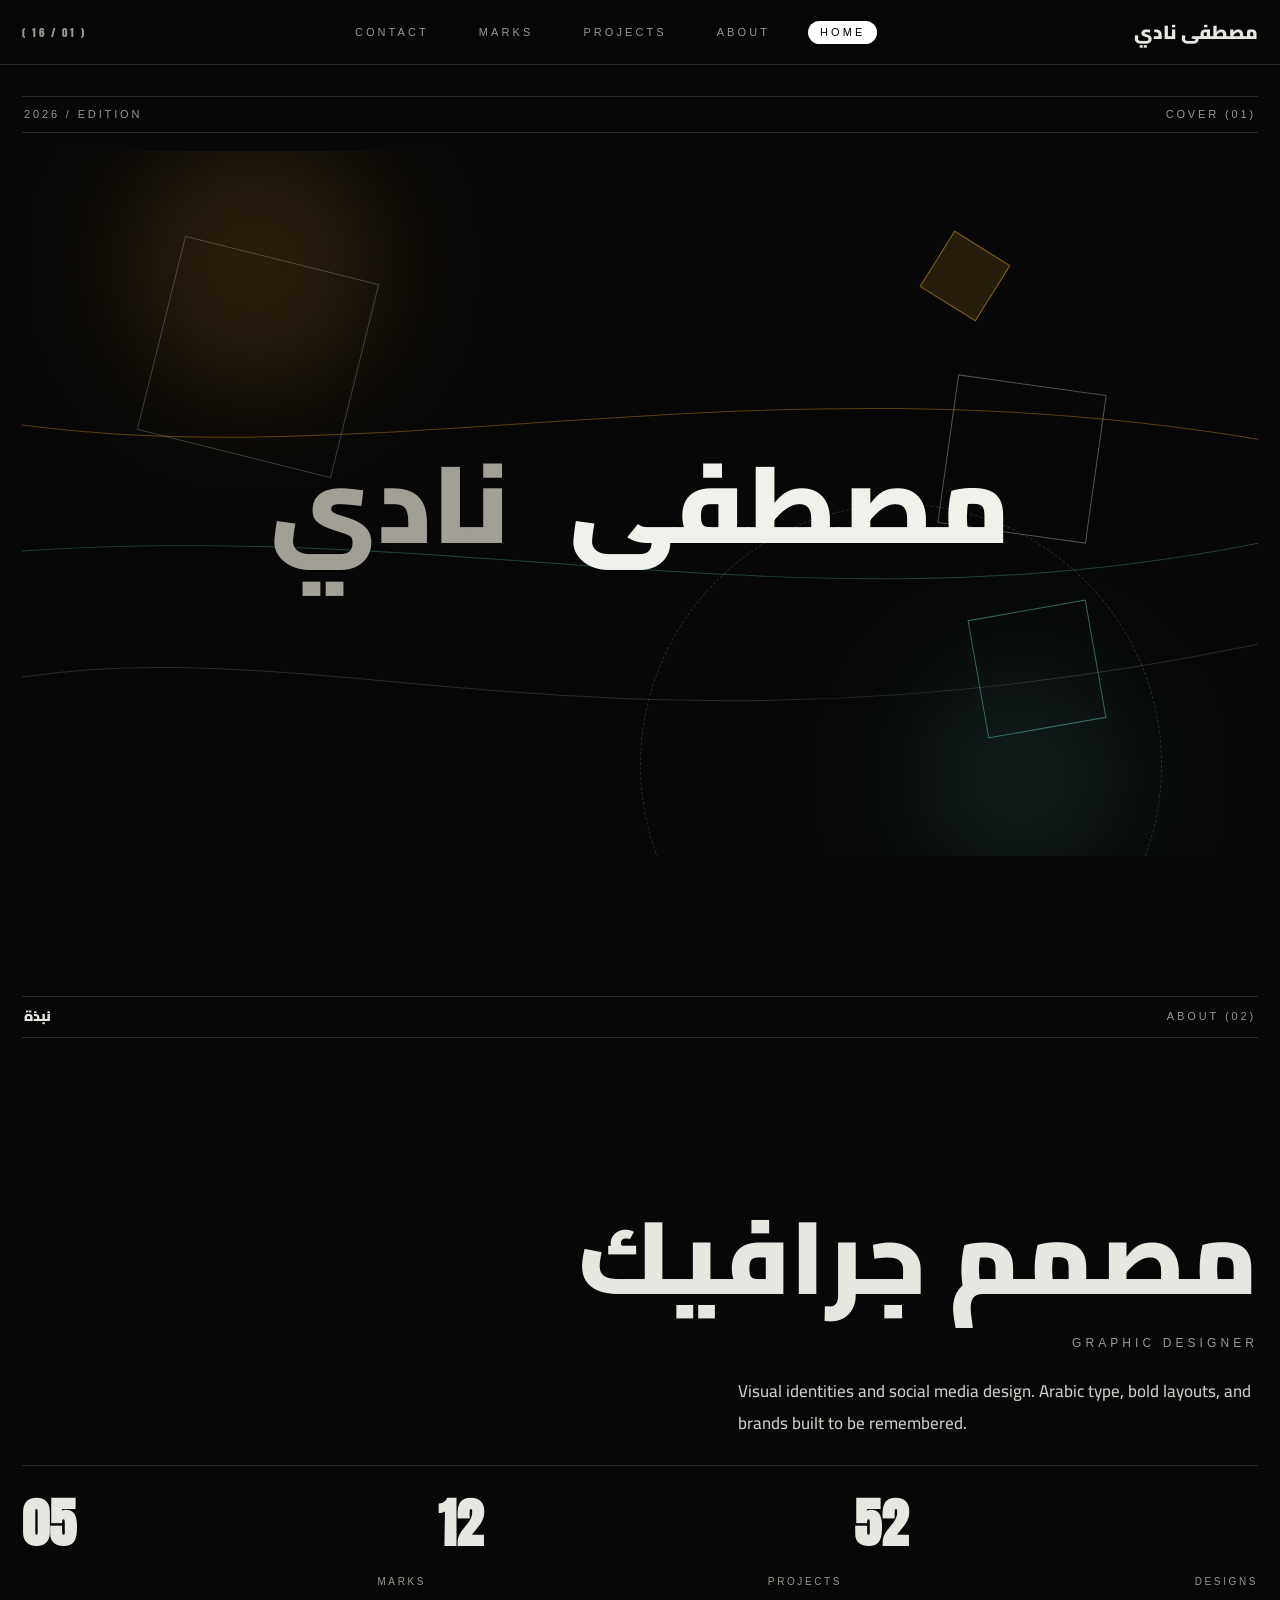
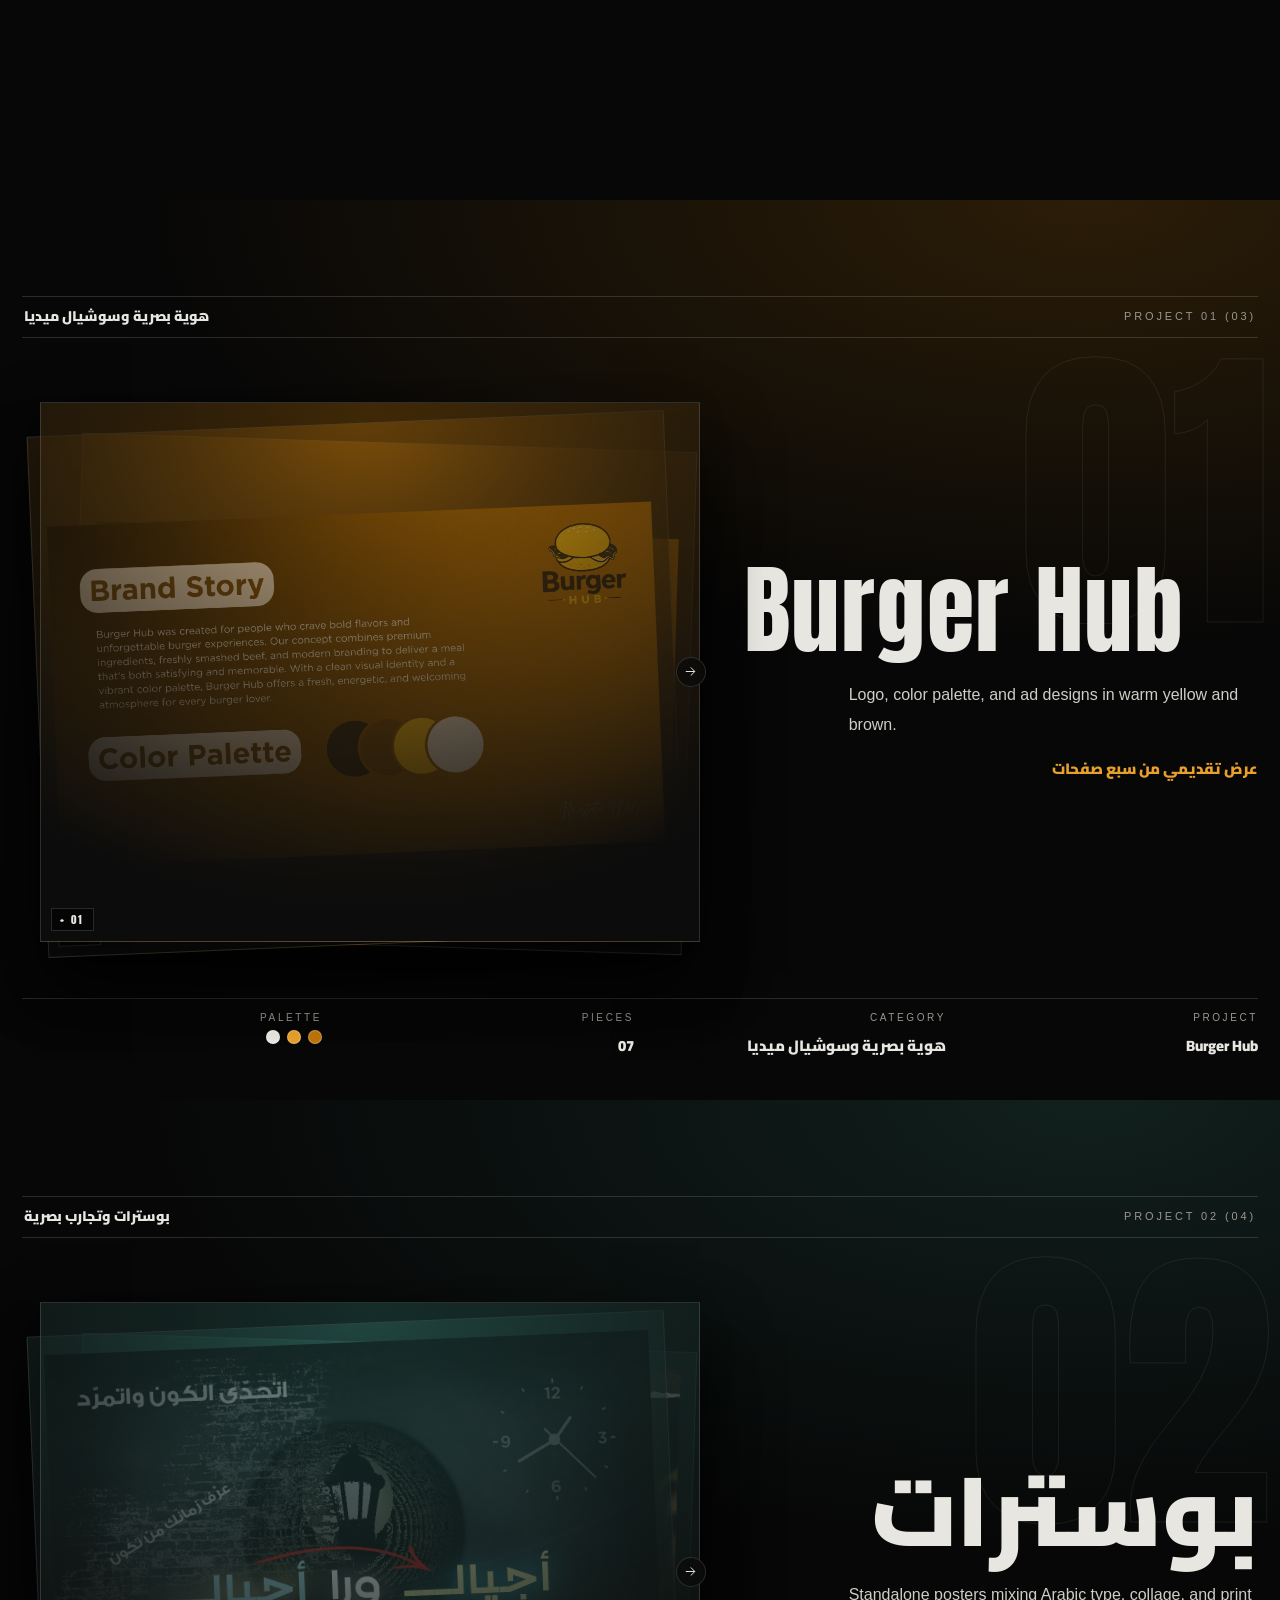
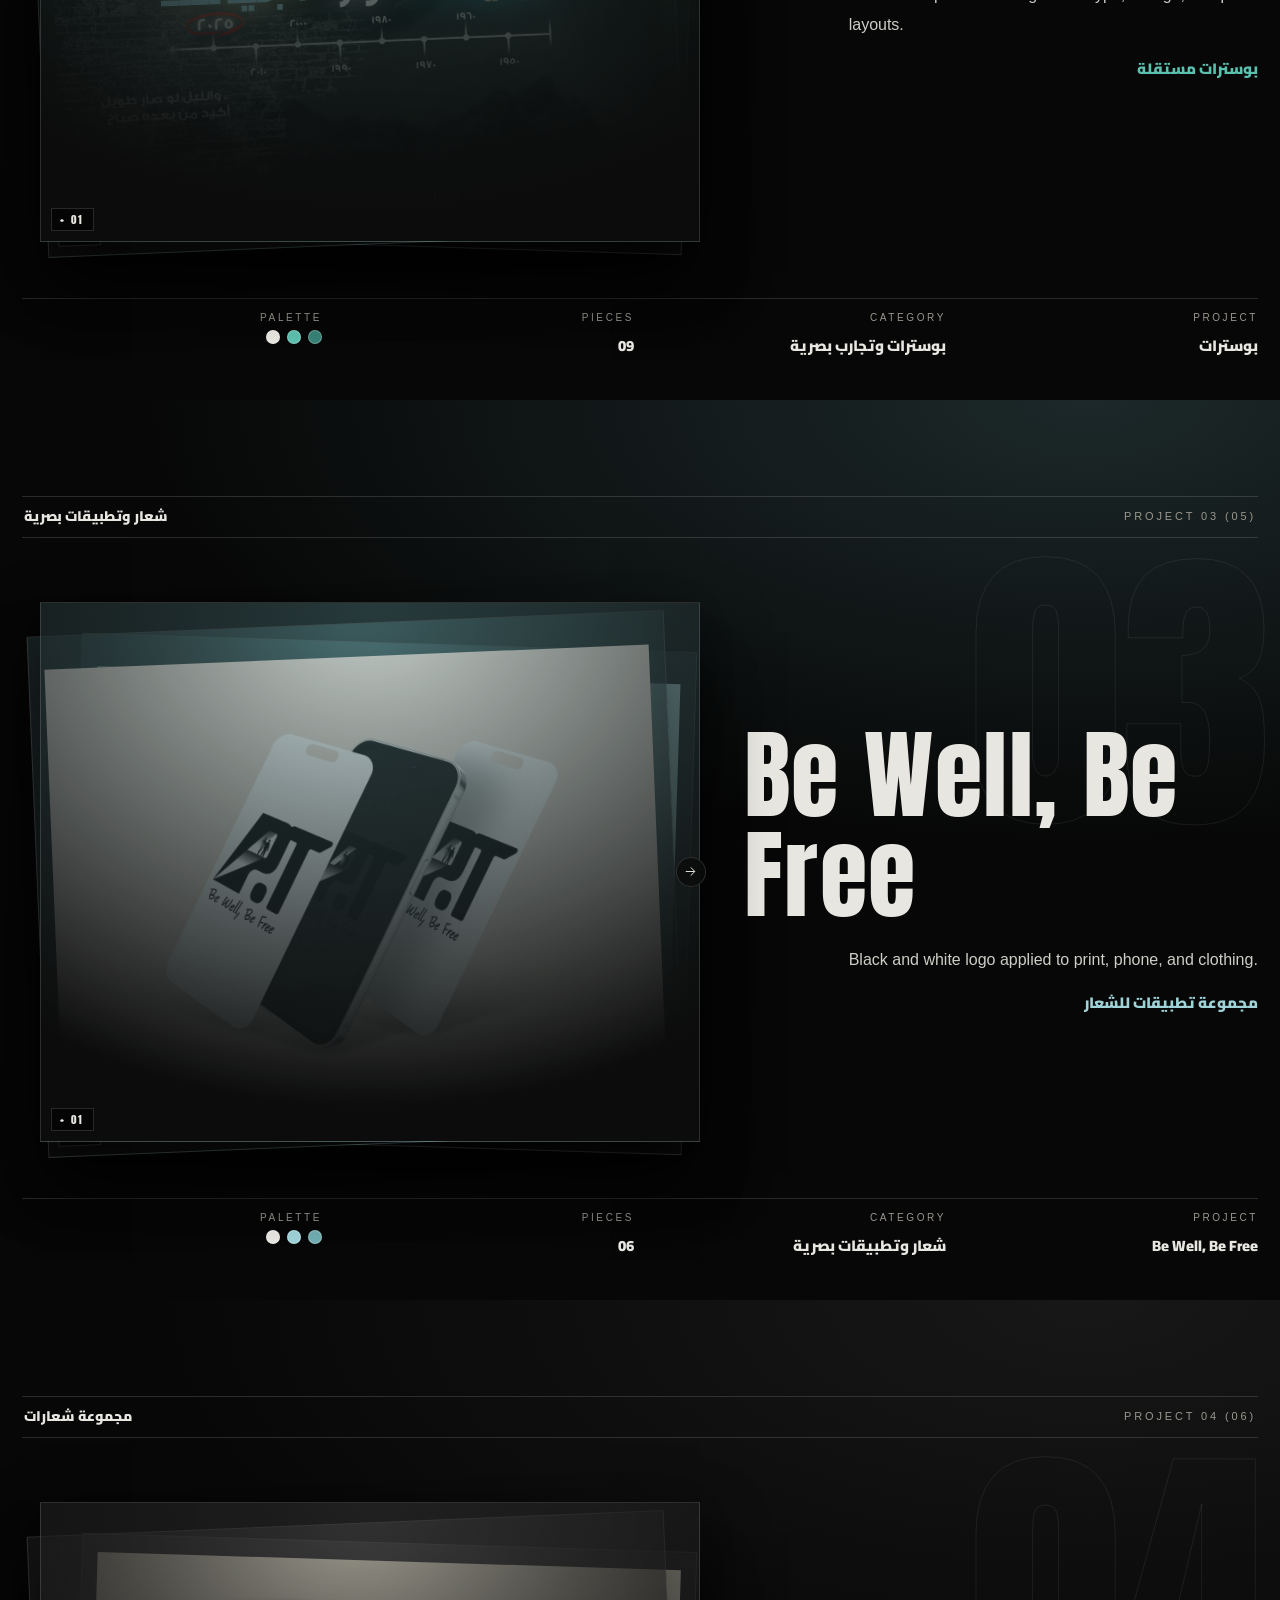
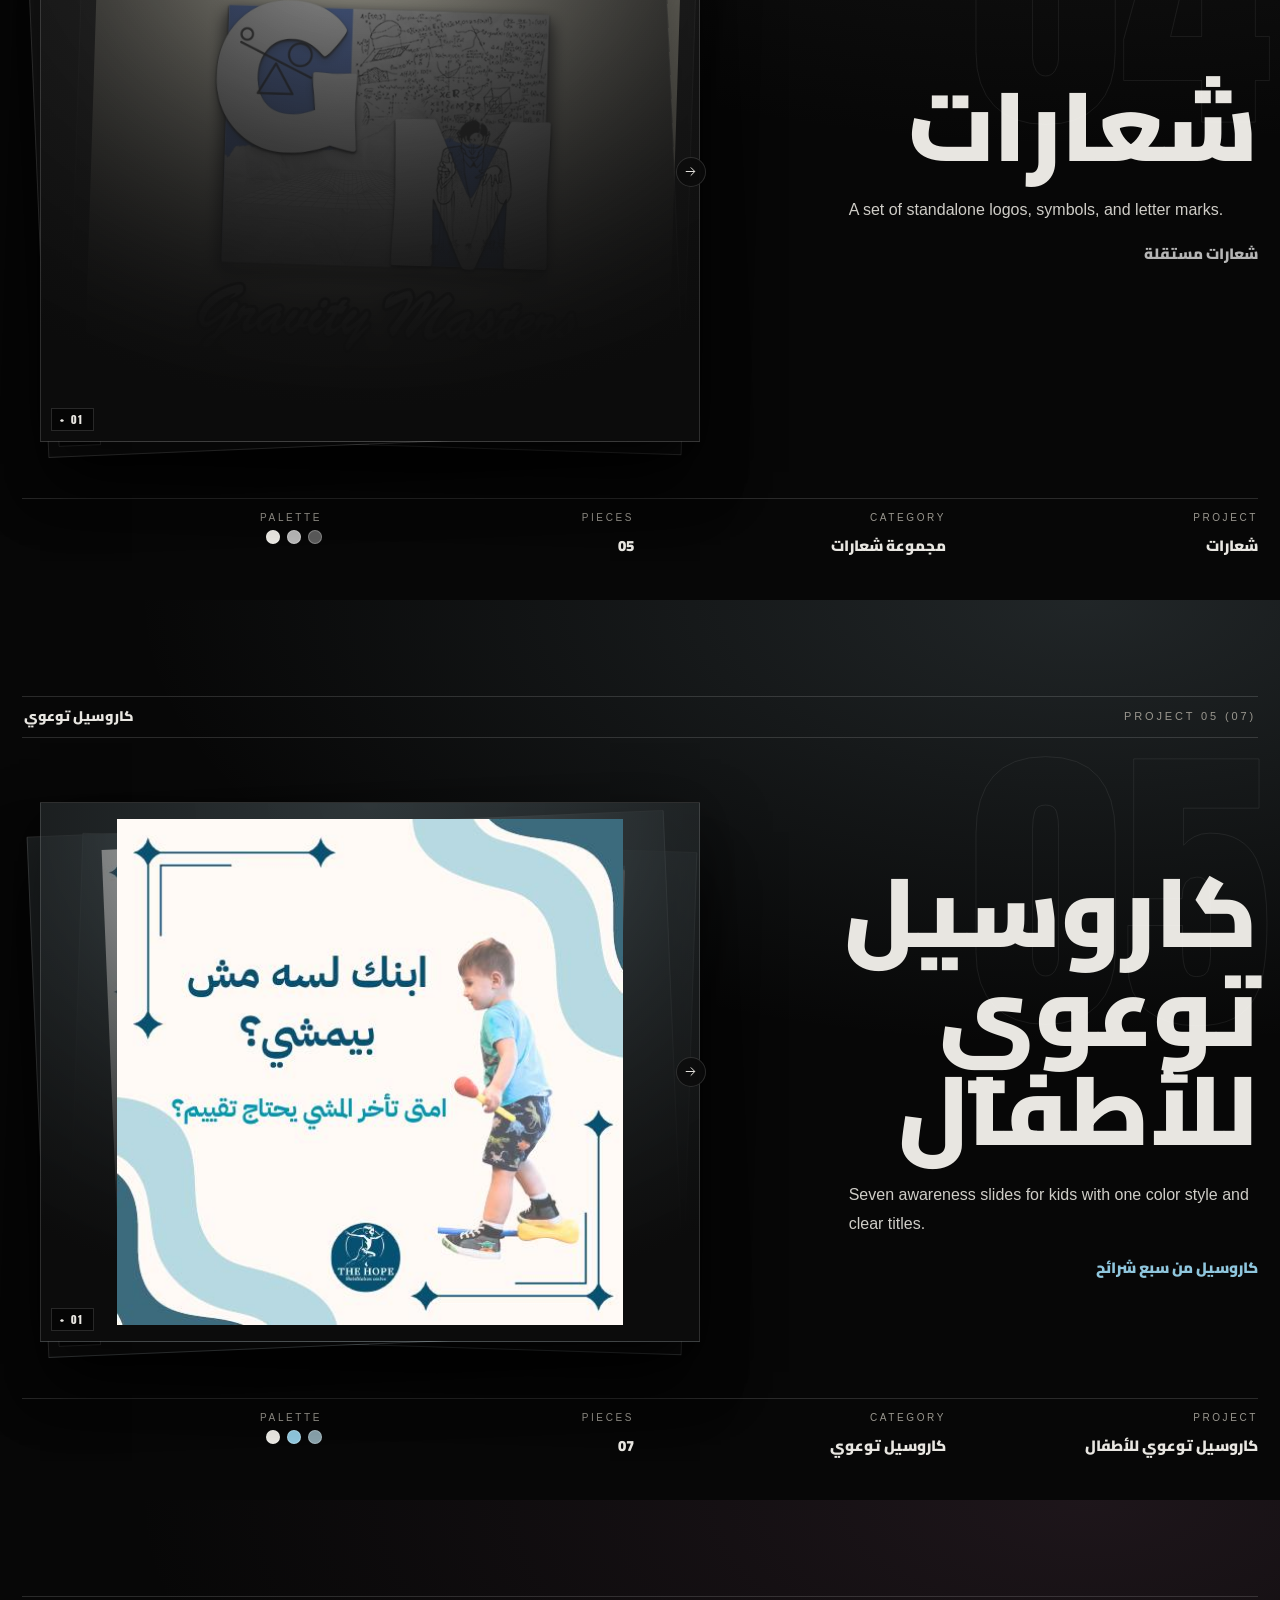
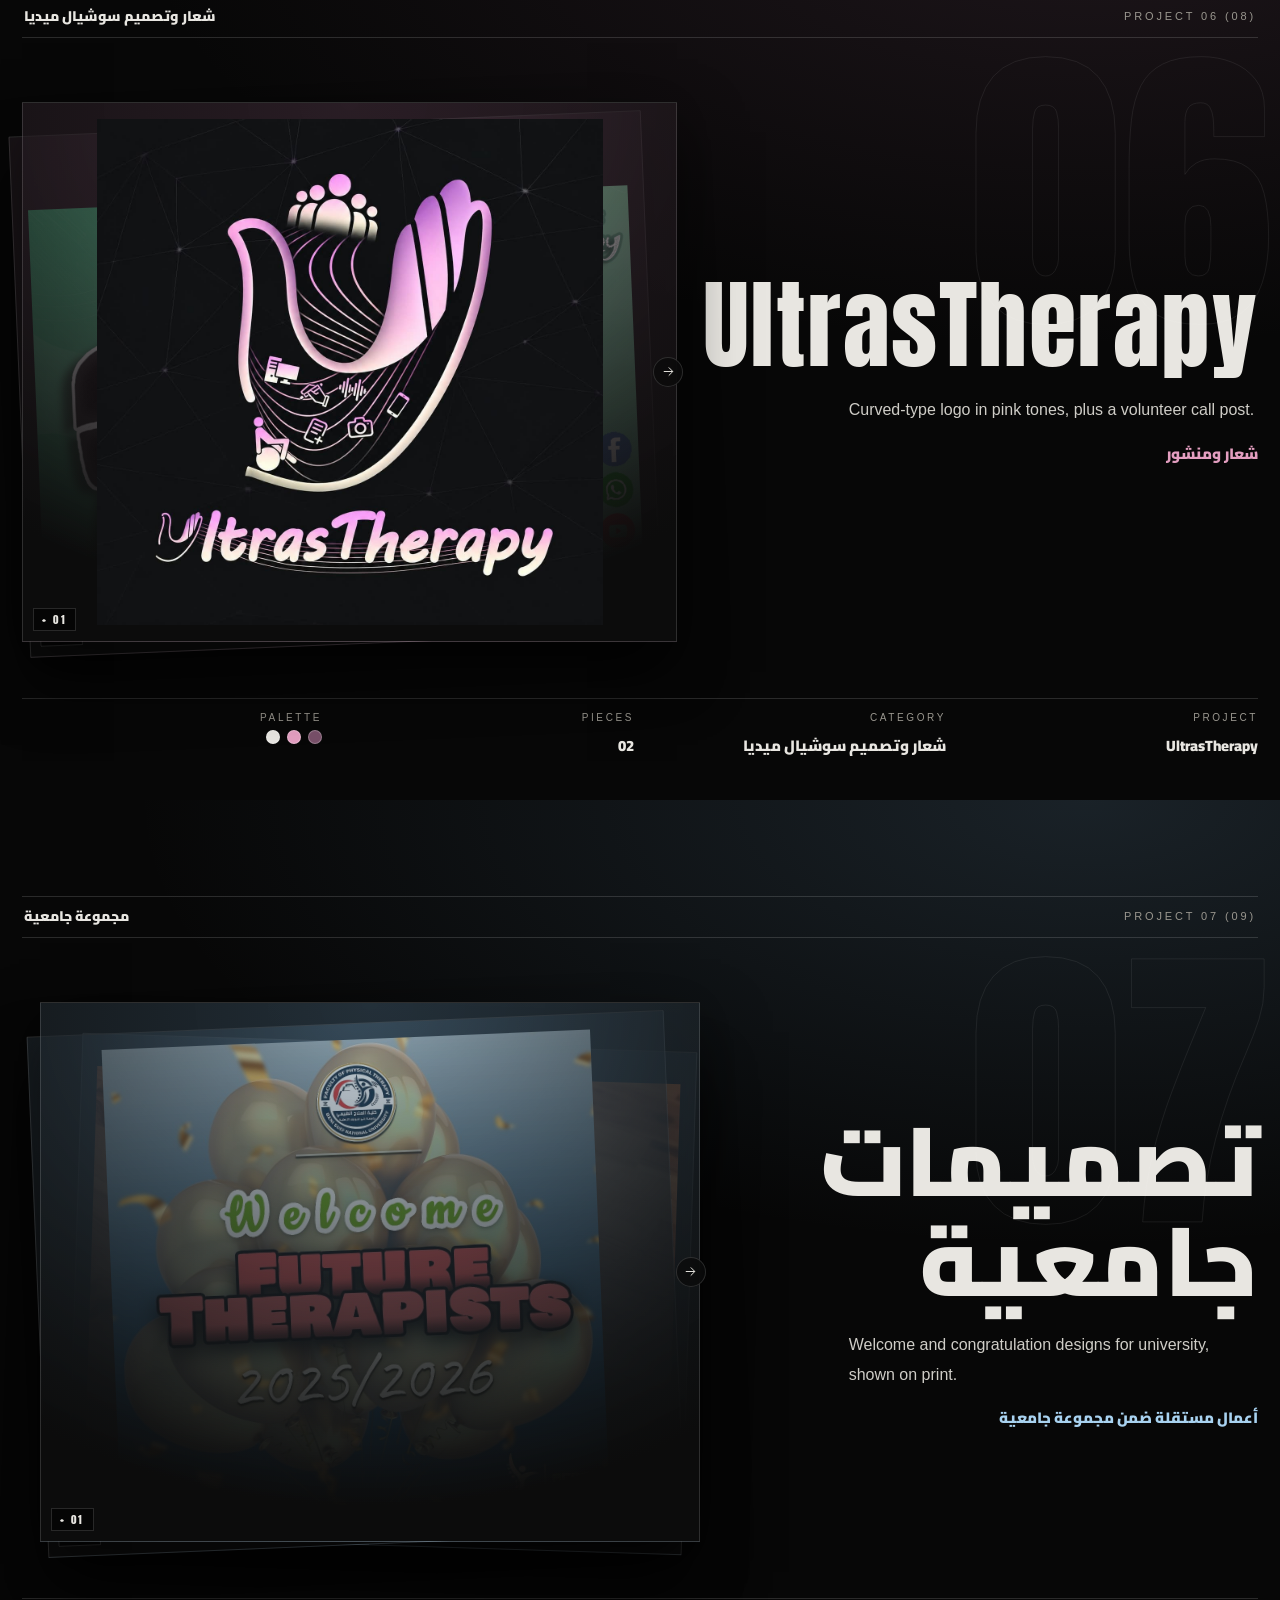
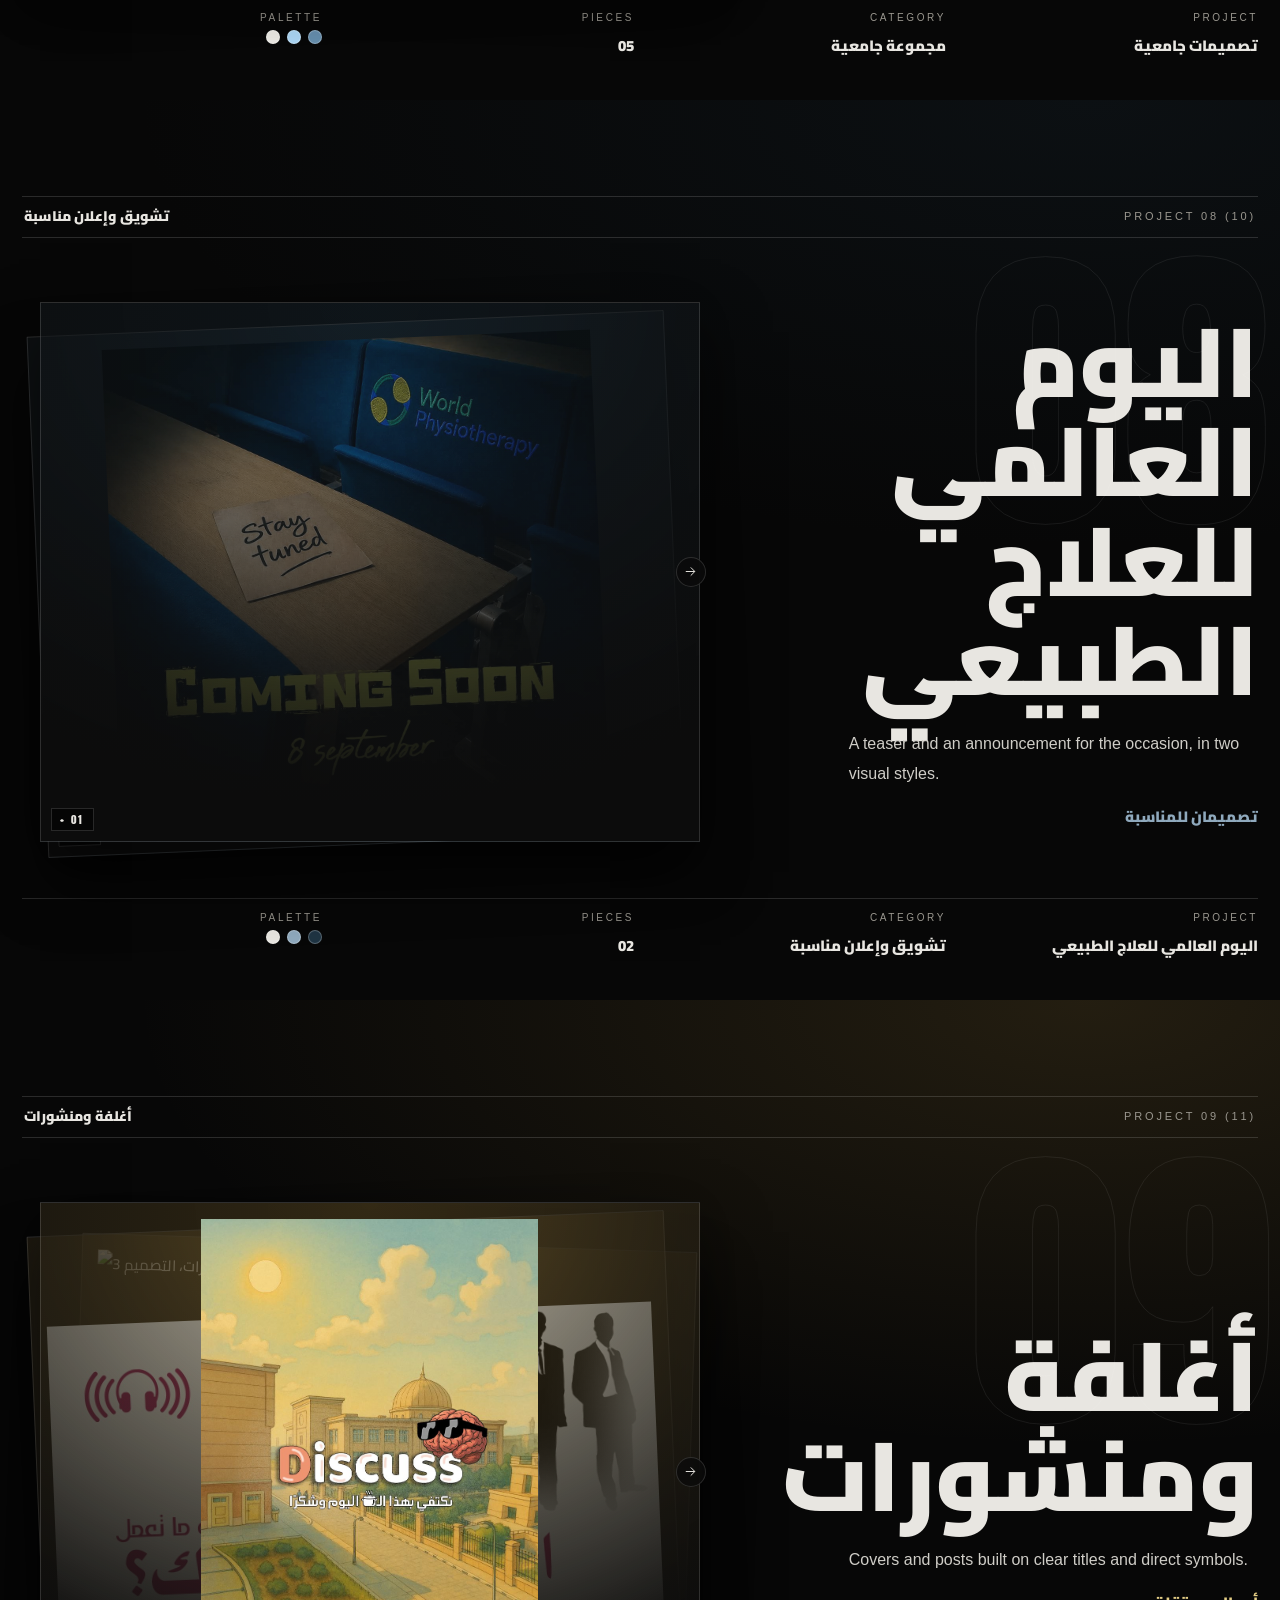
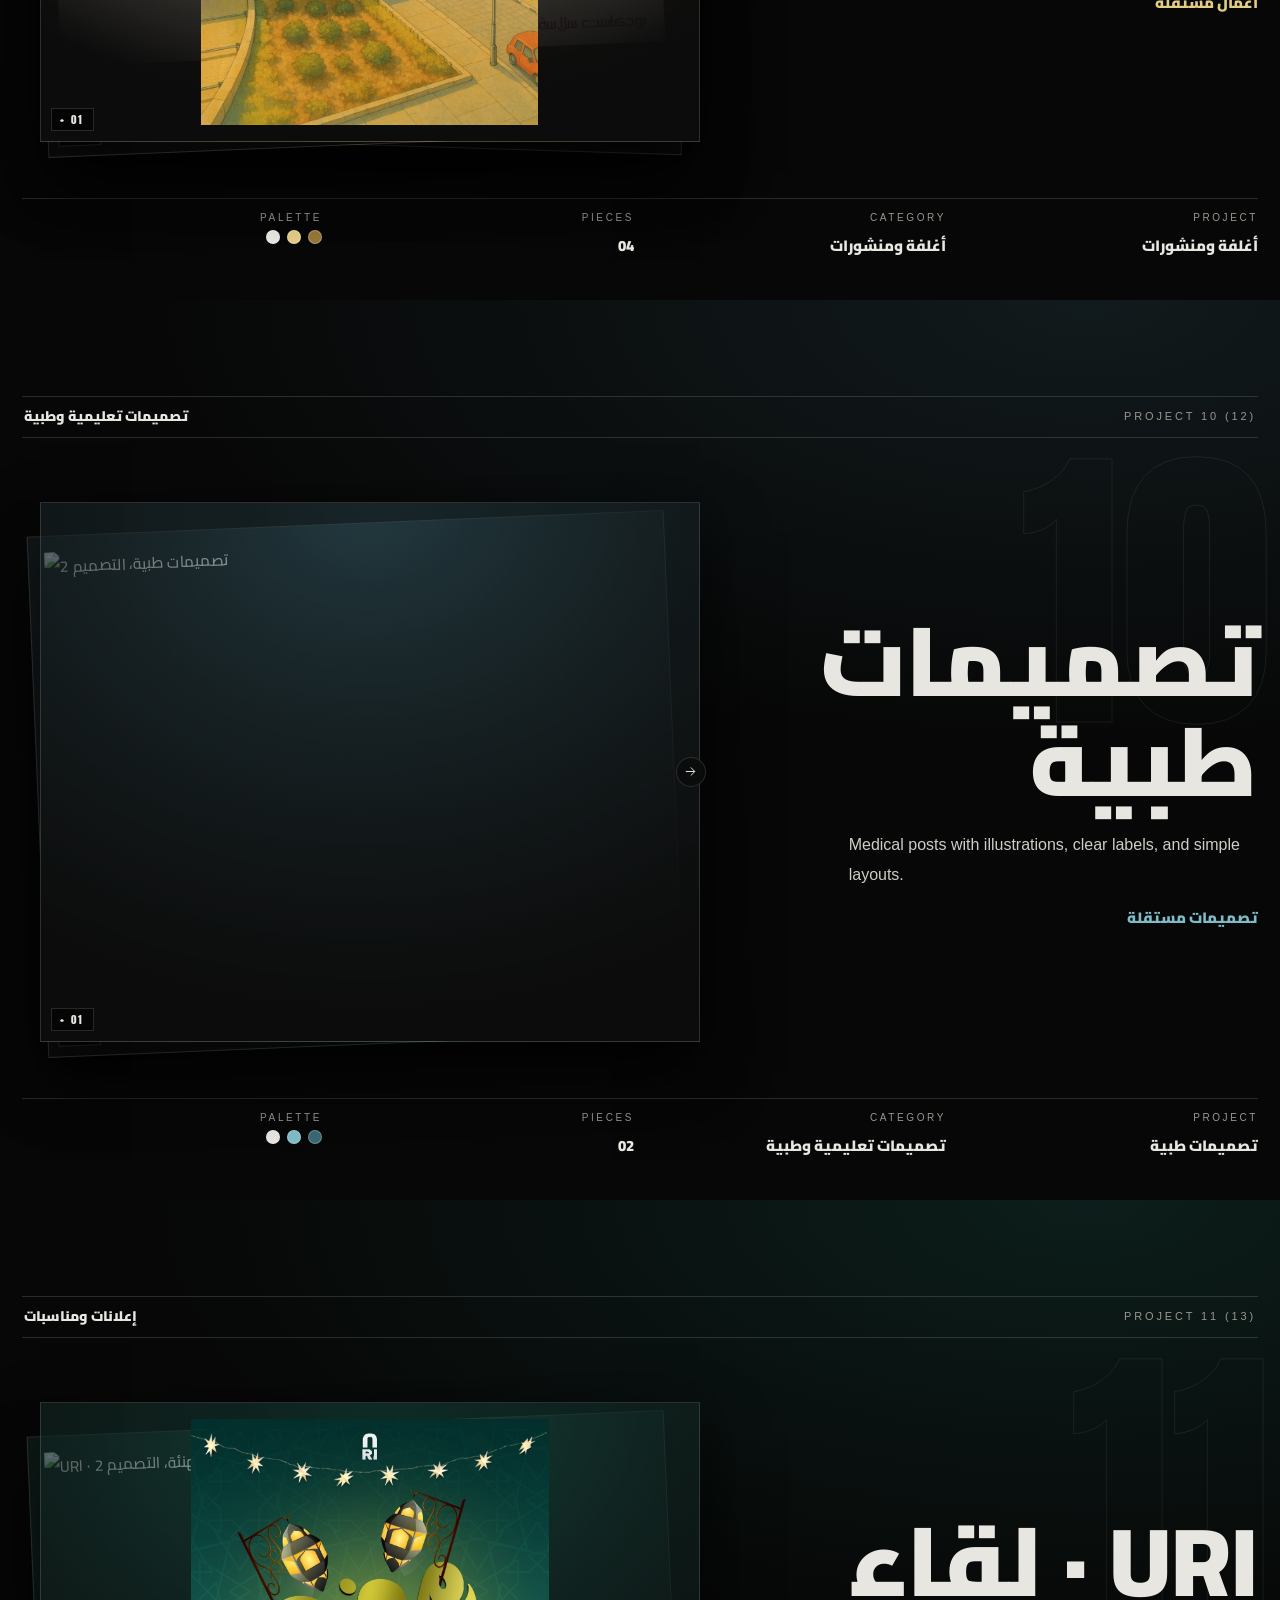
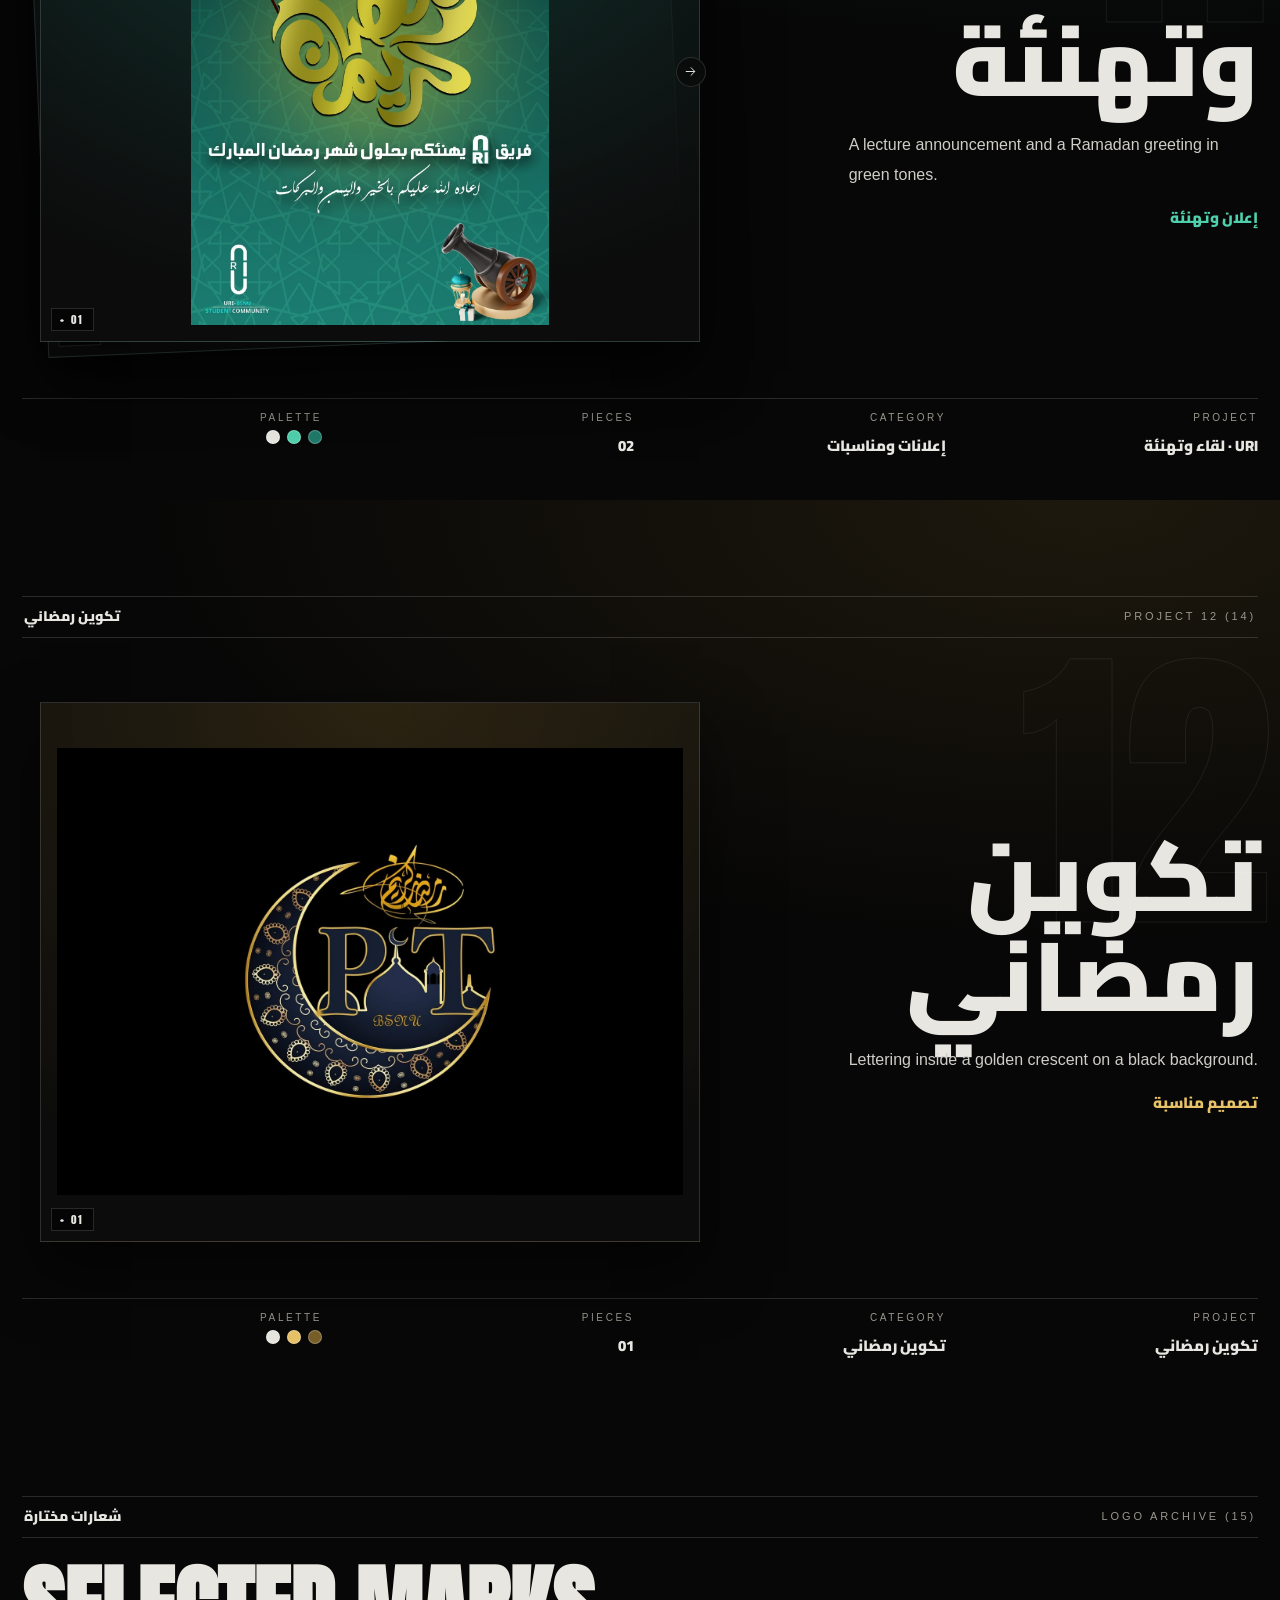
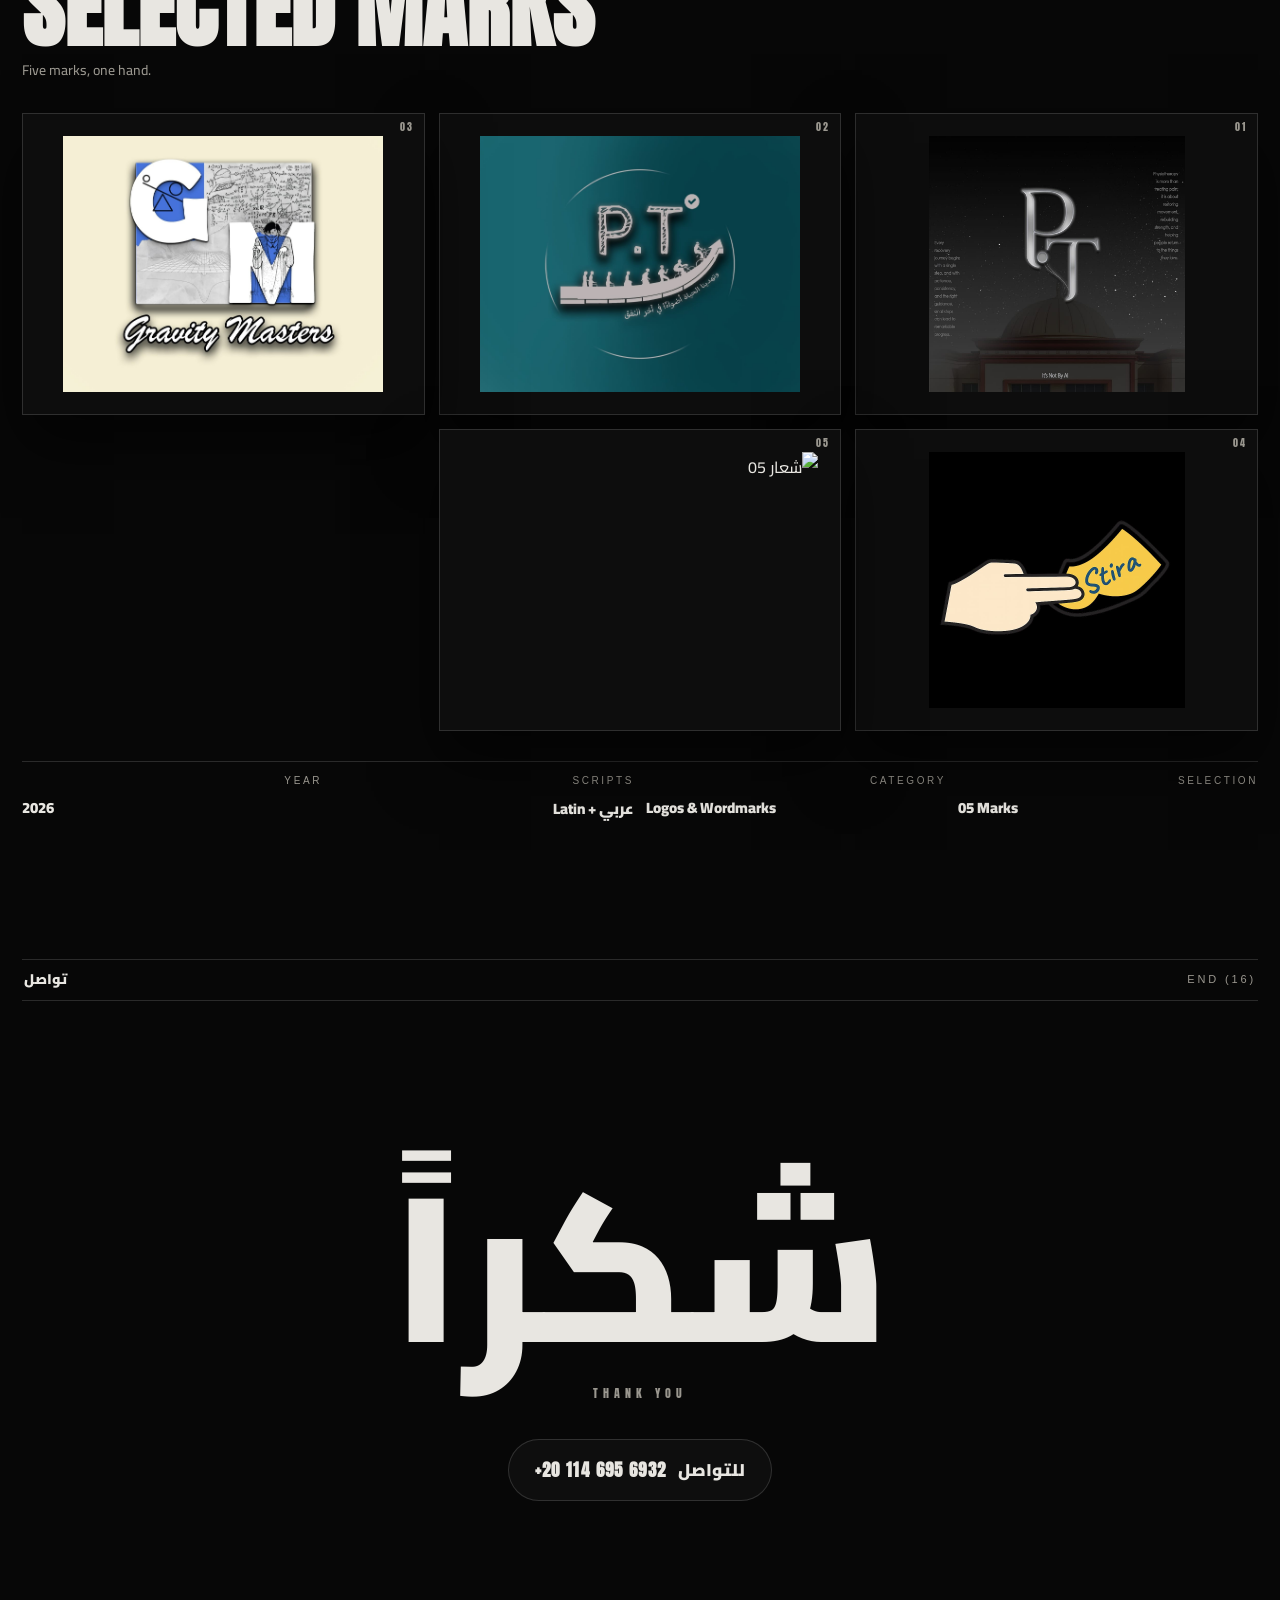
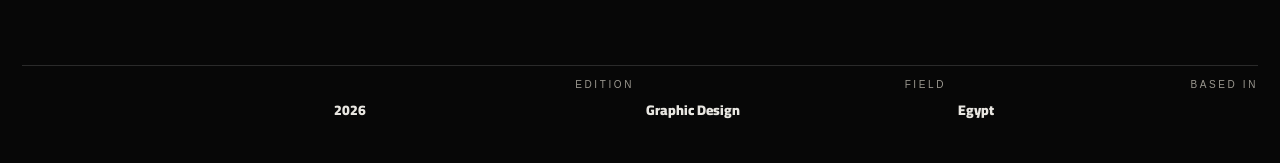
==== commit 193316dd: "v2: tap-to-zoom artwork viewer, clearer phone mockup Add artwork viewer functionality with zoom and " ====
--- a/v2/index.html
+++ b/v2/index.html
@@ -144,6 +144,25 @@
   .rv{opacity:1;transform:none;filter:none;transition:none}
   html{scroll-behavior:auto}
 }
+
+/* ---------- artwork viewer: tap to enlarge, zoom in/out ---------- */
+.mark-cell{cursor:zoom-in}
+.viewer{position:fixed;inset:0;z-index:300;display:none;align-items:center;justify-content:center;
+  background:rgba(7,7,7,.94);backdrop-filter:blur(6px);-webkit-backdrop-filter:blur(6px);direction:ltr}
+.viewer.open{display:flex}
+.viewer img{max-width:92vw;max-height:78svh;user-select:none;-webkit-user-drag:none;touch-action:none;
+  transform-origin:center center;cursor:grab;box-shadow:0 30px 90px rgba(0,0,0,.65)}
+.viewer img.drag{cursor:grabbing}
+.v-cap{position:absolute;top:16px;left:18px;color:#e8e6e1;font:11px/1.5 Anton,Arial,sans-serif;
+  letter-spacing:.14em;opacity:.65;max-width:56vw;direction:rtl;text-align:start;pointer-events:none}
+.v-btn{position:absolute;z-index:2;width:44px;height:44px;border-radius:50%;border:1px solid rgba(232,230,225,.28);
+  background:rgba(22,22,22,.72);color:#e8e6e1;font:20px/1 Arial,sans-serif;display:flex;align-items:center;justify-content:center;
+  cursor:pointer;transition:background .2s;padding:0}
+.v-btn:hover{background:rgba(60,60,60,.85)}
+.v-close{top:14px;right:16px}
+.v-tools{position:absolute;bottom:18px;left:50%;transform:translateX(-50%);display:flex;gap:10px;align-items:center;z-index:2}
+.v-tools .v-btn{position:static}
+.v-pct{color:#e8e6e1;font:12px/1 Anton,Arial,sans-serif;letter-spacing:.1em;min-width:52px;text-align:center;opacity:.8}
 </style>
 </head>
 <body>
@@ -270,7 +289,7 @@
       <figure class="dk-card framed"><img data-src="../a24-111wOjG7.jpg" width="1280" height="960" alt="Be Well, Be Free، التصميم 2" loading="lazy" decoding="async"/><figcaption>+ 02</figcaption></figure>
       <figure class="dk-card framed"><img data-src="../a28-Buz3Ih0F.jpg" width="1280" height="960" alt="Be Well, Be Free، التصميم 3" loading="lazy" decoding="async"/><figcaption>+ 03</figcaption></figure>
       <figure class="dk-card framed"><img data-src="../a26-CeX2zYpM.jpg" width="1280" height="960" alt="Be Well, Be Free، التصميم 4" loading="lazy" decoding="async"/><figcaption>+ 04</figcaption></figure>
-      <figure class="dk-card framed"><img data-src="https://raw.githubusercontent.com/mostavanady/mostavanady.github.io/f0878ed767c7d504860d16c7075501796525c17e/a23-C4dNXwk-.jpg" width="1280" height="960" alt="Be Well, Be Free، التصميم 5" loading="lazy" decoding="async"/><figcaption>+ 05</figcaption></figure>
+      <figure class="dk-card framed"><img data-src="../a23-clear.jpg" width="1280" height="960" alt="Be Well, Be Free، التصميم 5" loading="lazy" decoding="async"/><figcaption>+ 05</figcaption></figure>
       <figure class="dk-card framed"><img data-src="https://raw.githubusercontent.com/mostavanady/mostavanady.github.io/f0878ed767c7d504860d16c7075501796525c17e/a25-CppSNzmr.jpg" width="1280" height="960" alt="Be Well, Be Free، التصميم 6" loading="lazy" decoding="async"/><figcaption>+ 06</figcaption></figure>
       <button class="dk-next" type="button" aria-label="التصميم التالي"><svg viewBox="0 0 24 24" aria-hidden="true"><path d="M4 12h15m-6-7 7 7-7 7"/></svg></button>
     </div>
@@ -601,6 +620,7 @@
   var nx=d.querySelector('.dk-next');
   if(nx){nx.addEventListener('click',function(){advanceDeck(d)})}
   d.addEventListener('pointerdown',function(e){
+    d._px=e.clientX;d._py=e.clientY;
     if(e.target.closest('.dk-next')||d._anim||d._cards.length<2)return;
     d._drag=true;d._sx=e.clientX;d._dx=0;
     d._cards[0].classList.add('drag');
@@ -625,6 +645,108 @@
   }
   d.addEventListener('pointerup',end);
   d.addEventListener('pointercancel',end);
+  d.addEventListener('click',function(e){
+    if(e.target.closest('.dk-next'))return;
+    if(d._px==null)return;
+    var mv=Math.max(Math.abs(e.clientX-d._px),Math.abs(e.clientY-d._py));
+    d._px=null;
+    if(mv>10)return;
+    var im=d._cards[0].querySelector('img');
+    if(im)openViewer(im);
+  });
+});
+document.querySelectorAll('.mark-cell').forEach(function(c){
+  c.addEventListener('click',function(){var im=c.querySelector('img');if(im)openViewer(im)});
+});
+
+/* artwork viewer: tap a card or mark to inspect it large; zoom in/out; closing returns to the same spot */
+var vw=document.createElement('div');vw.className='viewer';vw.setAttribute('role','dialog');vw.setAttribute('aria-label','معاينة التصميم');
+vw.innerHTML='<img alt=""/>'+
+  '<div class=\'v-cap\'></div>'+
+  '<button class=\'v-btn v-close\' type=\'button\' aria-label=\'إغلاق\'>&times;</button>'+
+  '<div class=\'v-tools\'>'+
+  '<button class=\'v-btn v-out\' type=\'button\' aria-label=\'تصغير\'>&minus;</button>'+
+  '<span class=\'v-pct\'>100%</span>'+
+  '<button class=\'v-btn v-in\' type=\'button\' aria-label=\'تكبير\'>+</button>'+
+  '</div>';
+document.body.appendChild(vw);
+var vImg=vw.querySelector('img'),vPct=vw.querySelector('.v-pct'),vCap=vw.querySelector('.v-cap');
+var vS=1,vX=0,vY=0;
+function vApply(){vImg.style.transform='translate('+vX+'px,'+vY+'px) scale('+vS+')';vPct.textContent=Math.round(vS*100)+'%'}
+function openViewer(im){
+  var src=im.currentSrc||im.src||im.getAttribute('data-src');
+  if(!src)return;
+  vImg.src=src;vImg.alt=im.alt||'';vCap.textContent=im.alt||'';
+  vS=1;vX=0;vY=0;vApply();
+  vw.classList.add('open');
+  document.documentElement.style.overflow='hidden';
+}
+function closeViewer(){vw.classList.remove('open');document.documentElement.style.overflow=''}
+function vCenter(){var r=vImg.getBoundingClientRect();return{x:(r.left+r.right)/2-vX,y:(r.top+r.bottom)/2-vY}}
+function zoomAt(px,py,f){
+  var ns=Math.min(6,Math.max(1,vS*f));if(ns===vS)return;
+  var c=vCenter();
+  vX=px-c.x-(px-c.x-vX)*(ns/vS);vY=py-c.y-(py-c.y-vY)*(ns/vS);vS=ns;
+  if(vS===1){vX=0;vY=0}
+  vApply();
+}
+vw.querySelector('.v-close').addEventListener('click',closeViewer);
+vw.querySelector('.v-in').addEventListener('click',function(){var c=vCenter();zoomAt(c.x+vX,c.y+vY,1.5)});
+vw.querySelector('.v-out').addEventListener('click',function(){var c=vCenter();zoomAt(c.x+vX,c.y+vY,1/1.5)});
+vw.addEventListener('click',function(e){if(e.target===vw)closeViewer()});
+addEventListener('keydown',function(e){
+  if(!vw.classList.contains('open'))return;
+  var c=vCenter();
+  if(e.key==='Escape')closeViewer();
+  else if(e.key==='+'||e.key==='=')zoomAt(c.x+vX,c.y+vY,1.5);
+  else if(e.key==='-')zoomAt(c.x+vX,c.y+vY,1/1.5);
+});
+vw.addEventListener('wheel',function(e){
+  if(!vw.classList.contains('open'))return;
+  e.preventDefault();
+  zoomAt(e.clientX,e.clientY,e.deltaY<0?1.18:1/1.18);
+},{passive:false});
+var vPts={},vPan=null,vPinch=null;
+vw.addEventListener('pointerdown',function(e){
+  if(e.target!==vImg&&e.target!==vw)return;
+  vPts[e.pointerId]={x:e.clientX,y:e.clientY};
+  var ids=Object.keys(vPts);
+  if(ids.length===1){vPan={x:e.clientX,y:e.clientY};vImg.classList.add('drag')}
+  else if(ids.length===2){
+    var a=vPts[ids[0]],b=vPts[ids[1]];
+    vPinch={d:Math.hypot(a.x-b.x,a.y-b.y),s:vS,x:vX,y:vY,mx:(a.x+b.x)/2,my:(a.y+b.y)/2};vPan=null;
+  }
+  try{vImg.setPointerCapture(e.pointerId)}catch(_){}
+});
+vw.addEventListener('pointermove',function(e){
+  if(!vPts[e.pointerId])return;
+  vPts[e.pointerId]={x:e.clientX,y:e.clientY};
+  var ids=Object.keys(vPts);
+  if(vPinch&&ids.length===2){
+    var a=vPts[ids[0]],b=vPts[ids[1]];
+    var d=Math.hypot(a.x-b.x,a.y-b.y),mx=(a.x+b.x)/2,my=(a.y+b.y)/2;
+    var ns=Math.min(6,Math.max(1,vPinch.s*(d/vPinch.d)));
+    var c=vCenter();
+    vX=mx-c.x-(vPinch.mx-c.x-vPinch.x)*(ns/vPinch.s);
+    vY=my-c.y-(vPinch.my-c.y-vPinch.y)*(ns/vPinch.s);
+    vS=ns;if(vS===1){vX=0;vY=0}
+    vApply();
+  }else if(vPan){
+    vX+=e.clientX-vPan.x;vY+=e.clientY-vPan.y;vPan={x:e.clientX,y:e.clientY};vApply();
+  }
+});
+function vEnd(e){
+  delete vPts[e.pointerId];
+  if(Object.keys(vPts).length<2)vPinch=null;
+  if(Object.keys(vPts).length===0){vPan=null;vImg.classList.remove('drag')}
+}
+vw.addEventListener('pointerup',vEnd);
+vw.addEventListener('pointercancel',vEnd);
+var vLastTap=0;
+vImg.addEventListener('click',function(e){
+  var n=Date.now();
+  if(e.detail>=2||n-vLastTap<320){vLastTap=0;zoomAt(e.clientX,e.clientY,vS>1?1/vS:2.5)}
+  else vLastTap=n;
 });
 })();
 </script>
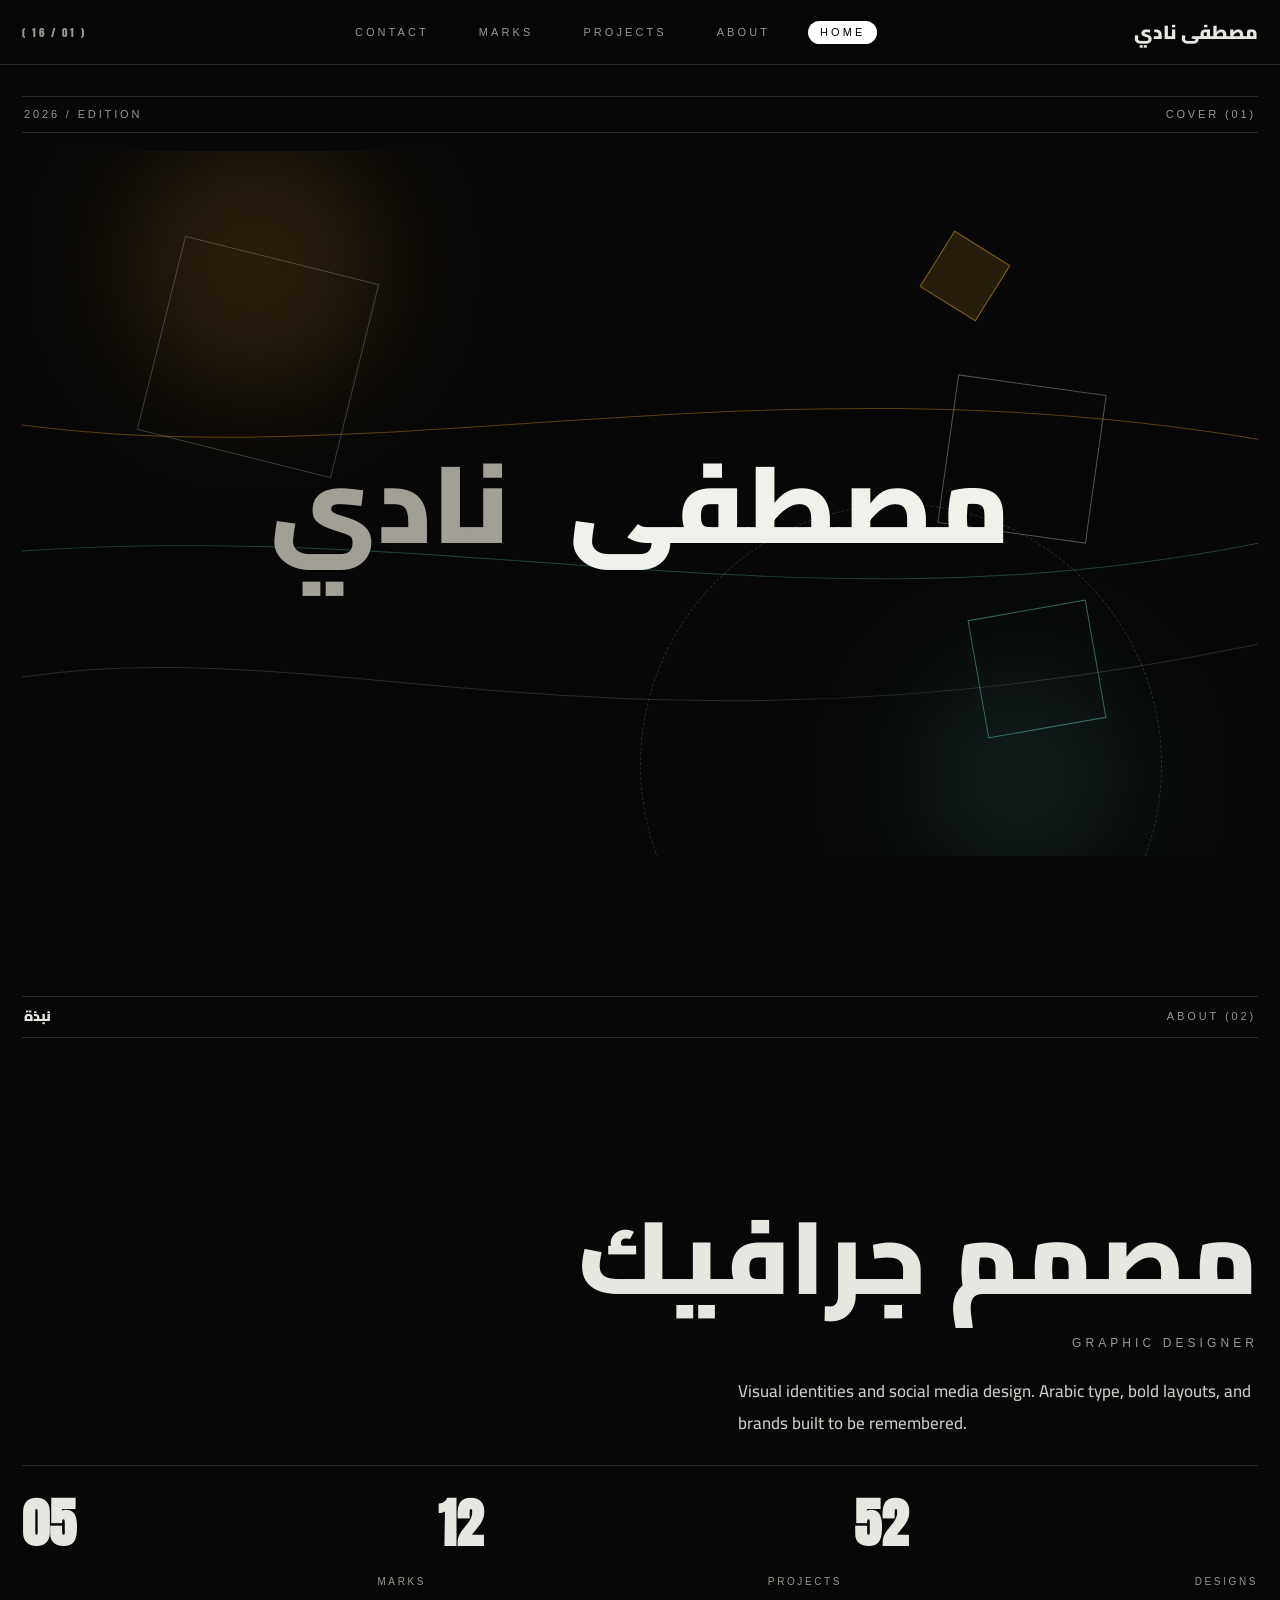
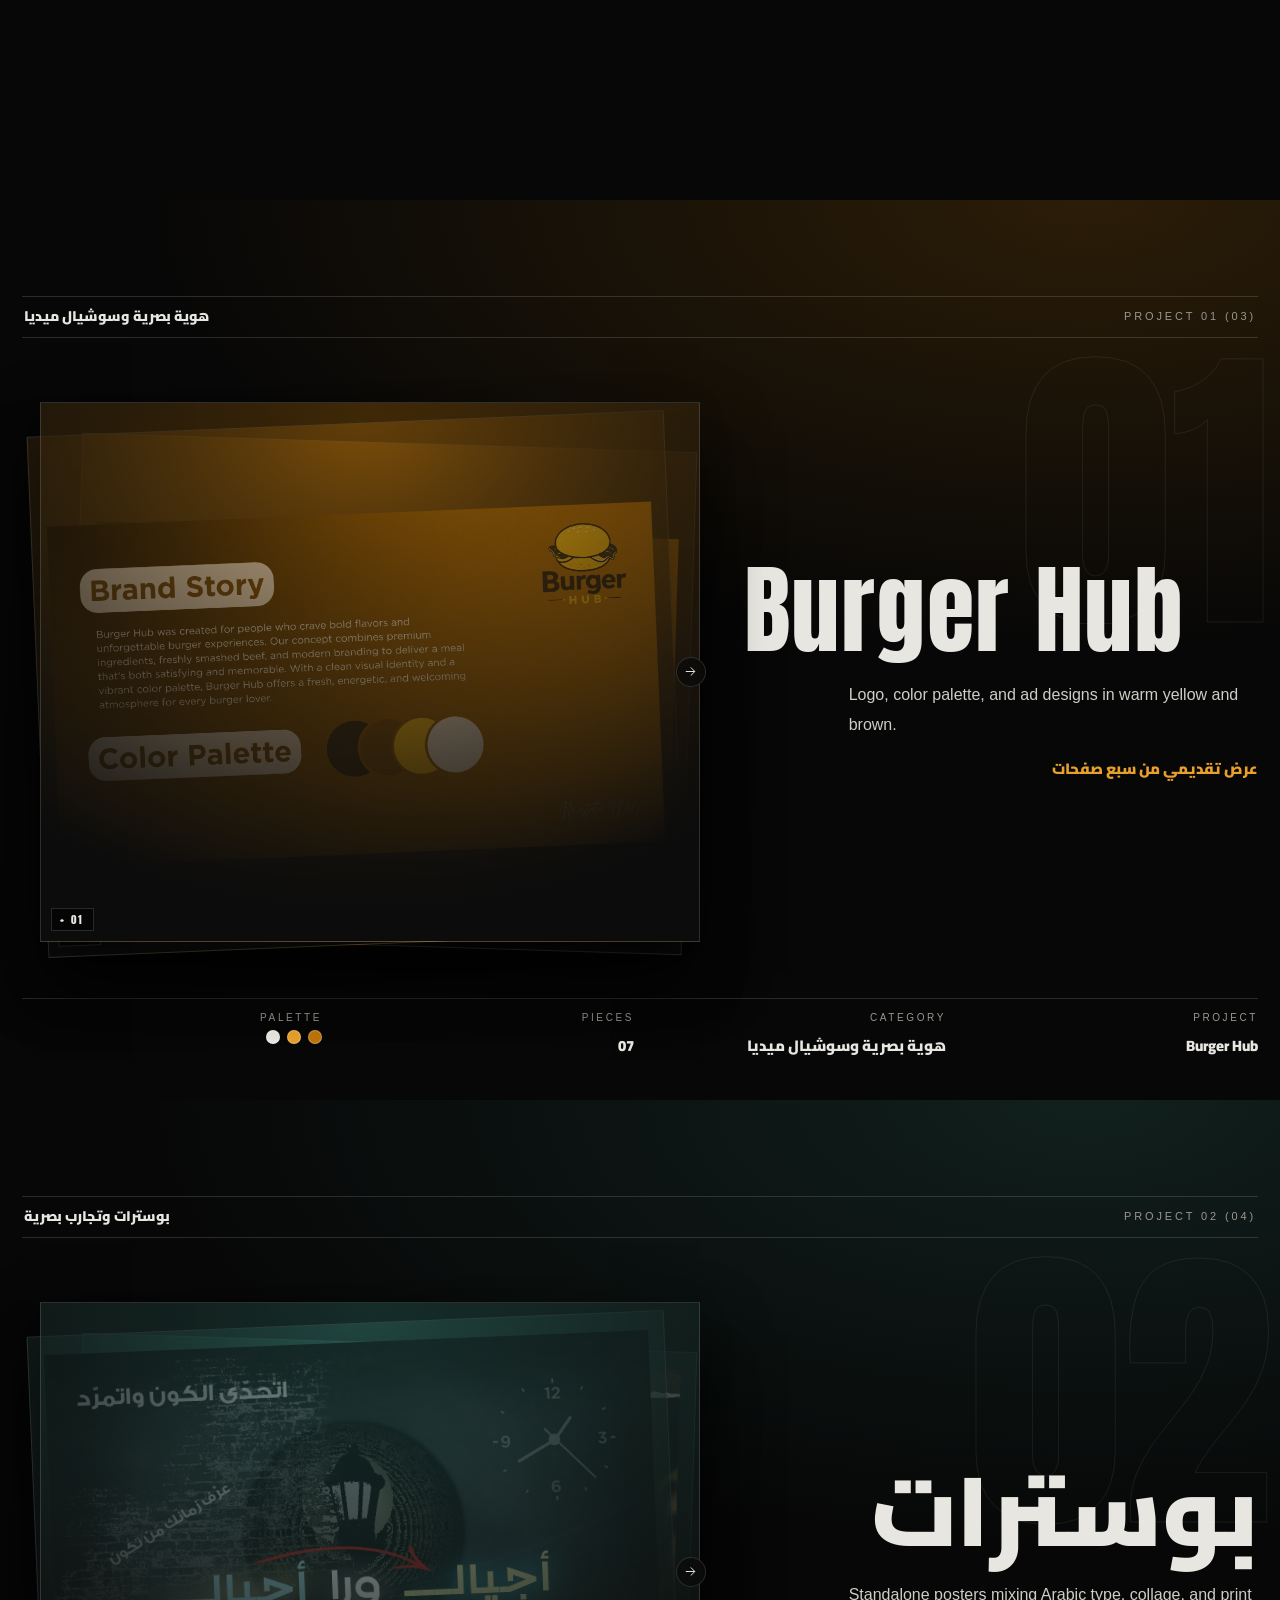
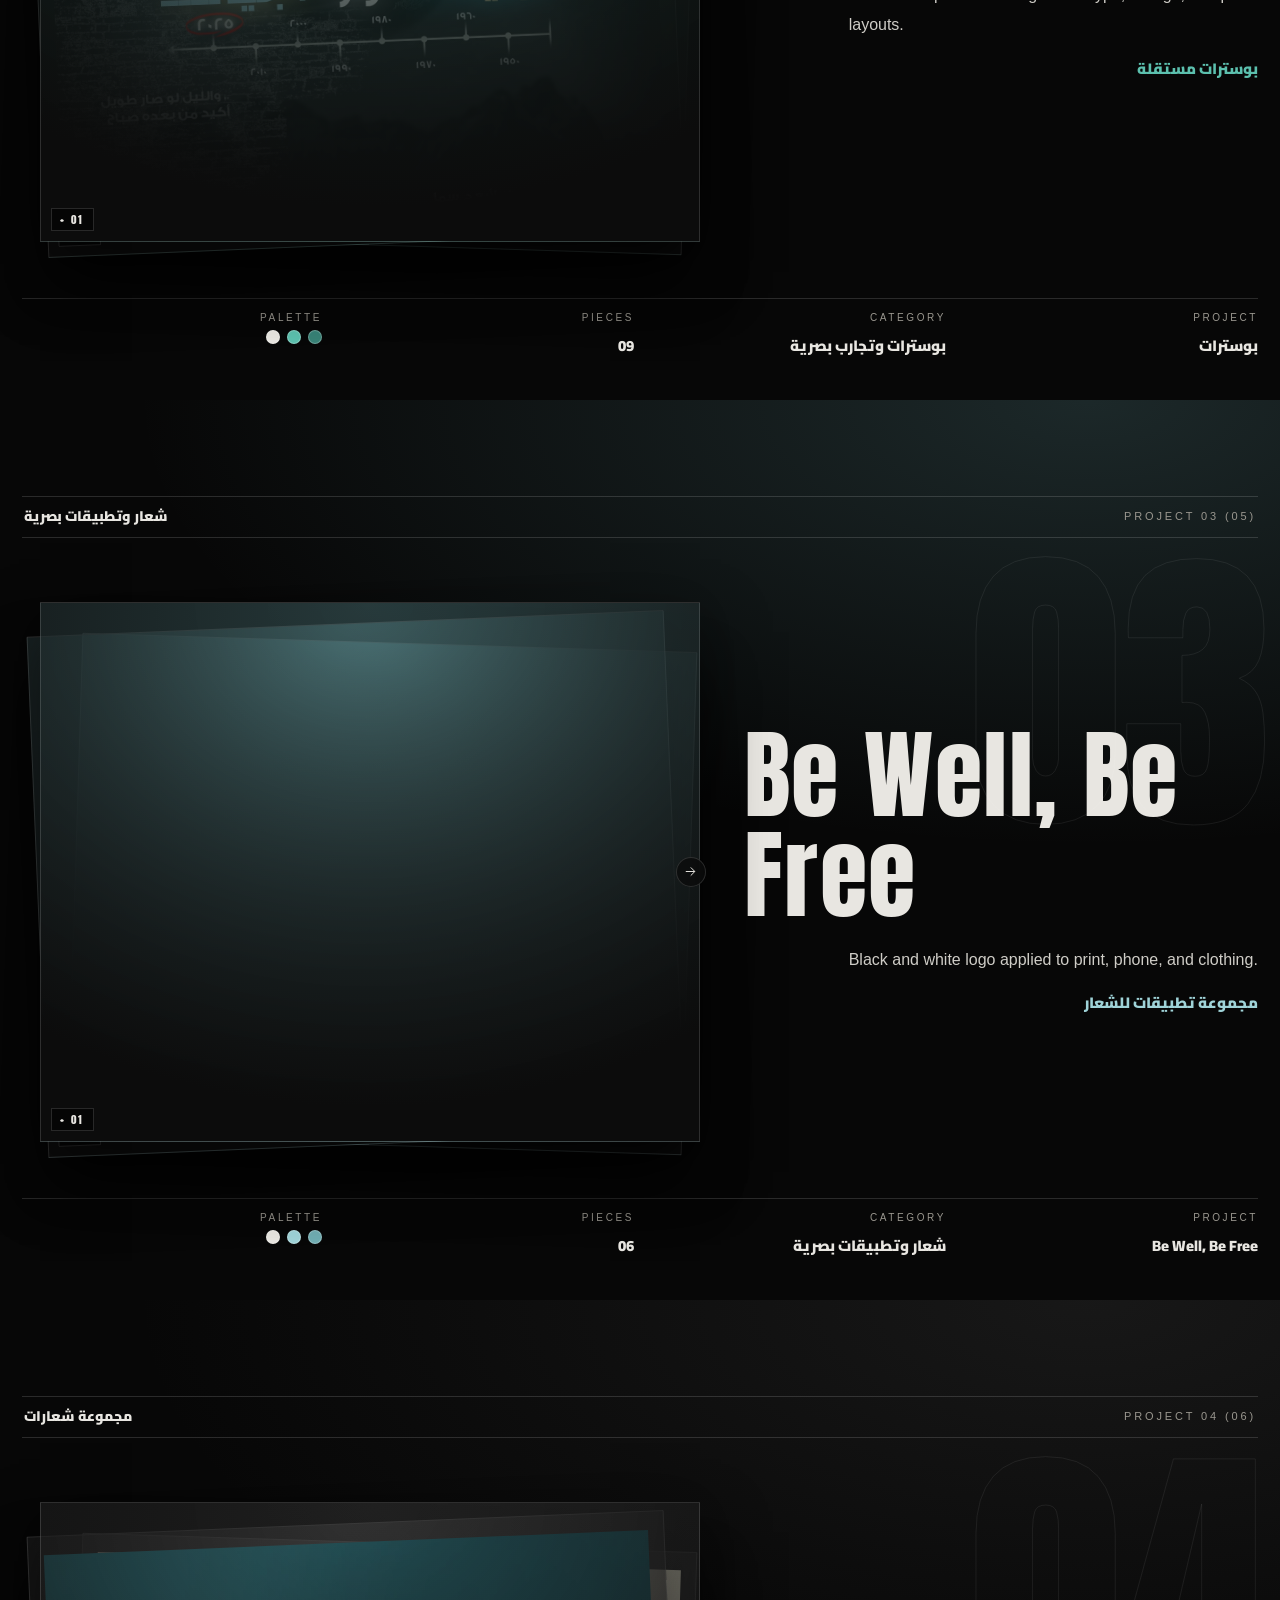
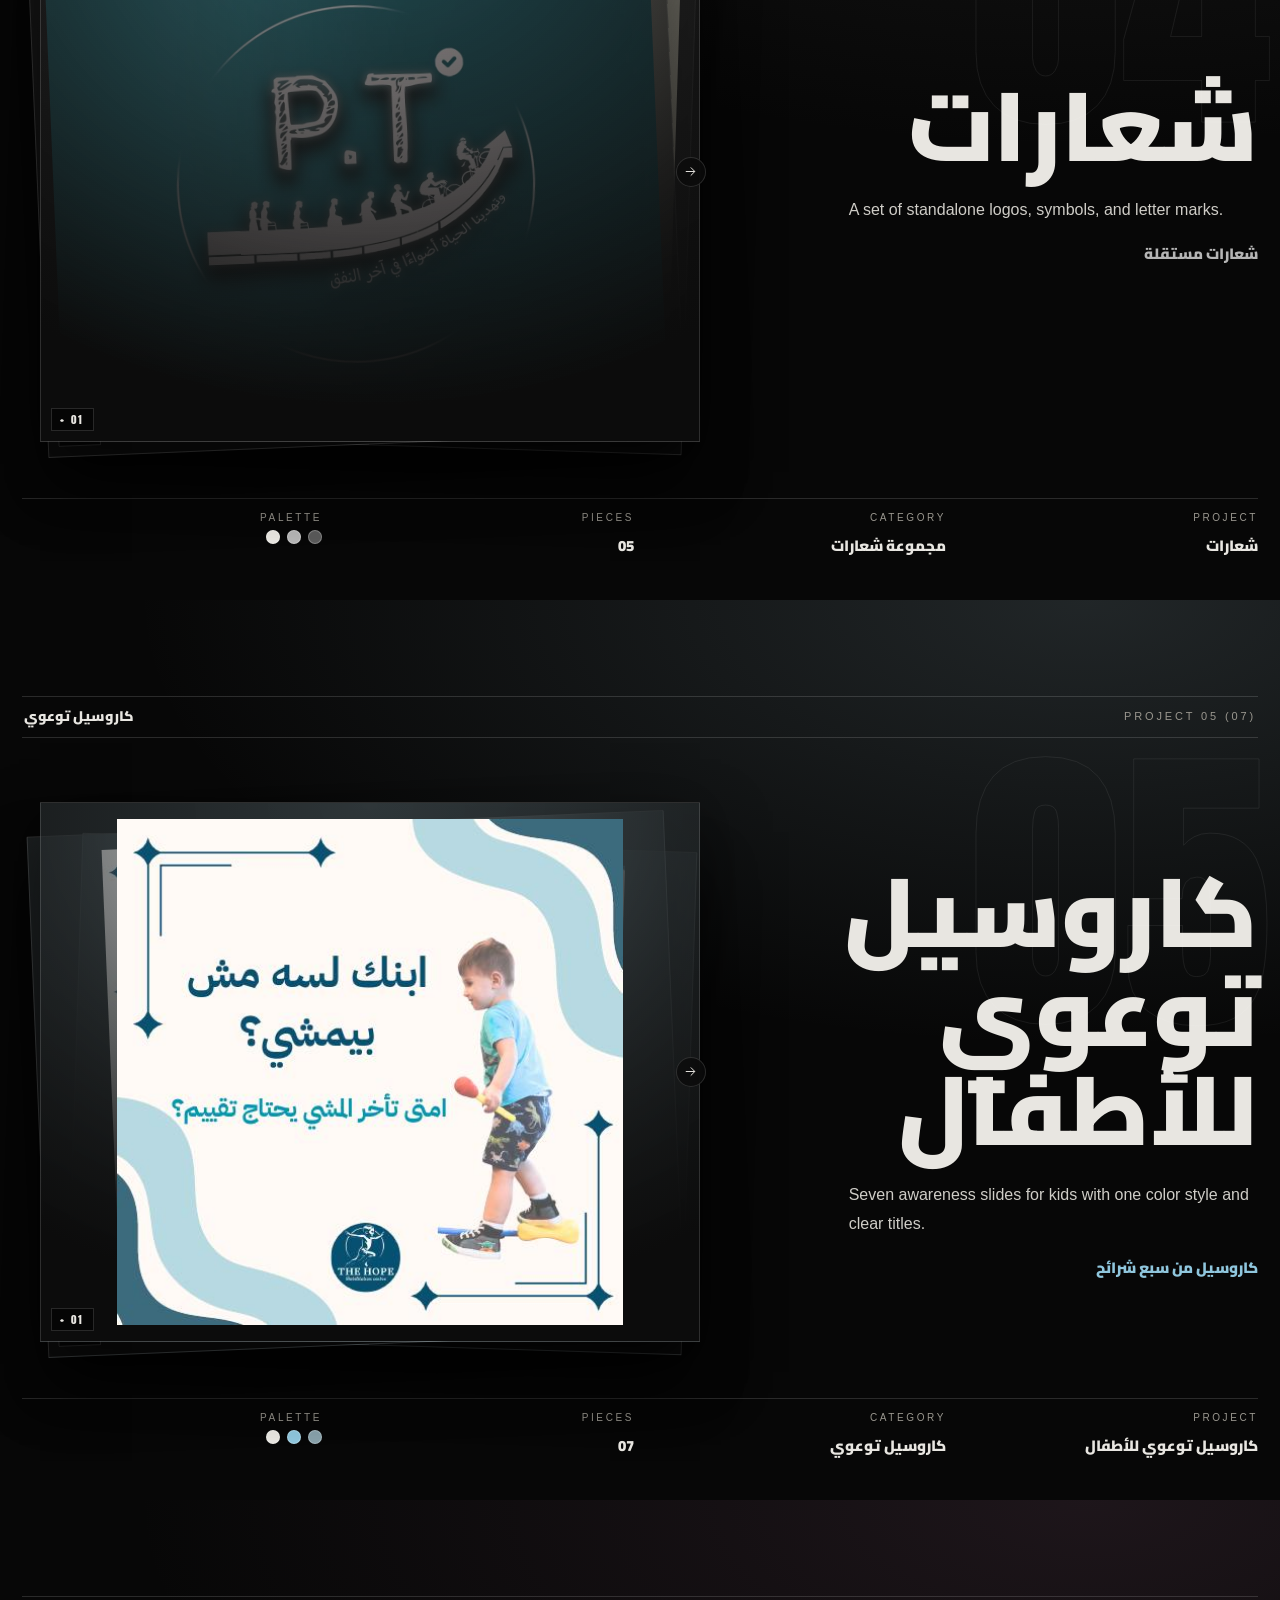
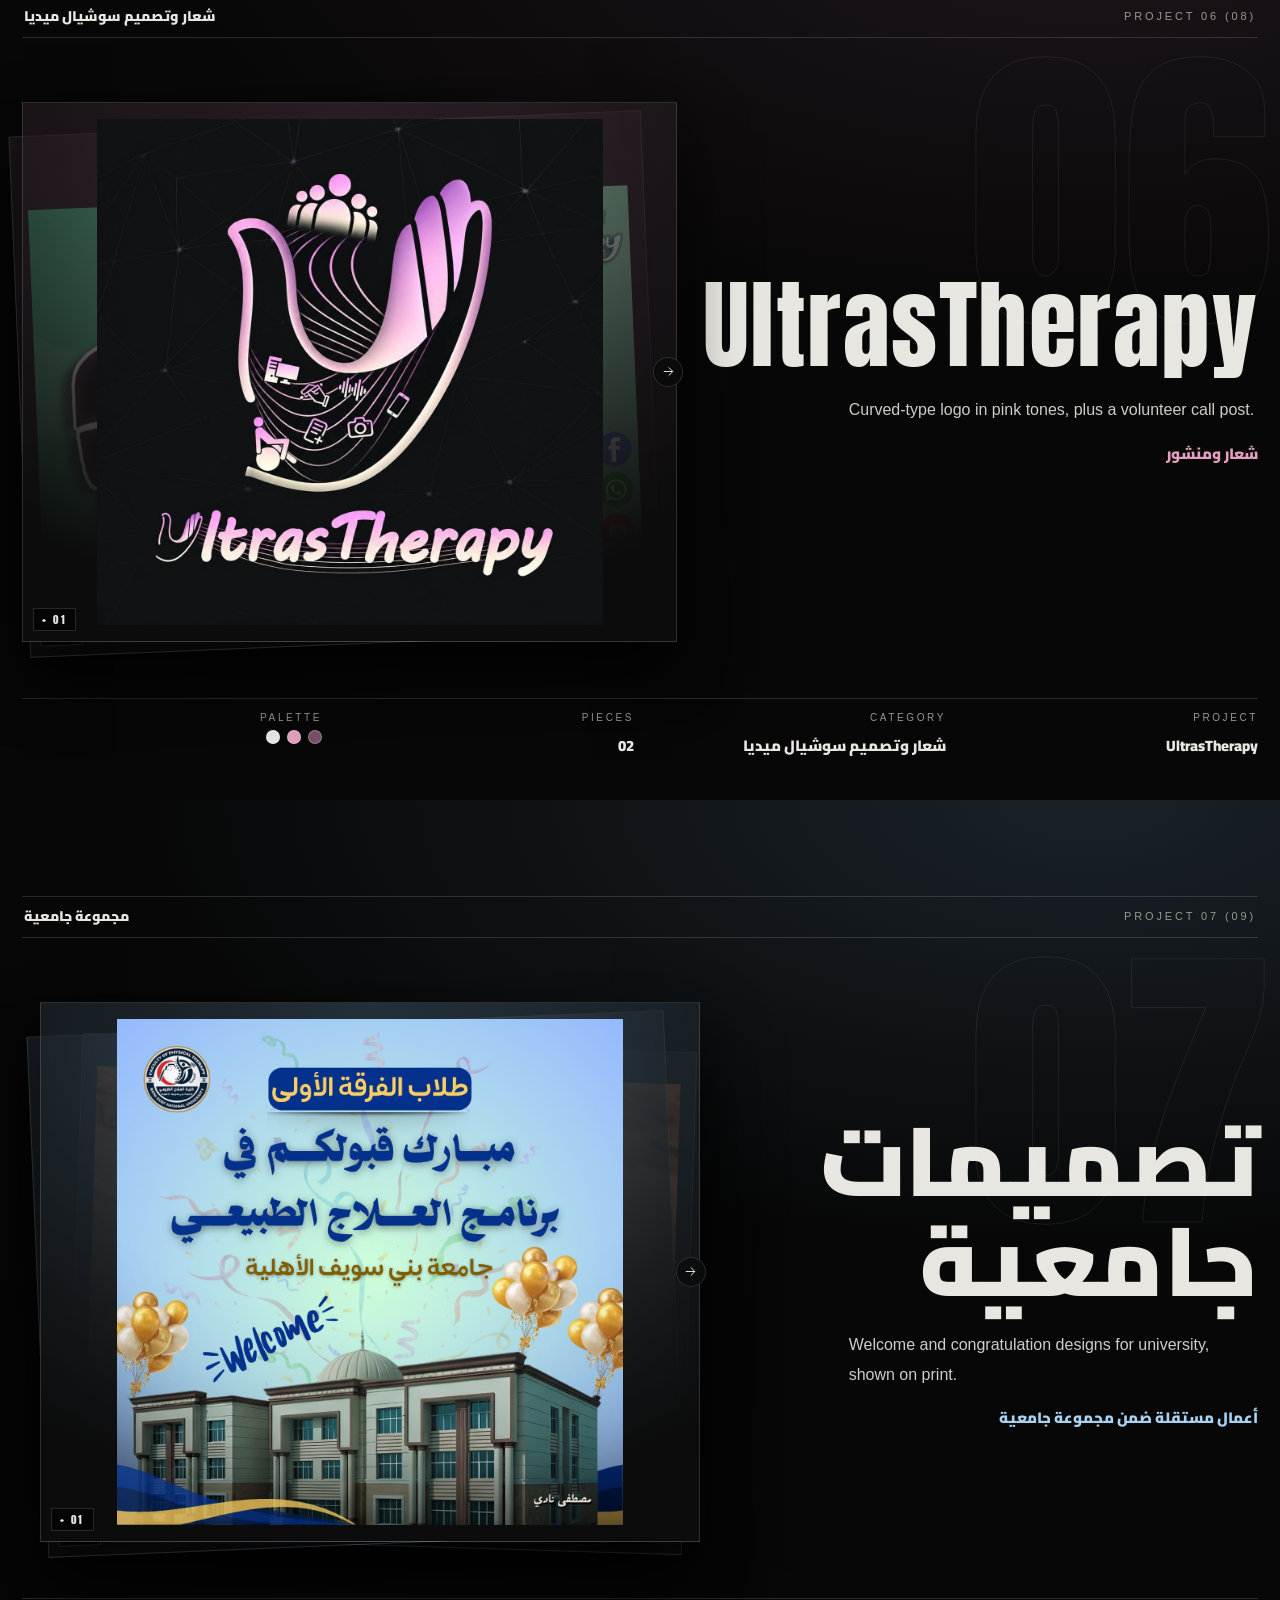
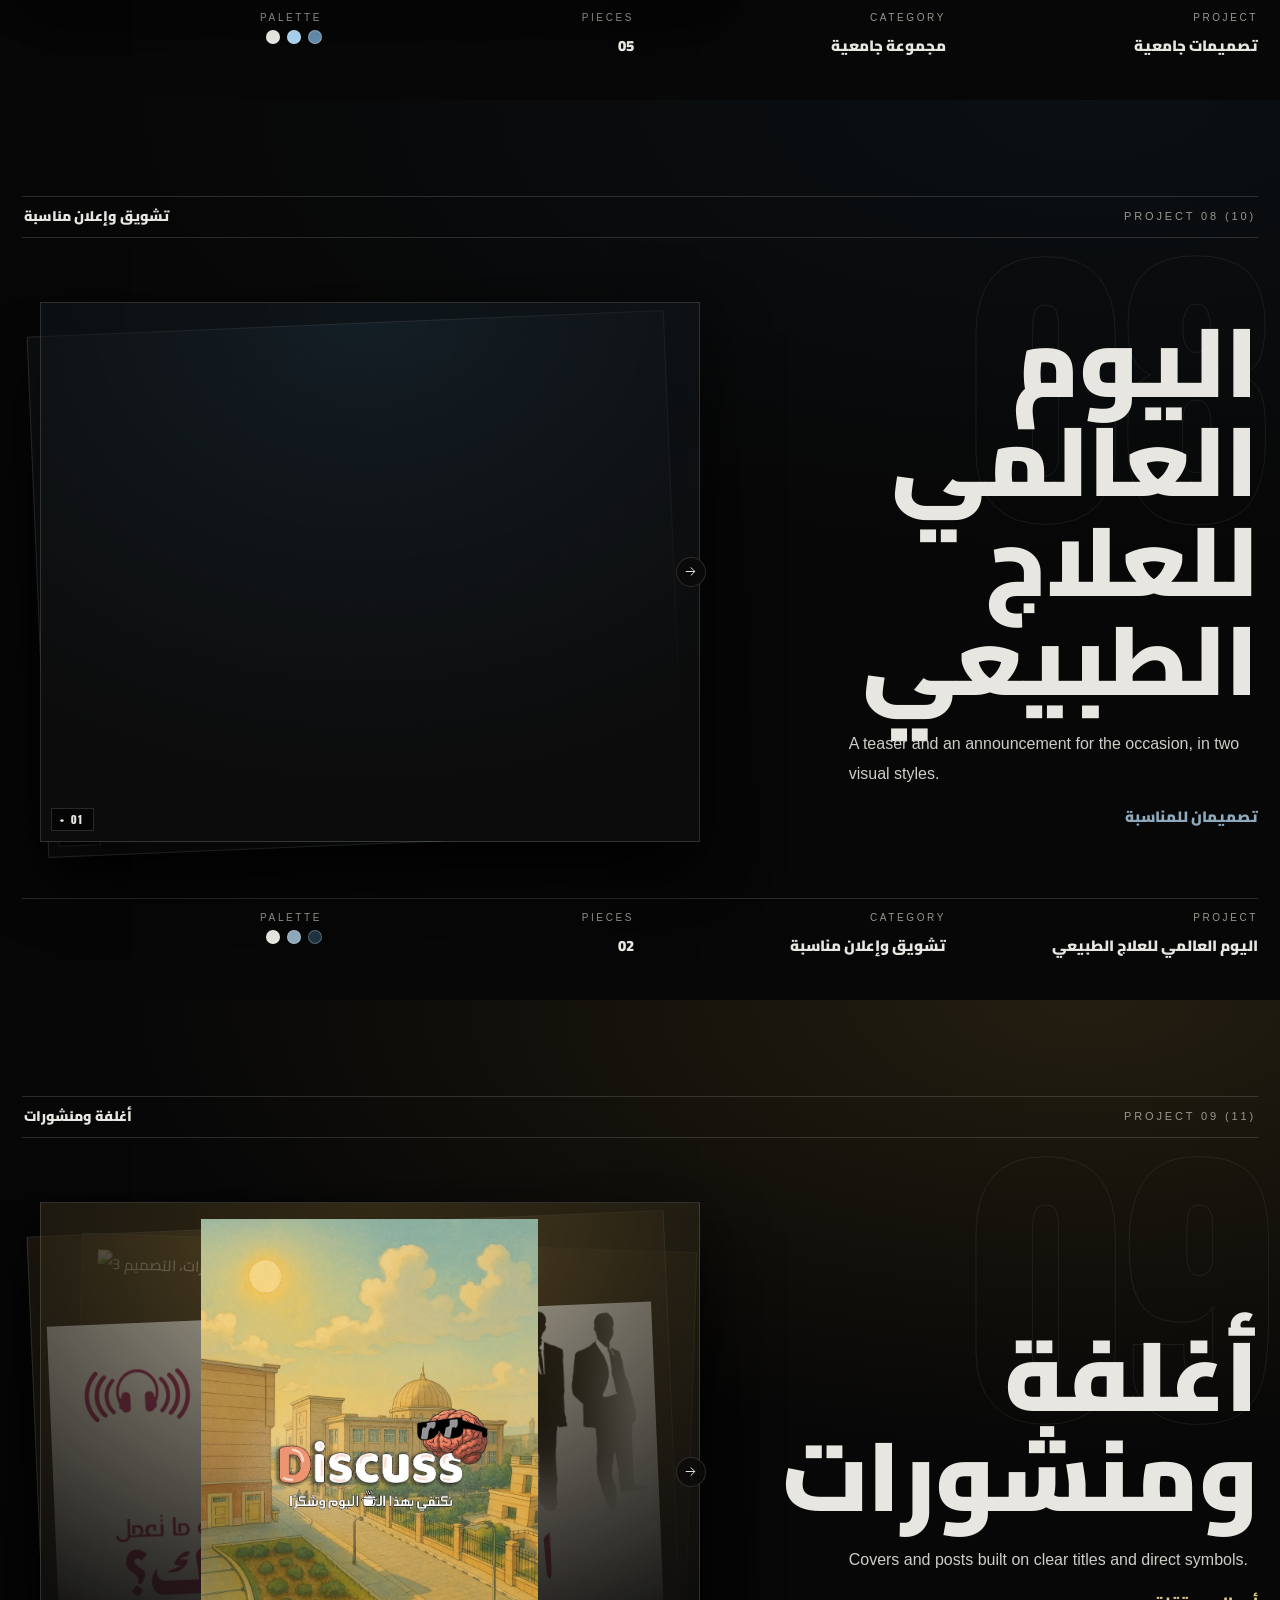
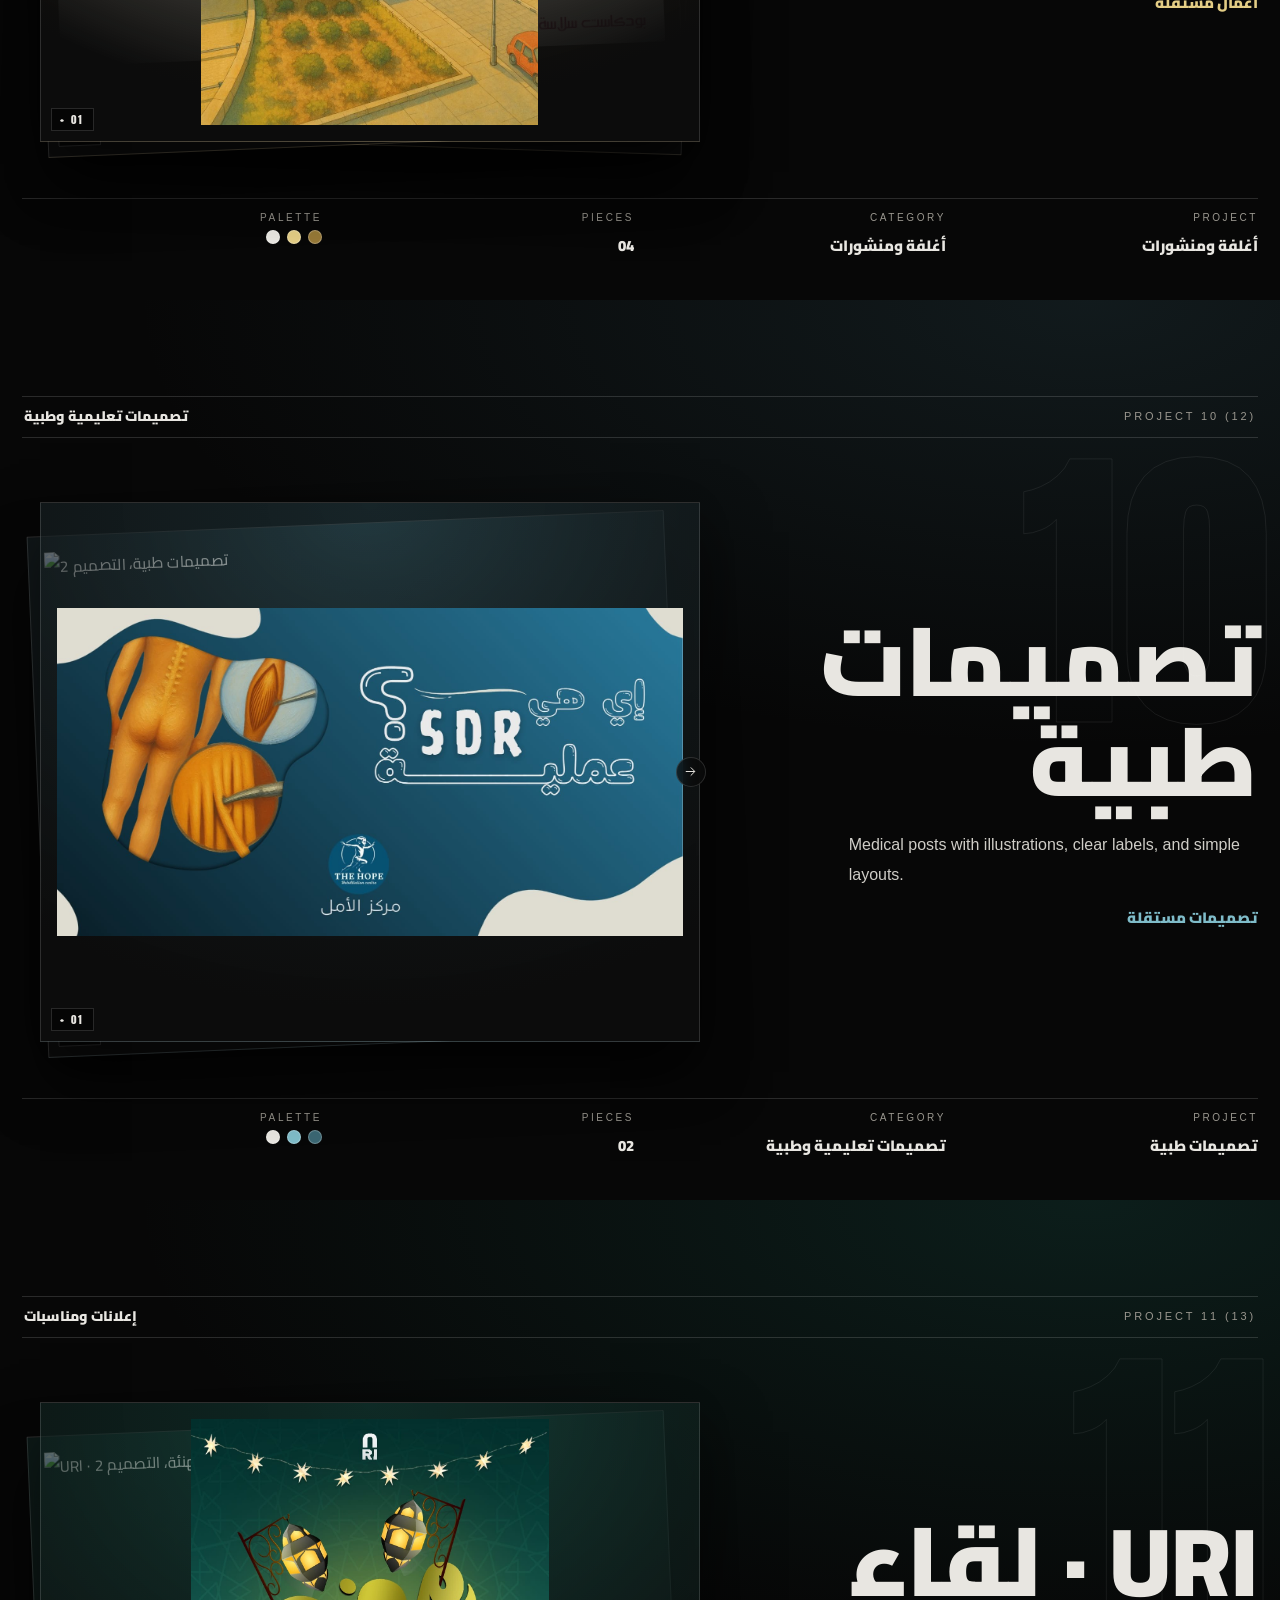
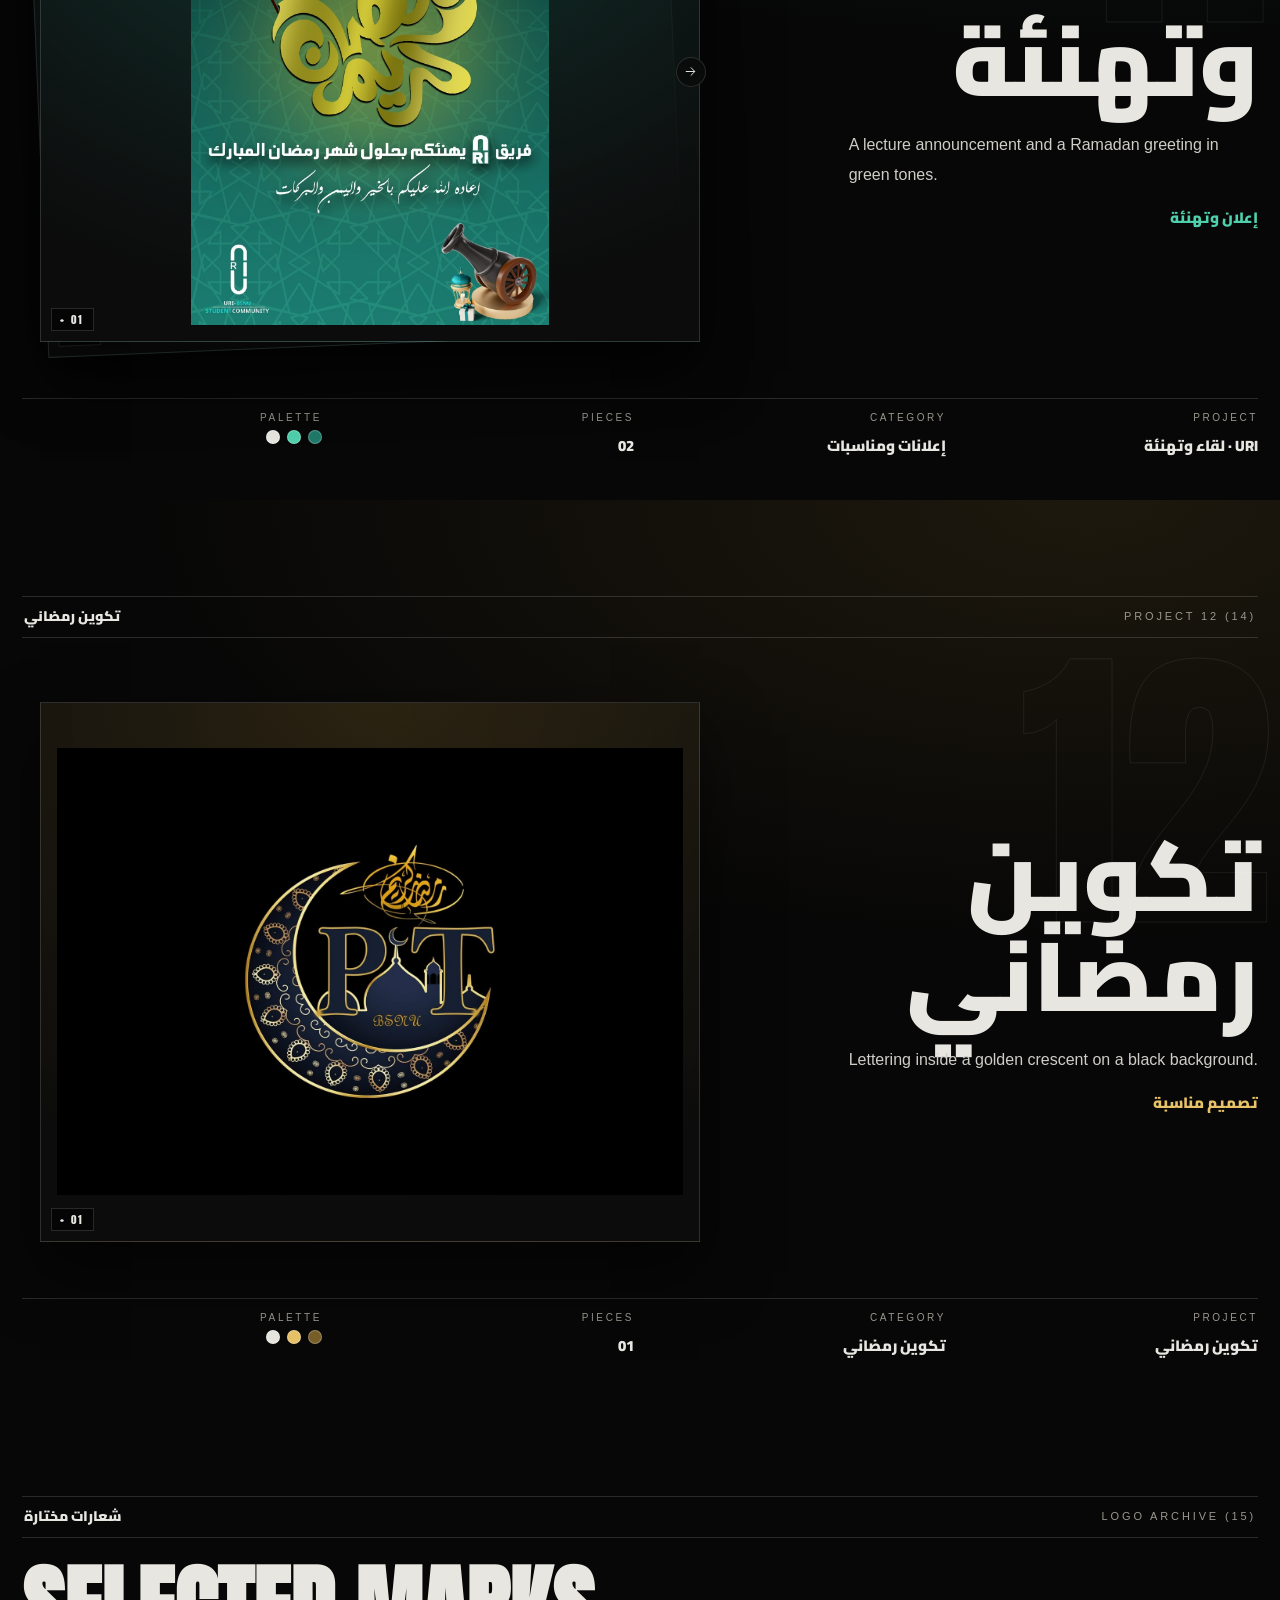
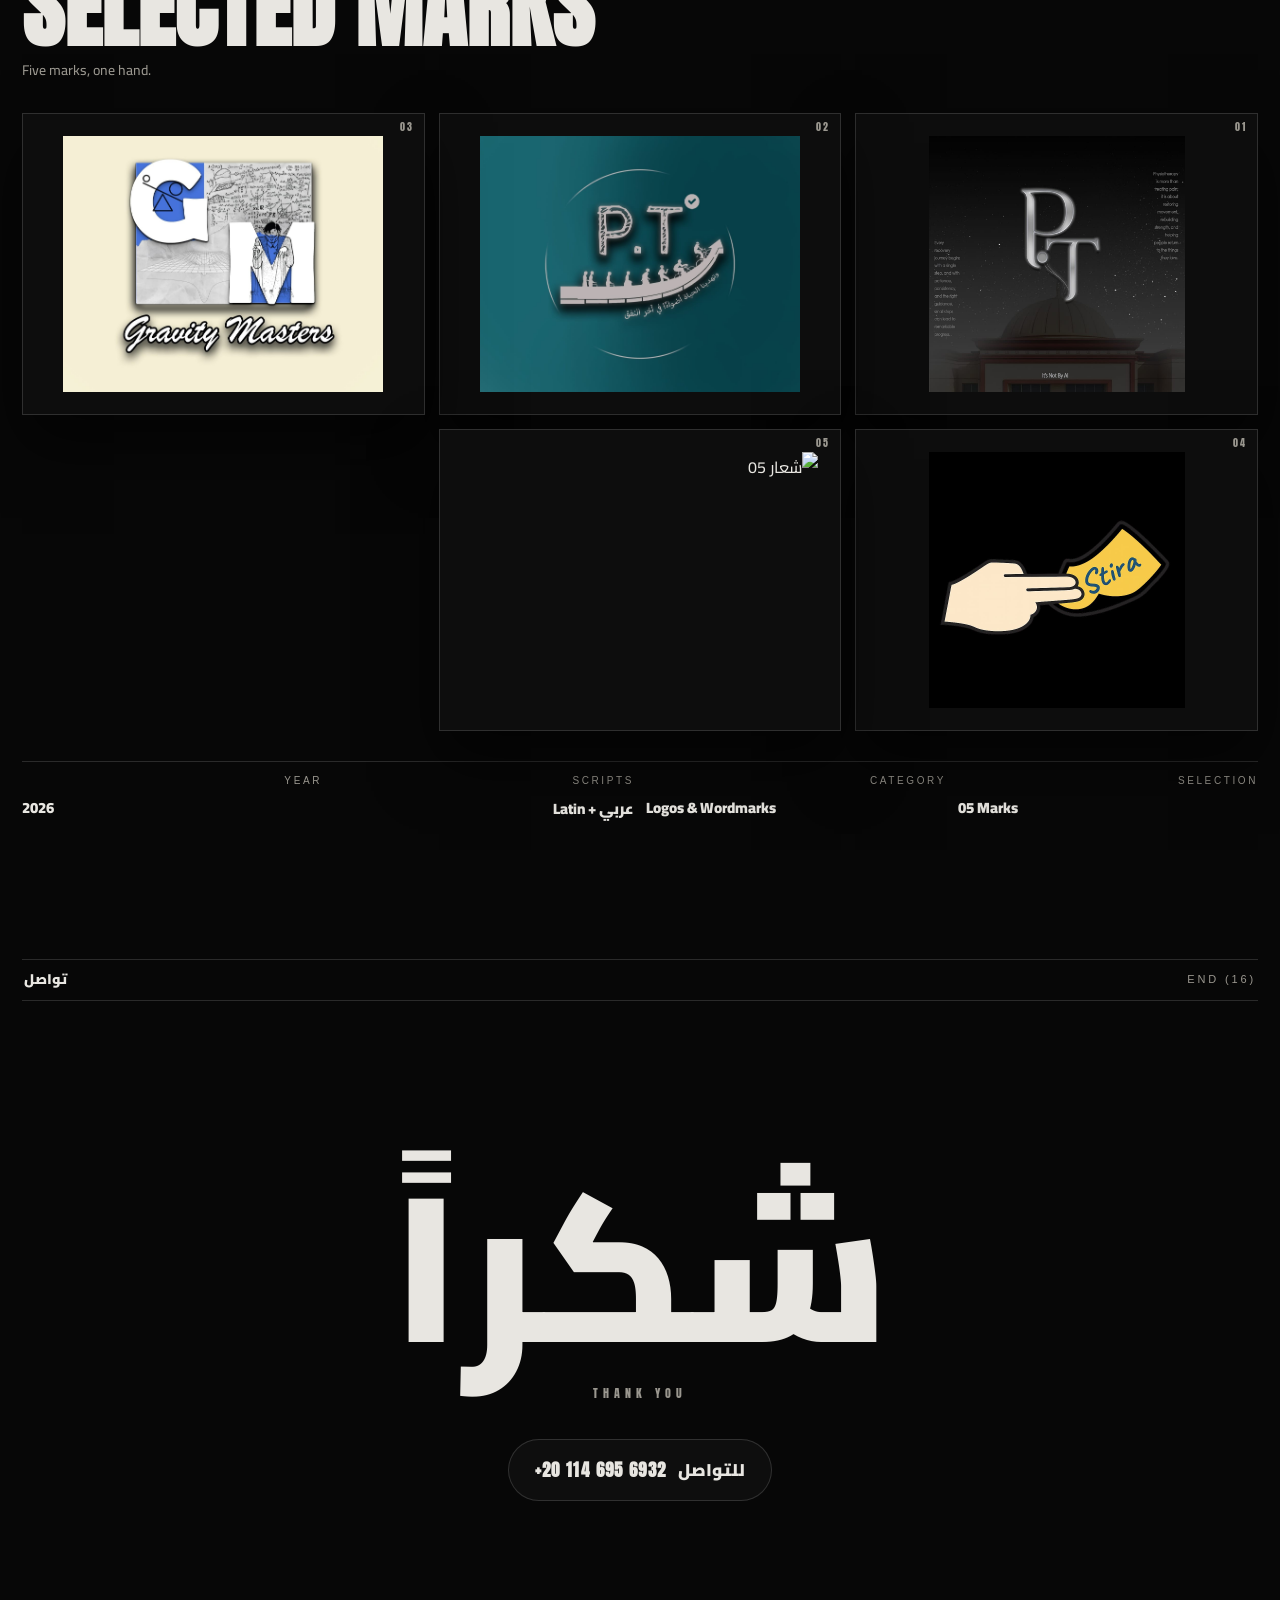
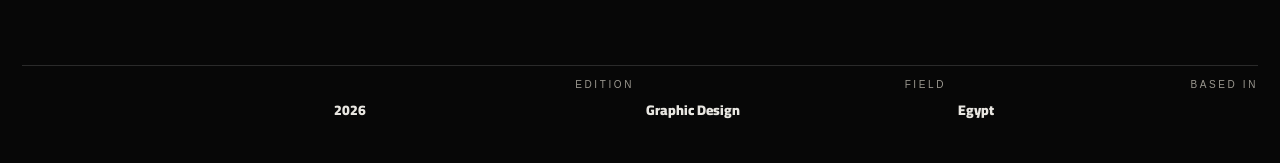
==== commit f265e62d: "v2: bidirectional deck swipe (right = next design, left = previous)" ====
--- a/v2/index.html
+++ b/v2/index.html
@@ -582,7 +582,7 @@
 var tick=false;
 addEventListener('scroll',function(){if(!tick){tick=true;requestAnimationFrame(function(){onScroll();tick=false})}},{passive:true});
 onScroll();
-/* stacked-card decks: manual left swipe dismisses front card, arrow cue, no auto motion */
+/* stacked-card decks: swipe right for the next design, swipe left to pull the previous one back; arrow cue, no auto motion */
 var decks=Array.prototype.slice.call(document.querySelectorAll('[data-deck]'));
 function layoutDeck(d){
   d._cards.forEach(function(c,i){
@@ -599,7 +599,7 @@
   d._anim=true;
   var f=d._cards[0];
   f.style.transition='transform .48s cubic-bezier(.3,.75,.35,1),opacity .48s';
-  f.style.transform='translate(-135%,-8%) rotate(-15deg)';
+  f.style.transform='translate(135%,-8%) rotate(15deg)';
   f.style.opacity='0';
   setTimeout(function(){
     f.style.transition='none';
@@ -612,9 +612,26 @@
     d._anim=false;
   },470);
 }
+function backDeck(d){
+  if(d._anim||d._cards.length<2)return;
+  d._anim=true;
+  var p=d._cards[d._cards.length-1];
+  d._cards.unshift(d._cards.pop());
+  d.insertBefore(p,d.firstChild);
+  p.style.zIndex=d._cards.length+2;
+  p.style.opacity='1';
+  p.style.transition='transform .48s cubic-bezier(.3,.75,.35,1)';
+  void p.offsetWidth;
+  p.style.transform='translate(0px,0px) rotate(0deg) scale(1)';
+  setTimeout(function(){
+    p.style.transition='';p.style.zIndex='';
+    layoutDeck(d);
+    d._anim=false;
+  },480);
+}
 decks.forEach(function(d){
   d._cards=Array.prototype.slice.call(d.querySelectorAll('.dk-card'));
-  d._anim=false;d._drag=false;d._sx=0;d._dx=0;
+  d._anim=false;d._drag=false;d._sx=0;d._dx=0;d._prev=null;
   layoutDeck(d);
   d.addEventListener('dragstart',function(e){e.preventDefault()});
   var nx=d.querySelector('.dk-next');
@@ -622,7 +639,7 @@
   d.addEventListener('pointerdown',function(e){
     d._px=e.clientX;d._py=e.clientY;
     if(e.target.closest('.dk-next')||d._anim||d._cards.length<2)return;
-    d._drag=true;d._sx=e.clientX;d._dx=0;
+    d._drag=true;d._sx=e.clientX;d._dx=0;d._prev=null;
     d._cards[0].classList.add('drag');
     try{d.setPointerCapture(e.pointerId)}catch(_){}
   });
@@ -630,14 +647,32 @@
     if(!d._drag)return;
     var dx=e.clientX-d._sx;d._dx=dx;
     var f=d._cards[0];
-    f.style.transform='translate('+dx+'px,'+(Math.abs(dx)*.05)+'px) rotate('+(dx*.05)+'deg)';
+    if(dx>=0){
+      if(d._prev){d._prev.style.transition='';d._prev.style.zIndex='';d._prev=null;layoutDeck(d)}
+      f.style.transform='translate('+dx+'px,'+(Math.abs(dx)*.05)+'px) rotate('+(dx*.05)+'deg)';
+    }else{
+      var p=d._cards[d._cards.length-1];
+      if(d._prev!==p){if(d._prev){d._prev.style.transition='';d._prev.style.zIndex=''}
+        d._prev=p;p.style.transition='none';p.style.zIndex='100';p.style.opacity='1';}
+      f.style.transform='translate(0px,0px) rotate(0deg) scale(1)';
+      var px=d.clientWidth+dx;
+      p.style.transform='translate('+px+'px,'+(Math.abs(dx)*.05)+'px) rotate('+(dx*.05)+'deg)';
+    }
   });
   function end(){
     if(!d._drag)return;d._drag=false;
     var f=d._cards[0];f.classList.remove('drag');
     var th=Math.min(110,d.clientWidth*.24);
-    if(d._dx<-th){advanceDeck(d)}
+    if(d._dx>th){
+      if(d._prev){d._prev.style.transition='';d._prev.style.zIndex='';d._prev=null}
+      advanceDeck(d);
+    }
+    else if(d._dx<-th){
+      d._prev=null;
+      backDeck(d);
+    }
     else{
+      if(d._prev){var pv=d._prev;d._prev=null;pv.style.transition='';pv.style.zIndex='';layoutDeck(d)}
       f.style.transition='transform .45s cubic-bezier(.25,.8,.3,1),opacity .45s';
       f.style.transform='translate(0px,0px) rotate(0deg) scale(1)';f.style.opacity='1';
       setTimeout(function(){f.style.transition=''},460);
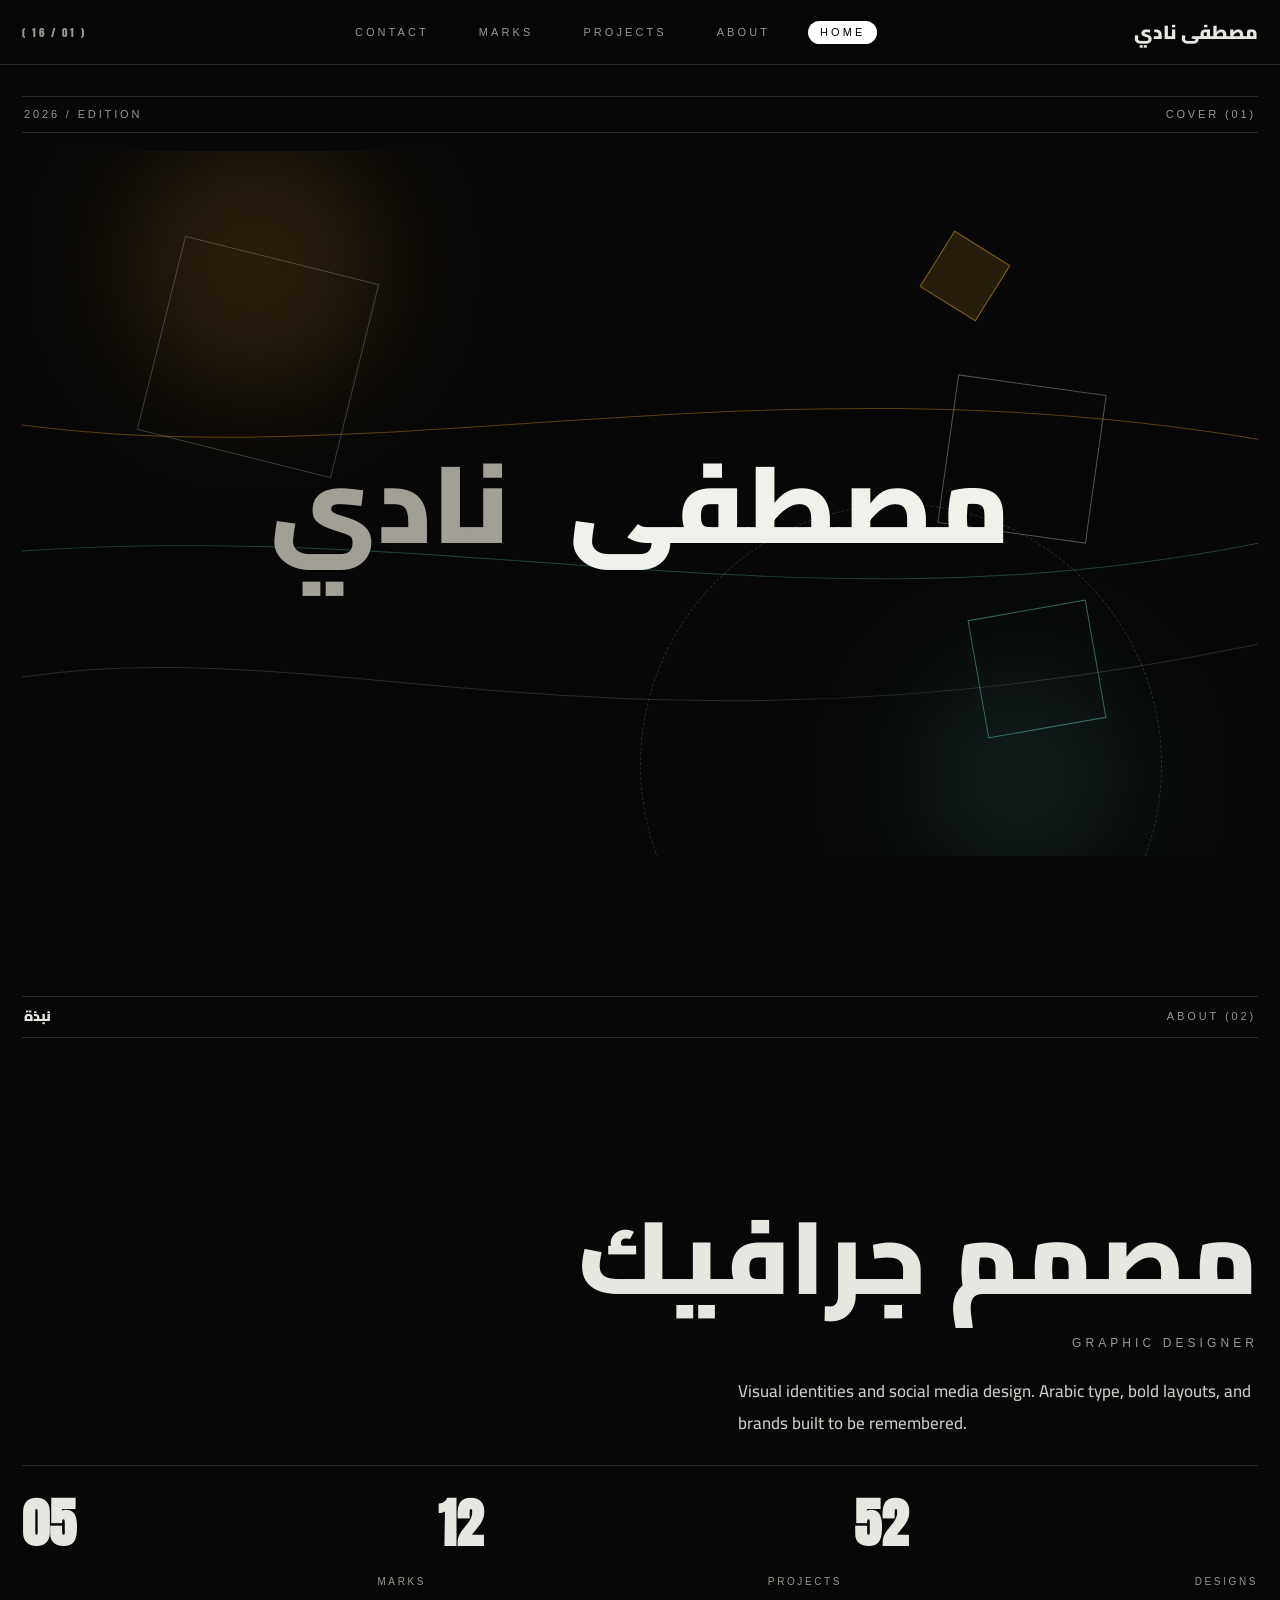
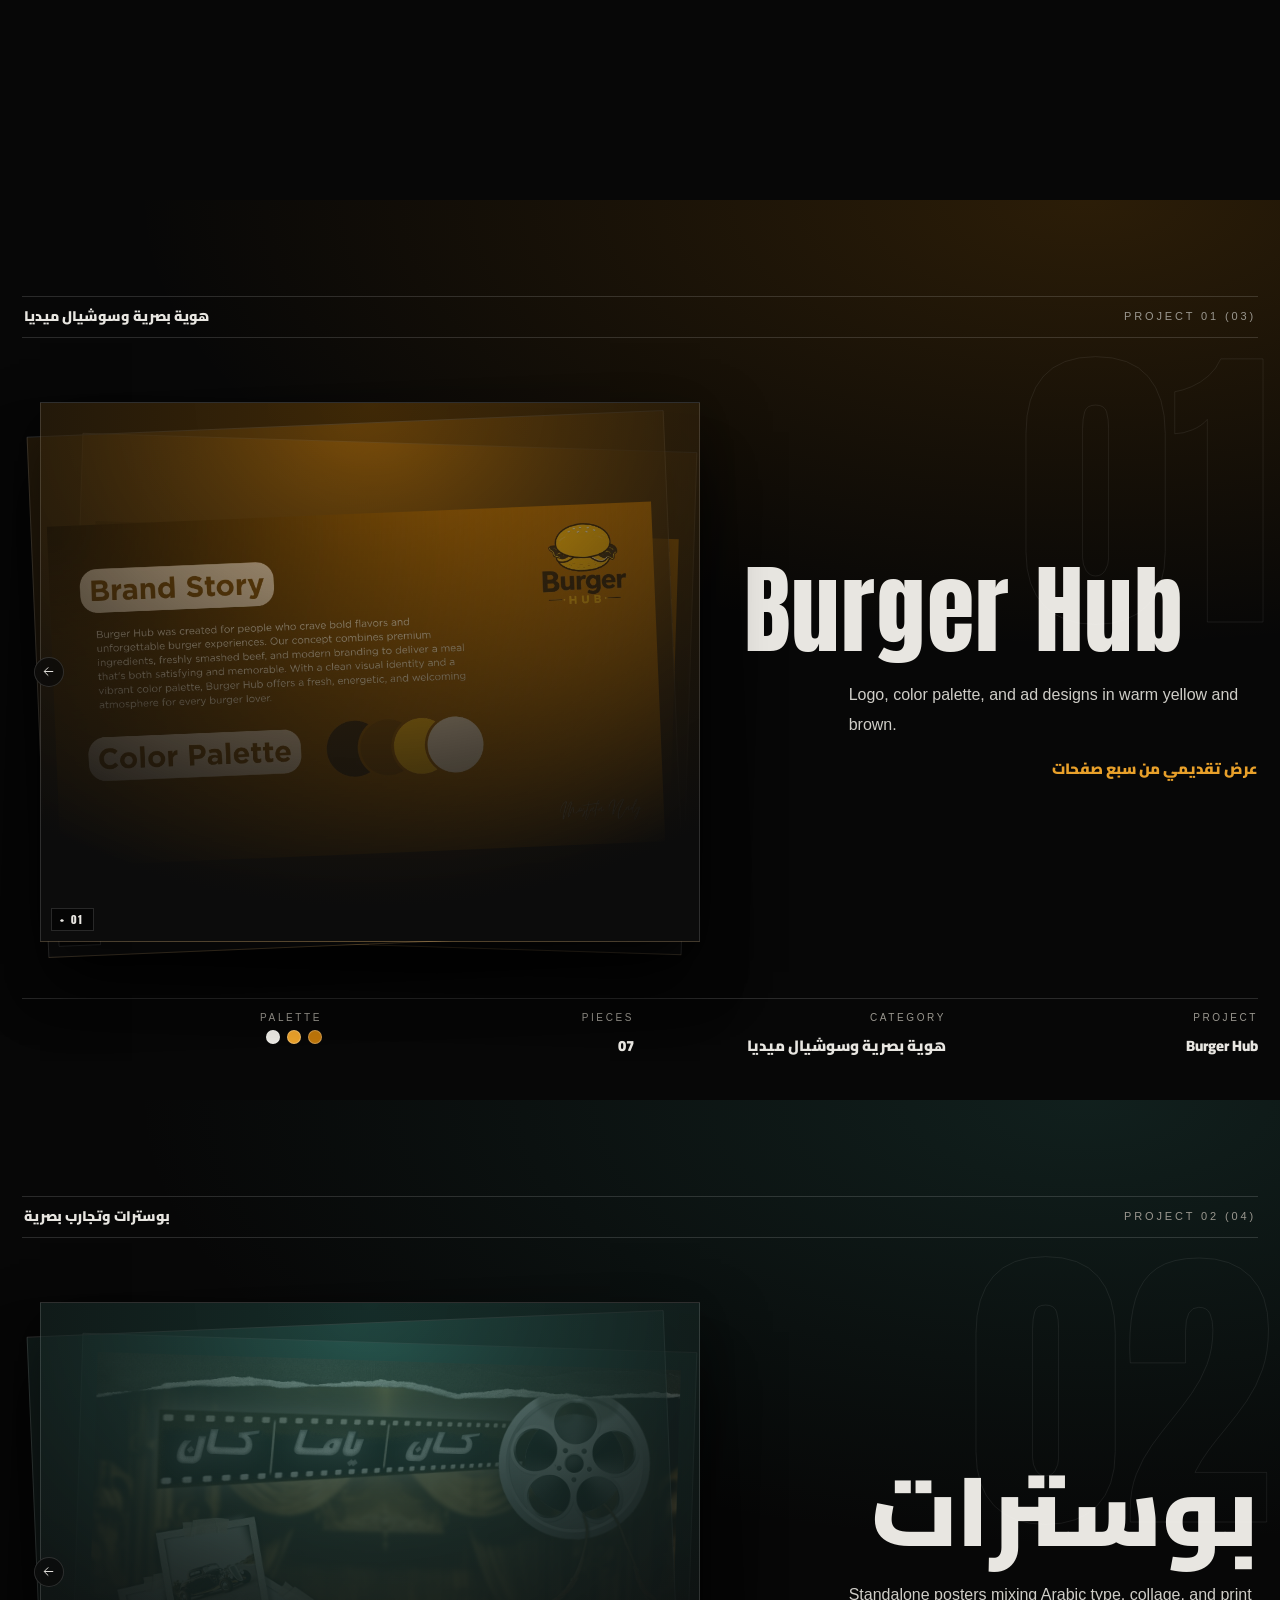
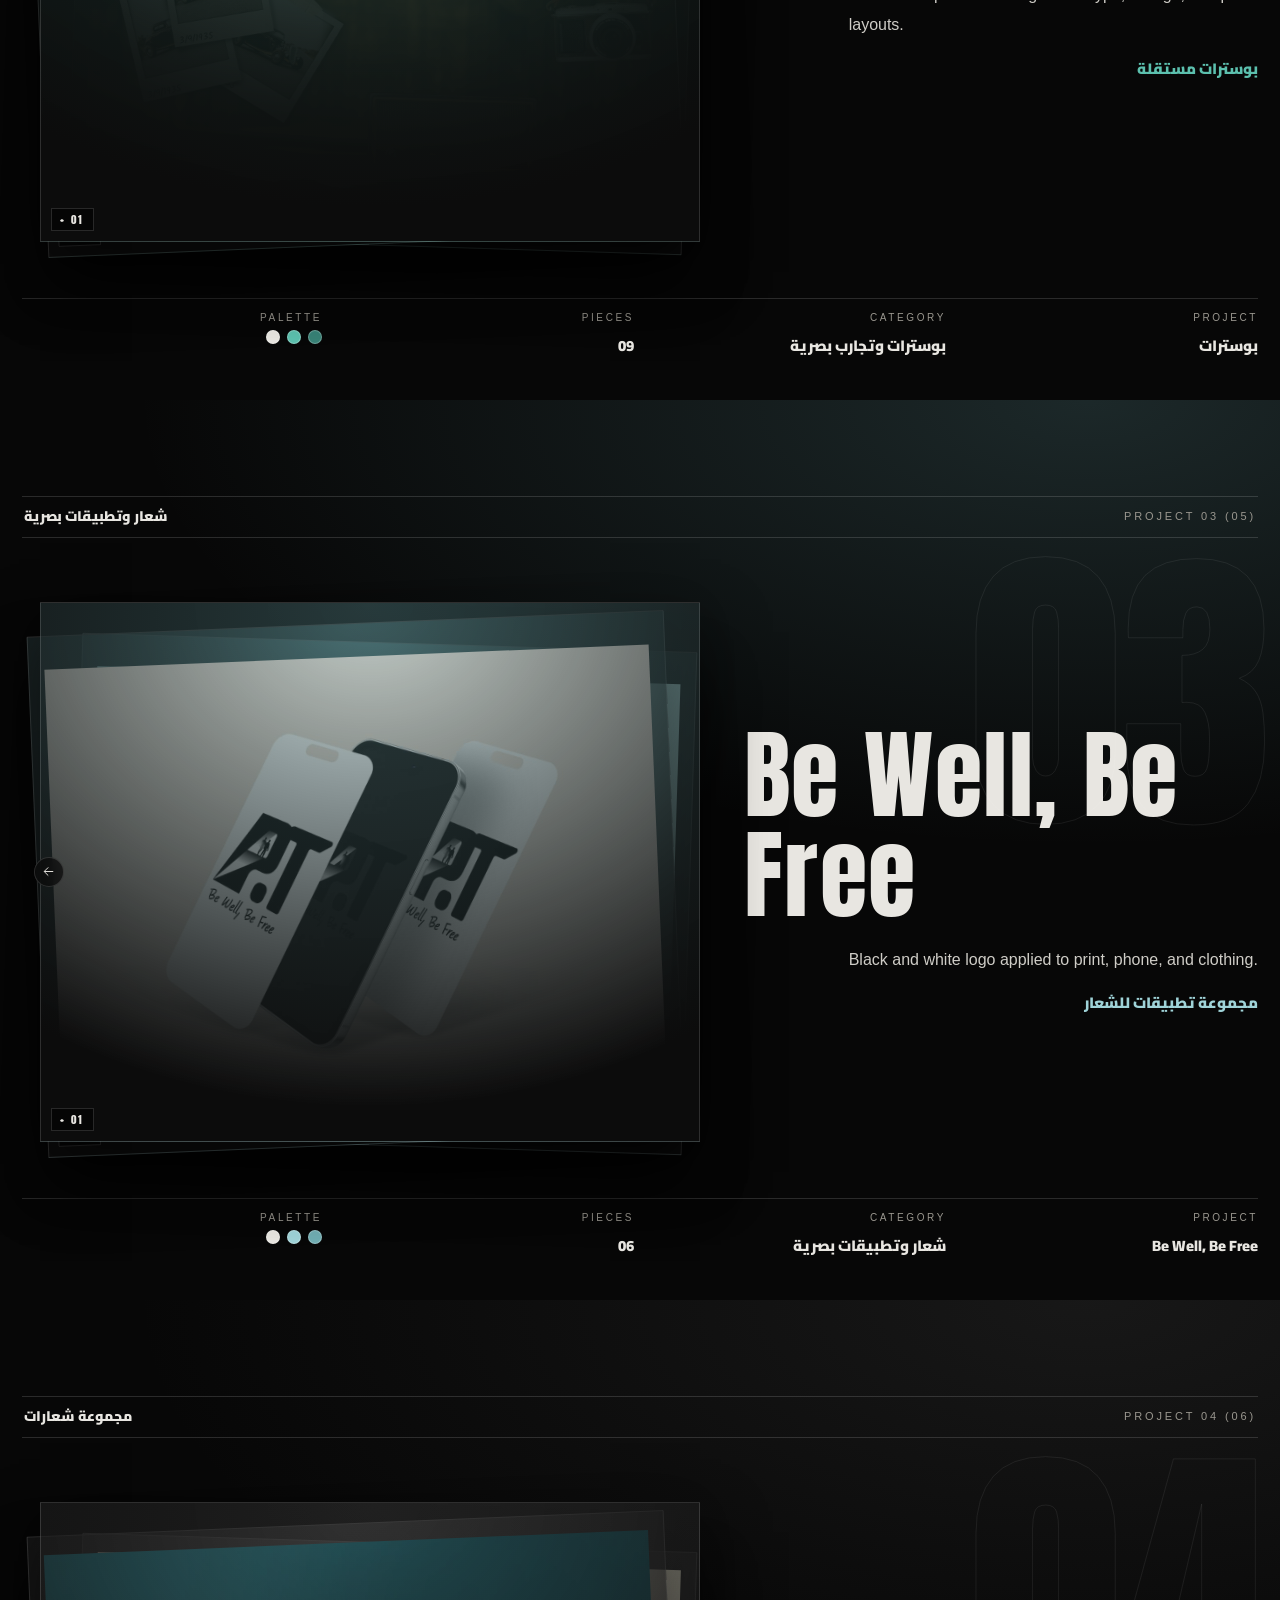
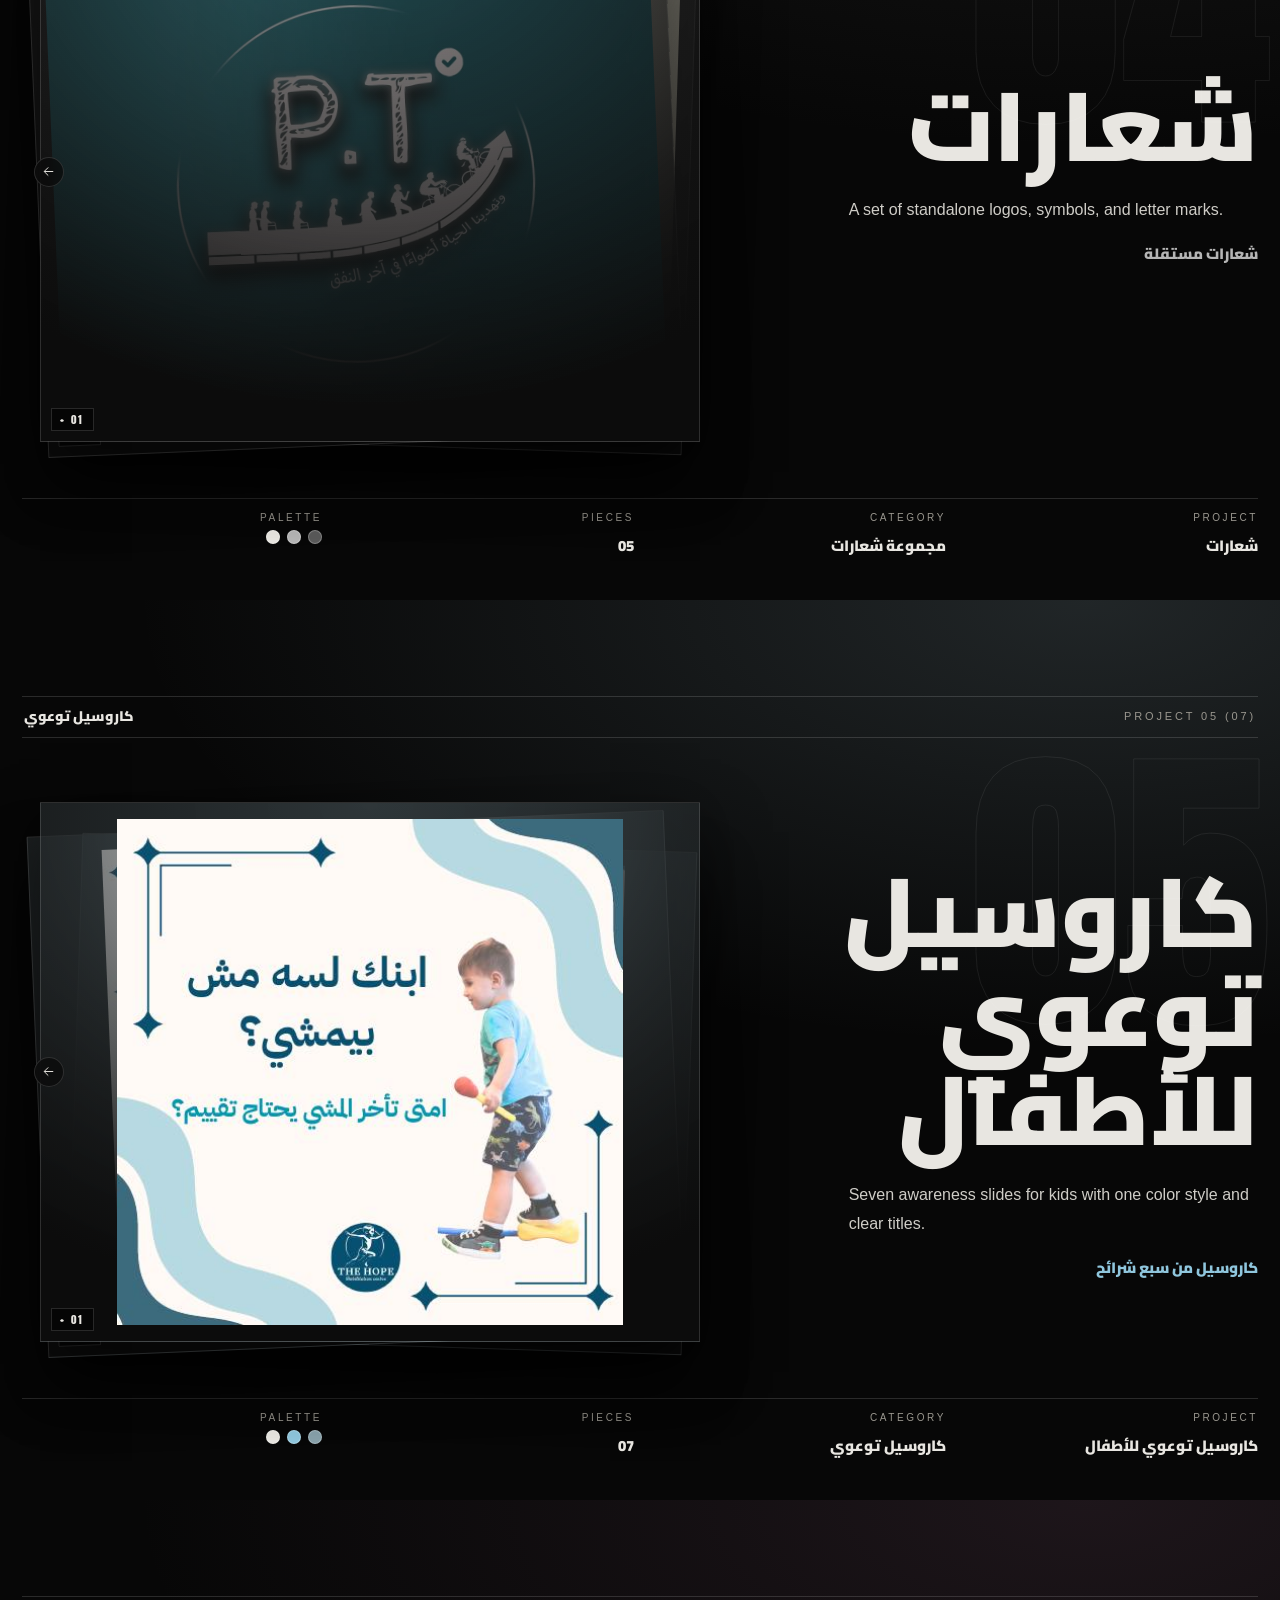
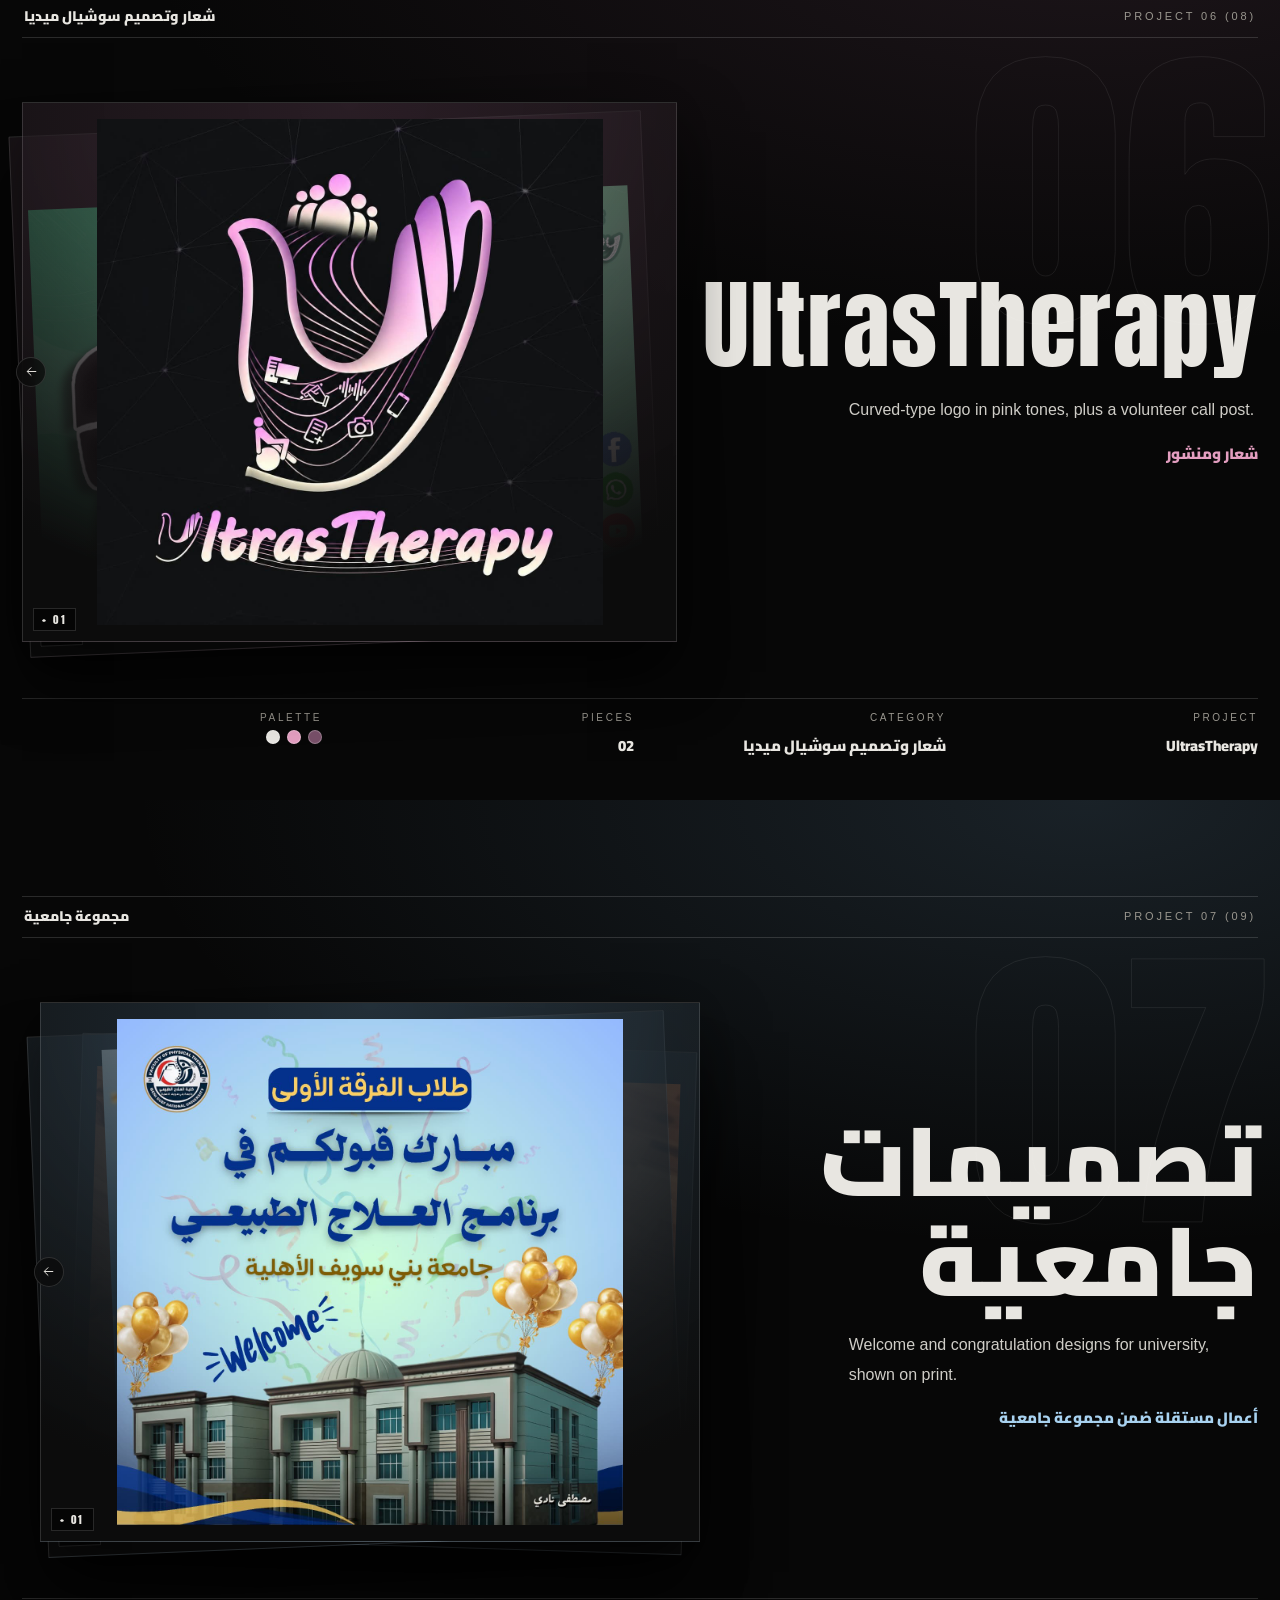
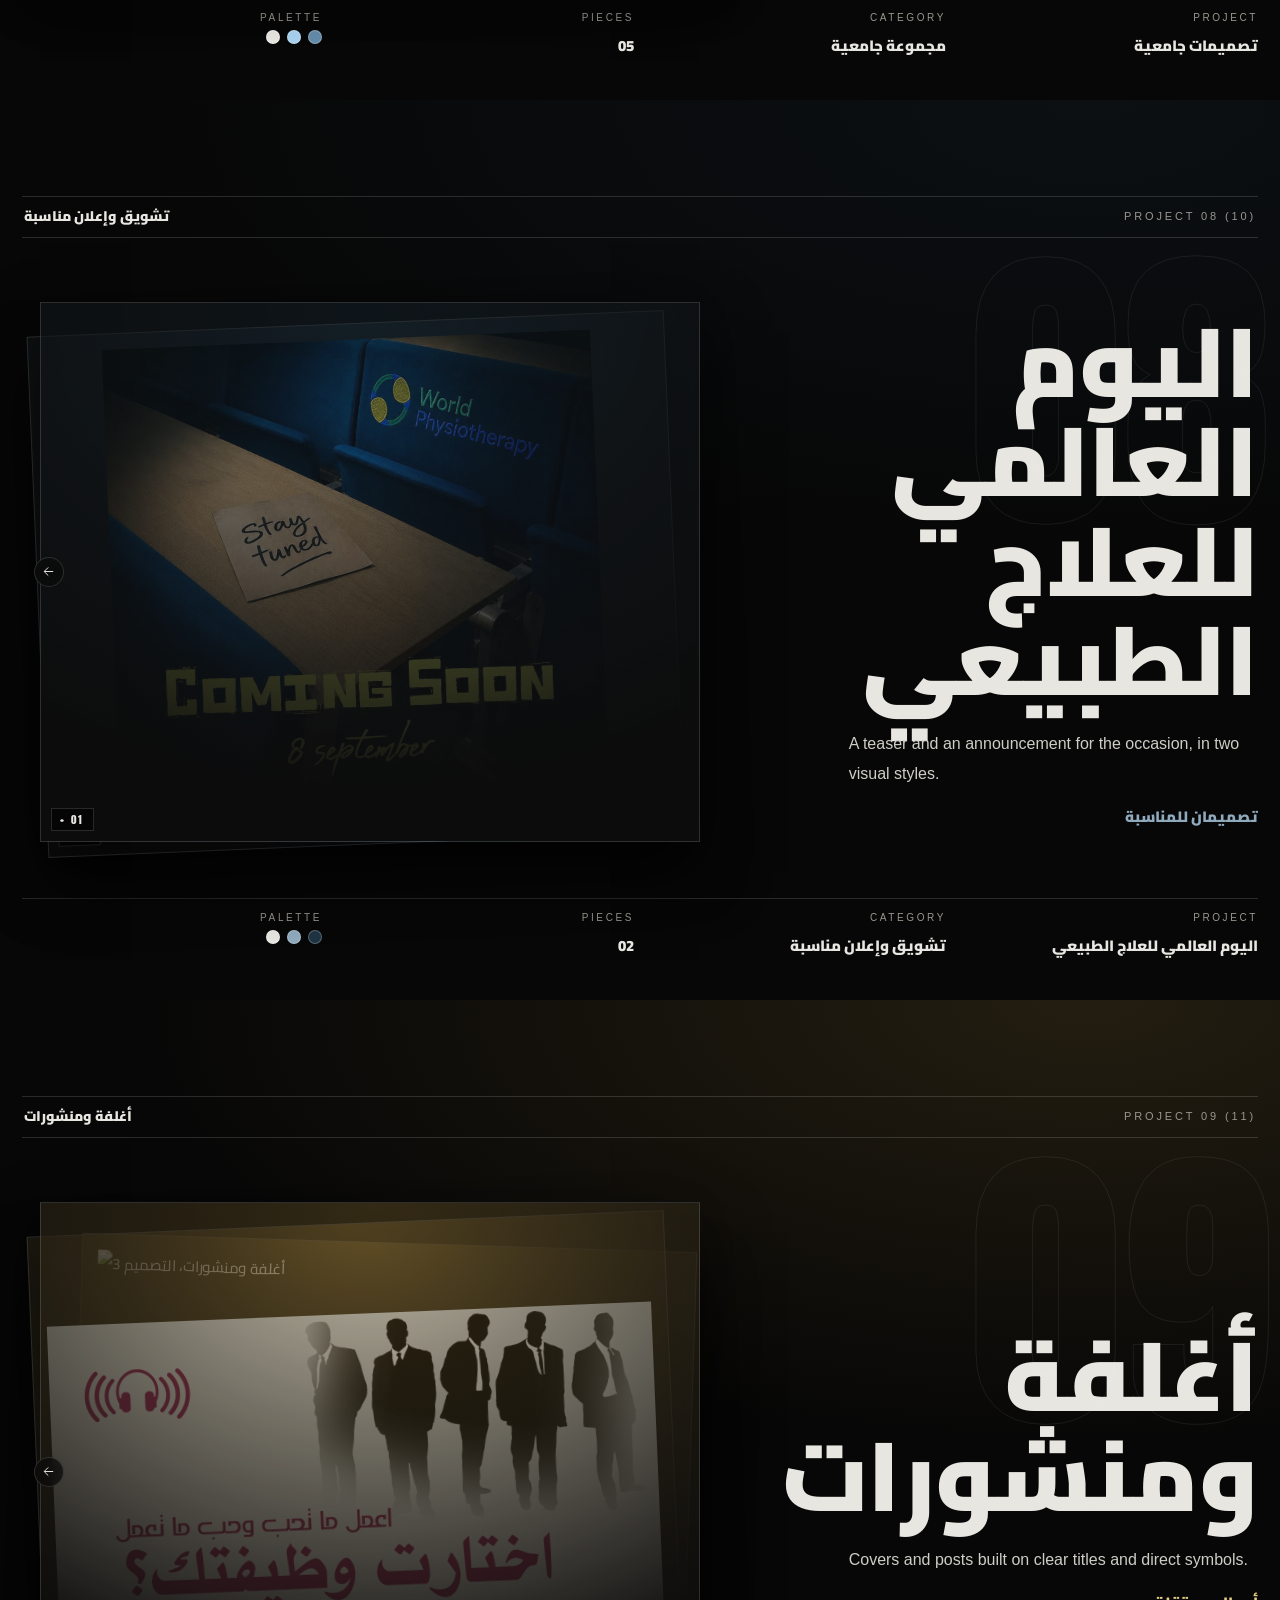
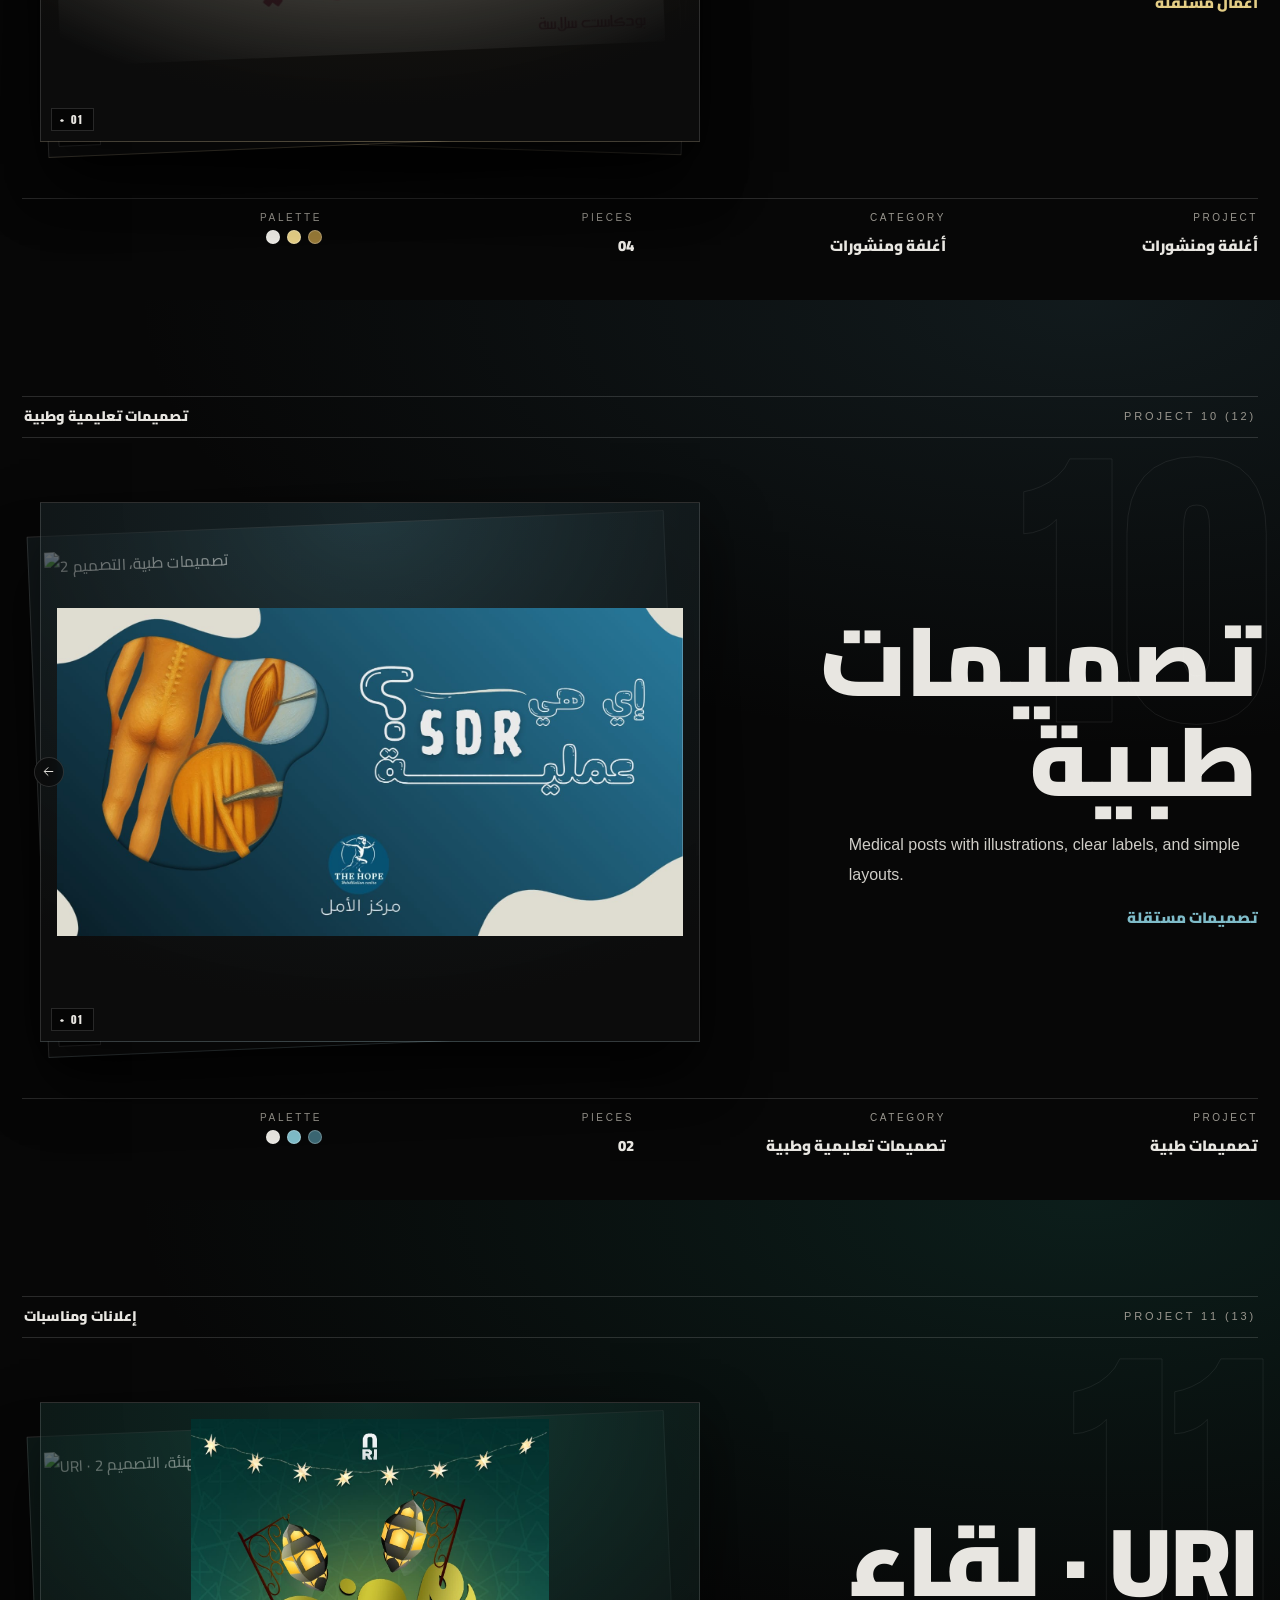
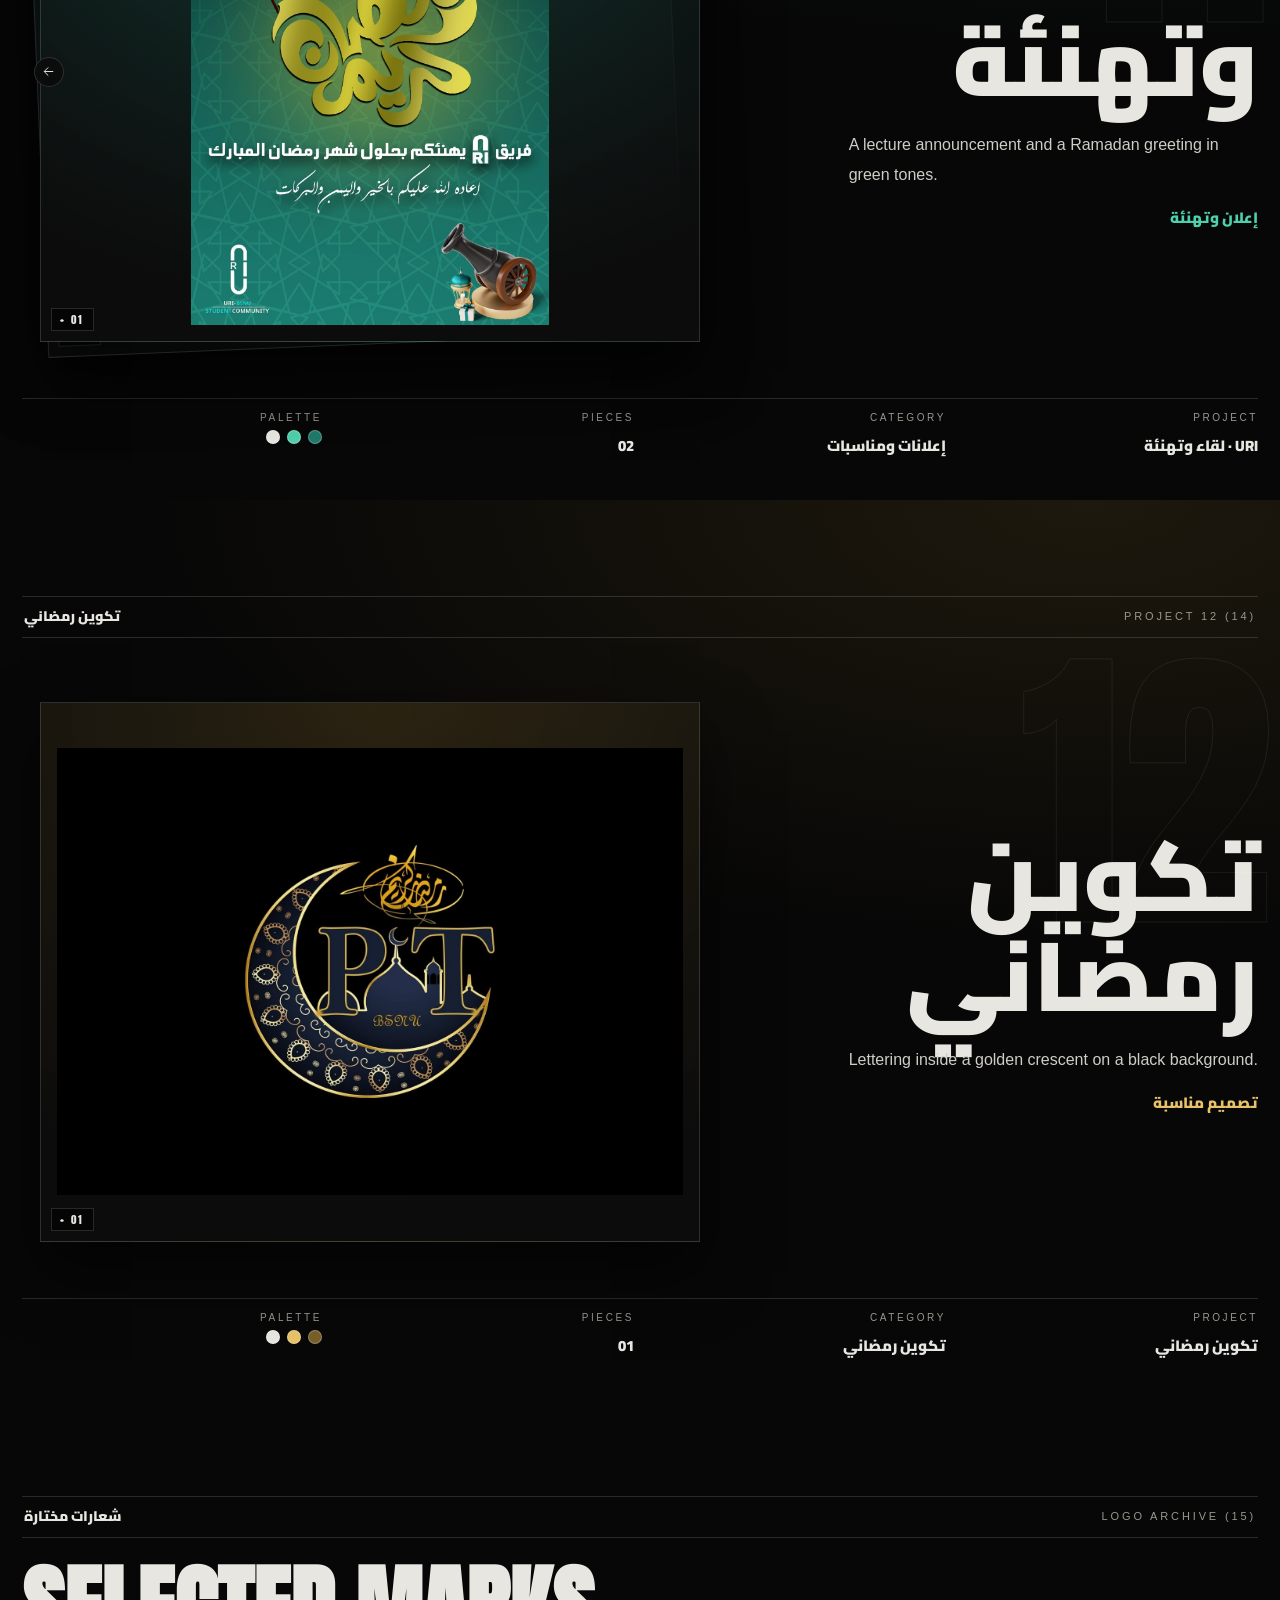
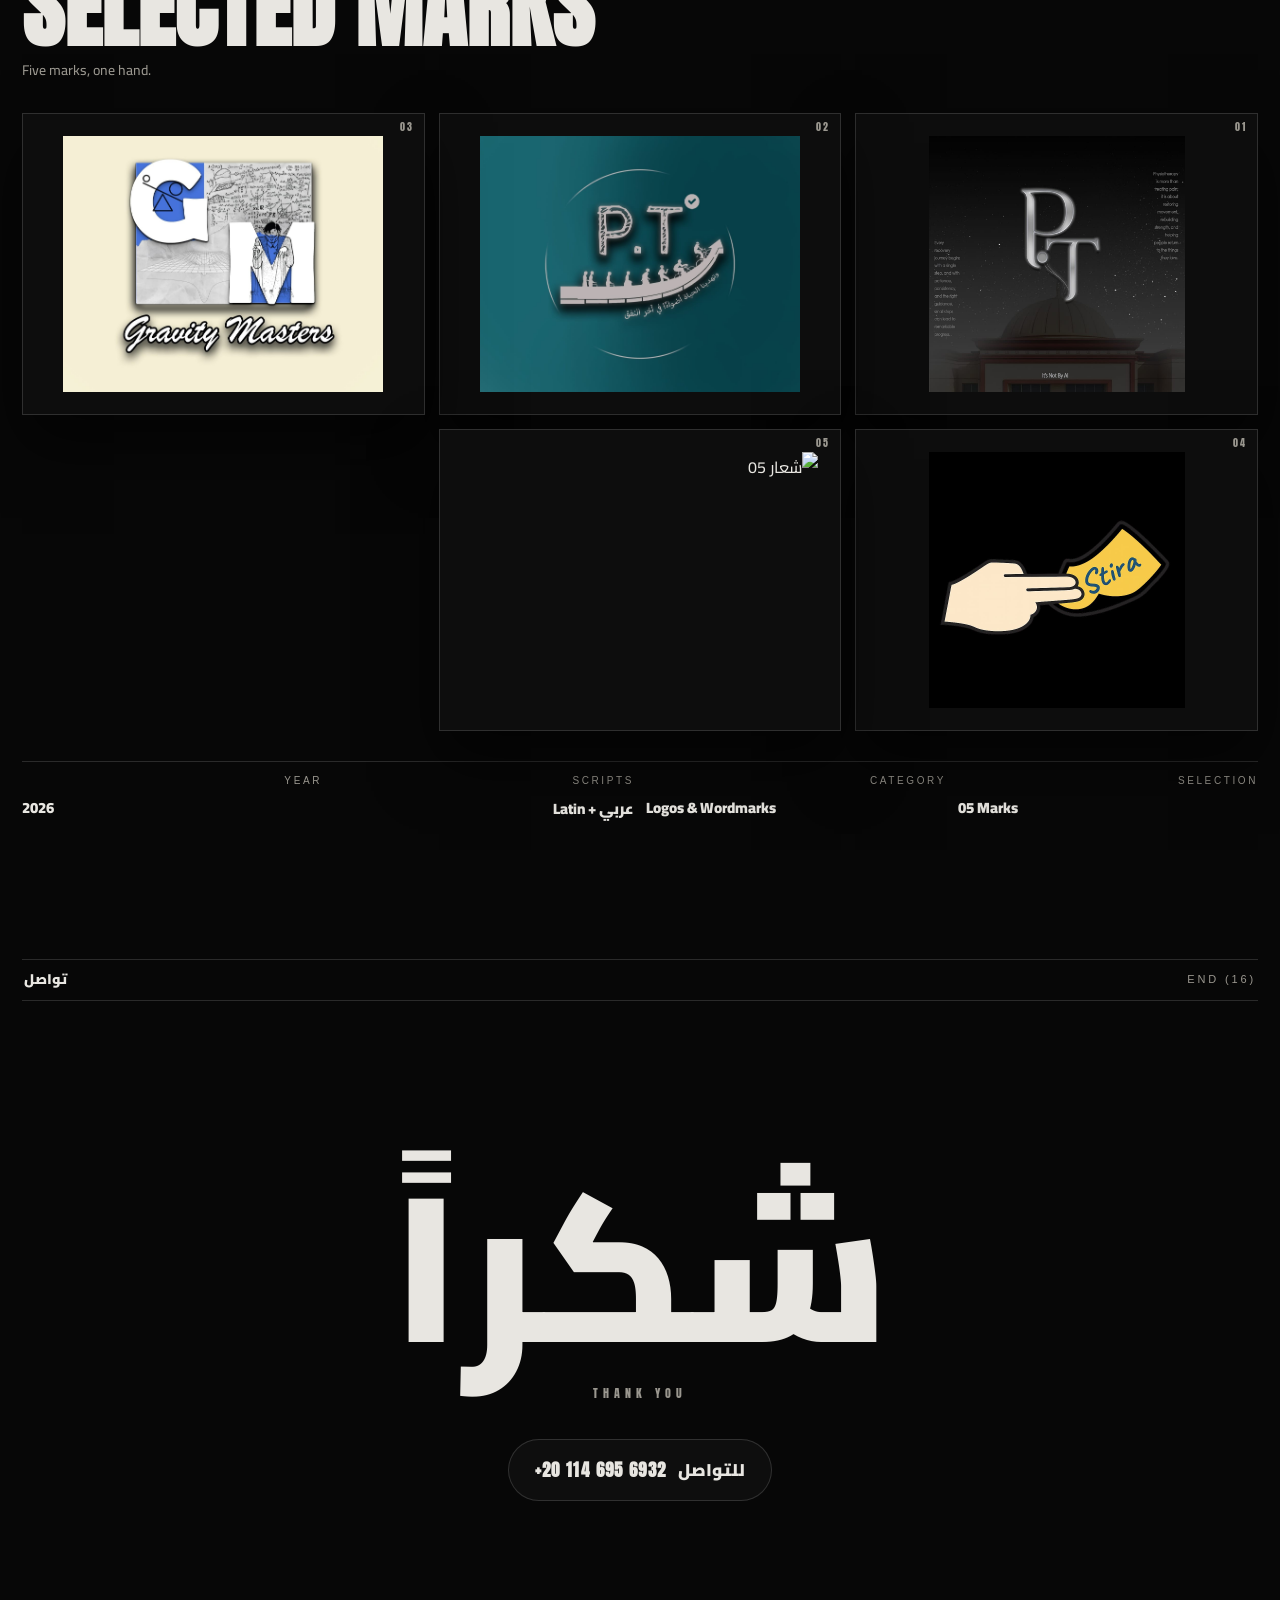
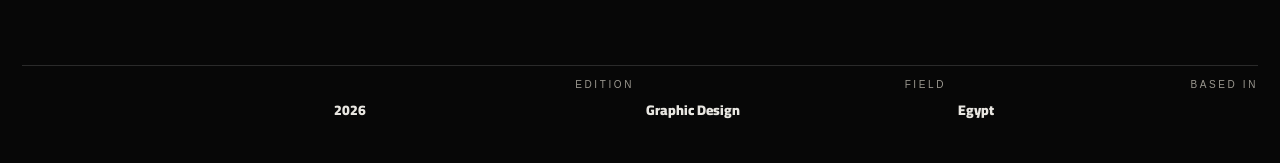
==== commit c28aef10: "Flip deck swipe direction in v2 and v3: left swipe advances, right swipe goes back" ====
--- a/v2/index.html
+++ b/v2/index.html
@@ -99,11 +99,11 @@
 .dk-card img{position:absolute;inset:0;width:100%;height:100%;padding:16px;object-fit:contain;-webkit-user-drag:none;user-select:none}
 .dk-card figcaption{position:absolute;bottom:10px;left:10px;z-index:2;font:11px/1 Anton,Arial,sans-serif;letter-spacing:.2em;
   background:rgba(0,0,0,.62);padding:5px 8px;border:1px solid var(--line)}
-.dk-next{position:absolute;top:50%;right:-6px;transform:translateY(-50%);z-index:60;width:30px;height:30px;border-radius:50%;
+.dk-next{position:absolute;top:50%;left:-6px;transform:translateY(-50%);z-index:60;width:30px;height:30px;border-radius:50%;
   border:1px solid var(--line);background:rgba(10,10,10,.72);backdrop-filter:blur(6px);-webkit-backdrop-filter:blur(6px);
   display:flex;align-items:center;justify-content:center;cursor:pointer;padding:0;animation:dkNudge 2.8s ease-in-out infinite;transition:background .3s,transform .3s}
 .dk-next svg{width:13px;height:13px;stroke:#e8e6e1;stroke-width:1.8;fill:none;stroke-linecap:round;stroke-linejoin:round}
-@keyframes dkNudge{50%{transform:translateY(-50%) translateX(3px)}}
+@keyframes dkNudge{50%{transform:translateY(-50%) translateX(-3px)}}
 @media (prefers-reduced-motion:reduce){.dk-next{animation:none}.dk-card{transition:none}}
 /* ---------- marks ---------- */
 #marks .grid{display:grid;grid-template-columns:repeat(3,1fr);gap:14px;flex:1;align-content:center;padding:30px 0}
@@ -135,7 +135,7 @@
   .hg-ring{width:74svh;height:74svh}
   .ch-main{grid-template-columns:1fr;gap:20px}
   .deck{max-height:46svh}
-  .dk-next{right:-6px;width:42px;height:42px}
+  .dk-next{left:-6px;width:42px;height:42px}
   #marks .grid{grid-template-columns:repeat(2,1fr)}
   .meta-row{grid-template-columns:repeat(2,1fr);row-gap:16px}
   footer{grid-template-columns:repeat(2,1fr);row-gap:14px}
@@ -234,7 +234,7 @@
       <figure class="dk-card framed"><img data-src="../p45-5-DUrSvF_I.jpg" width="2000" height="1125" alt="Burger Hub، التصميم 5" loading="lazy" decoding="async"/><figcaption>+ 05</figcaption></figure>
       <figure class="dk-card framed"><img data-src="../p45-6-DRITUzNI.jpg" width="2000" height="1125" alt="Burger Hub، التصميم 6" loading="lazy" decoding="async"/><figcaption>+ 06</figcaption></figure>
       <figure class="dk-card framed"><img data-src="../p45-7-CfOlUjn_.jpg" width="2000" height="1125" alt="Burger Hub، التصميم 7" loading="lazy" decoding="async"/><figcaption>+ 07</figcaption></figure>
-      <button class="dk-next" type="button" aria-label="التصميم التالي"><svg viewBox="0 0 24 24" aria-hidden="true"><path d="M4 12h15m-6-7 7 7-7 7"/></svg></button>
+      <button class="dk-next" type="button" aria-label="التصميم التالي"><svg viewBox="0 0 24 24" aria-hidden="true"><path d="M20 12h-15m6-7-7 7 7 7"/></svg></button>
     </div>
   </div>
   <div class="meta-row rv">
@@ -264,7 +264,7 @@
       <figure class="dk-card framed"><img data-src="../a17-DWRwmdK_.jpg" width="1600" height="1142" alt="بوسترات، التصميم 7" loading="lazy" decoding="async"/><figcaption>+ 07</figcaption></figure>
       <figure class="dk-card framed"><img data-src="https://raw.githubusercontent.com/mostavanady/mostavanady.github.io/f0878ed767c7d504860d16c7075501796525c17e/a37-D8I5_30X.jpg" width="1600" height="981" alt="بوسترات، التصميم 8" loading="lazy" decoding="async"/><figcaption>+ 08</figcaption></figure>
       <figure class="dk-card framed"><img data-src="https://raw.githubusercontent.com/mostavanady/mostavanady.github.io/f0878ed767c7d504860d16c7075501796525c17e/a38-BlloTOAQ.jpg" width="904" height="1280" alt="بوسترات، التصميم 9" loading="lazy" decoding="async"/><figcaption>+ 09</figcaption></figure>
-      <button class="dk-next" type="button" aria-label="التصميم التالي"><svg viewBox="0 0 24 24" aria-hidden="true"><path d="M4 12h15m-6-7 7 7-7 7"/></svg></button>
+      <button class="dk-next" type="button" aria-label="التصميم التالي"><svg viewBox="0 0 24 24" aria-hidden="true"><path d="M20 12h-15m6-7-7 7 7 7"/></svg></button>
     </div>
   </div>
   <div class="meta-row rv">
@@ -291,7 +291,7 @@
       <figure class="dk-card framed"><img data-src="../a26-CeX2zYpM.jpg" width="1280" height="960" alt="Be Well, Be Free، التصميم 4" loading="lazy" decoding="async"/><figcaption>+ 04</figcaption></figure>
       <figure class="dk-card framed"><img data-src="../a23-clear.jpg" width="1280" height="960" alt="Be Well, Be Free، التصميم 5" loading="lazy" decoding="async"/><figcaption>+ 05</figcaption></figure>
       <figure class="dk-card framed"><img data-src="https://raw.githubusercontent.com/mostavanady/mostavanady.github.io/f0878ed767c7d504860d16c7075501796525c17e/a25-CppSNzmr.jpg" width="1280" height="960" alt="Be Well, Be Free، التصميم 6" loading="lazy" decoding="async"/><figcaption>+ 06</figcaption></figure>
-      <button class="dk-next" type="button" aria-label="التصميم التالي"><svg viewBox="0 0 24 24" aria-hidden="true"><path d="M4 12h15m-6-7 7 7-7 7"/></svg></button>
+      <button class="dk-next" type="button" aria-label="التصميم التالي"><svg viewBox="0 0 24 24" aria-hidden="true"><path d="M20 12h-15m6-7-7 7 7 7"/></svg></button>
     </div>
   </div>
   <div class="meta-row rv">
@@ -317,7 +317,7 @@
       <figure class="dk-card framed"><img data-src="../a42-CfCaT0AY.jpg" width="1350" height="1080" alt="شعارات، التصميم 3" loading="lazy" decoding="async"/><figcaption>+ 03</figcaption></figure>
       <figure class="dk-card framed"><img data-src="../a16-C4v1Qu2W.jpg" width="1024" height="1024" alt="شعارات، التصميم 4" loading="lazy" decoding="async"/><figcaption>+ 04</figcaption></figure>
       <figure class="dk-card framed"><img data-src="https://raw.githubusercontent.com/mostavanady/mostavanady.github.io/f0878ed767c7d504860d16c7075501796525c17e/a40-XJKupfoi.jpg" width="1600" height="1142" alt="شعارات، التصميم 5" loading="lazy" decoding="async"/><figcaption>+ 05</figcaption></figure>
-      <button class="dk-next" type="button" aria-label="التصميم التالي"><svg viewBox="0 0 24 24" aria-hidden="true"><path d="M4 12h15m-6-7 7 7-7 7"/></svg></button>
+      <button class="dk-next" type="button" aria-label="التصميم التالي"><svg viewBox="0 0 24 24" aria-hidden="true"><path d="M20 12h-15m6-7-7 7 7 7"/></svg></button>
     </div>
   </div>
   <div class="meta-row rv">
@@ -345,7 +345,7 @@
       <figure class="dk-card framed"><img data-src="../p46-5-Dh9tHY46.jpg" width="500" height="500" alt="كاروسيل توعوي للأطفال، التصميم 5" loading="lazy" decoding="async"/><figcaption>+ 05</figcaption></figure>
       <figure class="dk-card framed"><img data-src="../p46-6-DEraLM7H.jpg" width="500" height="500" alt="كاروسيل توعوي للأطفال، التصميم 6" loading="lazy" decoding="async"/><figcaption>+ 06</figcaption></figure>
       <figure class="dk-card framed"><img data-src="../p46-7-DEj0y0rb.jpg" width="500" height="500" alt="كاروسيل توعوي للأطفال، التصميم 7" loading="lazy" decoding="async"/><figcaption>+ 07</figcaption></figure>
-      <button class="dk-next" type="button" aria-label="التصميم التالي"><svg viewBox="0 0 24 24" aria-hidden="true"><path d="M4 12h15m-6-7 7 7-7 7"/></svg></button>
+      <button class="dk-next" type="button" aria-label="التصميم التالي"><svg viewBox="0 0 24 24" aria-hidden="true"><path d="M20 12h-15m6-7-7 7 7 7"/></svg></button>
     </div>
   </div>
   <div class="meta-row rv">
@@ -368,7 +368,7 @@
     <div class="deck rv" data-deck>
       <figure class="dk-card framed"><img data-src="../a03-C8en8lCx.jpg" width="1254" height="1254" alt="UltrasTherapy، التصميم 1" loading="lazy" decoding="async"/><figcaption>+ 01</figcaption></figure>
       <figure class="dk-card framed"><img data-src="../a09-C1Jd3Jxv.jpg" width="1600" height="992" alt="UltrasTherapy، التصميم 2" loading="lazy" decoding="async"/><figcaption>+ 02</figcaption></figure>
-      <button class="dk-next" type="button" aria-label="التصميم التالي"><svg viewBox="0 0 24 24" aria-hidden="true"><path d="M4 12h15m-6-7 7 7-7 7"/></svg></button>
+      <button class="dk-next" type="button" aria-label="التصميم التالي"><svg viewBox="0 0 24 24" aria-hidden="true"><path d="M20 12h-15m6-7-7 7 7 7"/></svg></button>
     </div>
   </div>
   <div class="meta-row rv">
@@ -394,7 +394,7 @@
       <figure class="dk-card framed"><img data-src="../a19-VtS6MWNE.jpg" width="1200" height="900" alt="تصميمات جامعية، التصميم 3" loading="lazy" decoding="async"/><figcaption>+ 03</figcaption></figure>
       <figure class="dk-card framed"><img data-src="../a35-BCWllhi2.jpg" width="960" height="1280" alt="تصميمات جامعية، التصميم 4" loading="lazy" decoding="async"/><figcaption>+ 04</figcaption></figure>
       <figure class="dk-card framed"><img data-src="https://raw.githubusercontent.com/mostavanady/mostavanady.github.io/f0878ed767c7d504860d16c7075501796525c17e/a20-CneEW5I2.jpg" width="1280" height="960" alt="تصميمات جامعية، التصميم 5" loading="lazy" decoding="async"/><figcaption>+ 05</figcaption></figure>
-      <button class="dk-next" type="button" aria-label="التصميم التالي"><svg viewBox="0 0 24 24" aria-hidden="true"><path d="M4 12h15m-6-7 7 7-7 7"/></svg></button>
+      <button class="dk-next" type="button" aria-label="التصميم التالي"><svg viewBox="0 0 24 24" aria-hidden="true"><path d="M20 12h-15m6-7-7 7 7 7"/></svg></button>
     </div>
   </div>
   <div class="meta-row rv">
@@ -417,7 +417,7 @@
     <div class="deck rv" data-deck>
       <figure class="dk-card framed"><img data-src="../a21-C3n-o7B3.jpg" width="1600" height="1142" alt="اليوم العالمي للعلاج الطبيعي، التصميم 1" loading="lazy" decoding="async"/><figcaption>+ 01</figcaption></figure>
       <figure class="dk-card framed"><img data-src="../a06-DCfmrgbM.jpg" width="1254" height="1254" alt="اليوم العالمي للعلاج الطبيعي، التصميم 2" loading="lazy" decoding="async"/><figcaption>+ 02</figcaption></figure>
-      <button class="dk-next" type="button" aria-label="التصميم التالي"><svg viewBox="0 0 24 24" aria-hidden="true"><path d="M4 12h15m-6-7 7 7-7 7"/></svg></button>
+      <button class="dk-next" type="button" aria-label="التصميم التالي"><svg viewBox="0 0 24 24" aria-hidden="true"><path d="M20 12h-15m6-7-7 7 7 7"/></svg></button>
     </div>
   </div>
   <div class="meta-row rv">
@@ -442,7 +442,7 @@
       <figure class="dk-card framed"><img data-src="../a32-DKysWhcy.jpg" width="1280" height="720" alt="أغلفة ومنشورات، التصميم 2" loading="lazy" decoding="async"/><figcaption>+ 02</figcaption></figure>
       <figure class="dk-card framed"><img data-src="https://raw.githubusercontent.com/mostavanady/mostavanady.github.io/f0878ed767c7d504860d16c7075501796525c17e/a29-CkGb1xmQ.jpg" width="1000" height="1000" alt="أغلفة ومنشورات، التصميم 3" loading="lazy" decoding="async"/><figcaption>+ 03</figcaption></figure>
       <figure class="dk-card framed"><img data-src="https://raw.githubusercontent.com/mostavanady/mostavanady.github.io/f0878ed767c7d504860d16c7075501796525c17e/a43-D0_kyB9t.jpg" width="1599" height="899" alt="أغلفة ومنشورات، التصميم 4" loading="lazy" decoding="async"/><figcaption>+ 04</figcaption></figure>
-      <button class="dk-next" type="button" aria-label="التصميم التالي"><svg viewBox="0 0 24 24" aria-hidden="true"><path d="M4 12h15m-6-7 7 7-7 7"/></svg></button>
+      <button class="dk-next" type="button" aria-label="التصميم التالي"><svg viewBox="0 0 24 24" aria-hidden="true"><path d="M20 12h-15m6-7-7 7 7 7"/></svg></button>
     </div>
   </div>
   <div class="meta-row rv">
@@ -465,7 +465,7 @@
     <div class="deck rv" data-deck>
       <figure class="dk-card framed"><img data-src="../a07-ChCjGbl-.jpg" width="1600" height="839" alt="تصميمات طبية، التصميم 1" loading="lazy" decoding="async"/><figcaption>+ 01</figcaption></figure>
       <figure class="dk-card framed"><img data-src="https://raw.githubusercontent.com/mostavanady/mostavanady.github.io/f0878ed767c7d504860d16c7075501796525c17e/a36-D0V1NQUM.jpg" width="1127" height="1600" alt="تصميمات طبية، التصميم 2" loading="lazy" decoding="async"/><figcaption>+ 02</figcaption></figure>
-      <button class="dk-next" type="button" aria-label="التصميم التالي"><svg viewBox="0 0 24 24" aria-hidden="true"><path d="M4 12h15m-6-7 7 7-7 7"/></svg></button>
+      <button class="dk-next" type="button" aria-label="التصميم التالي"><svg viewBox="0 0 24 24" aria-hidden="true"><path d="M20 12h-15m6-7-7 7 7 7"/></svg></button>
     </div>
   </div>
   <div class="meta-row rv">
@@ -488,7 +488,7 @@
     <div class="deck rv" data-deck>
       <figure class="dk-card framed"><img data-src="../a10-8uPhrc7M.jpg" width="1131" height="1599" alt="URI · لقاء وتهنئة، التصميم 1" loading="lazy" decoding="async"/><figcaption>+ 01</figcaption></figure>
       <figure class="dk-card framed"><img data-src="https://raw.githubusercontent.com/mostavanady/mostavanady.github.io/f0878ed767c7d504860d16c7075501796525c17e/a08-BhFzU8L5.jpg" width="1000" height="1000" alt="URI · لقاء وتهنئة، التصميم 2" loading="lazy" decoding="async"/><figcaption>+ 02</figcaption></figure>
-      <button class="dk-next" type="button" aria-label="التصميم التالي"><svg viewBox="0 0 24 24" aria-hidden="true"><path d="M4 12h15m-6-7 7 7-7 7"/></svg></button>
+      <button class="dk-next" type="button" aria-label="التصميم التالي"><svg viewBox="0 0 24 24" aria-hidden="true"><path d="M20 12h-15m6-7-7 7 7 7"/></svg></button>
     </div>
   </div>
   <div class="meta-row rv">
@@ -582,7 +582,7 @@
 var tick=false;
 addEventListener('scroll',function(){if(!tick){tick=true;requestAnimationFrame(function(){onScroll();tick=false})}},{passive:true});
 onScroll();
-/* stacked-card decks: swipe right for the next design, swipe left to pull the previous one back; arrow cue, no auto motion */
+/* stacked-card decks: swipe left for the next design, swipe right to pull the previous one back; arrow cue, no auto motion */
 var decks=Array.prototype.slice.call(document.querySelectorAll('[data-deck]'));
 function layoutDeck(d){
   d._cards.forEach(function(c,i){
@@ -599,7 +599,7 @@
   d._anim=true;
   var f=d._cards[0];
   f.style.transition='transform .48s cubic-bezier(.3,.75,.35,1),opacity .48s';
-  f.style.transform='translate(135%,-8%) rotate(15deg)';
+  f.style.transform='translate(-135%,-8%) rotate(-15deg)';
   f.style.opacity='0';
   setTimeout(function(){
     f.style.transition='none';
@@ -647,7 +647,7 @@
     if(!d._drag)return;
     var dx=e.clientX-d._sx;d._dx=dx;
     var f=d._cards[0];
-    if(dx>=0){
+    if(dx<=0){
       if(d._prev){d._prev.style.transition='';d._prev.style.zIndex='';d._prev=null;layoutDeck(d)}
       f.style.transform='translate('+dx+'px,'+(Math.abs(dx)*.05)+'px) rotate('+(dx*.05)+'deg)';
     }else{
@@ -655,7 +655,7 @@
       if(d._prev!==p){if(d._prev){d._prev.style.transition='';d._prev.style.zIndex=''}
         d._prev=p;p.style.transition='none';p.style.zIndex='100';p.style.opacity='1';}
       f.style.transform='translate(0px,0px) rotate(0deg) scale(1)';
-      var px=d.clientWidth+dx;
+      var px=dx-d.clientWidth;
       p.style.transform='translate('+px+'px,'+(Math.abs(dx)*.05)+'px) rotate('+(dx*.05)+'deg)';
     }
   });
@@ -663,11 +663,11 @@
     if(!d._drag)return;d._drag=false;
     var f=d._cards[0];f.classList.remove('drag');
     var th=Math.min(110,d.clientWidth*.24);
-    if(d._dx>th){
+    if(d._dx<-th){
       if(d._prev){d._prev.style.transition='';d._prev.style.zIndex='';d._prev=null}
       advanceDeck(d);
     }
-    else if(d._dx<-th){
+    else if(d._dx>th){
       d._prev=null;
       backDeck(d);
     }
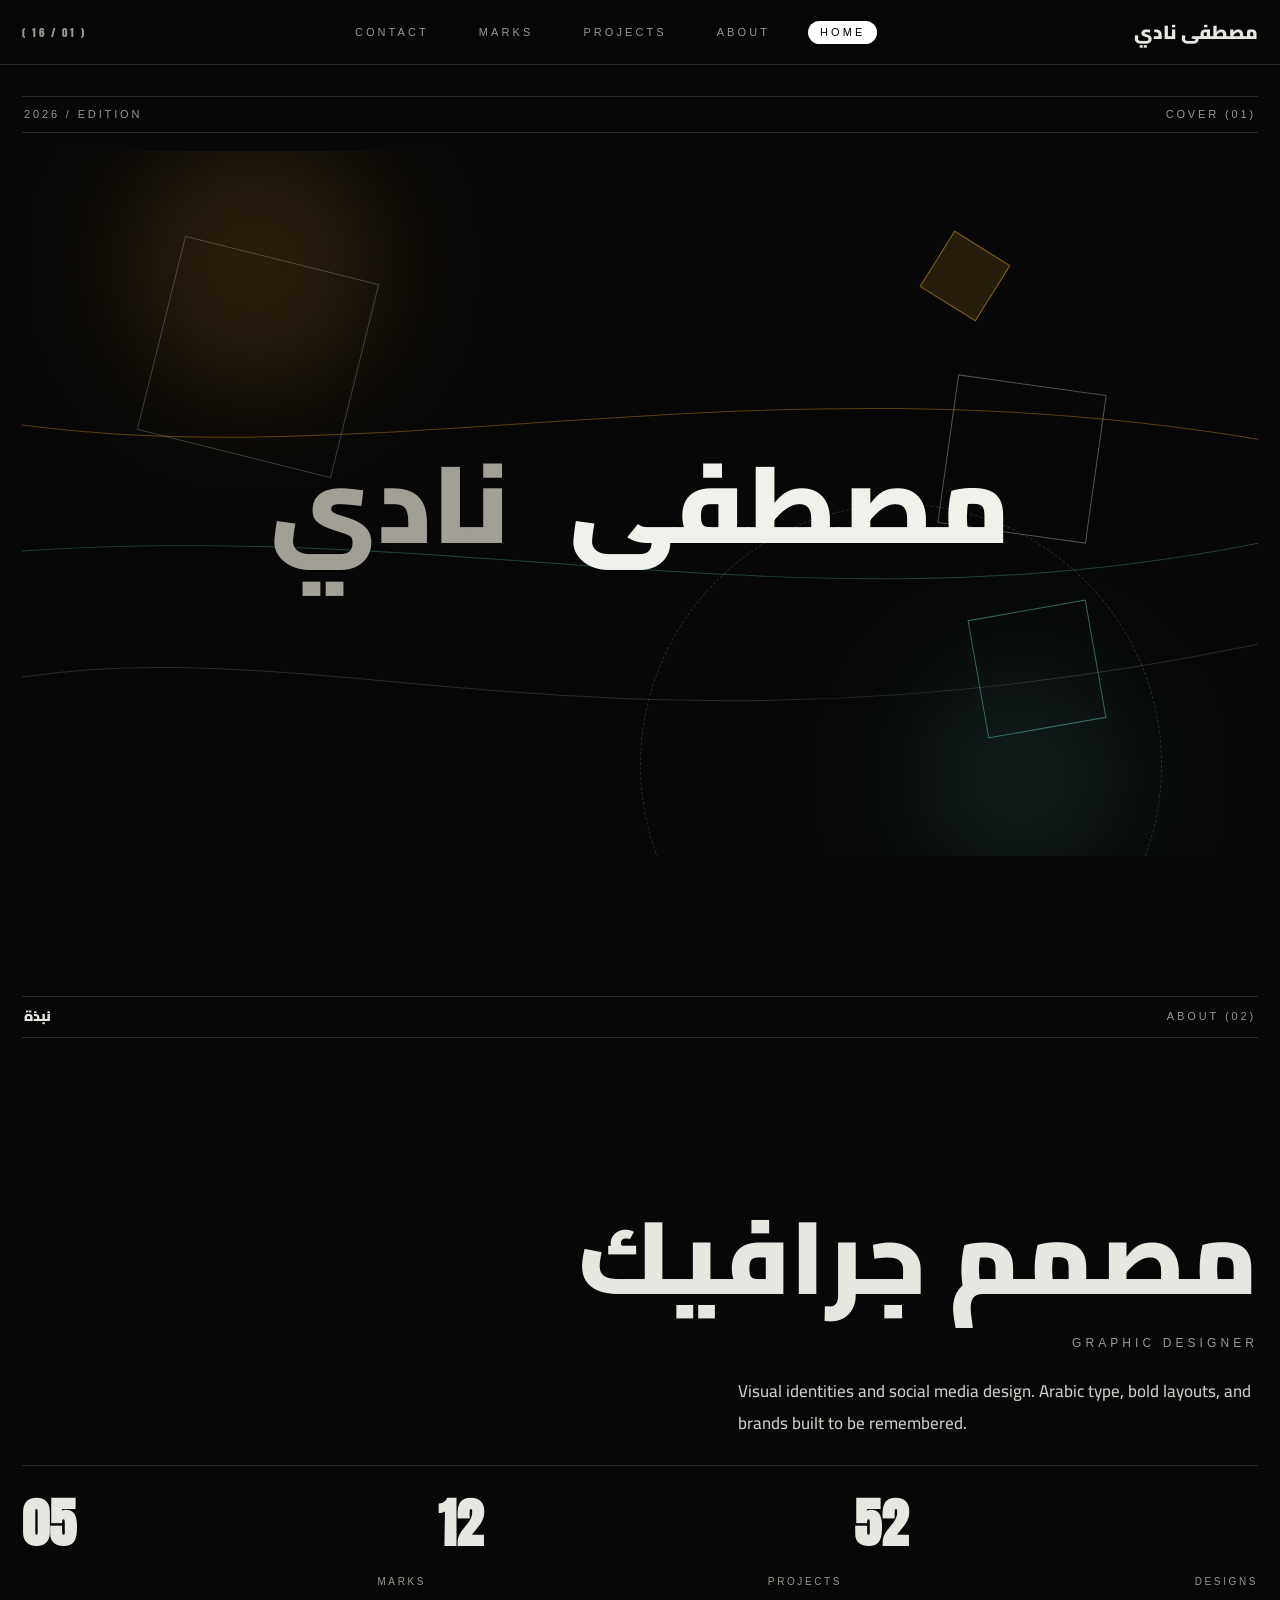
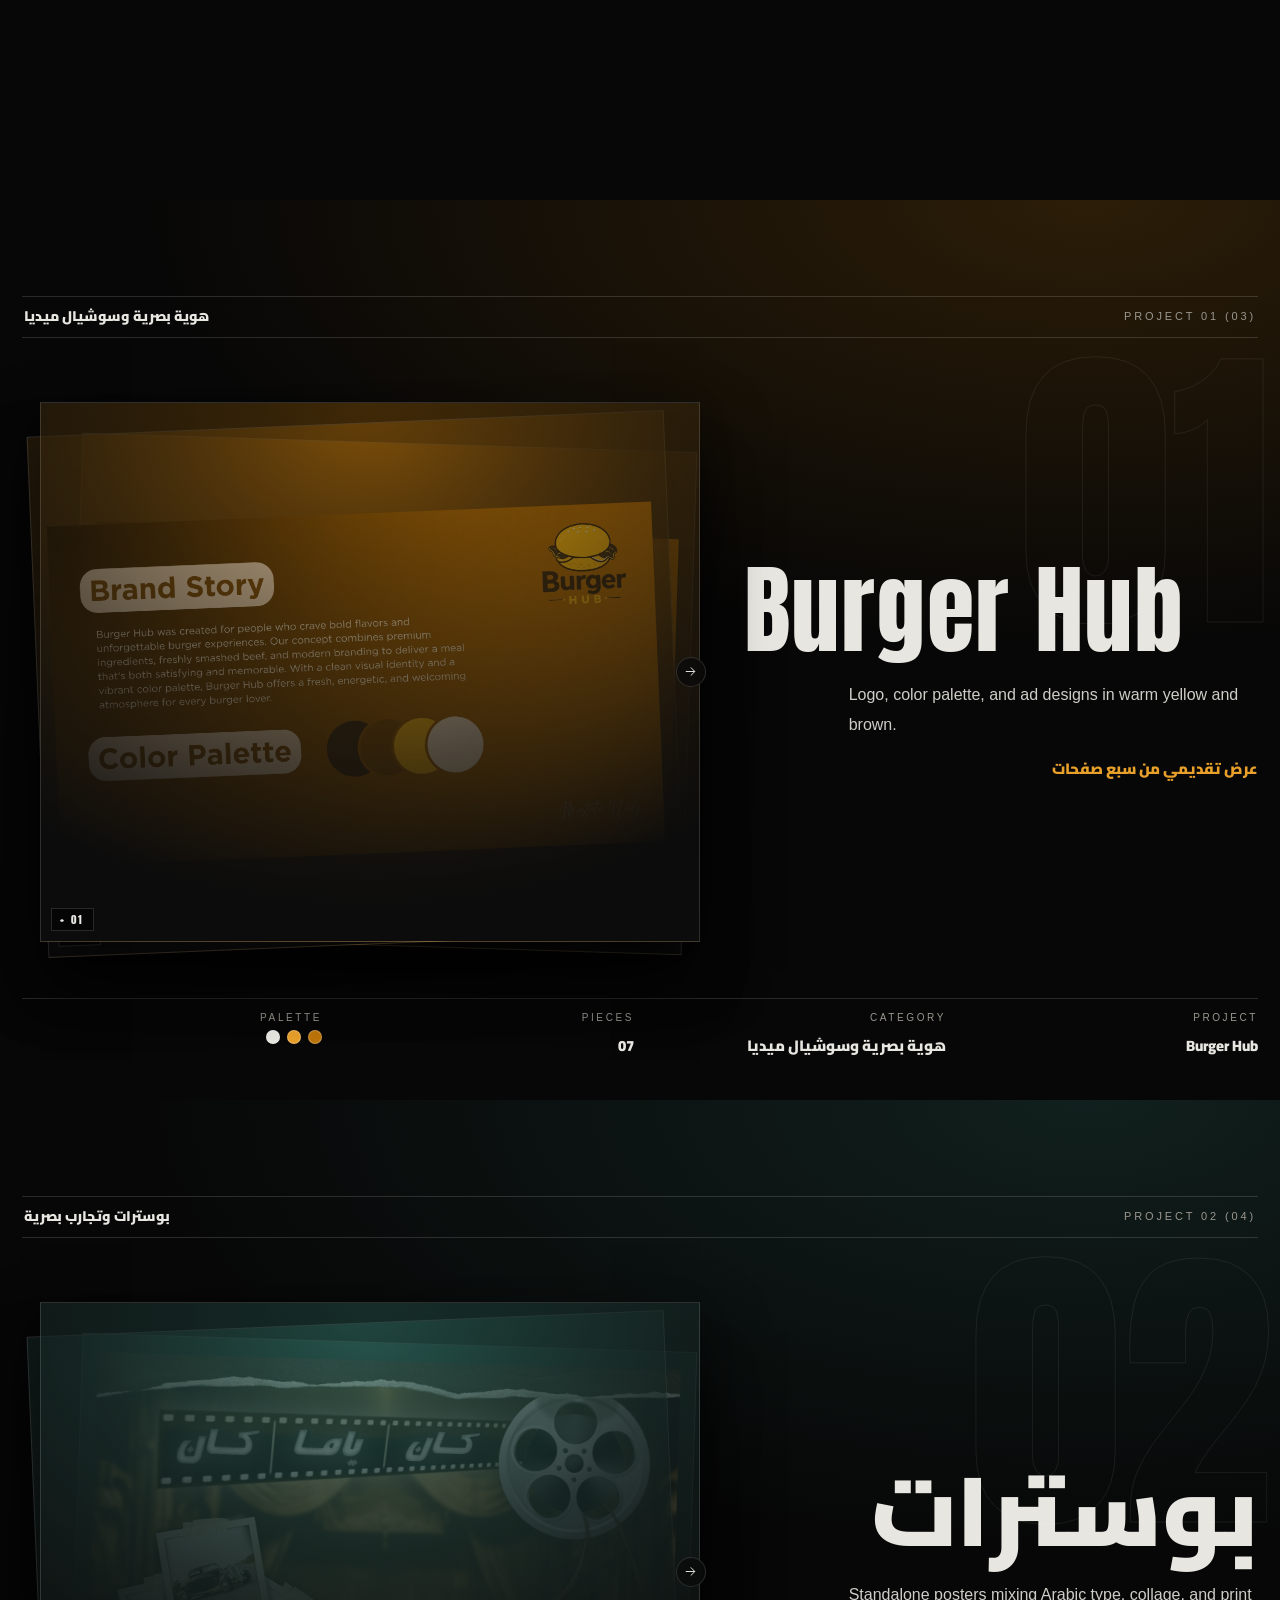
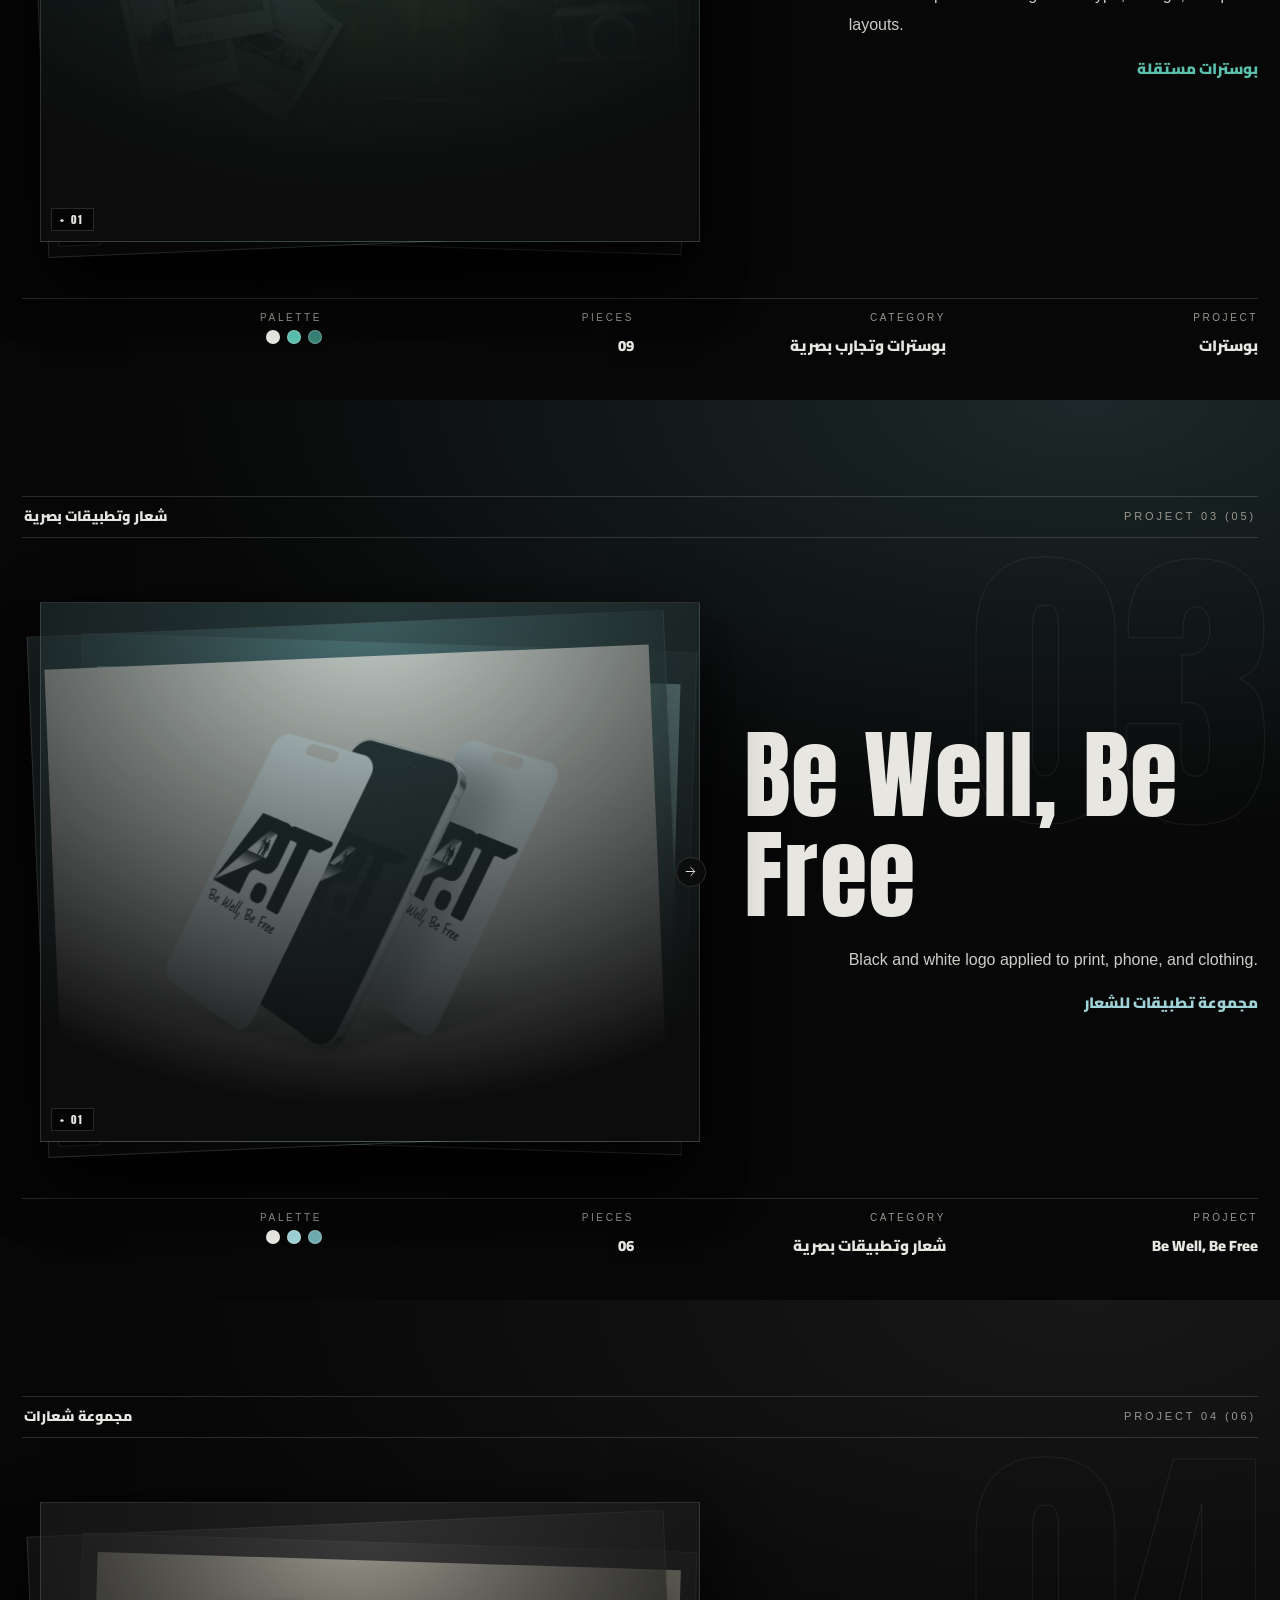
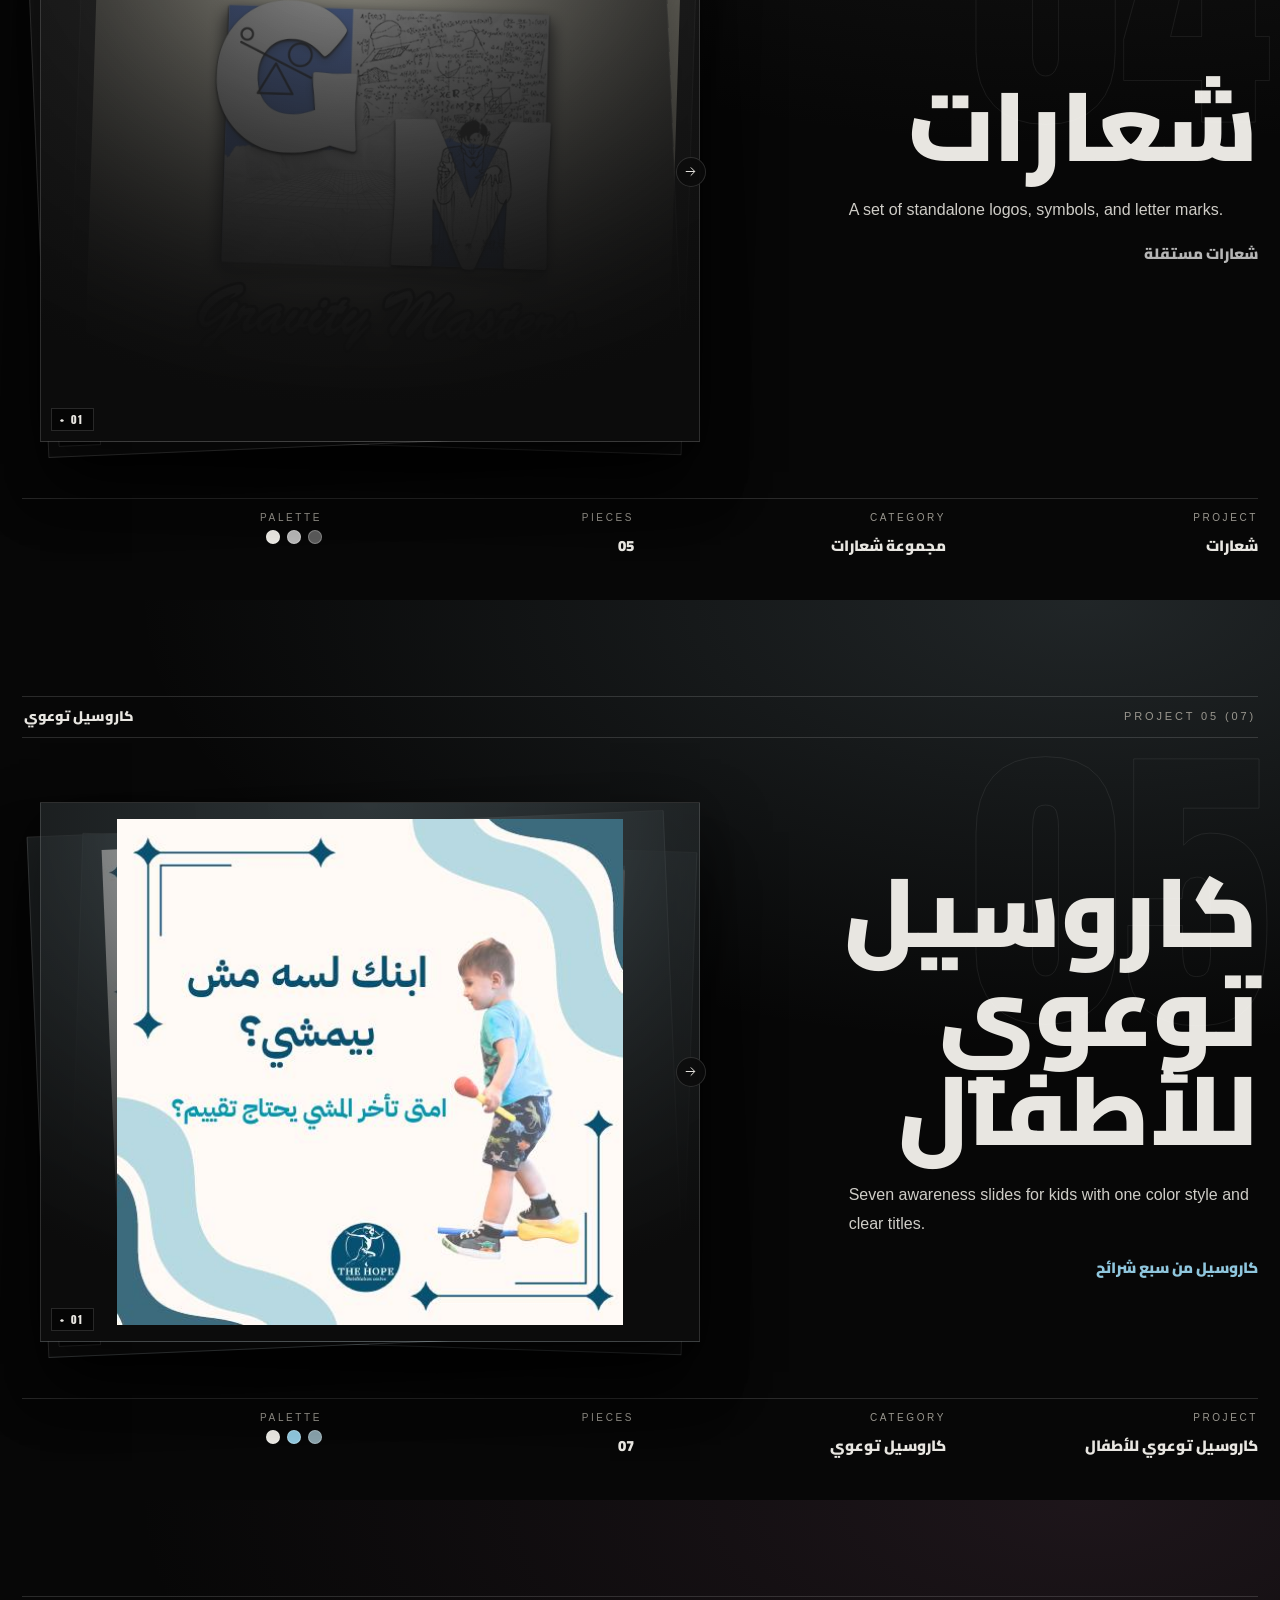
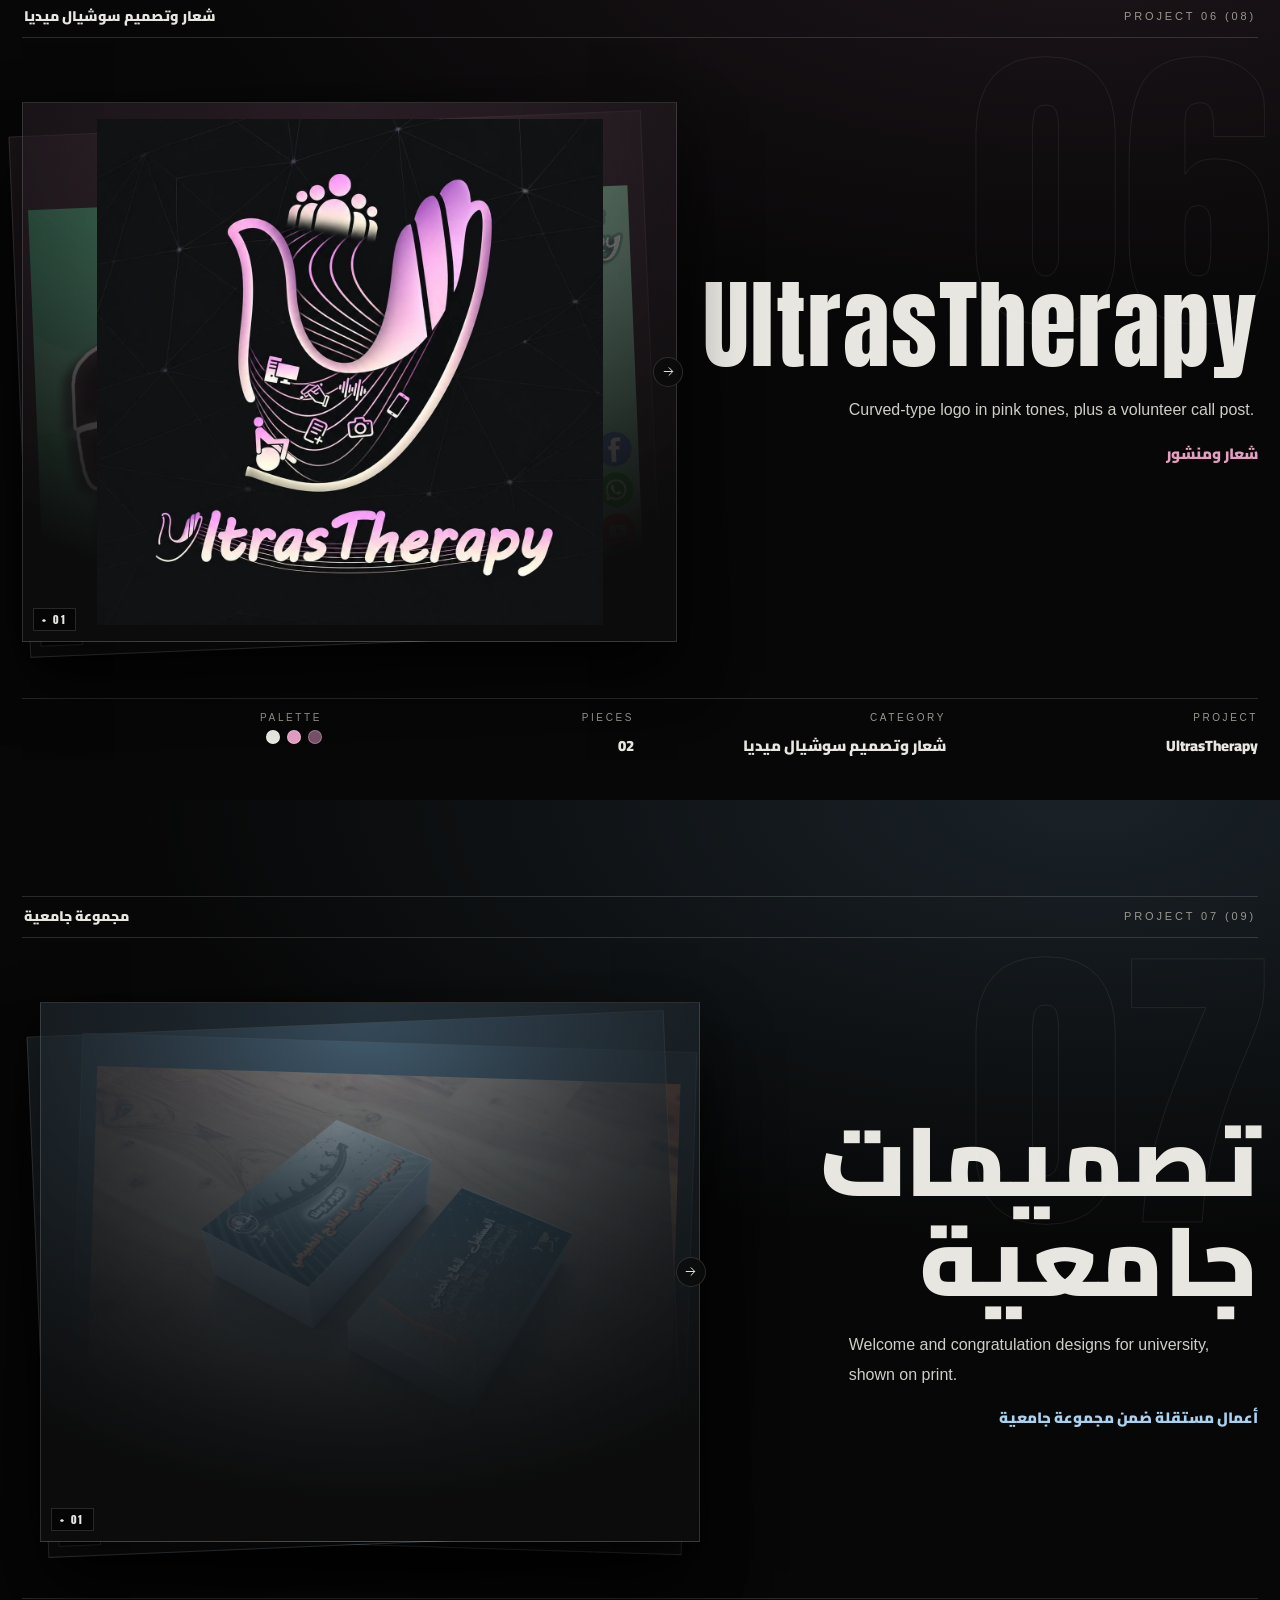
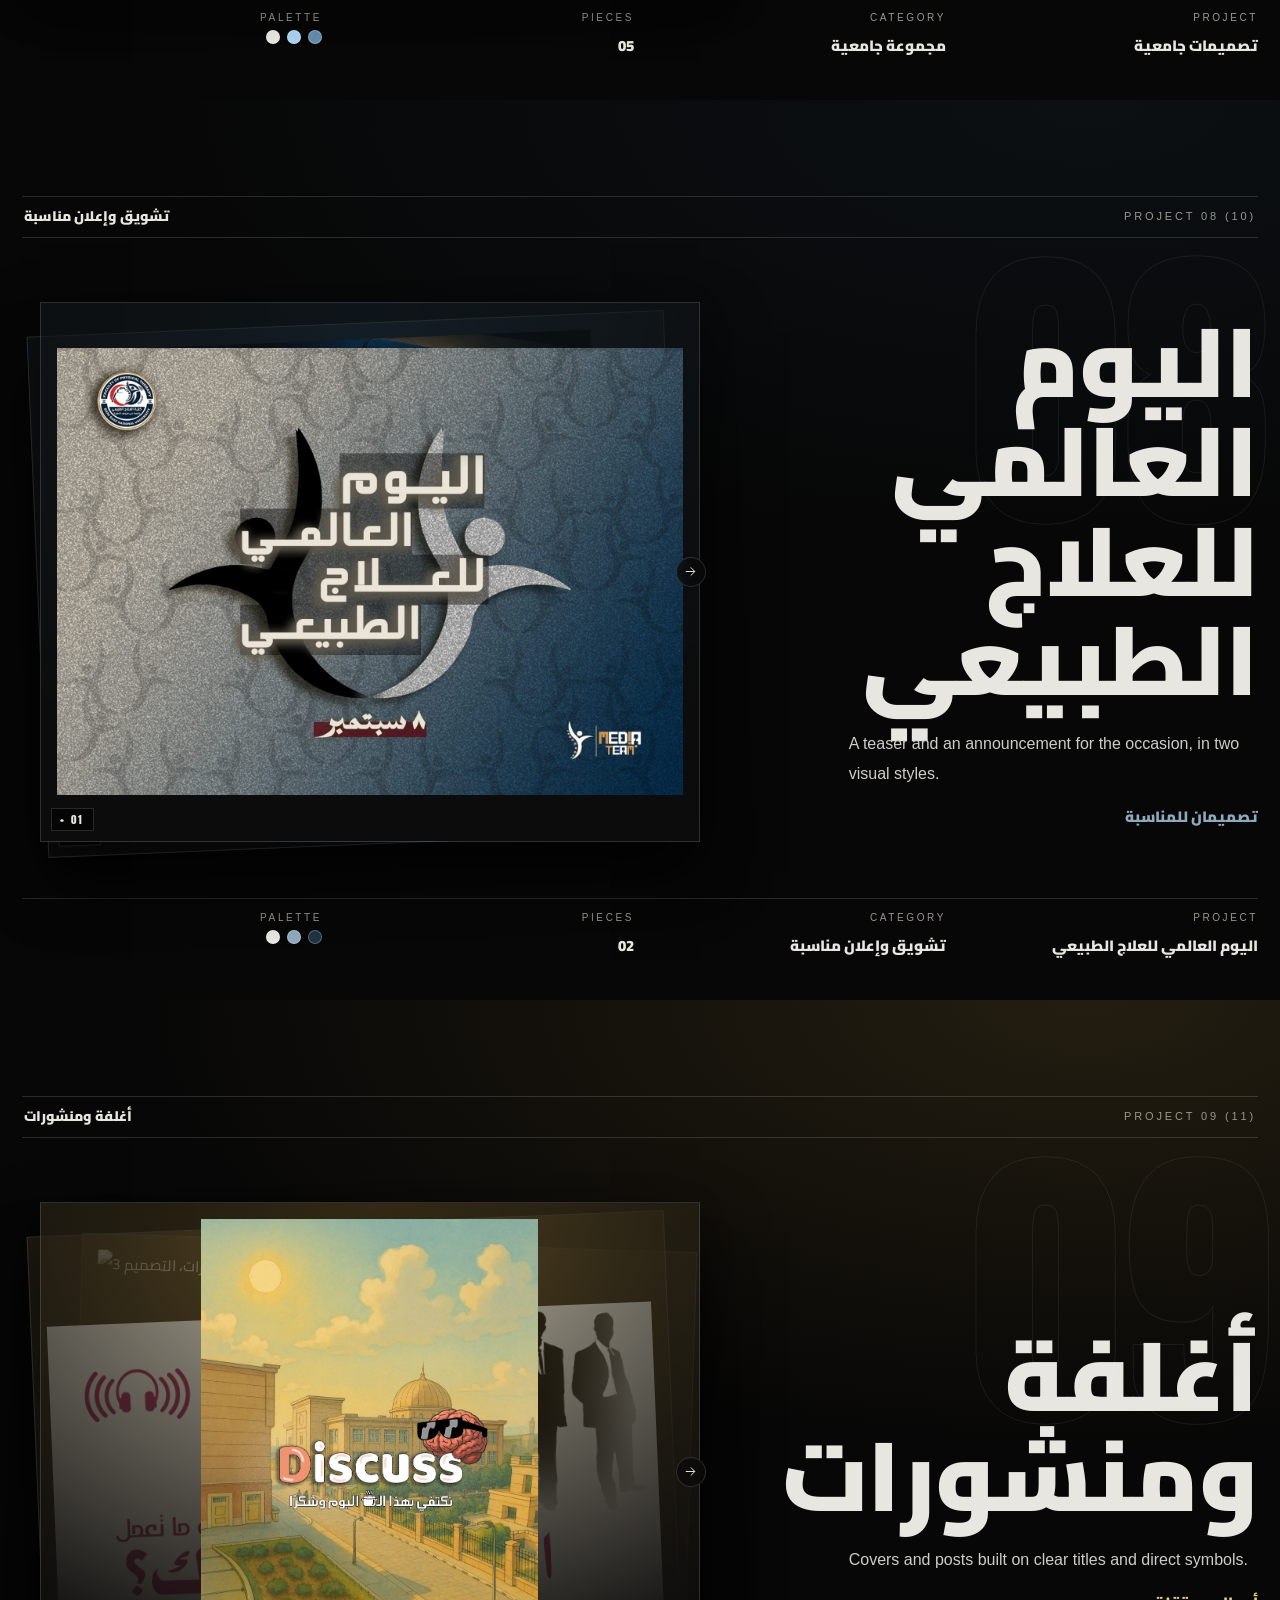
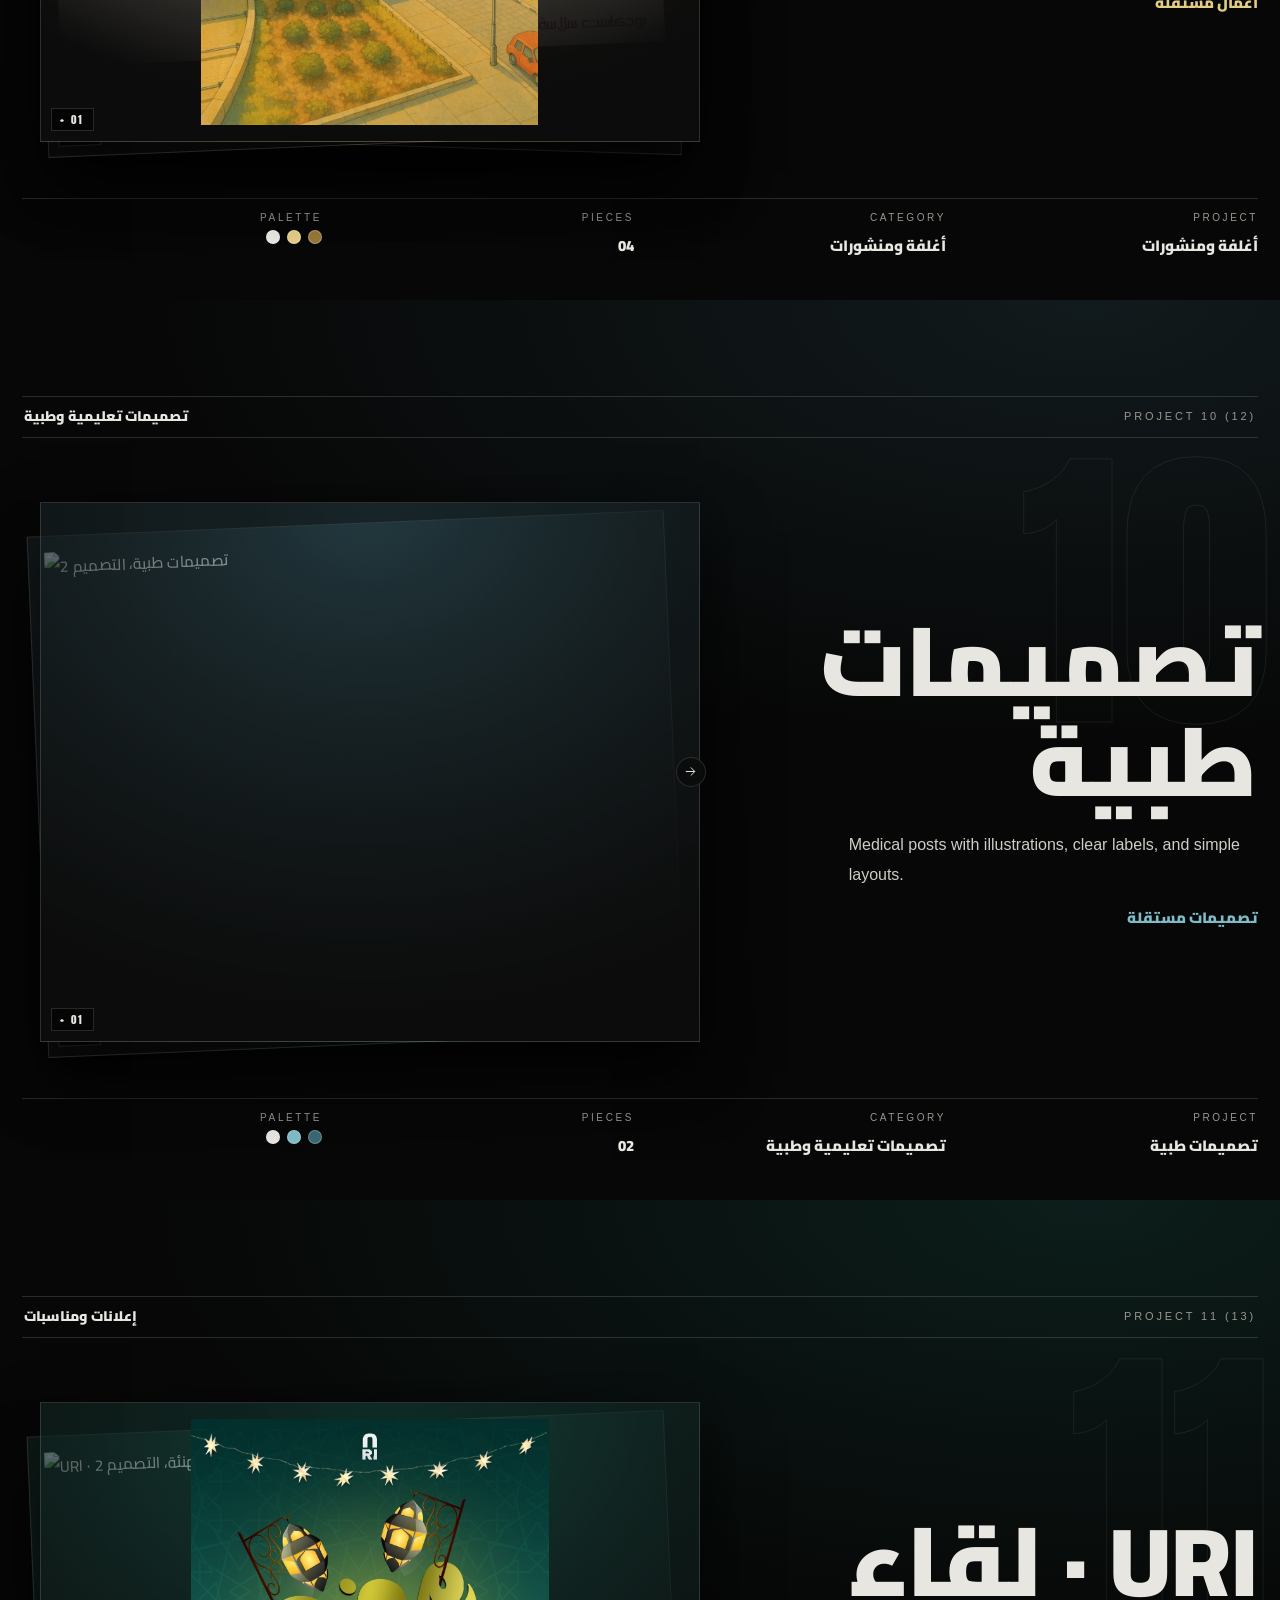
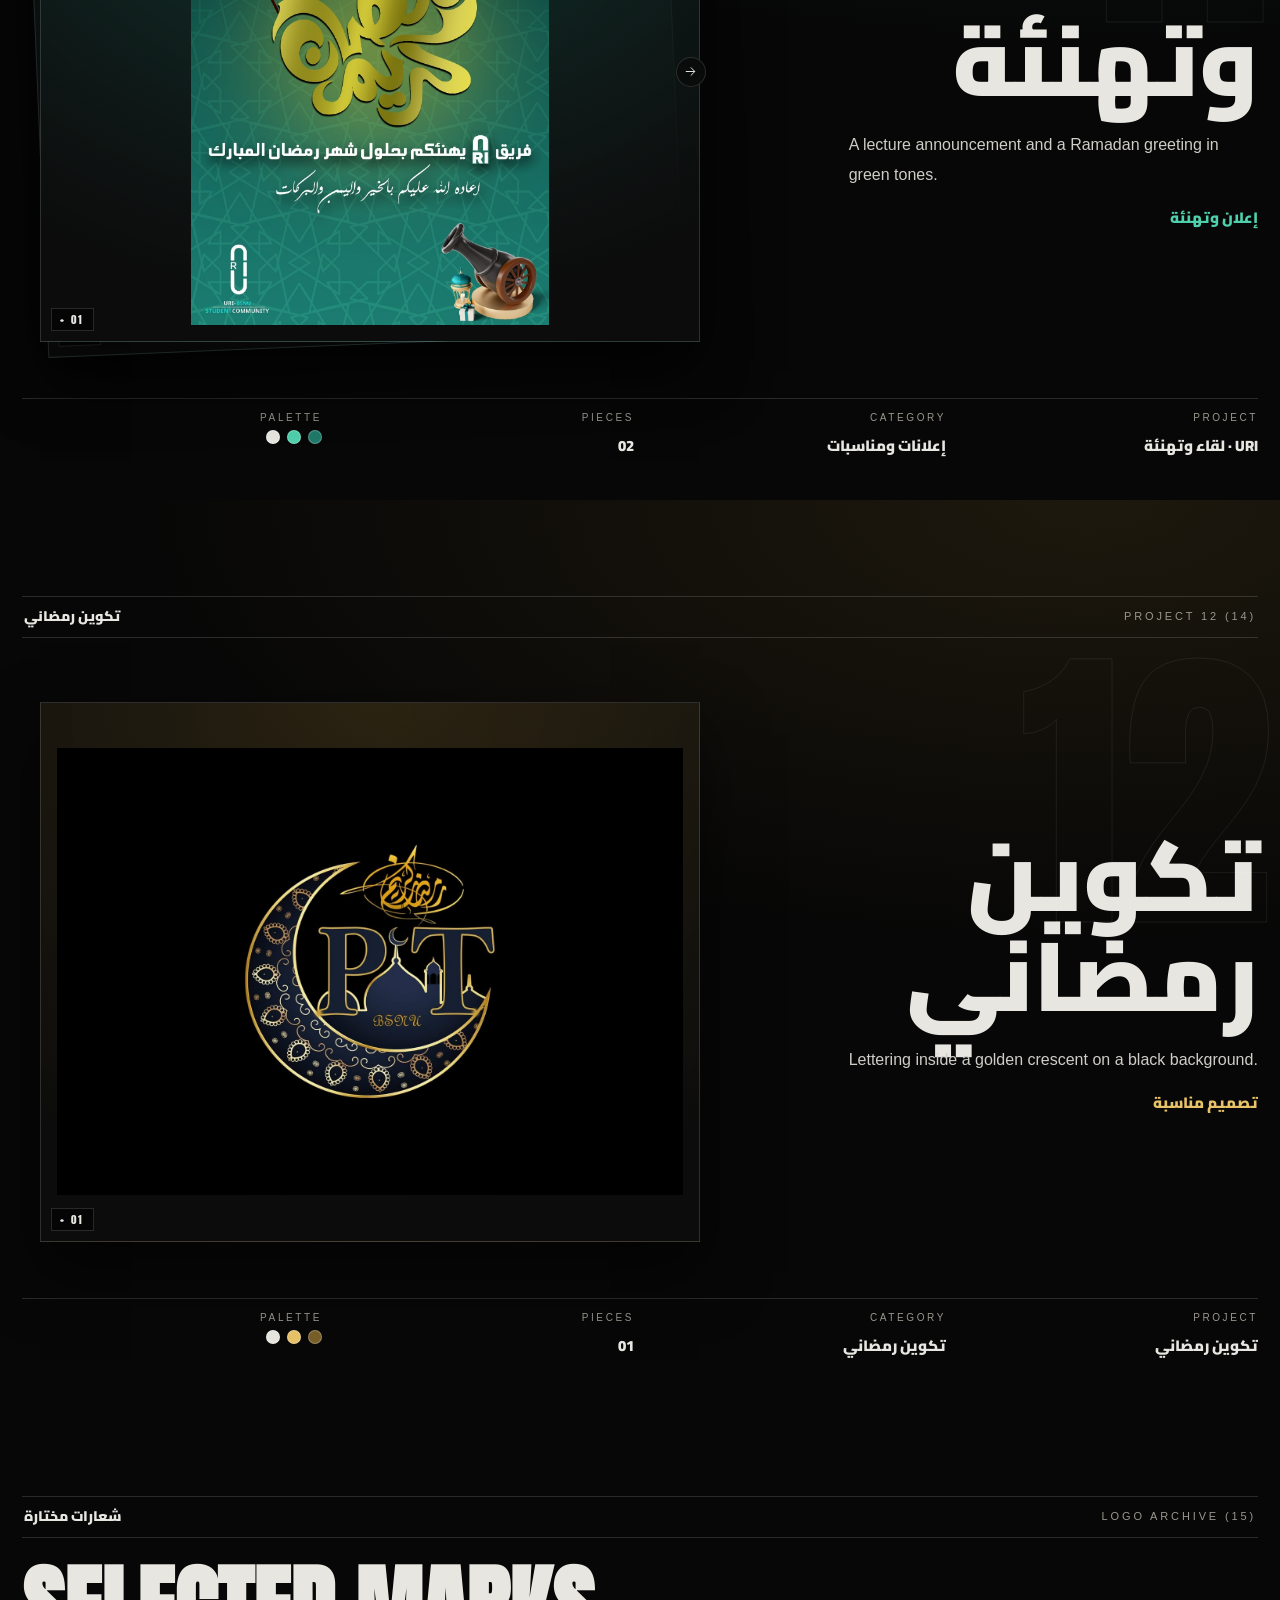
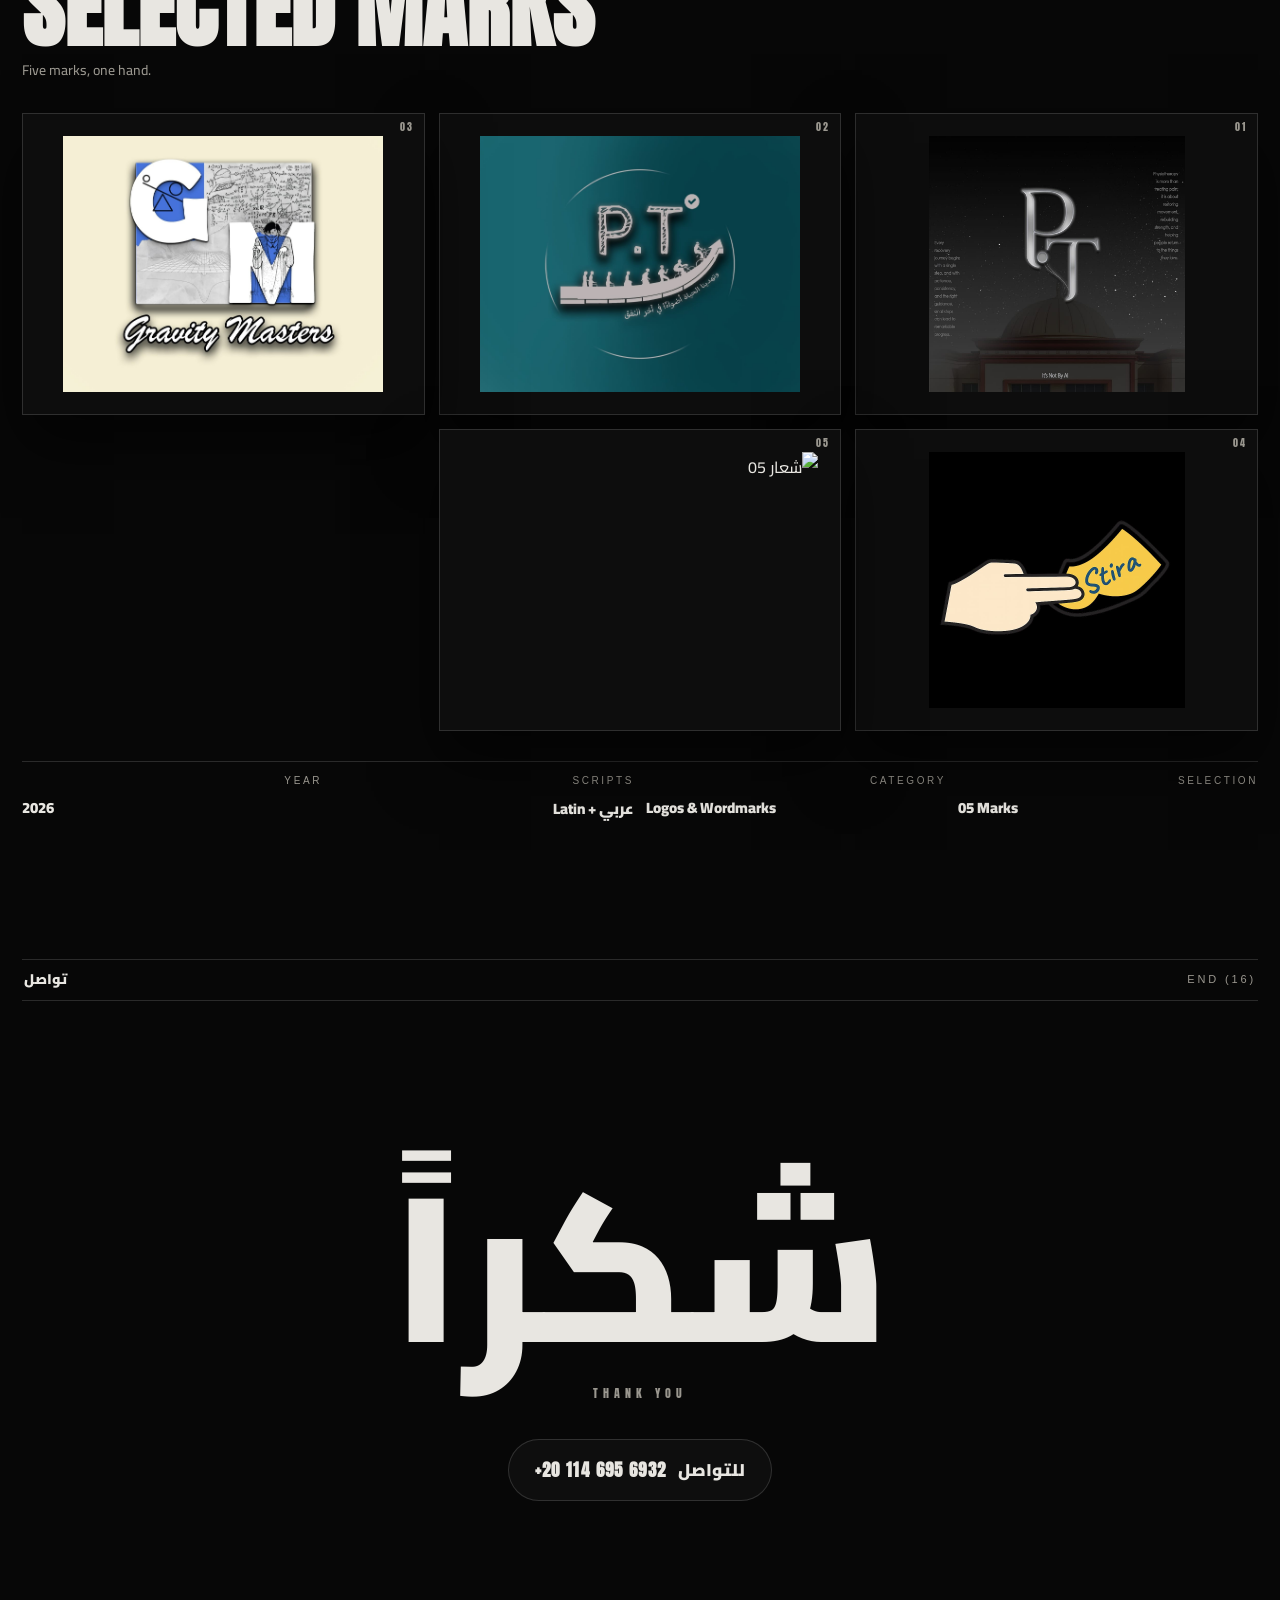
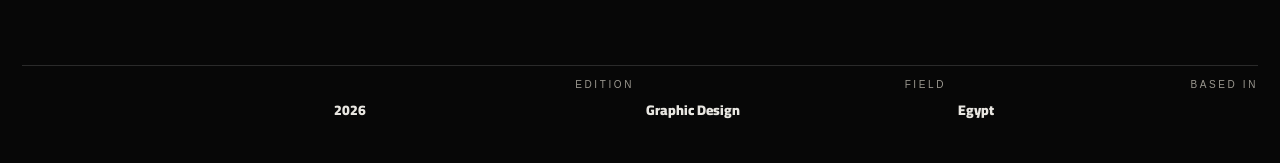
==== commit 74d3332c: "Restore right-edge next arrow in v2 and v3; keep corrected swipe directions" ====
--- a/v2/index.html
+++ b/v2/index.html
@@ -99,11 +99,11 @@
 .dk-card img{position:absolute;inset:0;width:100%;height:100%;padding:16px;object-fit:contain;-webkit-user-drag:none;user-select:none}
 .dk-card figcaption{position:absolute;bottom:10px;left:10px;z-index:2;font:11px/1 Anton,Arial,sans-serif;letter-spacing:.2em;
   background:rgba(0,0,0,.62);padding:5px 8px;border:1px solid var(--line)}
-.dk-next{position:absolute;top:50%;left:-6px;transform:translateY(-50%);z-index:60;width:30px;height:30px;border-radius:50%;
+.dk-next{position:absolute;top:50%;right:-6px;transform:translateY(-50%);z-index:60;width:30px;height:30px;border-radius:50%;
   border:1px solid var(--line);background:rgba(10,10,10,.72);backdrop-filter:blur(6px);-webkit-backdrop-filter:blur(6px);
   display:flex;align-items:center;justify-content:center;cursor:pointer;padding:0;animation:dkNudge 2.8s ease-in-out infinite;transition:background .3s,transform .3s}
 .dk-next svg{width:13px;height:13px;stroke:#e8e6e1;stroke-width:1.8;fill:none;stroke-linecap:round;stroke-linejoin:round}
-@keyframes dkNudge{50%{transform:translateY(-50%) translateX(-3px)}}
+@keyframes dkNudge{50%{transform:translateY(-50%) translateX(3px)}}
 @media (prefers-reduced-motion:reduce){.dk-next{animation:none}.dk-card{transition:none}}
 /* ---------- marks ---------- */
 #marks .grid{display:grid;grid-template-columns:repeat(3,1fr);gap:14px;flex:1;align-content:center;padding:30px 0}
@@ -135,7 +135,7 @@
   .hg-ring{width:74svh;height:74svh}
   .ch-main{grid-template-columns:1fr;gap:20px}
   .deck{max-height:46svh}
-  .dk-next{left:-6px;width:42px;height:42px}
+  .dk-next{right:-6px;width:42px;height:42px}
   #marks .grid{grid-template-columns:repeat(2,1fr)}
   .meta-row{grid-template-columns:repeat(2,1fr);row-gap:16px}
   footer{grid-template-columns:repeat(2,1fr);row-gap:14px}
@@ -234,7 +234,7 @@
       <figure class="dk-card framed"><img data-src="../p45-5-DUrSvF_I.jpg" width="2000" height="1125" alt="Burger Hub، التصميم 5" loading="lazy" decoding="async"/><figcaption>+ 05</figcaption></figure>
       <figure class="dk-card framed"><img data-src="../p45-6-DRITUzNI.jpg" width="2000" height="1125" alt="Burger Hub، التصميم 6" loading="lazy" decoding="async"/><figcaption>+ 06</figcaption></figure>
       <figure class="dk-card framed"><img data-src="../p45-7-CfOlUjn_.jpg" width="2000" height="1125" alt="Burger Hub، التصميم 7" loading="lazy" decoding="async"/><figcaption>+ 07</figcaption></figure>
-      <button class="dk-next" type="button" aria-label="التصميم التالي"><svg viewBox="0 0 24 24" aria-hidden="true"><path d="M20 12h-15m6-7-7 7 7 7"/></svg></button>
+      <button class="dk-next" type="button" aria-label="التصميم التالي"><svg viewBox="0 0 24 24" aria-hidden="true"><path d="M4 12h15m-6-7 7 7-7 7"/></svg></button>
     </div>
   </div>
   <div class="meta-row rv">
@@ -264,7 +264,7 @@
       <figure class="dk-card framed"><img data-src="../a17-DWRwmdK_.jpg" width="1600" height="1142" alt="بوسترات، التصميم 7" loading="lazy" decoding="async"/><figcaption>+ 07</figcaption></figure>
       <figure class="dk-card framed"><img data-src="https://raw.githubusercontent.com/mostavanady/mostavanady.github.io/f0878ed767c7d504860d16c7075501796525c17e/a37-D8I5_30X.jpg" width="1600" height="981" alt="بوسترات، التصميم 8" loading="lazy" decoding="async"/><figcaption>+ 08</figcaption></figure>
       <figure class="dk-card framed"><img data-src="https://raw.githubusercontent.com/mostavanady/mostavanady.github.io/f0878ed767c7d504860d16c7075501796525c17e/a38-BlloTOAQ.jpg" width="904" height="1280" alt="بوسترات، التصميم 9" loading="lazy" decoding="async"/><figcaption>+ 09</figcaption></figure>
-      <button class="dk-next" type="button" aria-label="التصميم التالي"><svg viewBox="0 0 24 24" aria-hidden="true"><path d="M20 12h-15m6-7-7 7 7 7"/></svg></button>
+      <button class="dk-next" type="button" aria-label="التصميم التالي"><svg viewBox="0 0 24 24" aria-hidden="true"><path d="M4 12h15m-6-7 7 7-7 7"/></svg></button>
     </div>
   </div>
   <div class="meta-row rv">
@@ -291,7 +291,7 @@
       <figure class="dk-card framed"><img data-src="../a26-CeX2zYpM.jpg" width="1280" height="960" alt="Be Well, Be Free، التصميم 4" loading="lazy" decoding="async"/><figcaption>+ 04</figcaption></figure>
       <figure class="dk-card framed"><img data-src="../a23-clear.jpg" width="1280" height="960" alt="Be Well, Be Free، التصميم 5" loading="lazy" decoding="async"/><figcaption>+ 05</figcaption></figure>
       <figure class="dk-card framed"><img data-src="https://raw.githubusercontent.com/mostavanady/mostavanady.github.io/f0878ed767c7d504860d16c7075501796525c17e/a25-CppSNzmr.jpg" width="1280" height="960" alt="Be Well, Be Free، التصميم 6" loading="lazy" decoding="async"/><figcaption>+ 06</figcaption></figure>
-      <button class="dk-next" type="button" aria-label="التصميم التالي"><svg viewBox="0 0 24 24" aria-hidden="true"><path d="M20 12h-15m6-7-7 7 7 7"/></svg></button>
+      <button class="dk-next" type="button" aria-label="التصميم التالي"><svg viewBox="0 0 24 24" aria-hidden="true"><path d="M4 12h15m-6-7 7 7-7 7"/></svg></button>
     </div>
   </div>
   <div class="meta-row rv">
@@ -317,7 +317,7 @@
       <figure class="dk-card framed"><img data-src="../a42-CfCaT0AY.jpg" width="1350" height="1080" alt="شعارات، التصميم 3" loading="lazy" decoding="async"/><figcaption>+ 03</figcaption></figure>
       <figure class="dk-card framed"><img data-src="../a16-C4v1Qu2W.jpg" width="1024" height="1024" alt="شعارات، التصميم 4" loading="lazy" decoding="async"/><figcaption>+ 04</figcaption></figure>
       <figure class="dk-card framed"><img data-src="https://raw.githubusercontent.com/mostavanady/mostavanady.github.io/f0878ed767c7d504860d16c7075501796525c17e/a40-XJKupfoi.jpg" width="1600" height="1142" alt="شعارات، التصميم 5" loading="lazy" decoding="async"/><figcaption>+ 05</figcaption></figure>
-      <button class="dk-next" type="button" aria-label="التصميم التالي"><svg viewBox="0 0 24 24" aria-hidden="true"><path d="M20 12h-15m6-7-7 7 7 7"/></svg></button>
+      <button class="dk-next" type="button" aria-label="التصميم التالي"><svg viewBox="0 0 24 24" aria-hidden="true"><path d="M4 12h15m-6-7 7 7-7 7"/></svg></button>
     </div>
   </div>
   <div class="meta-row rv">
@@ -345,7 +345,7 @@
       <figure class="dk-card framed"><img data-src="../p46-5-Dh9tHY46.jpg" width="500" height="500" alt="كاروسيل توعوي للأطفال، التصميم 5" loading="lazy" decoding="async"/><figcaption>+ 05</figcaption></figure>
       <figure class="dk-card framed"><img data-src="../p46-6-DEraLM7H.jpg" width="500" height="500" alt="كاروسيل توعوي للأطفال، التصميم 6" loading="lazy" decoding="async"/><figcaption>+ 06</figcaption></figure>
       <figure class="dk-card framed"><img data-src="../p46-7-DEj0y0rb.jpg" width="500" height="500" alt="كاروسيل توعوي للأطفال، التصميم 7" loading="lazy" decoding="async"/><figcaption>+ 07</figcaption></figure>
-      <button class="dk-next" type="button" aria-label="التصميم التالي"><svg viewBox="0 0 24 24" aria-hidden="true"><path d="M20 12h-15m6-7-7 7 7 7"/></svg></button>
+      <button class="dk-next" type="button" aria-label="التصميم التالي"><svg viewBox="0 0 24 24" aria-hidden="true"><path d="M4 12h15m-6-7 7 7-7 7"/></svg></button>
     </div>
   </div>
   <div class="meta-row rv">
@@ -368,7 +368,7 @@
     <div class="deck rv" data-deck>
       <figure class="dk-card framed"><img data-src="../a03-C8en8lCx.jpg" width="1254" height="1254" alt="UltrasTherapy، التصميم 1" loading="lazy" decoding="async"/><figcaption>+ 01</figcaption></figure>
       <figure class="dk-card framed"><img data-src="../a09-C1Jd3Jxv.jpg" width="1600" height="992" alt="UltrasTherapy، التصميم 2" loading="lazy" decoding="async"/><figcaption>+ 02</figcaption></figure>
-      <button class="dk-next" type="button" aria-label="التصميم التالي"><svg viewBox="0 0 24 24" aria-hidden="true"><path d="M20 12h-15m6-7-7 7 7 7"/></svg></button>
+      <button class="dk-next" type="button" aria-label="التصميم التالي"><svg viewBox="0 0 24 24" aria-hidden="true"><path d="M4 12h15m-6-7 7 7-7 7"/></svg></button>
     </div>
   </div>
   <div class="meta-row rv">
@@ -394,7 +394,7 @@
       <figure class="dk-card framed"><img data-src="../a19-VtS6MWNE.jpg" width="1200" height="900" alt="تصميمات جامعية، التصميم 3" loading="lazy" decoding="async"/><figcaption>+ 03</figcaption></figure>
       <figure class="dk-card framed"><img data-src="../a35-BCWllhi2.jpg" width="960" height="1280" alt="تصميمات جامعية، التصميم 4" loading="lazy" decoding="async"/><figcaption>+ 04</figcaption></figure>
       <figure class="dk-card framed"><img data-src="https://raw.githubusercontent.com/mostavanady/mostavanady.github.io/f0878ed767c7d504860d16c7075501796525c17e/a20-CneEW5I2.jpg" width="1280" height="960" alt="تصميمات جامعية، التصميم 5" loading="lazy" decoding="async"/><figcaption>+ 05</figcaption></figure>
-      <button class="dk-next" type="button" aria-label="التصميم التالي"><svg viewBox="0 0 24 24" aria-hidden="true"><path d="M20 12h-15m6-7-7 7 7 7"/></svg></button>
+      <button class="dk-next" type="button" aria-label="التصميم التالي"><svg viewBox="0 0 24 24" aria-hidden="true"><path d="M4 12h15m-6-7 7 7-7 7"/></svg></button>
     </div>
   </div>
   <div class="meta-row rv">
@@ -417,7 +417,7 @@
     <div class="deck rv" data-deck>
       <figure class="dk-card framed"><img data-src="../a21-C3n-o7B3.jpg" width="1600" height="1142" alt="اليوم العالمي للعلاج الطبيعي، التصميم 1" loading="lazy" decoding="async"/><figcaption>+ 01</figcaption></figure>
       <figure class="dk-card framed"><img data-src="../a06-DCfmrgbM.jpg" width="1254" height="1254" alt="اليوم العالمي للعلاج الطبيعي، التصميم 2" loading="lazy" decoding="async"/><figcaption>+ 02</figcaption></figure>
-      <button class="dk-next" type="button" aria-label="التصميم التالي"><svg viewBox="0 0 24 24" aria-hidden="true"><path d="M20 12h-15m6-7-7 7 7 7"/></svg></button>
+      <button class="dk-next" type="button" aria-label="التصميم التالي"><svg viewBox="0 0 24 24" aria-hidden="true"><path d="M4 12h15m-6-7 7 7-7 7"/></svg></button>
     </div>
   </div>
   <div class="meta-row rv">
@@ -442,7 +442,7 @@
       <figure class="dk-card framed"><img data-src="../a32-DKysWhcy.jpg" width="1280" height="720" alt="أغلفة ومنشورات، التصميم 2" loading="lazy" decoding="async"/><figcaption>+ 02</figcaption></figure>
       <figure class="dk-card framed"><img data-src="https://raw.githubusercontent.com/mostavanady/mostavanady.github.io/f0878ed767c7d504860d16c7075501796525c17e/a29-CkGb1xmQ.jpg" width="1000" height="1000" alt="أغلفة ومنشورات، التصميم 3" loading="lazy" decoding="async"/><figcaption>+ 03</figcaption></figure>
       <figure class="dk-card framed"><img data-src="https://raw.githubusercontent.com/mostavanady/mostavanady.github.io/f0878ed767c7d504860d16c7075501796525c17e/a43-D0_kyB9t.jpg" width="1599" height="899" alt="أغلفة ومنشورات، التصميم 4" loading="lazy" decoding="async"/><figcaption>+ 04</figcaption></figure>
-      <button class="dk-next" type="button" aria-label="التصميم التالي"><svg viewBox="0 0 24 24" aria-hidden="true"><path d="M20 12h-15m6-7-7 7 7 7"/></svg></button>
+      <button class="dk-next" type="button" aria-label="التصميم التالي"><svg viewBox="0 0 24 24" aria-hidden="true"><path d="M4 12h15m-6-7 7 7-7 7"/></svg></button>
     </div>
   </div>
   <div class="meta-row rv">
@@ -465,7 +465,7 @@
     <div class="deck rv" data-deck>
       <figure class="dk-card framed"><img data-src="../a07-ChCjGbl-.jpg" width="1600" height="839" alt="تصميمات طبية، التصميم 1" loading="lazy" decoding="async"/><figcaption>+ 01</figcaption></figure>
       <figure class="dk-card framed"><img data-src="https://raw.githubusercontent.com/mostavanady/mostavanady.github.io/f0878ed767c7d504860d16c7075501796525c17e/a36-D0V1NQUM.jpg" width="1127" height="1600" alt="تصميمات طبية، التصميم 2" loading="lazy" decoding="async"/><figcaption>+ 02</figcaption></figure>
-      <button class="dk-next" type="button" aria-label="التصميم التالي"><svg viewBox="0 0 24 24" aria-hidden="true"><path d="M20 12h-15m6-7-7 7 7 7"/></svg></button>
+      <button class="dk-next" type="button" aria-label="التصميم التالي"><svg viewBox="0 0 24 24" aria-hidden="true"><path d="M4 12h15m-6-7 7 7-7 7"/></svg></button>
     </div>
   </div>
   <div class="meta-row rv">
@@ -488,7 +488,7 @@
     <div class="deck rv" data-deck>
       <figure class="dk-card framed"><img data-src="../a10-8uPhrc7M.jpg" width="1131" height="1599" alt="URI · لقاء وتهنئة، التصميم 1" loading="lazy" decoding="async"/><figcaption>+ 01</figcaption></figure>
       <figure class="dk-card framed"><img data-src="https://raw.githubusercontent.com/mostavanady/mostavanady.github.io/f0878ed767c7d504860d16c7075501796525c17e/a08-BhFzU8L5.jpg" width="1000" height="1000" alt="URI · لقاء وتهنئة، التصميم 2" loading="lazy" decoding="async"/><figcaption>+ 02</figcaption></figure>
-      <button class="dk-next" type="button" aria-label="التصميم التالي"><svg viewBox="0 0 24 24" aria-hidden="true"><path d="M20 12h-15m6-7-7 7 7 7"/></svg></button>
+      <button class="dk-next" type="button" aria-label="التصميم التالي"><svg viewBox="0 0 24 24" aria-hidden="true"><path d="M4 12h15m-6-7 7 7-7 7"/></svg></button>
     </div>
   </div>
   <div class="meta-row rv">
